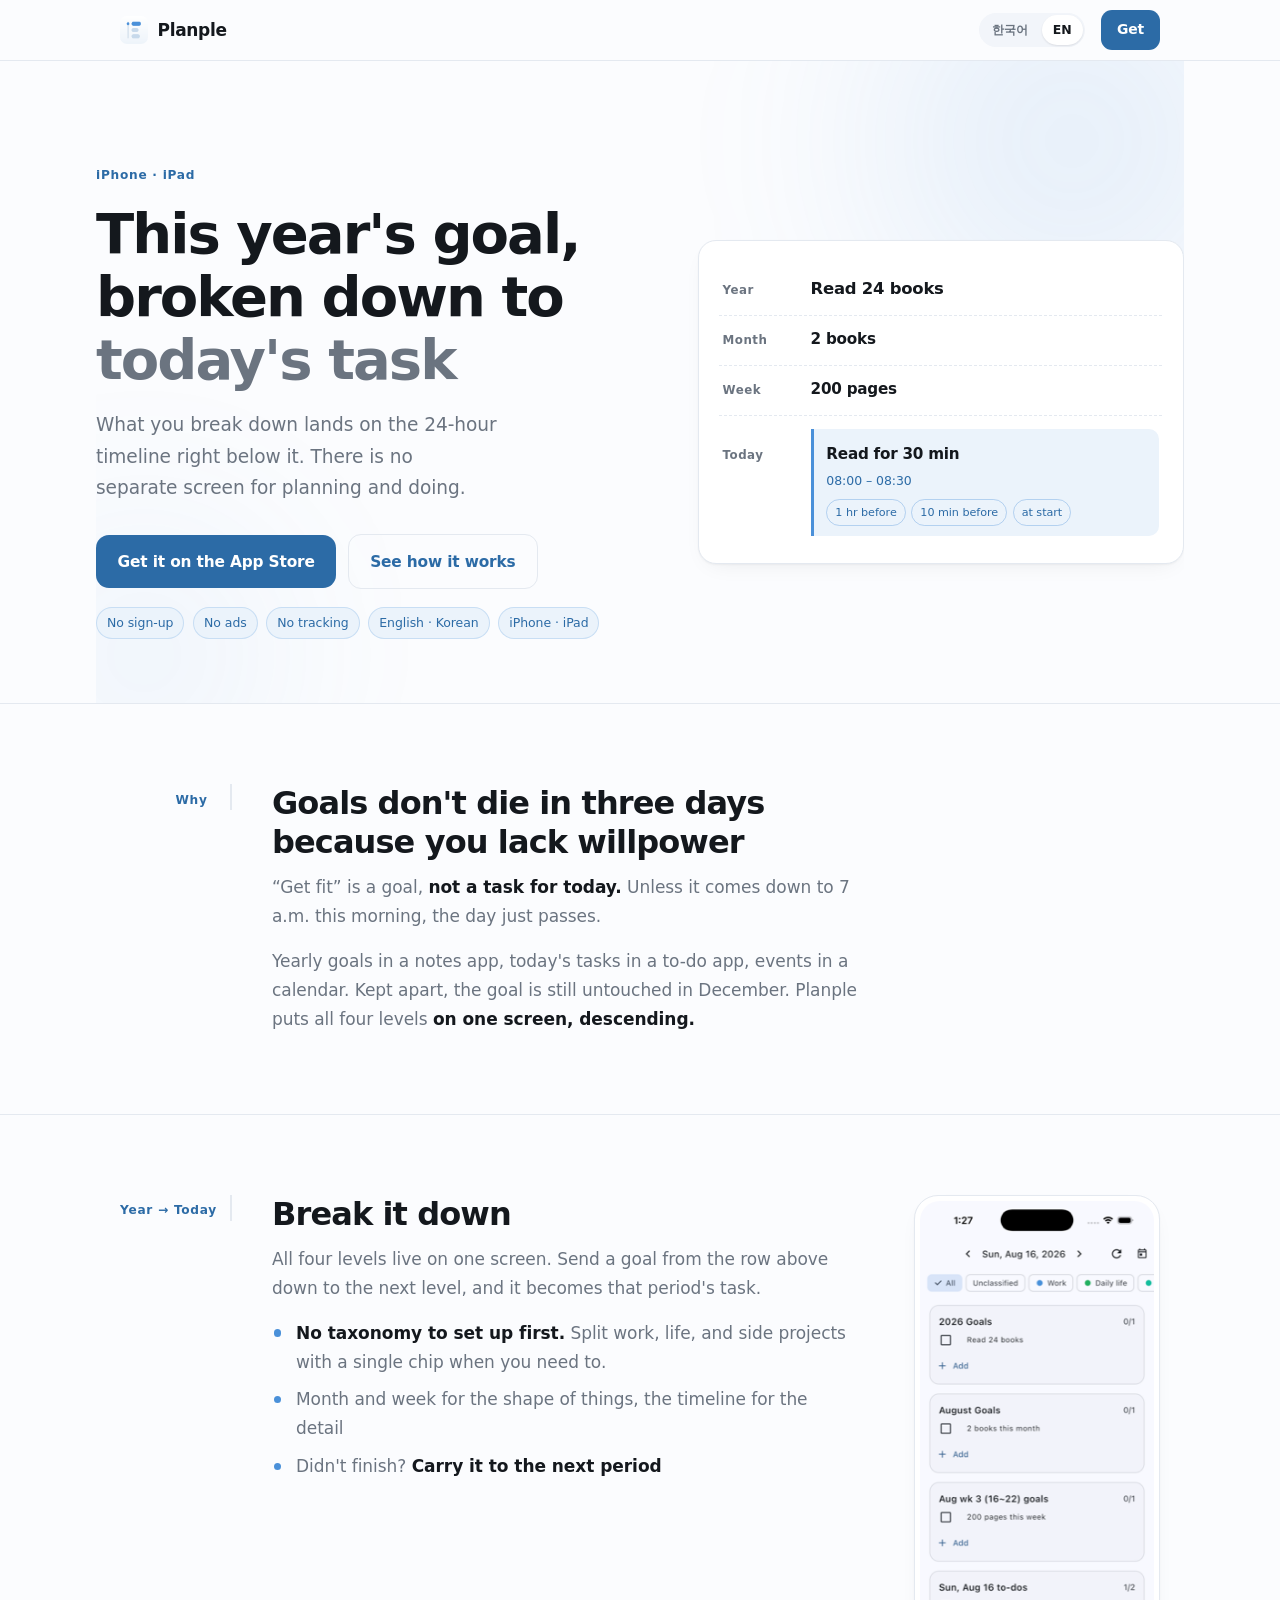
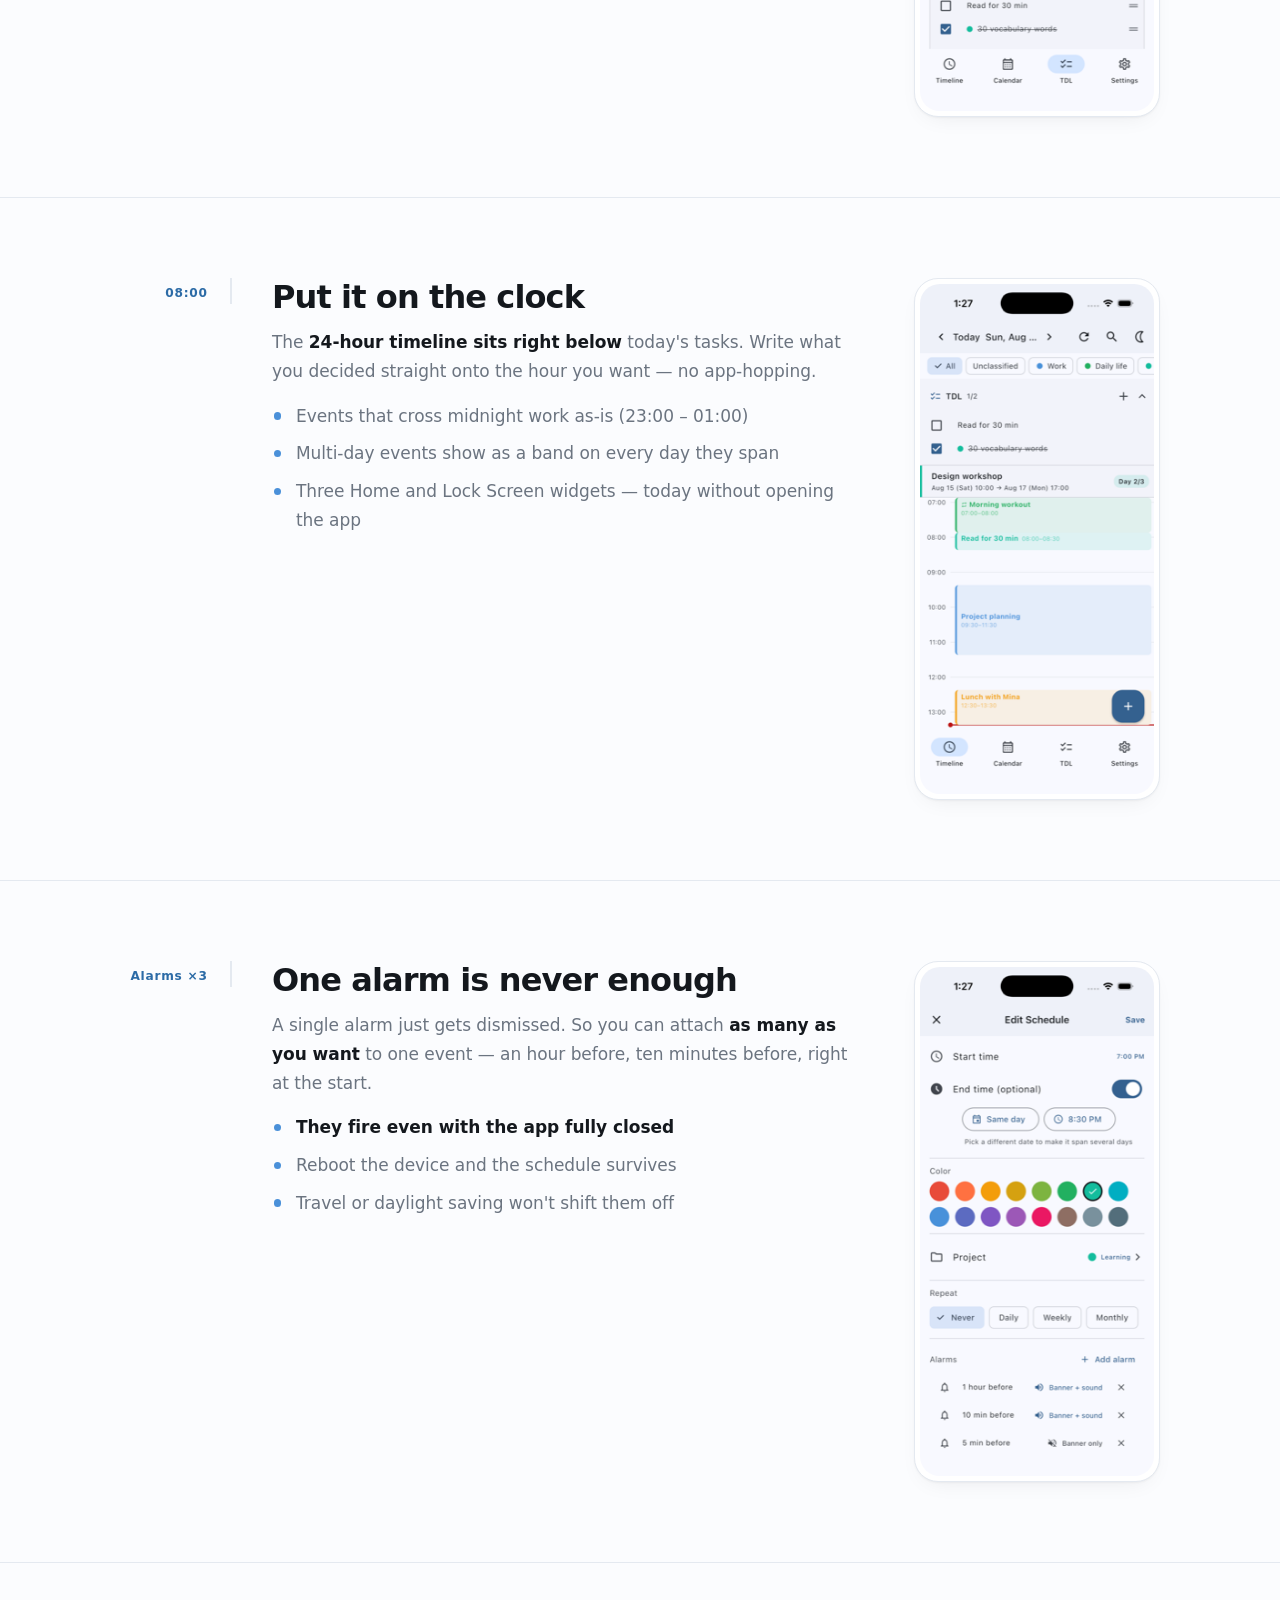
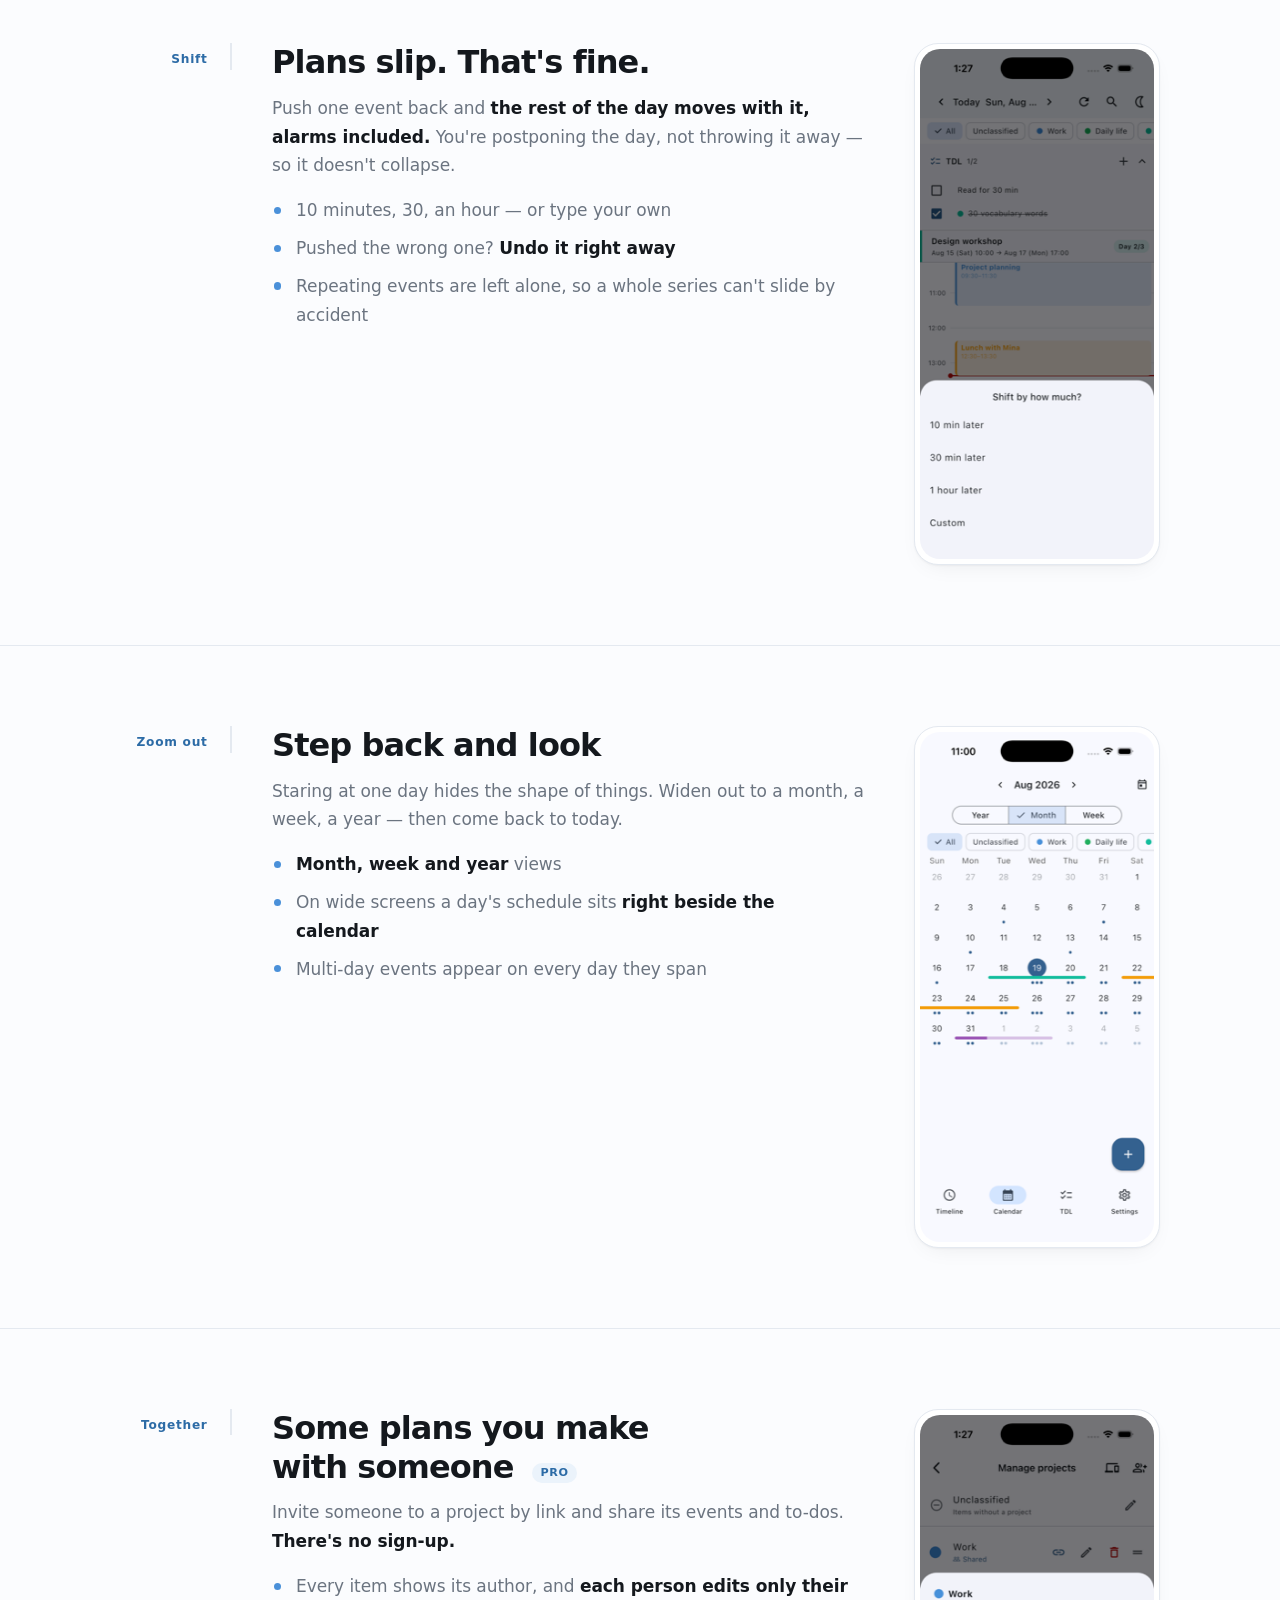
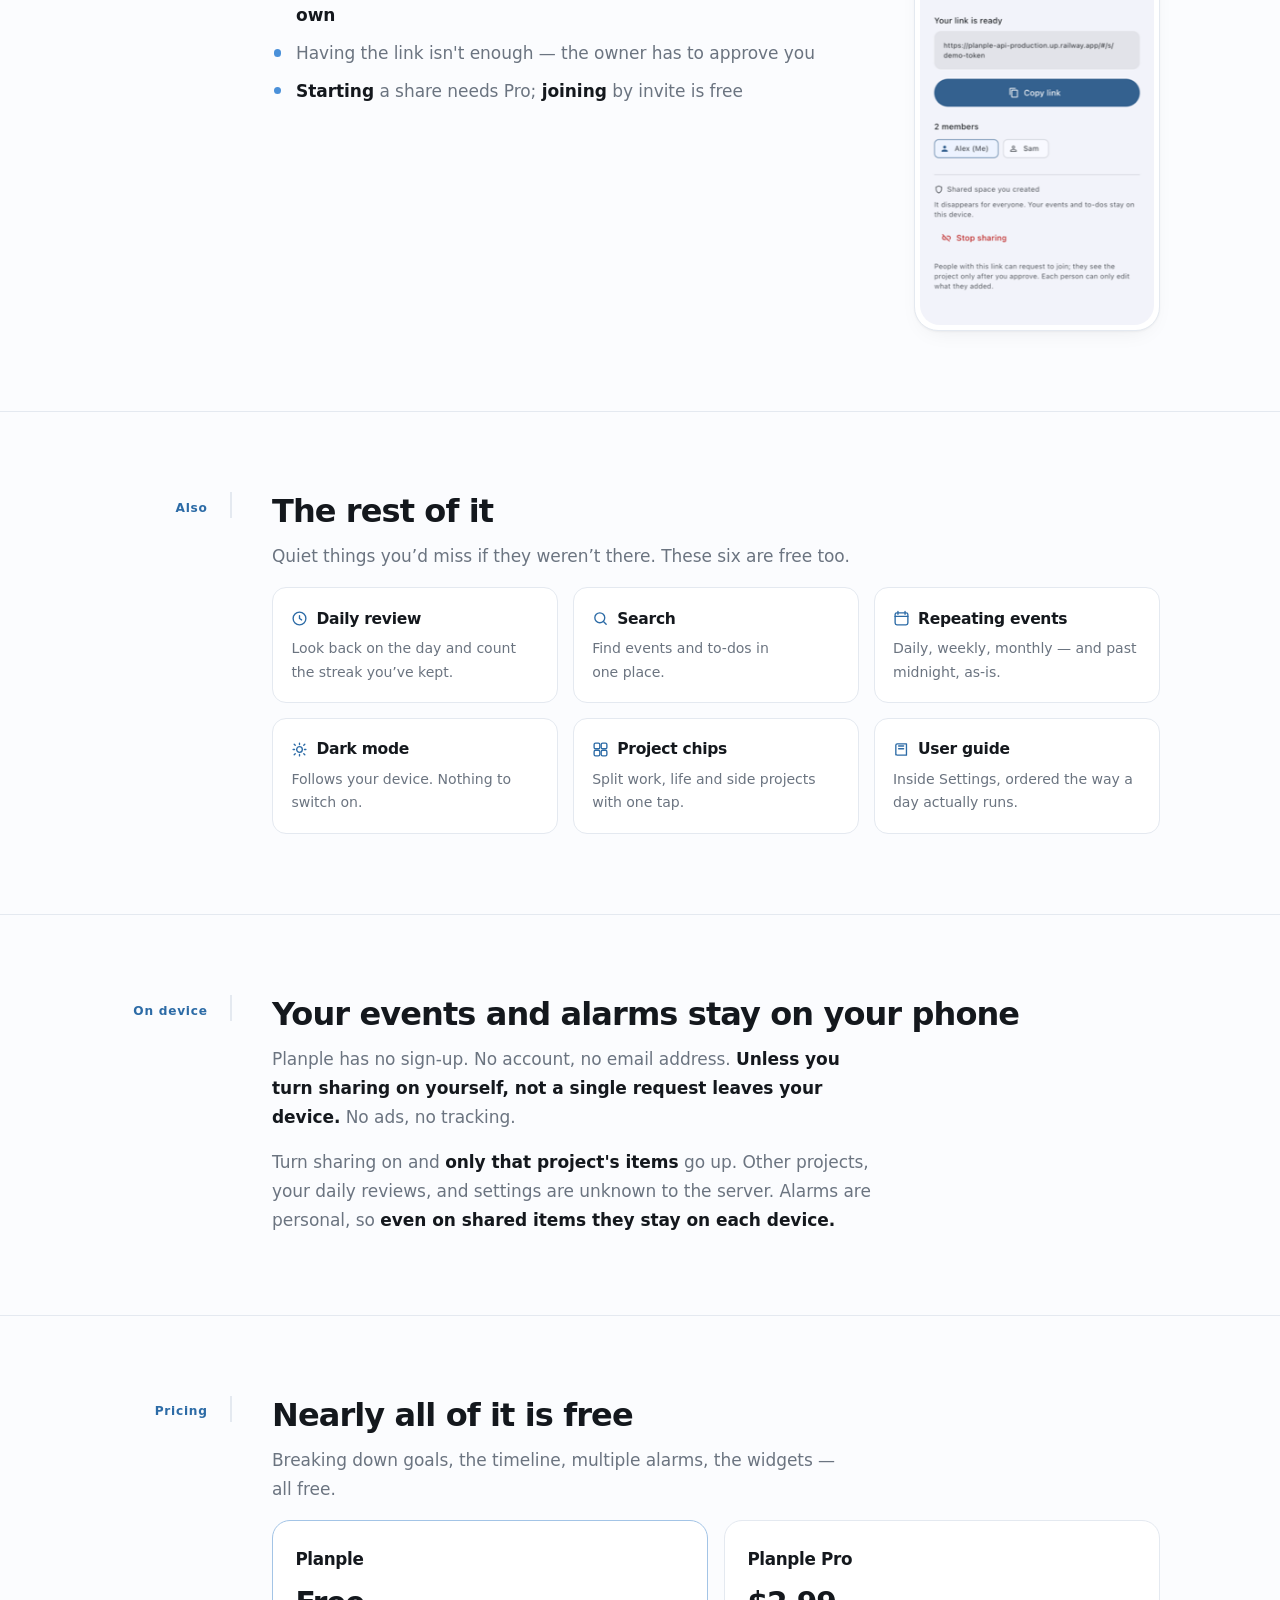
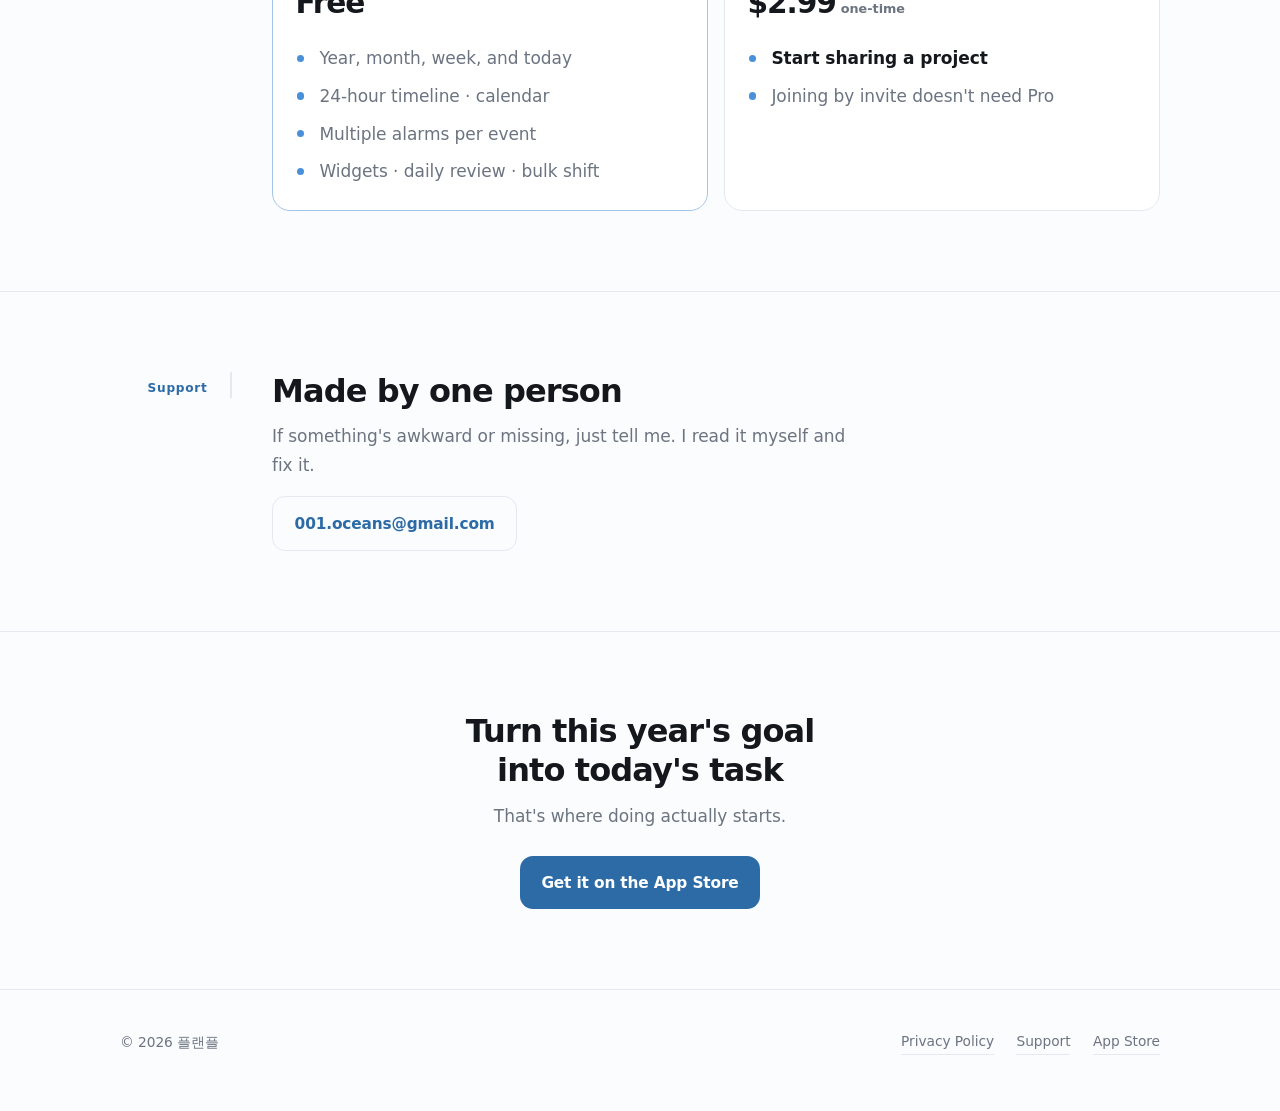
==== index.html @ 1794255f "플랜플 소개 사이트" ====
<!doctype html>
<html lang="ko">
<head>
<meta charset="utf-8">
<meta name="viewport" content="width=device-width, initial-scale=1">
<title>플랜플 — 올해 목표를 오늘 할 일로</title>
<meta name="description" content="올해 목표를 이달·이번 주·오늘 할 일로 쪼개고, 바로 아래 24시간 타임라인에 앉히는 플래너. 한 일정에 알람 여러 개. 가입 없음, 광고 없음.">
<link rel="icon" href="assets/icon.png">
<link rel="apple-touch-icon" href="assets/icon.png">
<meta property="og:title" content="플랜플 — 올해 목표를 오늘 할 일로">
<meta property="og:description" content="목표를 오늘 할 일로 쪼개고, 그 자리에서 시간에 앉히는 플래너.">
<meta property="og:image" content="assets/ko-timeline.png">
<meta property="og:type" content="website">
<style>
/* ─────────────────────────────────────────────────────────────
   팔레트 — 앱의 seed(#4A90D9)를 그대로 쓴다. 중립색은 순회색이
   아니라 파랑 쪽으로 살짝 기울여 "고른 색"으로 읽히게 한다.
   ───────────────────────────────────────────────────────────── */
:root {
  color-scheme: light dark;
  --paper:    #FBFCFE;
  --surface:  #FFFFFF;
  --sunken:   #F2F5FA;
  --ink:      #14181D;
  --muted:    #6B7480;
  --hairline: #E4E9F0;
  --accent:   #4A90D9;
  --accent-ink: #2C6BA6;
  --accent-wash: #EBF3FB;
  /* 주 버튼은 accent를 그대로 쓰지 않는다 — 흰 글자와의 명암비가 모자란다. */
  --btn-bg:   #2C6BA6;
  --btn-fg:   #FFFFFF;
  --shadow: 0 1px 2px rgba(20,24,29,.04), 0 8px 24px -12px rgba(20,24,29,.10);
  --radius: 18px;
  --gutter: 7rem;
}
@media (prefers-color-scheme: dark) {
  :root {
    --paper:    #0F1216;
    --surface:  #171B20;
    --sunken:   #1D2229;
    --ink:      #E6E9EE;
    --muted:    #98A2AE;
    --hairline: #262D36;
    --accent:   #5A9CE0;
    --accent-ink: #8FBEE9;
    --accent-wash: #182430;
    /* 어두운 배경에서는 반대로 — 밝은 파랑 위에 어두운 글자가 훨씬 잘 읽힌다. */
    --btn-bg:   #7FB4E6;
    --btn-fg:   #0E1319;
    --shadow: 0 1px 2px rgba(0,0,0,.3), 0 8px 24px -12px rgba(0,0,0,.5);
  }
}

* { box-sizing: border-box; }
html { -webkit-text-size-adjust: 100%; scroll-behavior: smooth; }
@media (prefers-reduced-motion: reduce) { html { scroll-behavior: auto; } }

body {
  margin: 0;
  background: var(--paper);
  color: var(--ink);
  font: 400 17px/1.7 -apple-system, BlinkMacSystemFont, "Segoe UI",
        "Apple SD Gothic Neo", "Malgun Gothic", system-ui, sans-serif;
  letter-spacing: -0.003em;
}

/* 언어 토글 — 내용은 둘 다 문서에 있고 lang 속성이 무엇을 보일지 정한다.
   자바스크립트가 죽어도 기본 언어(ko)는 그대로 읽힌다. */
html[lang="ko"] .en, html[lang="en"] .ko { display: none; }

.wrap { max-width: 68rem; margin: 0 auto; padding: 0 1.5rem; }

/* ── 상단 바 ───────────────────────────────────────────────── */
header {
  position: sticky; top: 0; z-index: 20;
  background: var(--paper);
  background: color-mix(in srgb, var(--paper) 88%, transparent);
  backdrop-filter: saturate(1.6) blur(12px);
  border-bottom: 1px solid var(--hairline);
}
.bar { display: flex; align-items: center; gap: 1rem; height: 60px; }
.brand { display: flex; align-items: center; gap: .6rem; font-weight: 700;
         letter-spacing: -0.02em; text-decoration: none; color: var(--ink); }
.brand img { width: 28px; height: 28px; border-radius: 7px; }
.bar .spacer { flex: 1; }

.langs { display: flex; gap: 2px; padding: 2px; border-radius: 999px;
         background: var(--sunken); }
.langs button {
  font: inherit; font-size: .78rem; font-weight: 600;
  padding: .3rem .7rem; border: 0; border-radius: 999px;
  background: transparent; color: var(--muted); cursor: pointer;
}
.langs button[aria-pressed="true"] { background: var(--surface); color: var(--ink);
  box-shadow: 0 1px 2px rgba(20,24,29,.10); }

/* ── 버튼 ─────────────────────────────────────────────────── */
.btn {
  display: inline-flex; align-items: center; justify-content: center; gap: .5rem;
  padding: .85rem 1.35rem; border-radius: 13px; text-decoration: none;
  font-weight: 650; font-size: .96rem; letter-spacing: -0.01em;
  transition: transform .12s ease, filter .12s ease;
}
.btn:active { transform: translateY(1px); }
.btn-primary { background: var(--btn-bg); color: var(--btn-fg); }
.btn-primary:hover { filter: brightness(1.06); }
.btn-quiet { color: var(--accent-ink); border: 1.5px solid var(--hairline); }
.btn-quiet:hover { border-color: var(--accent); }
.btn-sm { padding: .5rem 1rem; font-size: .87rem; border-radius: 11px; }
:where(a, button):focus-visible { outline: 2.5px solid var(--accent);
  outline-offset: 2px; border-radius: 8px; }

/* ── 히어로 ───────────────────────────────────────────────── */
.hero { padding: clamp(3.5rem, 9vw, 6.5rem) 0 clamp(2.5rem, 6vw, 4rem); }
.hero-grid { display: grid; gap: clamp(2.5rem, 6vw, 4rem); align-items: center; }
@media (min-width: 62rem) { .hero-grid { grid-template-columns: 1.05fr .95fr; } }

.eyebrow {
  font-size: .76rem; font-weight: 700; letter-spacing: .1em;
  letter-spacing: .06em; color: var(--accent-ink); margin: 0 0 1rem;
}
h1 {
  margin: 0 0 1.1rem; font-weight: 750;
  font-size: clamp(2.15rem, 6.2vw, 3.5rem); line-height: 1.13;
  letter-spacing: -0.035em; text-wrap: balance;
}
h1 .soft { color: var(--muted); }
.lede { margin: 0 0 1.9rem; font-size: clamp(1.02rem, 2.1vw, 1.16rem);
        color: var(--muted); max-width: 34ch; text-wrap: pretty; }
.cta-row { display: flex; flex-wrap: wrap; gap: .7rem; align-items: center; }
.cta-note { margin: 1.1rem 0 0; font-size: .84rem; color: var(--muted); }

/* ── 히어로의 계단 — 이 앱이 하는 일 자체 ─────────────────────
   설명하지 않고 보여 준다: 연간 목표가 아래로 내려와 마지막에
   시각이 붙은 일정 블록이 된다. */
.cascade {
  background: var(--surface); border: 1px solid var(--hairline);
  border-radius: var(--radius); box-shadow: var(--shadow);
  padding: 1.4rem 1.3rem; display: grid; gap: .1rem;
}
.step {
  display: grid; grid-template-columns: 4.6rem 1fr; align-items: baseline;
  gap: .9rem; padding: .68rem .2rem;
  animation: rise .55s cubic-bezier(.2,.7,.3,1) backwards;
}
.step + .step { border-top: 1px dashed var(--hairline); }
.step:nth-child(1) { animation-delay: .05s; }
.step:nth-child(2) { animation-delay: .22s; }
.step:nth-child(3) { animation-delay: .39s; }
.step:nth-child(4) { animation-delay: .56s; }
.step .scale {
  font-size: .74rem; font-weight: 700; letter-spacing: .04em;
  color: var(--muted); font-variant-numeric: tabular-nums; white-space: nowrap;
}
.step .what { font-size: 1.03rem; font-weight: 550; letter-spacing: -0.015em; }
.step .shrink { font-size: .95rem; }

/* 마지막 칸은 앱의 일정 블록처럼 — 왼쪽 색 띠 + 시각 */
.step.landed { padding: .8rem .2rem .3rem; }
.step.landed .block {
  background: var(--accent-wash); border-left: 3px solid var(--accent);
  border-radius: 0 10px 10px 0; padding: .6rem .8rem;
}
.step.landed .time {
  display: block; font-size: .78rem; color: var(--accent-ink);
  font-variant-numeric: tabular-nums; margin-top: .15rem;
}
.step.landed .bells { display: flex; gap: .35rem; margin-top: .5rem; flex-wrap: wrap; }
.bell {
  font-size: .7rem; padding: .18rem .5rem; border-radius: 999px;
  border: 1px solid var(--hairline);
  border-color: color-mix(in srgb, var(--accent) 35%, transparent);
  color: var(--accent-ink); font-variant-numeric: tabular-nums;
}
@keyframes rise { from { opacity: 0; transform: translateY(9px); } }
@media (prefers-reduced-motion: reduce) {
  .step { animation: none; }
}

/* ── 섹션 — 왼쪽 시간 여백이 페이지의 척추다 ────────────────── */
section { padding: clamp(3rem, 7vw, 5rem) 0; border-top: 1px solid var(--hairline); }
.sec {
  display: grid; gap: 1.2rem;
}
@media (min-width: 56rem) {
  .sec { grid-template-columns: var(--gutter) 1fr; gap: 0 2.5rem; }
}
.rail {
  font-size: .76rem; font-weight: 700; letter-spacing: .06em;
  color: var(--accent-ink); font-variant-numeric: tabular-nums;
  padding-top: .35rem; text-wrap: nowrap;
}
@media (min-width: 56rem) {
  .rail { text-align: right; border-right: 2px solid var(--hairline);
          padding-right: 1.4rem; position: sticky; top: 84px; align-self: start; }
}
h2 { margin: 0 0 .7rem; font-size: clamp(1.5rem, 3.4vw, 2rem);
     font-weight: 720; letter-spacing: -0.028em; line-height: 1.22;
     text-wrap: balance; }
.sec p { margin: 0 0 1rem; color: var(--muted); max-width: 56ch; text-wrap: pretty; }
.sec p strong { color: var(--ink); font-weight: 650; }
.sec p:last-child { margin-bottom: 0; }

.pair { display: grid; gap: 2rem; align-items: start; }
@media (min-width: 44rem) { .pair { grid-template-columns: 1fr auto; gap: 2.8rem; } }

/* 스크린샷 — 기기 틀은 얇게. 화면이 주인공이다. */
.shot {
  width: min(246px, 64vw); border-radius: 24px; padding: 5px;
  background: var(--surface); border: 1px solid var(--hairline);
  box-shadow: var(--shadow); justify-self: center;
}
.shot img { display: block; width: 100%; height: auto; border-radius: 20px; }

ul.ticks { margin: 0; padding: 0; list-style: none; display: grid; gap: .55rem; }
ul.ticks li { position: relative; padding-left: 1.5rem; color: var(--muted);
              max-width: 54ch; }
ul.ticks li::before {
  content: ""; position: absolute; left: .1rem; top: .62em;
  width: .46rem; height: .46rem; border-radius: 50%; background: var(--accent);
}
ul.ticks li strong { color: var(--ink); font-weight: 650; }

.tag {
  display: inline-block; font-size: .7rem; font-weight: 700; letter-spacing: .05em;
  padding: .2rem .55rem; border-radius: 999px; margin-left: .5rem;
  background: var(--accent-wash); color: var(--accent-ink);
  vertical-align: .18em;
}

/* ── 요금 ─────────────────────────────────────────────────── */
.plans { display: grid; gap: 1rem; }
@media (min-width: 44rem) { .plans { grid-template-columns: 1fr 1fr; } }
.plan {
  background: var(--surface); border: 1px solid var(--hairline);
  border-radius: var(--radius); padding: 1.5rem 1.4rem;
}
.plan.lead { border-color: color-mix(in srgb, var(--accent) 42%, var(--hairline)); }
@supports not (color: color-mix(in srgb, red 50%, blue)) {
  .plan.lead { border-color: var(--accent); }
}
.plan h3 { margin: 0 0 .2rem; font-size: 1.05rem; font-weight: 700;
           letter-spacing: -0.02em; }
.price { font-size: 1.85rem; font-weight: 730; letter-spacing: -0.035em;
         margin: .3rem 0 1rem; font-variant-numeric: tabular-nums; }
.price small { font-size: .8rem; font-weight: 550; color: var(--muted);
               letter-spacing: 0; margin-left: .3rem; }

/* ── 마무리 ───────────────────────────────────────────────── */
.closer { text-align: center; }
.closer h2 { max-width: 26ch; margin-inline: auto; }
.closer .cta-row { justify-content: center; }

footer { border-top: 1px solid var(--hairline); padding: 2.5rem 0 3.5rem;
         font-size: .86rem; color: var(--muted); }
.foot { display: flex; flex-wrap: wrap; gap: .5rem 1.4rem; align-items: center; }
footer a { color: var(--muted); text-decoration: none;
           border-bottom: 1px solid var(--hairline); }
footer a:hover { color: var(--ink); border-color: var(--accent); }
.foot .spacer { flex: 1; }

/* ── 히어로 뒤 은은한 빛 ──────────────────────────────────────
   앱 색(seed)에서 뽑은 아주 옅은 원 두 개. 배경에 깊이를 주되
   내용을 방해하지 않을 만큼만 흐리게 둔다. */
/* 뒤의 장식 원이 화면 밖으로 나가 가로 스크롤을 만든다. body에 걸면
   소용없다 — body의 overflow는 뷰포트로 전파되고 body 자신은 visible이
   되어 제 자식을 못 자른다. 넘치는 당사자인 히어로에 직접 건다.
   hidden이 아니라 clip을 쓰는 건 상단 바의 sticky를 깨지 않기 위해서다. */
.hero { position: relative; isolation: isolate; overflow: clip; }
.hero::before, .hero::after {
  content: ""; position: absolute; z-index: -1; border-radius: 50%;
  filter: blur(80px); opacity: .5; pointer-events: none;
}
.hero::before {
  width: 38rem; height: 38rem; top: -14rem; right: -12rem;
  background: radial-gradient(circle, color-mix(in srgb, var(--accent) 30%, transparent), transparent 70%);
}
.hero::after {
  width: 26rem; height: 26rem; bottom: -10rem; left: -10rem;
  background: radial-gradient(circle, color-mix(in srgb, var(--accent) 18%, transparent), transparent 70%);
}
@media (prefers-reduced-motion: reduce) { .hero::before, .hero::after { display: none; } }

/* ── 스크롤 등장 ──────────────────────────────────────────────
   자바스크립트가 없거나 모션을 줄인 환경에서는 처음부터 보인다.
   (opacity를 JS로만 켜면 JS가 죽었을 때 페이지가 통째로 사라진다) */
.js-reveal .reveal { opacity: 0; transform: translateY(14px); }
.js-reveal .reveal.in { opacity: 1; transform: none;
  transition: opacity .5s ease, transform .5s cubic-bezier(.2,.7,.3,1); }
@media (prefers-reduced-motion: reduce) {
  .js-reveal .reveal { opacity: 1; transform: none; transition: none; }
}

/* ── 작은 기능 격자 ───────────────────────────────────────────── */
.grid { display: grid; gap: .9rem; margin-top: .4rem; }
@media (min-width: 34rem) { .grid { grid-template-columns: 1fr 1fr; } }
@media (min-width: 60rem) { .grid { grid-template-columns: 1fr 1fr 1fr; } }
.tile {
  background: var(--surface); border: 1px solid var(--hairline);
  border-radius: 14px; padding: 1.1rem 1.15rem;
}
.tile h3 {
  margin: 0 0 .3rem; font-size: .97rem; font-weight: 680;
  letter-spacing: -0.018em; display: flex; align-items: center; gap: .5rem;
}
.tile h3 svg { width: 17px; height: 17px; flex: none; color: var(--accent-ink); }
.tile p { margin: 0; font-size: .88rem; color: var(--muted); }

/* ── 사실 한 줄 (히어로 아래) ─────────────────────────────────── */
.facts {
  display: flex; flex-wrap: wrap; gap: .45rem .55rem; margin: 1.1rem 0 0;
  padding: 0; list-style: none;
}
.facts li {
  font-size: .78rem; color: var(--accent-ink); padding: .28rem .62rem;
  border-radius: 999px; background: var(--accent-wash);
  border: 1px solid color-mix(in srgb, var(--accent) 22%, transparent);
}
</style>
</head>
<body>

<header>
  <div class="wrap bar">
    <a class="brand" href="#top">
      <img src="assets/icon.png" alt="">
      <span><span class="ko">플랜플</span><span class="en">Planple</span></span>
    </a>
    <span class="spacer"></span>
    <div class="langs" role="group" aria-label="Language">
      <button type="button" data-set-lang="ko" aria-pressed="true">한국어</button>
      <button type="button" data-set-lang="en" aria-pressed="false">EN</button>
    </div>
    <a class="btn btn-primary btn-sm" href="https://apps.apple.com/app/id6793577924">
      <span class="ko">받기</span><span class="en">Get</span>
    </a>
  </div>
</header>

<main id="top">

  <!-- ── 히어로 ─────────────────────────────────────────── -->
  <div class="wrap hero">
    <div class="hero-grid">
      <div>
        <p class="eyebrow">
          <span class="ko">iPhone · iPad</span><span class="en">iPhone · iPad</span>
        </p>
        <h1>
          <span class="ko">올해 목표를<br>오늘 할 일로<br><span class="soft">쪼갭니다</span></span>
          <span class="en">This year's goal,<br>broken down to<br><span class="soft">today's task</span></span>
        </h1>
        <p class="lede">
          <span class="ko">쪼갠 할 일은 바로 아래 24시간 타임라인에 앉습니다.
            계획하는 화면과 실행하는 화면이 따로 있지 않습니다.</span>
          <span class="en">What you break down lands on the 24-hour timeline right
            below it. There is no separate screen for planning and doing.</span>
        </p>
        <div class="cta-row">
          <a class="btn btn-primary" href="https://apps.apple.com/app/id6793577924">
            <span class="ko">App Store에서 받기</span><span class="en">Get it on the App Store</span>
          </a>
          <a class="btn btn-quiet" href="#how">
            <span class="ko">어떻게 되는지 보기</span><span class="en">See how it works</span>
          </a>
        </div>
        <ul class="facts">
          <li><span class="ko">가입 없음</span><span class="en">No sign-up</span></li>
          <li><span class="ko">광고 없음</span><span class="en">No ads</span></li>
          <li><span class="ko">추적 없음</span><span class="en">No tracking</span></li>
          <li><span class="ko">한국어 · 영어</span><span class="en">English · Korean</span></li>
          <li><span class="ko">iPhone · iPad</span><span class="en">iPhone · iPad</span></li>
        </ul>
      </div>

      <!-- 이 앱이 하는 일을 설명하지 않고 보여 준다 -->
      <div class="cascade" aria-label="목표가 오늘 할 일로 내려오는 과정">
        <div class="step">
          <span class="scale"><span class="ko">올해</span><span class="en">Year</span></span>
          <span class="what"><span class="ko">책 24권 읽기</span><span class="en">Read 24 books</span></span>
        </div>
        <div class="step">
          <span class="scale"><span class="ko">이달</span><span class="en">Month</span></span>
          <span class="what shrink"><span class="ko">2권</span><span class="en">2 books</span></span>
        </div>
        <div class="step">
          <span class="scale"><span class="ko">이번 주</span><span class="en">Week</span></span>
          <span class="what shrink"><span class="ko">200쪽</span><span class="en">200 pages</span></span>
        </div>
        <div class="step landed">
          <span class="scale"><span class="ko">오늘</span><span class="en">Today</span></span>
          <span class="block">
            <span class="what shrink"><span class="ko">30분 읽기</span><span class="en">Read for 30 min</span></span>
            <span class="time">08:00 – 08:30</span>
            <span class="bells">
              <span class="bell"><span class="ko">1시간 전</span><span class="en">1 hr before</span></span>
              <span class="bell"><span class="ko">10분 전</span><span class="en">10 min before</span></span>
              <span class="bell"><span class="ko">정각</span><span class="en">at start</span></span>
            </span>
          </span>
        </div>
      </div>
    </div>
  </div>

  <!-- ── 문제 ───────────────────────────────────────────── -->
  <section id="how">
    <div class="wrap sec reveal">
      <div class="rail"><span class="ko">왜</span><span class="en">Why</span></div>
      <div>
        <h2>
          <span class="ko">목표가 3일 만에 사라지는 건 의지 문제가 아닙니다</span>
          <span class="en">Goals don't die in three days because you lack willpower</span>
        </h2>
        <p>
          <span class="ko">“체력 만들기”는 목표지 <strong>오늘 할 일이 아닙니다.</strong>
            오늘 아침 7시까지 내려오지 않으면 하루는 그냥 흘러갑니다.</span>
          <span class="en">“Get fit” is a goal, <strong>not a task for today.</strong>
            Unless it comes down to 7 a.m. this morning, the day just passes.</span>
        </p>
        <p>
          <span class="ko">연간 목표는 메모장에, 오늘 할 일은 투두 앱에, 일정은 캘린더에.
            따로 놀면 연말에 목표는 그대로입니다. 플랜플은 그 네 단계를
            <strong>한 화면에서 아래로 내려오게</strong> 만들었습니다.</span>
          <span class="en">Yearly goals in a notes app, today's tasks in a to-do app,
            events in a calendar. Kept apart, the goal is still untouched in December.
            Planple puts all four levels <strong>on one screen, descending.</strong></span>
        </p>
      </div>
    </div>
  </section>

  <!-- ── 쪼갠다 ─────────────────────────────────────────── -->
  <section>
    <div class="wrap sec reveal">
      <div class="rail"><span class="ko">연 → 오늘</span><span class="en">Year → Today</span></div>
      <div class="pair">
        <div>
          <h2><span class="ko">쪼갭니다</span><span class="en">Break it down</span></h2>
          <p>
            <span class="ko">네 단계가 한 화면에 있습니다. 위 칸의 목표를 눌러
              아래 단계로 내려보내면, 그게 곧 다음 기간의 할 일이 됩니다.</span>
            <span class="en">All four levels live on one screen. Send a goal from the
              row above down to the next level, and it becomes that period's task.</span>
          </p>
          <ul class="ticks">
            <li><span class="ko"><strong>복잡한 분류를 먼저 만들 필요가 없습니다.</strong>
              일·삶·사이드는 필요할 때 칩 하나로 나눠 봅니다.</span>
              <span class="en"><strong>No taxonomy to set up first.</strong>
              Split work, life, and side projects with a single chip when you need to.</span></li>
            <li><span class="ko">월·주 캘린더로 흐름을 보고, 하루는 타임라인으로 자세히</span>
              <span class="en">Month and week for the shape of things, the timeline for the detail</span></li>
            <li><span class="ko">못 끝낸 할 일은 <strong>다음 기간으로 넘길 수 있습니다</strong></span>
              <span class="en">Didn't finish? <strong>Carry it to the next period</strong></span></li>
          </ul>
        </div>
        <div class="shot"><img data-ko-src="assets/ko-tdl.png" data-en-src="assets/en-tdl.png"
          src="assets/ko-tdl.png" alt="연간·이달·이번 주·오늘 목표가 한 화면에 단계별로 놓인 화면" data-ko-alt="연간·이달·이번 주·오늘 목표가 한 화면에 단계별로 놓인 화면" data-en-alt="Yearly, monthly, weekly and today’s goals stacked on one screen" width="560" height="1218" loading="lazy"></div>
      </div>
    </div>
  </section>

  <!-- ── 앉힌다 ─────────────────────────────────────────── -->
  <section>
    <div class="wrap sec reveal">
      <div class="rail">08:00</div>
      <div class="pair">
        <div>
          <h2><span class="ko">시간에 앉힙니다</span><span class="en">Put it on the clock</span></h2>
          <p>
            <span class="ko">오늘 할 일 <strong>바로 아래가 24시간 타임라인</strong>입니다.
              정한 할 일을 그 자리에서 원하는 시각에 씁니다. 앱을 옮겨 다니지 않습니다.</span>
            <span class="en">The <strong>24-hour timeline sits right below</strong> today's
              tasks. Write what you decided straight onto the hour you want — no app-hopping.</span>
          </p>
          <ul class="ticks">
            <li><span class="ko">자정을 넘는 일정도 그대로 (23:00 – 01:00)</span>
              <span class="en">Events that cross midnight work as-is (23:00 – 01:00)</span></li>
            <li><span class="ko">여러 날에 걸친 일정은 걸쳐 있는 모든 날짜에 띠로 보입니다</span>
              <span class="en">Multi-day events show as a band on every day they span</span></li>
            <li><span class="ko">홈·잠금 화면 위젯 세 종류 — 앱을 열지 않아도 오늘이 보입니다</span>
              <span class="en">Three Home and Lock Screen widgets — today without opening the app</span></li>
          </ul>
        </div>
        <div class="shot"><img data-ko-src="assets/ko-timeline.png" data-en-src="assets/en-timeline.png"
          src="assets/ko-timeline.png" alt="오늘 할 일 아래에 24시간 타임라인이 이어진 화면" data-ko-alt="오늘 할 일 아래에 24시간 타임라인이 이어진 화면" data-en-alt="The 24-hour timeline continuing below today’s tasks" width="560" height="1218" loading="lazy"></div>
      </div>
    </div>
  </section>

  <!-- ── 울린다 ─────────────────────────────────────────── -->
  <section>
    <div class="wrap sec reveal">
      <div class="rail"><span class="ko">알람 ×3</span><span class="en">Alarms ×3</span></div>
      <div class="pair">
        <div>
          <h2><span class="ko">알람은 한 번으로 안 됩니다</span><span class="en">One alarm is never enough</span></h2>
          <p>
            <span class="ko">알람 하나는 그냥 끄게 됩니다. 그래서 한 일정에
              <strong>여러 개를 붙일 수 있게</strong> 했습니다 — 1시간 전, 10분 전, 정각.</span>
            <span class="en">A single alarm just gets dismissed. So you can attach
              <strong>as many as you want</strong> to one event — an hour before,
              ten minutes before, right at the start.</span>
          </p>
          <ul class="ticks">
            <li><span class="ko"><strong>앱을 완전히 종료해 둬도</strong> 정확한 시각에 울립니다</span>
              <span class="en"><strong>They fire even with the app fully closed</strong></span></li>
            <li><span class="ko">기기를 재부팅해도 예약이 남습니다</span>
              <span class="en">Reboot the device and the schedule survives</span></li>
            <li><span class="ko">여행이나 서머타임으로 시간대가 바뀌어도 어긋나지 않습니다</span>
              <span class="en">Travel or daylight saving won't shift them off</span></li>
          </ul>
        </div>
        <div class="shot"><img data-ko-src="assets/ko-alarms.png" data-en-src="assets/en-alarms.png"
          src="assets/ko-alarms.png" alt="한 일정에 1시간 전·10분 전·정각 알람이 붙은 화면" data-ko-alt="한 일정에 1시간 전·10분 전·정각 알람이 붙은 화면" data-en-alt="One event with alarms an hour before, ten minutes before, and at the start" width="560" height="1218" loading="lazy"></div>
      </div>
    </div>
  </section>

  <!-- ── 밀렸을 때 ──────────────────────────────────────── -->
  <section>
    <div class="wrap sec reveal">
      <div class="rail"><span class="ko">밀기</span><span class="en">Shift</span></div>
      <div class="pair">
        <div>
          <h2><span class="ko">계획은 어차피 밀립니다</span><span class="en">Plans slip. That's fine.</span></h2>
          <p>
            <span class="ko">일정 하나를 눌러 뒤로 밀면 <strong>남은 하루가 알람까지
              통째로 이동</strong>합니다. 하루를 버리는 게 아니라 미루는 것뿐이라
              그날이 무너지지 않습니다.</span>
            <span class="en">Push one event back and <strong>the rest of the day moves
              with it, alarms included.</strong> You're postponing the day, not
              throwing it away — so it doesn't collapse.</span>
          </p>
          <ul class="ticks">
            <li><span class="ko">10분 · 30분 · 1시간, 아니면 직접 입력</span>
              <span class="en">10 minutes, 30, an hour — or type your own</span></li>
            <li><span class="ko">잘못 밀었으면 <strong>바로 되돌릴 수 있습니다</strong></span>
              <span class="en">Pushed the wrong one? <strong>Undo it right away</strong></span></li>
            <li><span class="ko">반복 일정은 건드리지 않습니다 — 시리즈 전체가 밀리는 사고를 막습니다</span>
              <span class="en">Repeating events are left alone, so a whole series can't slide by accident</span></li>
          </ul>
        </div>
        <div class="shot"><img data-ko-src="assets/ko-shift.png" data-en-src="assets/en-shift.png"
          src="assets/ko-shift.png" alt="일정을 뒤로 밀면 남은 하루가 함께 이동하는 화면" data-ko-alt="일정을 뒤로 밀면 남은 하루가 함께 이동하는 화면" data-en-alt="Pushing one event back moves the rest of the day with it" width="560" height="1218" loading="lazy"></div>
      </div>
    </div>
  </section>


  <!-- ── 넓게 보기 ──────────────────────────────────────── -->
  <section>
    <div class="wrap sec reveal">
      <div class="rail"><span class="ko">넓게</span><span class="en">Zoom out</span></div>
      <div class="pair">
        <div>
          <h2><span class="ko">한 발 물러서서 보기</span><span class="en">Step back and look</span></h2>
          <p>
            <span class="ko">하루만 들여다보면 흐름이 안 보입니다.
              달·주·연 단위로 넓혀 보고, 다시 하루로 좁혀 들어옵니다.</span>
            <span class="en">Staring at one day hides the shape of things.
              Widen out to a month, a week, a year — then come back to today.</span>
          </p>
          <ul class="ticks">
            <li><span class="ko"><strong>월 · 주 · 연간</strong> 세 가지 보기</span>
              <span class="en"><strong>Month, week and year</strong> views</span></li>
            <li><span class="ko">넓은 화면에서는 달력 옆에 <strong>그날 하루가 같이</strong> 보입니다</span>
              <span class="en">On wide screens a day's schedule sits <strong>right beside the calendar</strong></span></li>
            <li><span class="ko">여러 날에 걸친 일정은 걸쳐 있는 모든 날짜에 표시됩니다</span>
              <span class="en">Multi-day events appear on every day they span</span></li>
          </ul>
        </div>
        <div class="shot"><img data-ko-src="assets/ko-calendar.png" data-en-src="assets/en-calendar.png"
          src="assets/ko-calendar.png" width="560" height="1218" loading="lazy"
          alt="월간 달력에서 날짜를 고르면 그날 일정이 함께 보이는 화면"
          data-ko-alt="월간 달력에서 날짜를 고르면 그날 일정이 함께 보이는 화면"
          data-en-alt="A month calendar with the selected day’s schedule beside it"></div>
      </div>
    </div>
  </section>

  <!-- ── 함께 ───────────────────────────────────────────── -->
  <section>
    <div class="wrap sec reveal">
      <div class="rail"><span class="ko">함께</span><span class="en">Together</span></div>
      <div class="pair">
        <div>
          <h2>
            <span class="ko">같이 세워야 하는 계획도 있죠</span>
            <span class="en">Some plans you make with someone</span>
            <span class="tag"><span class="ko">프로</span><span class="en">PRO</span></span>
          </h2>
          <p>
            <span class="ko">프로젝트를 링크로 초대하면 그 프로젝트의 일정과 할 일을
              함께 봅니다. <strong>회원가입은 없습니다.</strong></span>
            <span class="en">Invite someone to a project by link and share its events
              and to-dos. <strong>There's no sign-up.</strong></span>
          </p>
          <ul class="ticks">
            <li><span class="ko">항목마다 누가 썼는지 보이고, <strong>고치고 지우는 건 각자 자기 것만</strong></span>
              <span class="en">Every item shows its author, and <strong>each person edits only their own</strong></span></li>
            <li><span class="ko">링크를 받아도 방장이 승인해야 들어올 수 있습니다</span>
              <span class="en">Having the link isn't enough — the owner has to approve you</span></li>
            <li><span class="ko">공유를 <strong>시작</strong>하는 건 프로, <strong>초대받아 참여</strong>하는 건 무료</span>
              <span class="en"><strong>Starting</strong> a share needs Pro; <strong>joining</strong> by invite is free</span></li>
          </ul>
        </div>
        <div class="shot"><img data-ko-src="assets/ko-share.png" data-en-src="assets/en-share.png"
          src="assets/ko-share.png" alt="공유 프로젝트의 초대 링크와 참여자 목록이 보이는 화면" data-ko-alt="공유 프로젝트의 초대 링크와 참여자 목록이 보이는 화면" data-en-alt="A shared project showing its invite link and member list" width="560" height="1218" loading="lazy"></div>
      </div>
    </div>
  </section>


  <!-- ── 그 밖에 ────────────────────────────────────────── -->
  <section>
    <div class="wrap sec reveal">
      <div class="rail"><span class="ko">그 밖에</span><span class="en">Also</span></div>
      <div>
        <h2><span class="ko">있으면 편한 것들</span><span class="en">The rest of it</span></h2>
        <p>
          <span class="ko">눈에 띄지 않지만, 없으면 아쉬운 것들입니다. 여기 있는 여섯 가지도 무료입니다.</span>
          <span class="en">Quiet things you’d miss if they weren’t there. These six are free too.</span>
        </p>
        <div class="grid">
        <div class="tile">
          <h3><svg viewBox="0 0 24 24" fill="none" stroke="currentColor" stroke-width="1.9" stroke-linecap="round" stroke-linejoin="round"><path d="M12 8v4l3 2"/><circle cx="12" cy="12" r="9"/></svg><span class="ko">하루 리뷰</span><span class="en">Daily review</span></h3>
          <p><span class="ko">저녁에 그날을 되돌아보고, 이어온 날을 셉니다.</span><span class="en">Look back on the day and count the streak you’ve kept.</span></p>
        </div>
        <div class="tile">
          <h3><svg viewBox="0 0 24 24" fill="none" stroke="currentColor" stroke-width="1.9" stroke-linecap="round" stroke-linejoin="round"><circle cx="11" cy="11" r="7"/><path d="m20 20-3.5-3.5"/></svg><span class="ko">검색</span><span class="en">Search</span></h3>
          <p><span class="ko">일정과 할 일을 한 번에 찾습니다.</span><span class="en">Find events and to-dos in one place.</span></p>
        </div>
        <div class="tile">
          <h3><svg viewBox="0 0 24 24" fill="none" stroke="currentColor" stroke-width="1.9" stroke-linecap="round" stroke-linejoin="round"><path d="M17 2v4M7 2v4M3 9h18"/><rect x="3" y="4" width="18" height="17" rx="2.5"/></svg><span class="ko">반복 일정</span><span class="en">Repeating events</span></h3>
          <p><span class="ko">매일·매주·매월. 자정을 넘는 일정도 그대로.</span><span class="en">Daily, weekly, monthly — and past midnight, as-is.</span></p>
        </div>
        <div class="tile">
          <h3><svg viewBox="0 0 24 24" fill="none" stroke="currentColor" stroke-width="1.9" stroke-linecap="round" stroke-linejoin="round"><path d="M12 3v2M12 19v2M5 12H3M21 12h-2M6 6 4.5 4.5M18 6l1.5-1.5M6 18l-1.5 1.5M18 18l1.5 1.5"/><circle cx="12" cy="12" r="4"/></svg><span class="ko">다크 모드</span><span class="en">Dark mode</span></h3>
          <p><span class="ko">기기 설정을 따릅니다. 따로 켤 것이 없습니다.</span><span class="en">Follows your device. Nothing to switch on.</span></p>
        </div>
        <div class="tile">
          <h3><svg viewBox="0 0 24 24" fill="none" stroke="currentColor" stroke-width="1.9" stroke-linecap="round" stroke-linejoin="round"><rect x="3" y="3" width="8" height="8" rx="2"/><rect x="13" y="3" width="8" height="8" rx="2"/><rect x="3" y="13" width="8" height="8" rx="2"/><rect x="13" y="13" width="8" height="8" rx="2"/></svg><span class="ko">프로젝트 칩</span><span class="en">Project chips</span></h3>
          <p><span class="ko">일·삶·사이드를 한 번 눌러 가릅니다.</span><span class="en">Split work, life and side projects with one tap.</span></p>
        </div>
        <div class="tile">
          <h3><svg viewBox="0 0 24 24" fill="none" stroke="currentColor" stroke-width="1.9" stroke-linecap="round" stroke-linejoin="round"><path d="M4 19.5V6a2 2 0 0 1 2-2h13v16H6a2 2 0 0 1-2-2Z"/><path d="M8 7h7M8 11h7"/></svg><span class="ko">사용설명서</span><span class="en">User guide</span></h3>
          <p><span class="ko">설정 안에 있습니다. 하루가 굴러가는 순서대로.</span><span class="en">Inside Settings, ordered the way a day actually runs.</span></p>
        </div>
        </div>
      </div>
    </div>
  </section>

  <!-- ── 프라이버시 ─────────────────────────────────────── -->
  <section>
    <div class="wrap sec reveal">
      <div class="rail"><span class="ko">내 기기</span><span class="en">On device</span></div>
      <div>
        <h2>
          <span class="ko">일정도 알람도 기기 안에만 있습니다</span>
          <span class="en">Your events and alarms stay on your phone</span>
        </h2>
        <p>
          <span class="ko">플랜플은 가입이 없습니다. 계정도, 이메일도 받지 않습니다.
            <strong>공유를 직접 켜지 않으면 서버로 나가는 요청이 한 건도 없습니다.</strong>
            광고도 추적도 없습니다.</span>
          <span class="en">Planple has no sign-up. No account, no email address.
            <strong>Unless you turn sharing on yourself, not a single request
            leaves your device.</strong> No ads, no tracking.</span>
        </p>
        <p>
          <span class="ko">공유를 켜면 <strong>그 프로젝트의 항목만</strong> 올라갑니다.
            다른 프로젝트, 하루 리뷰, 설정값은 서버가 모릅니다.
            알람은 개인적인 것이라 <strong>공유 항목이어도 각자 기기에만</strong> 남습니다.</span>
          <span class="en">Turn sharing on and <strong>only that project's items</strong>
            go up. Other projects, your daily reviews, and settings are unknown to the
            server. Alarms are personal, so <strong>even on shared items they stay
            on each device.</strong></span>
        </p>
      </div>
    </div>
  </section>

  <!-- ── 요금 ───────────────────────────────────────────── -->
  <section>
    <div class="wrap sec reveal">
      <div class="rail"><span class="ko">요금</span><span class="en">Pricing</span></div>
      <div>
        <h2><span class="ko">거의 다 무료입니다</span><span class="en">Nearly all of it is free</span></h2>
        <p>
          <span class="ko">목표를 쪼개고, 타임라인에 앉히고, 알람을 여러 개 붙이고,
            위젯을 쓰는 것 — 여기까지 다 무료입니다.</span>
          <span class="en">Breaking down goals, the timeline, multiple alarms,
            the widgets — all free.</span>
        </p>
        <div class="plans">
          <div class="plan lead">
            <h3><span class="ko">플랜플</span><span class="en">Planple</span></h3>
            <div class="price"><span class="ko">무료</span><span class="en">Free</span></div>
            <ul class="ticks">
              <li><span class="ko">연·월·주·오늘 목표와 할 일</span><span class="en">Year, month, week, and today</span></li>
              <li><span class="ko">24시간 타임라인 · 캘린더</span><span class="en">24-hour timeline · calendar</span></li>
              <li><span class="ko">일정별 다중 알람</span><span class="en">Multiple alarms per event</span></li>
              <li><span class="ko">위젯 · 하루 리뷰 · 일괄 밀기</span><span class="en">Widgets · daily review · bulk shift</span></li>
            </ul>
          </div>
          <div class="plan">
            <h3><span class="ko">플랜플 프로</span><span class="en">Planple Pro</span></h3>
            <div class="price">$2.99<small><span class="ko">한 번만</span><span class="en">one-time</span></small></div>
            <ul class="ticks">
              <li><span class="ko"><strong>프로젝트 공유 시작</strong></span>
                <span class="en"><strong>Start sharing a project</strong></span></li>
              <li><span class="ko">초대받아 참여하는 건 프로가 아니어도 됩니다</span>
                <span class="en">Joining by invite doesn't need Pro</span></li>
            </ul>
          </div>
        </div>
      </div>
    </div>
  </section>

  <!-- ── 지원 ───────────────────────────────────────────── -->
  <section id="support">
    <div class="wrap sec reveal">
      <div class="rail"><span class="ko">문의</span><span class="en">Support</span></div>
      <div>
        <h2><span class="ko">직접 만들고 있습니다</span><span class="en">Made by one person</span></h2>
        <p>
          <span class="ko">불편한 점이나 필요한 기능이 있으면 편하게 알려주세요.
            제가 직접 읽고 고칩니다.</span>
          <span class="en">If something's awkward or missing, just tell me.
            I read it myself and fix it.</span>
        </p>
        <div class="cta-row">
          <a class="btn btn-quiet" href="mailto:001.oceans@gmail.com?subject=Planple">
            001.oceans@gmail.com
          </a>
        </div>
      </div>
    </div>
  </section>

  <!-- ── 마무리 ─────────────────────────────────────────── -->
  <section class="closer">
    <div class="wrap">
      <h2>
        <span class="ko">올해 목표를 오늘 할 일로 바꿔 보세요</span>
        <span class="en">Turn this year's goal into today's task</span>
      </h2>
      <p style="color:var(--muted); margin:.6rem auto 1.6rem; max-width:40ch">
        <span class="ko">여기까지 오면 실행이 시작됩니다.</span>
        <span class="en">That's where doing actually starts.</span>
      </p>
      <div class="cta-row">
        <a class="btn btn-primary" href="https://apps.apple.com/app/id6793577924">
          <span class="ko">App Store에서 받기</span><span class="en">Get it on the App Store</span>
        </a>
      </div>
    </div>
  </section>
</main>

<footer>
  <div class="wrap foot">
    <span>© 2026 플랜플</span>
    <span class="spacer"></span>
    <a href="https://planple-api-production.up.railway.app/privacy/">
      <span class="ko">개인정보 처리방침</span><span class="en">Privacy Policy</span>
    </a>
    <a href="#support"><span class="ko">문의</span><span class="en">Support</span></a>
    <a href="https://apps.apple.com/app/id6793577924">App Store</a>
  </div>
</footer>

<script>
// 언어 전환. 본문은 이미 양쪽 다 문서에 있고 lang 속성이 무엇을 보일지 정한다.
// 스크린샷만 src를 바꾼다 — 숨긴 img도 브라우저가 받아 오기 때문에
// 양쪽을 다 두면 통신량이 두 배가 된다.
// 스크롤 등장. **JS가 살아 있을 때만** 숨김 상태를 켠다 —
// 처음부터 opacity:0으로 두면 JS가 죽었을 때 페이지가 통째로 사라진다.
(function () {
  if (!('IntersectionObserver' in window)) return;
  if (window.matchMedia('(prefers-reduced-motion: reduce)').matches) return;
  document.documentElement.classList.add('js-reveal');
  var io = new IntersectionObserver(function (entries) {
    entries.forEach(function (e) {
      if (!e.isIntersecting) return;
      e.target.classList.add('in');
      io.unobserve(e.target);
    });
  }, { rootMargin: '0px 0px -12% 0px' });
  document.querySelectorAll('.reveal').forEach(function (el) { io.observe(el); });
})();

(function () {
  var KEY = 'planple-lang';
  var buttons = document.querySelectorAll('[data-set-lang]');

  function apply(lang) {
    document.documentElement.lang = lang;
    buttons.forEach(function (b) {
      b.setAttribute('aria-pressed', String(b.dataset.setLang === lang));
    });
    document.querySelectorAll('img[data-ko-src]').forEach(function (img) {
      var next = img.dataset[lang === 'en' ? 'enSrc' : 'koSrc'];
      if (next && img.getAttribute('src') !== next) img.setAttribute('src', next);
      var alt = img.dataset[lang === 'en' ? 'enAlt' : 'koAlt'];
      if (alt) img.setAttribute('alt', alt);
    });
    document.title = lang === 'en'
      ? 'Planple — this year’s goal, broken down to today'
      : '플랜플 — 올해 목표를 오늘 할 일로';
  }

  buttons.forEach(function (b) {
    b.addEventListener('click', function () {
      try { localStorage.setItem(KEY, b.dataset.setLang); } catch (e) {}
      apply(b.dataset.setLang);
    });
  });

  var saved = null;
  try { saved = localStorage.getItem(KEY); } catch (e) {}
  var start;
  if (saved === 'ko' || saved === 'en') {
    start = saved;                       // 사용자가 고른 것이 언제나 우선
  } else {
    var device = (navigator.language || 'ko').toLowerCase();
    start = device.indexOf('ko') === 0 ? 'ko' : 'en';
  }
  apply(start);
})();
</script>
</body>
</html>
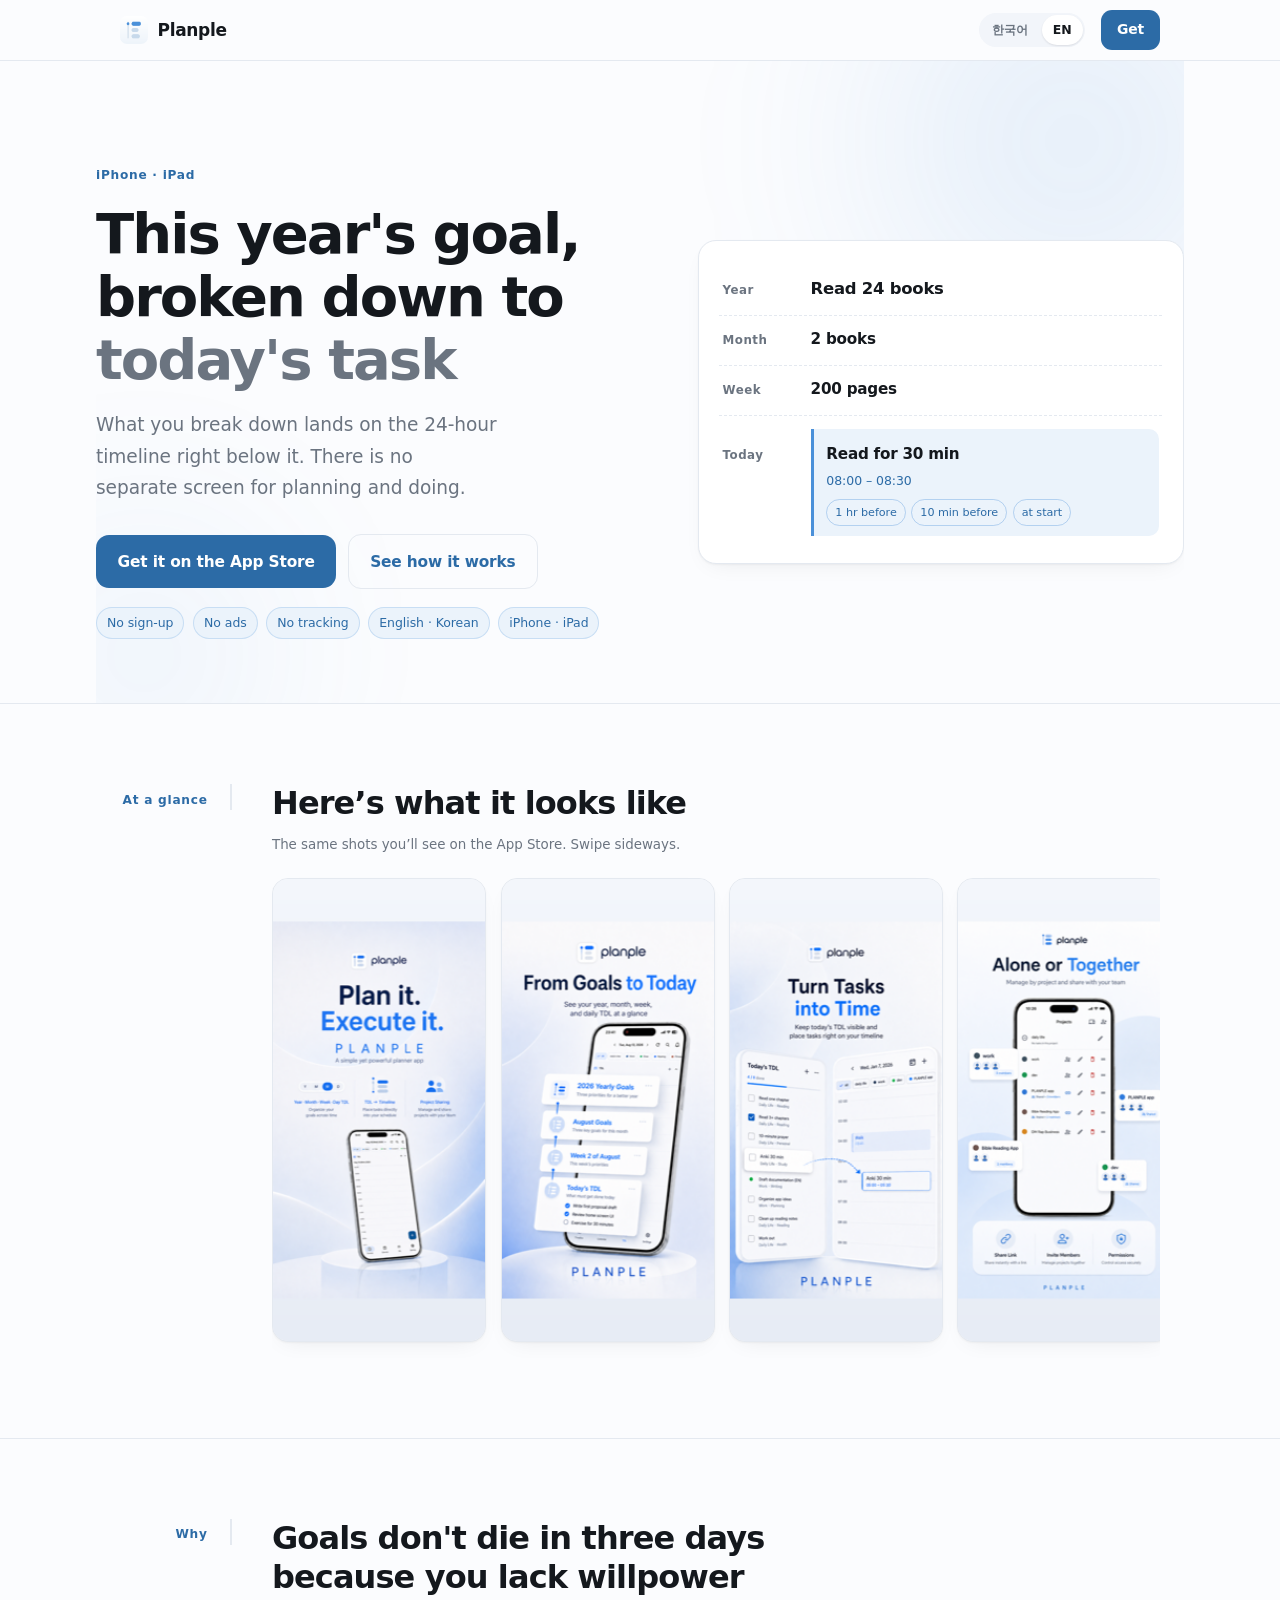
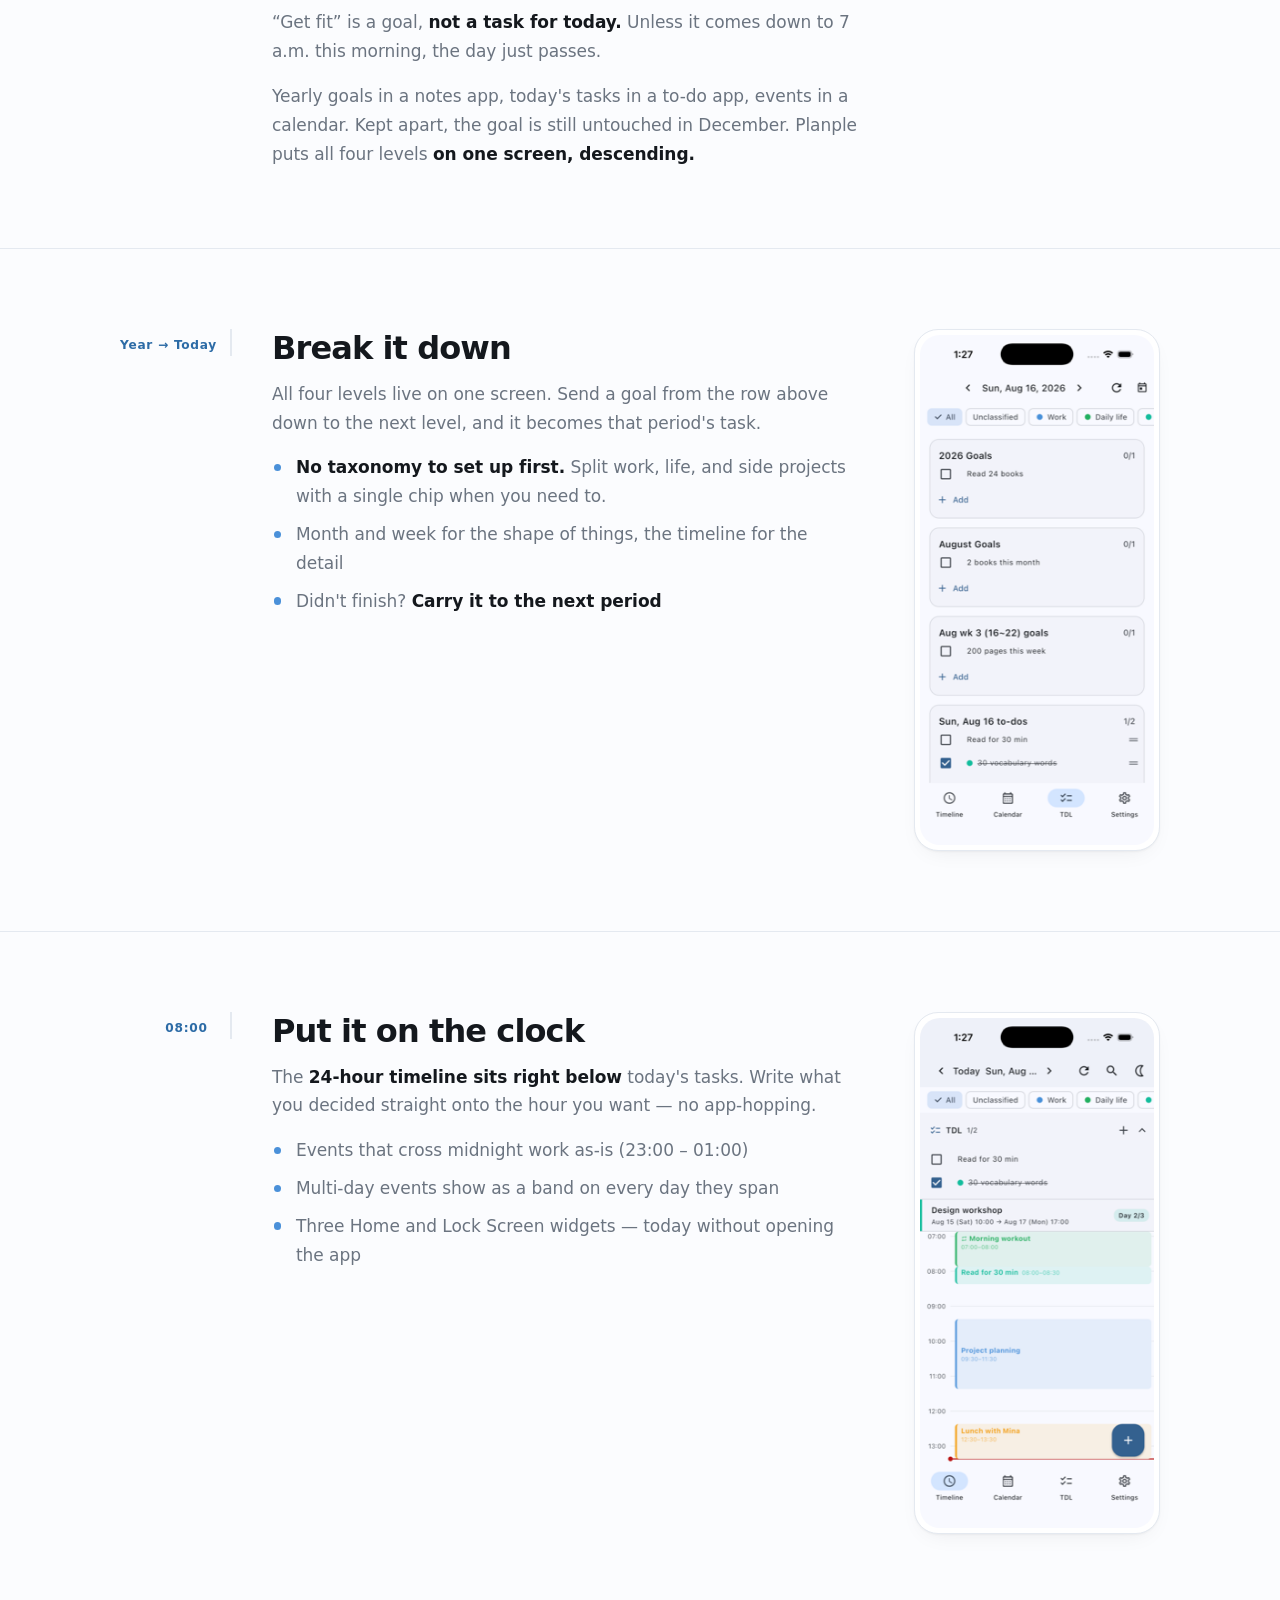
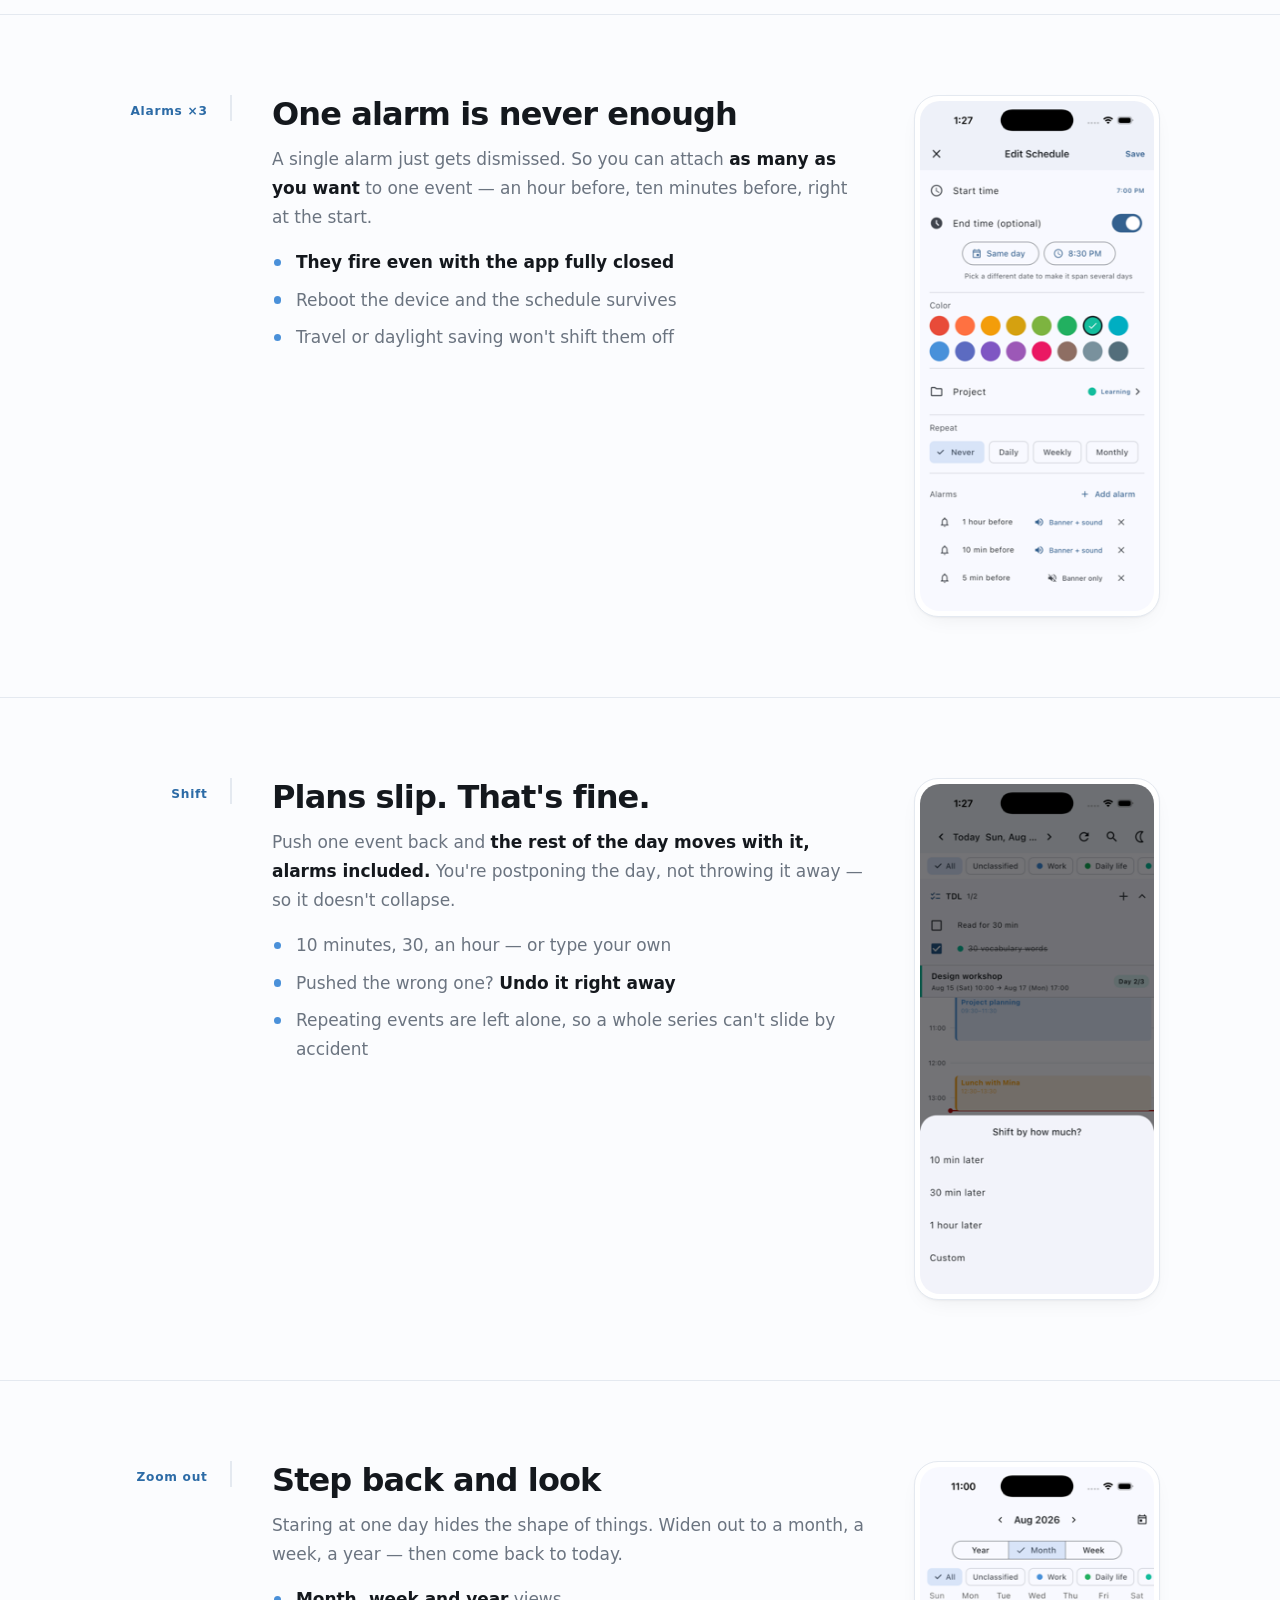
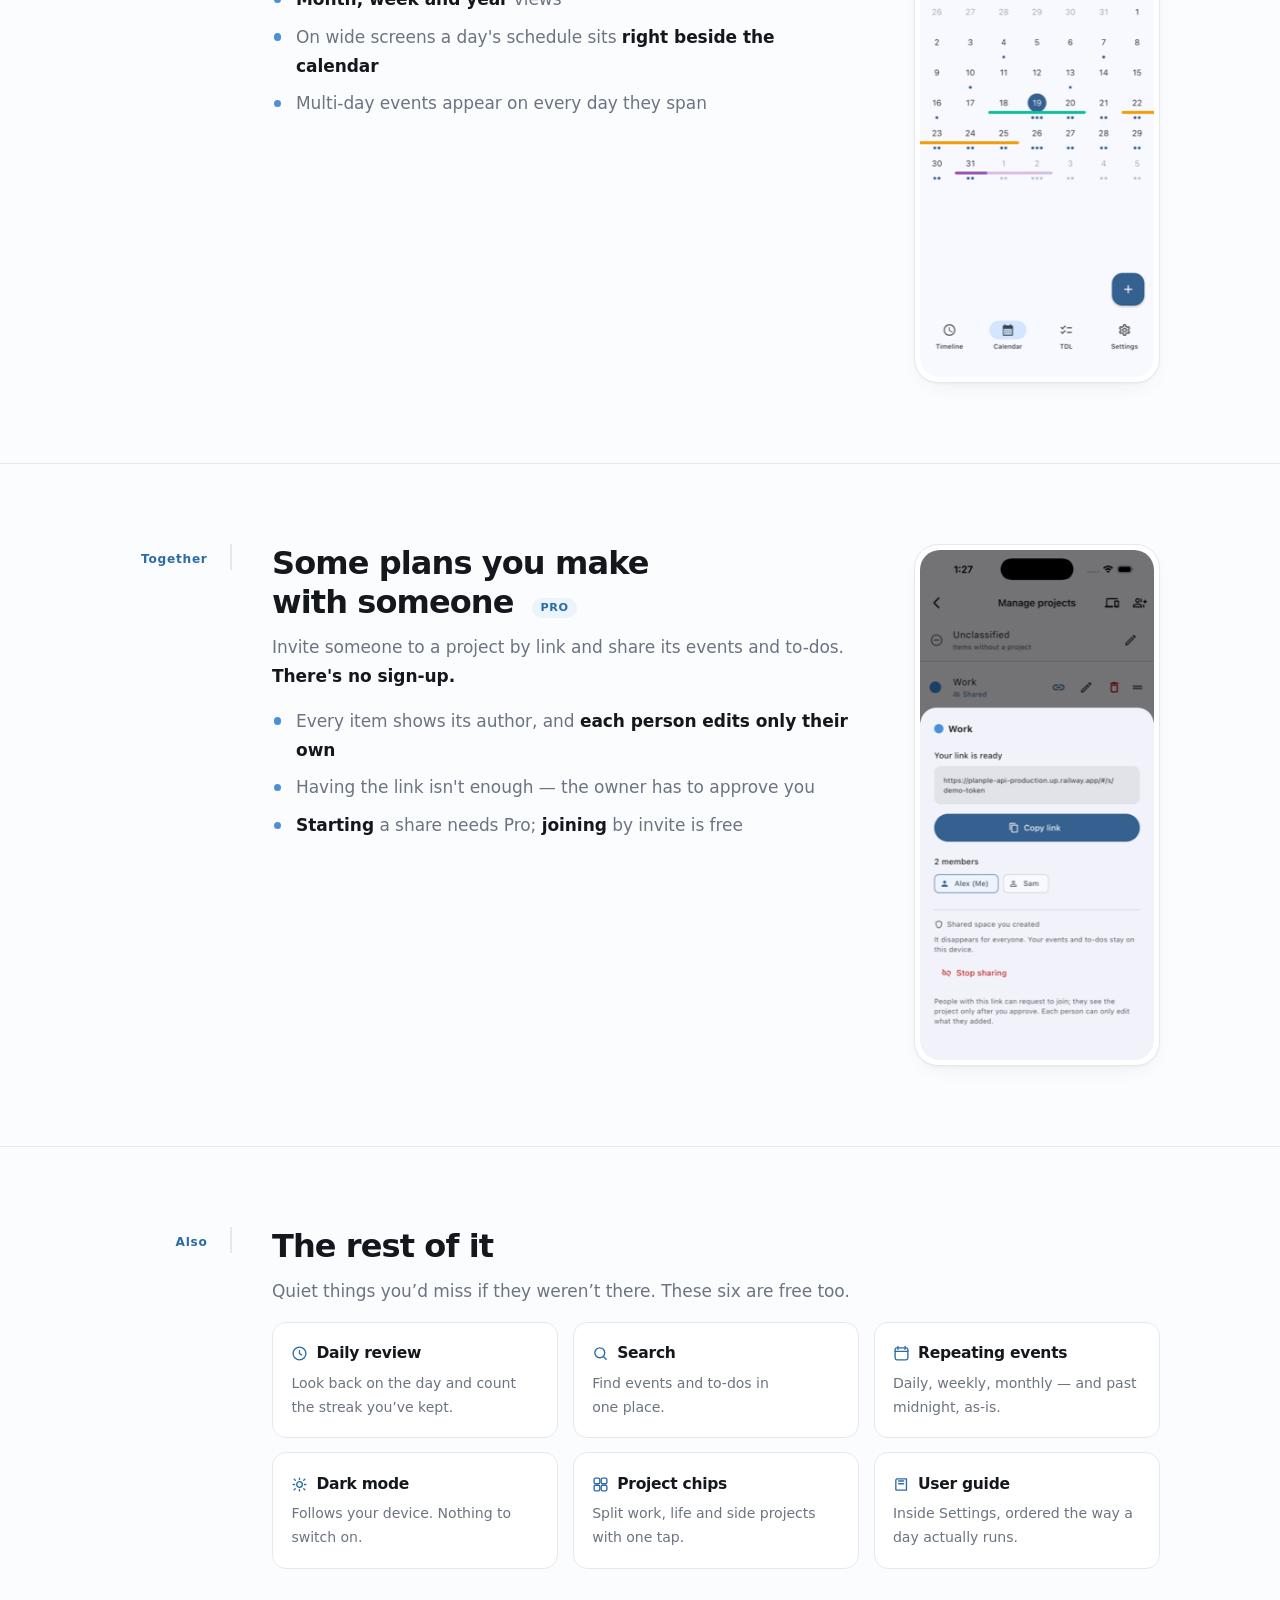
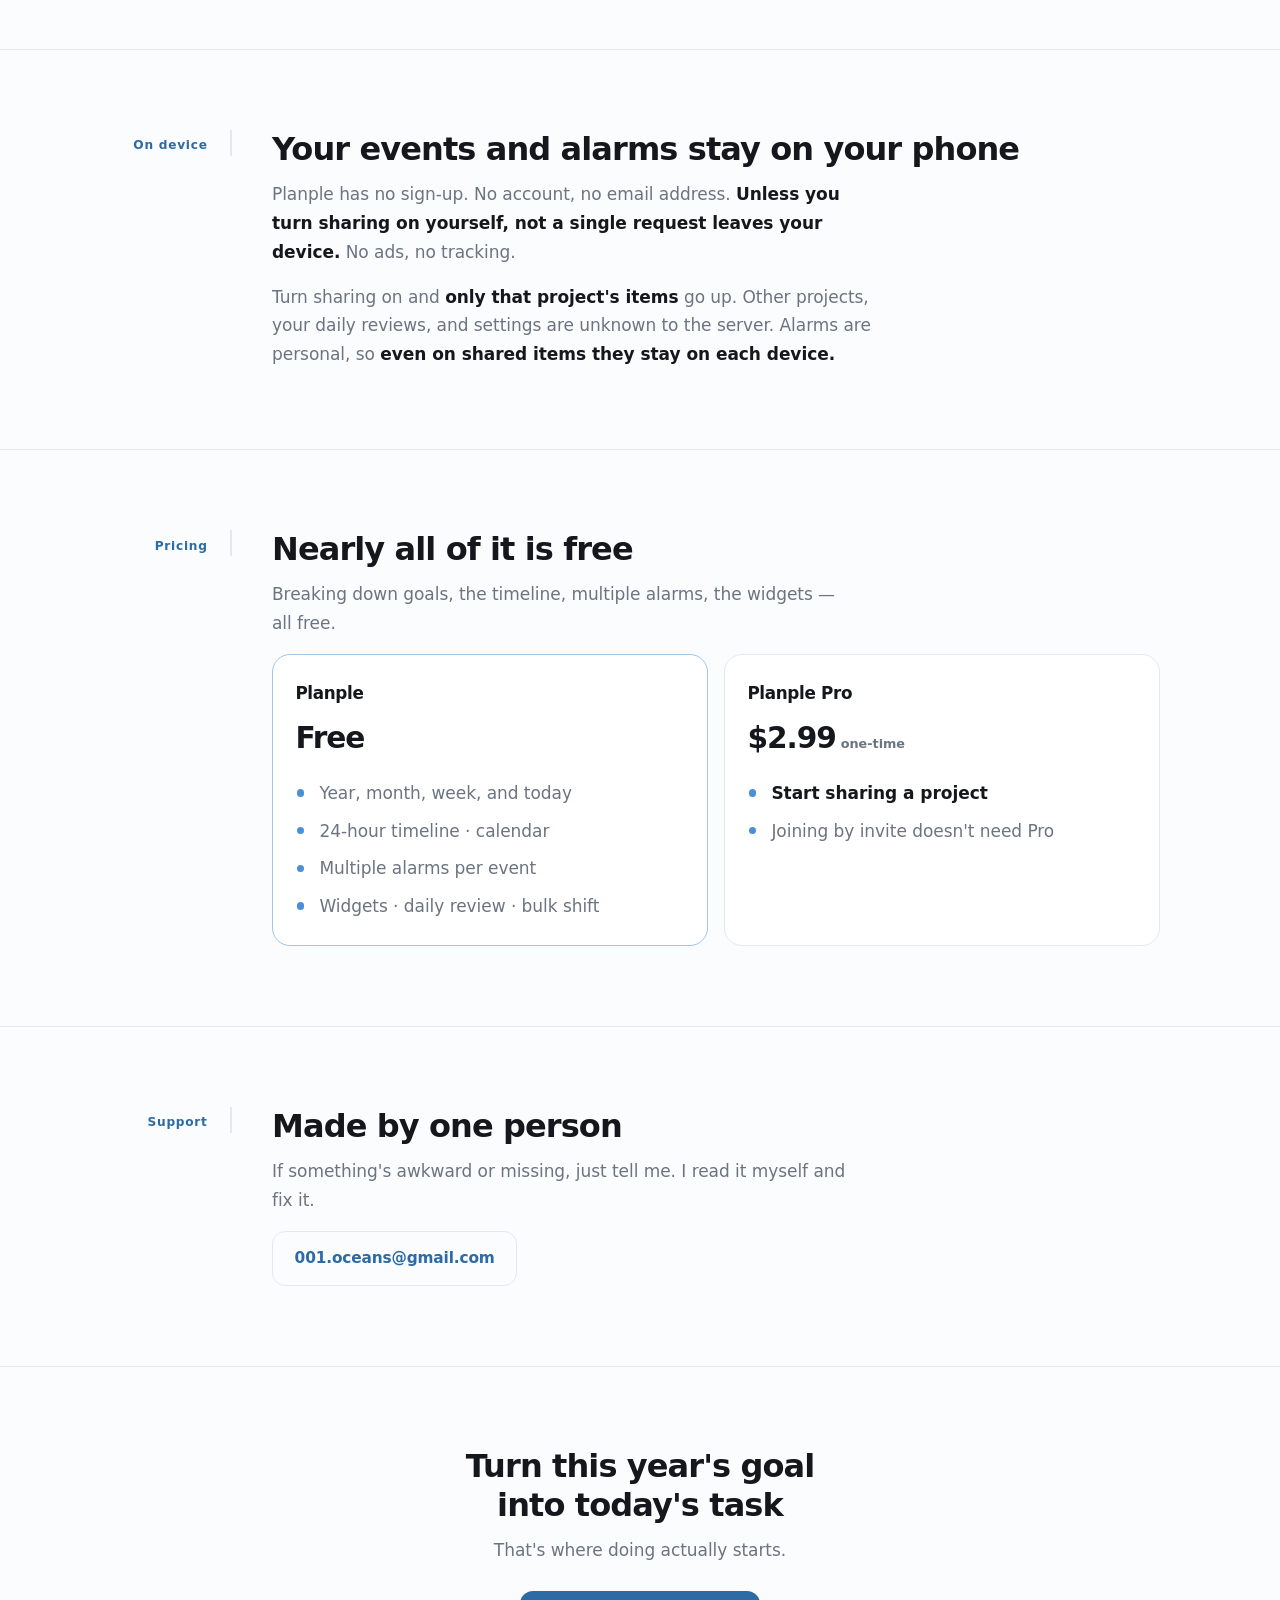
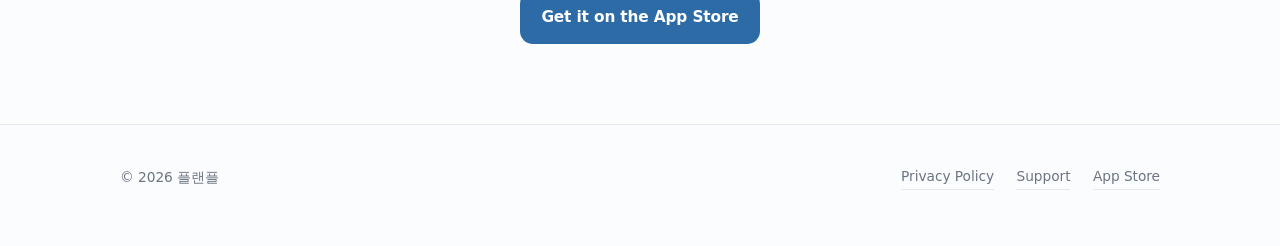
==== commit 1c395864: "스토어 컷 갤러리 + 링크 미리보기 이미지" ====
--- a/index.html
+++ b/index.html
@@ -9,7 +9,12 @@
 <link rel="apple-touch-icon" href="assets/icon.png">
 <meta property="og:title" content="플랜플 — 올해 목표를 오늘 할 일로">
 <meta property="og:description" content="목표를 오늘 할 일로 쪼개고, 그 자리에서 시간에 앉히는 플래너.">
-<meta property="og:image" content="assets/ko-timeline.png">
+<meta property="og:image" content="https://g-oceans.github.io/planple-web/assets/og.png">
+<meta property="og:image:width" content="1200">
+<meta property="og:image:height" content="630">
+<meta property="og:url" content="https://g-oceans.github.io/planple-web/">
+<meta property="og:site_name" content="플랜플">
+<meta name="twitter:card" content="summary_large_image">
 <meta property="og:type" content="website">
 <style>
 /* ─────────────────────────────────────────────────────────────
@@ -183,6 +188,10 @@
 .sec {
   display: grid; gap: 1.2rem;
 }
+/* 격자·flex 항목은 기본이 min-width:auto라 **내용보다 작아지지 않는다.**
+   그래서 안쪽 갤러리의 overflow-x가 발동하지 못하고 칸이 통째로 늘어나
+   페이지에 가로 스크롤이 생긴다. 0으로 풀어 줘야 갤러리가 제 안에서 흐른다. */
+.sec > * { min-width: 0; }
 @media (min-width: 56rem) {
   .sec { grid-template-columns: var(--gutter) 1fr; gap: 0 2.5rem; }
 }
@@ -316,6 +325,27 @@
   font-size: .78rem; color: var(--accent-ink); padding: .28rem .62rem;
   border-radius: 999px; background: var(--accent-wash);
   border: 1px solid color-mix(in srgb, var(--accent) 22%, transparent);
+}
+
+/* ── 스토어 컷 갤러리 ────────────────────────────────────────
+   가로로 흘려 둔다. 세로로 쌓으면 네 장이 화면을 다 먹는다.
+   스크롤바는 숨기되 **키보드·트랙패드로는 그대로 움직인다**. */
+.gallery {
+  min-width: 0;
+  display: flex; gap: .9rem; overflow-x: auto; padding: .3rem .2rem 1rem;
+  scroll-snap-type: x proximity; scrollbar-width: none;
+  margin-inline: calc(-1 * var(--bleed, 0px));
+  padding-inline: var(--bleed, .2rem);
+}
+.gallery::-webkit-scrollbar { display: none; }
+.gallery img {
+  flex: none; width: min(214px, 46vw); height: auto;
+  border-radius: 16px; scroll-snap-align: start;
+  border: 1px solid var(--hairline); box-shadow: var(--shadow);
+  background: var(--surface);
+}
+.gallery-note {
+  margin: 0 0 .8rem; font-size: .84rem; color: var(--muted);
 }
 </style>
 </head>
@@ -403,6 +433,43 @@
       </div>
     </div>
   </div>
+
+
+  <!-- ── 스토어 컷 ──────────────────────────────────────── -->
+  <section id="shots">
+    <div class="wrap sec reveal">
+      <div class="rail"><span class="ko">한눈에</span><span class="en">At a glance</span></div>
+      <div>
+        <h2><span class="ko">이렇게 생겼습니다</span><span class="en">Here’s what it looks like</span></h2>
+        <p class="gallery-note">
+          <span class="ko">App Store에 올라가 있는 화면 그대로입니다. 옆으로 넘겨 보세요.</span>
+          <span class="en">The same shots you’ll see on the App Store. Swipe sideways.</span>
+        </p>
+        <div class="gallery">
+          <img data-ko-src="assets/ko-mk1.png" data-en-src="assets/en-mk1.png" src="assets/ko-mk1.png"
+               width="440" height="956" loading="lazy"
+               alt="계획대로, 실행하다 — 플랜플 소개"
+               data-ko-alt="계획대로, 실행하다 — 플랜플 소개"
+               data-en-alt="Plan it. Execute it. — Planple overview">
+          <img data-ko-src="assets/ko-mk2.png" data-en-src="assets/en-mk2.png" src="assets/ko-mk2.png"
+               width="440" height="956" loading="lazy"
+               alt="목표에서 오늘까지 — 연·월·주·일 목표가 단계별로 내려오는 화면"
+               data-ko-alt="목표에서 오늘까지 — 연·월·주·일 목표가 단계별로 내려오는 화면"
+               data-en-alt="From goals to today — yearly, monthly, weekly and daily goals in one place">
+          <img data-ko-src="assets/ko-mk3.png" data-en-src="assets/en-mk3.png" src="assets/ko-mk3.png"
+               width="440" height="956" loading="lazy"
+               alt="해야 할 일을 실행할 시간으로 — 할 일을 타임라인에 배치"
+               data-ko-alt="해야 할 일을 실행할 시간으로 — 할 일을 타임라인에 배치"
+               data-en-alt="Turn tasks into time — placing a to-do onto the timeline">
+          <img data-ko-src="assets/ko-mk4.png" data-en-src="assets/en-mk4.png" src="assets/ko-mk4.png"
+               width="440" height="956" loading="lazy"
+               alt="혼자서도 함께도 — 프로젝트별 관리와 공유"
+               data-ko-alt="혼자서도 함께도 — 프로젝트별 관리와 공유"
+               data-en-alt="Alone or together — manage by project and share">
+        </div>
+      </div>
+    </div>
+  </section>
 
   <!-- ── 문제 ───────────────────────────────────────────── -->
   <section id="how">
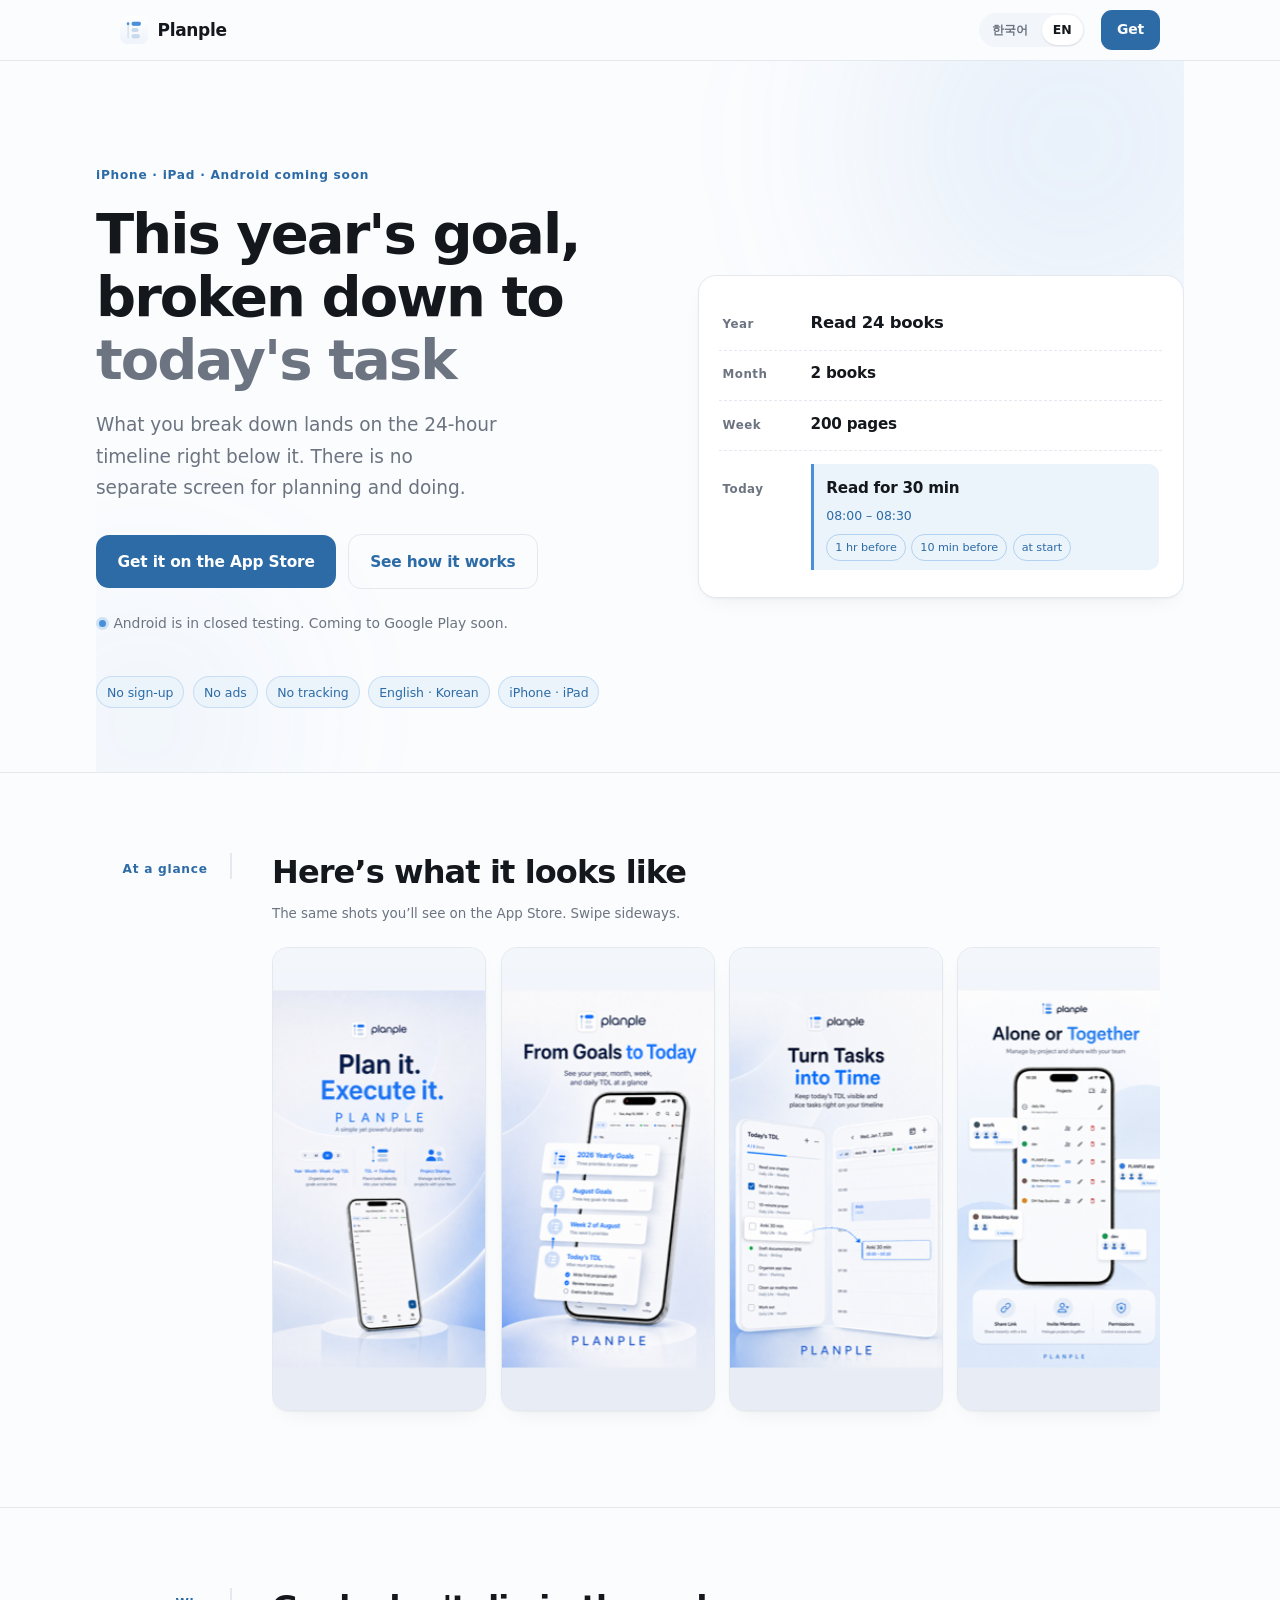
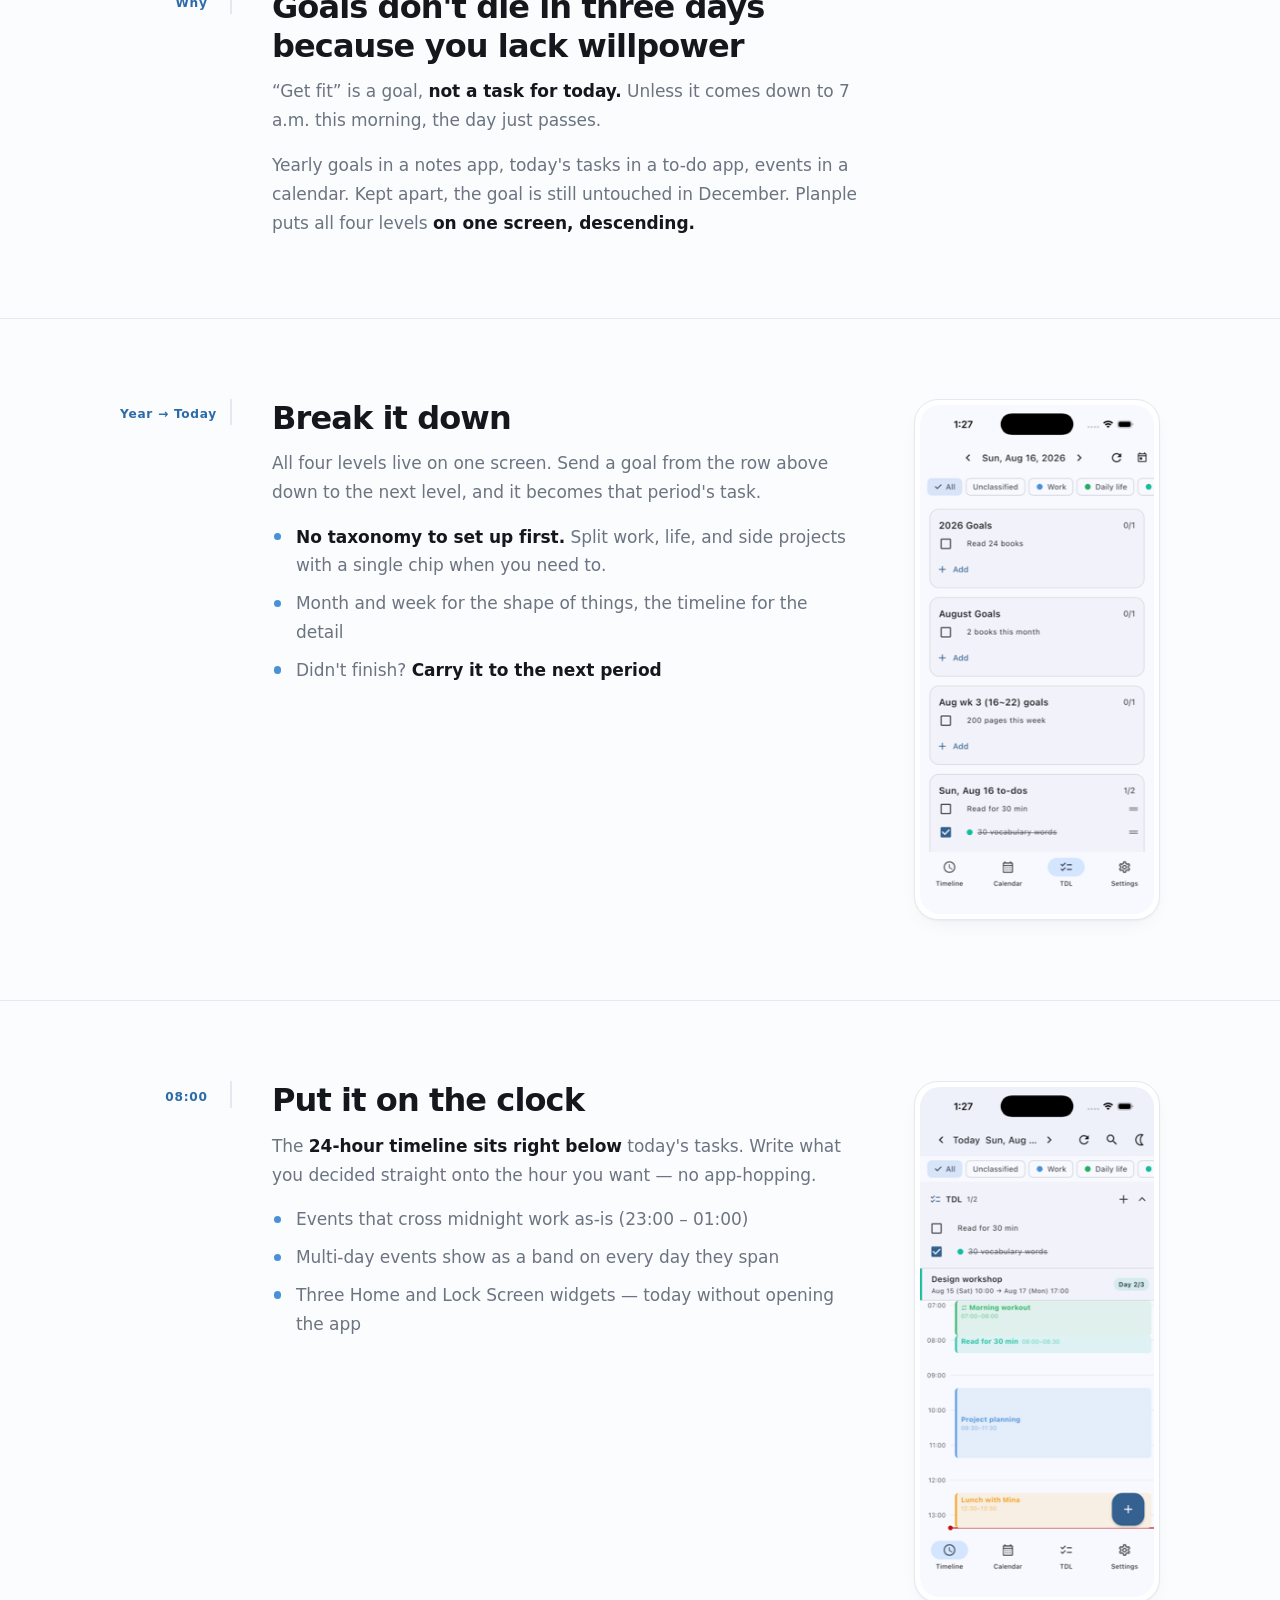
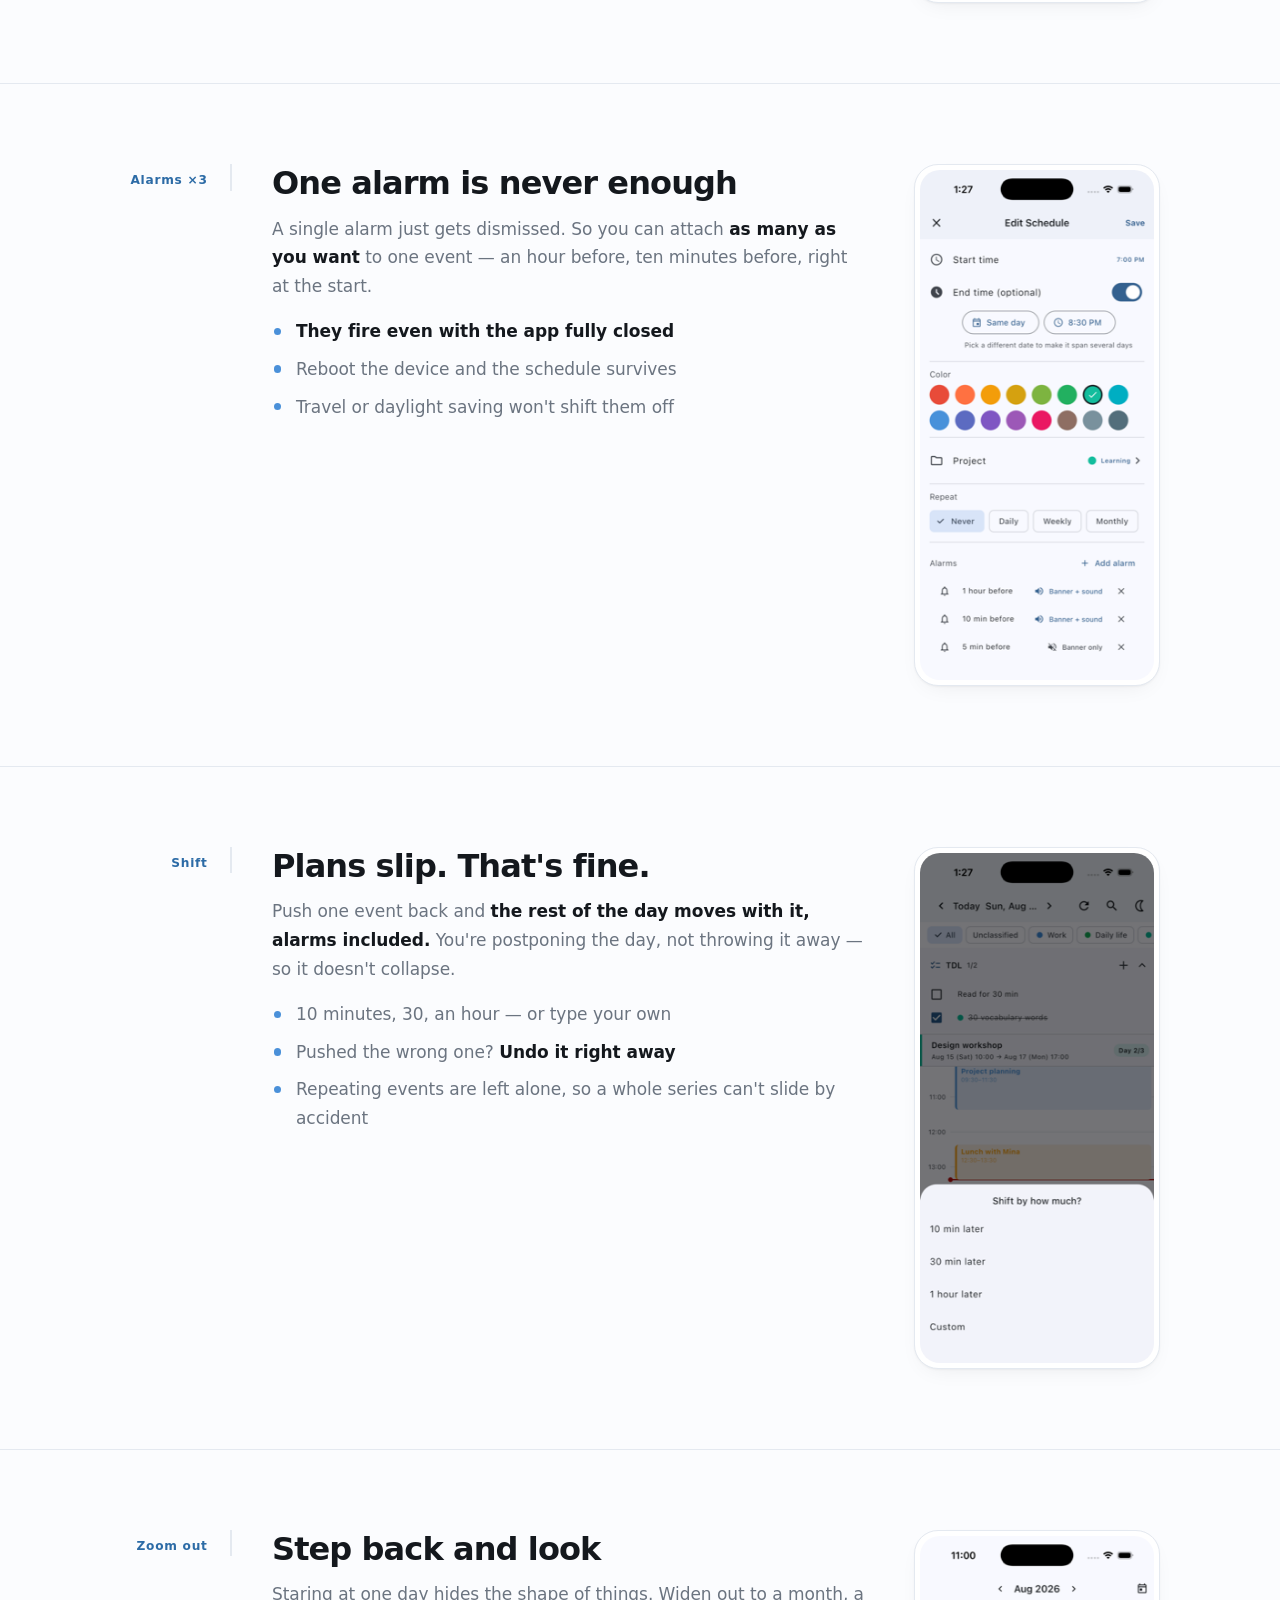
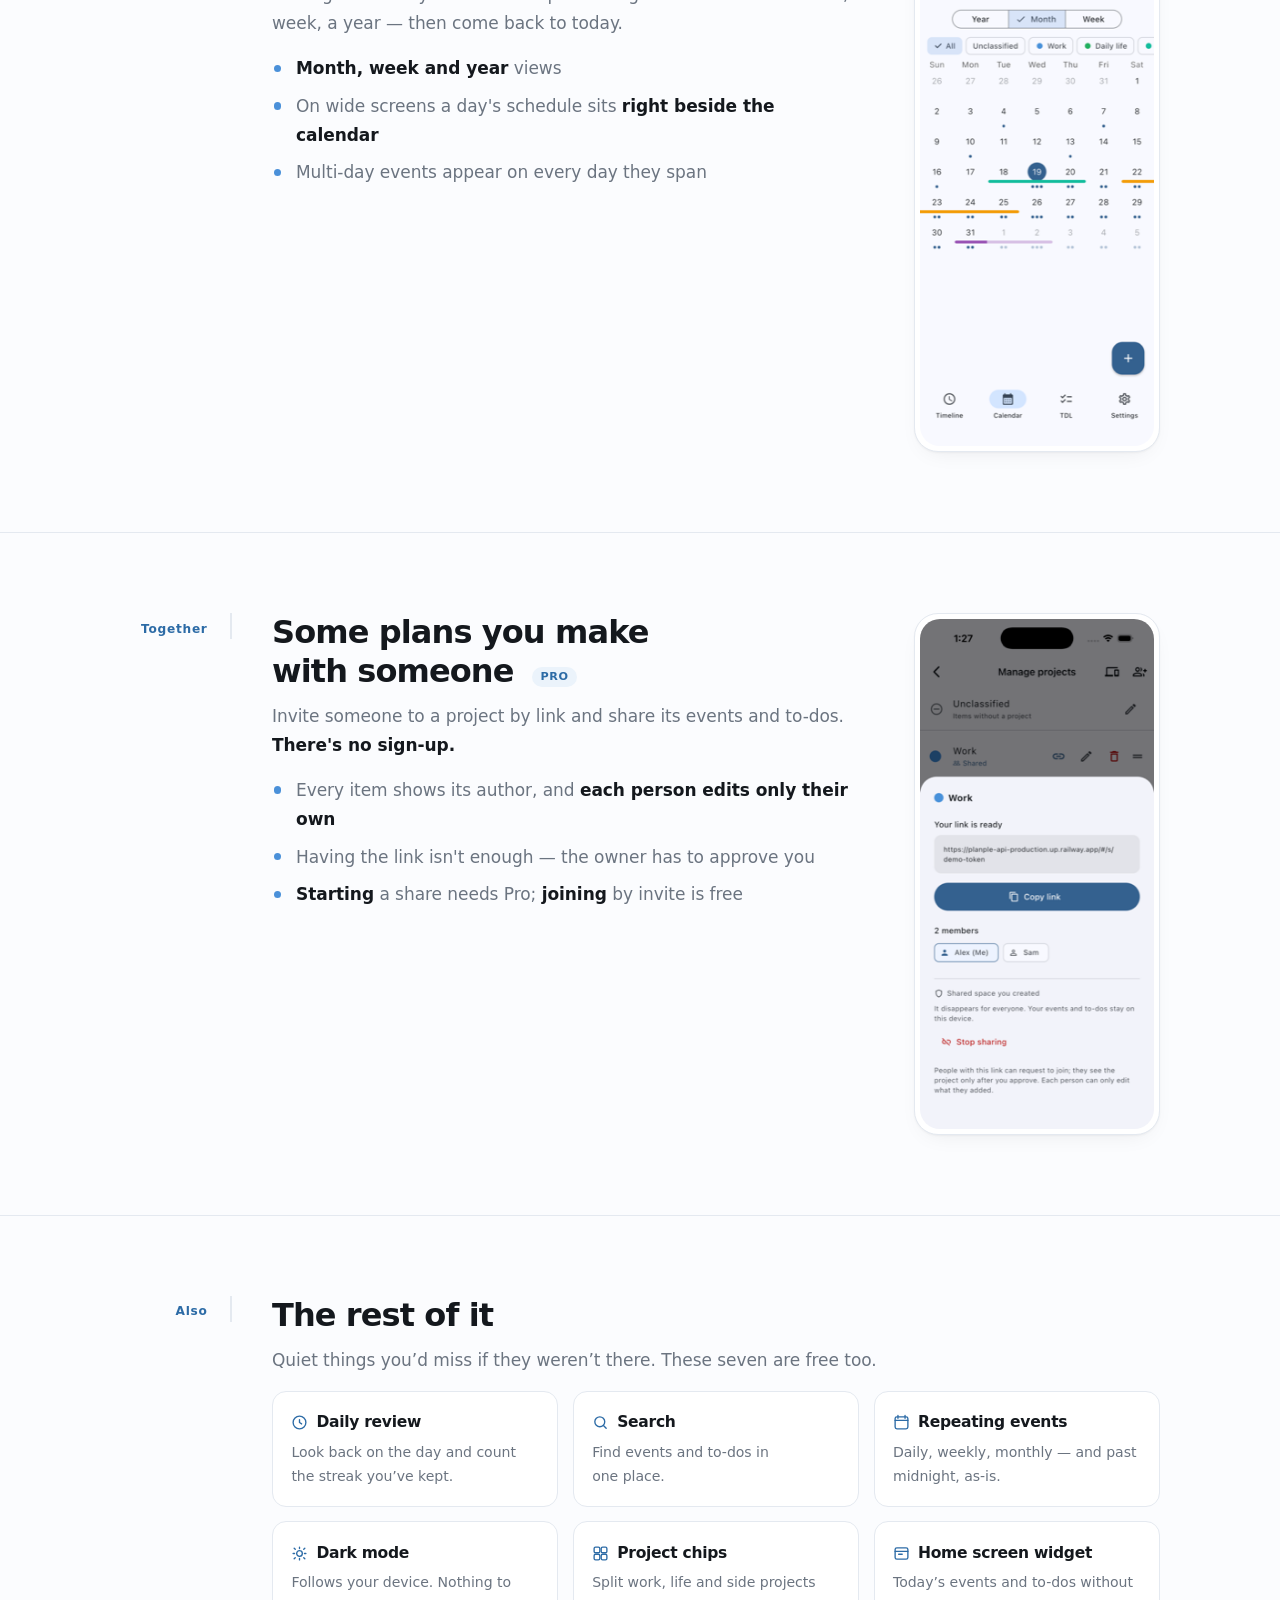
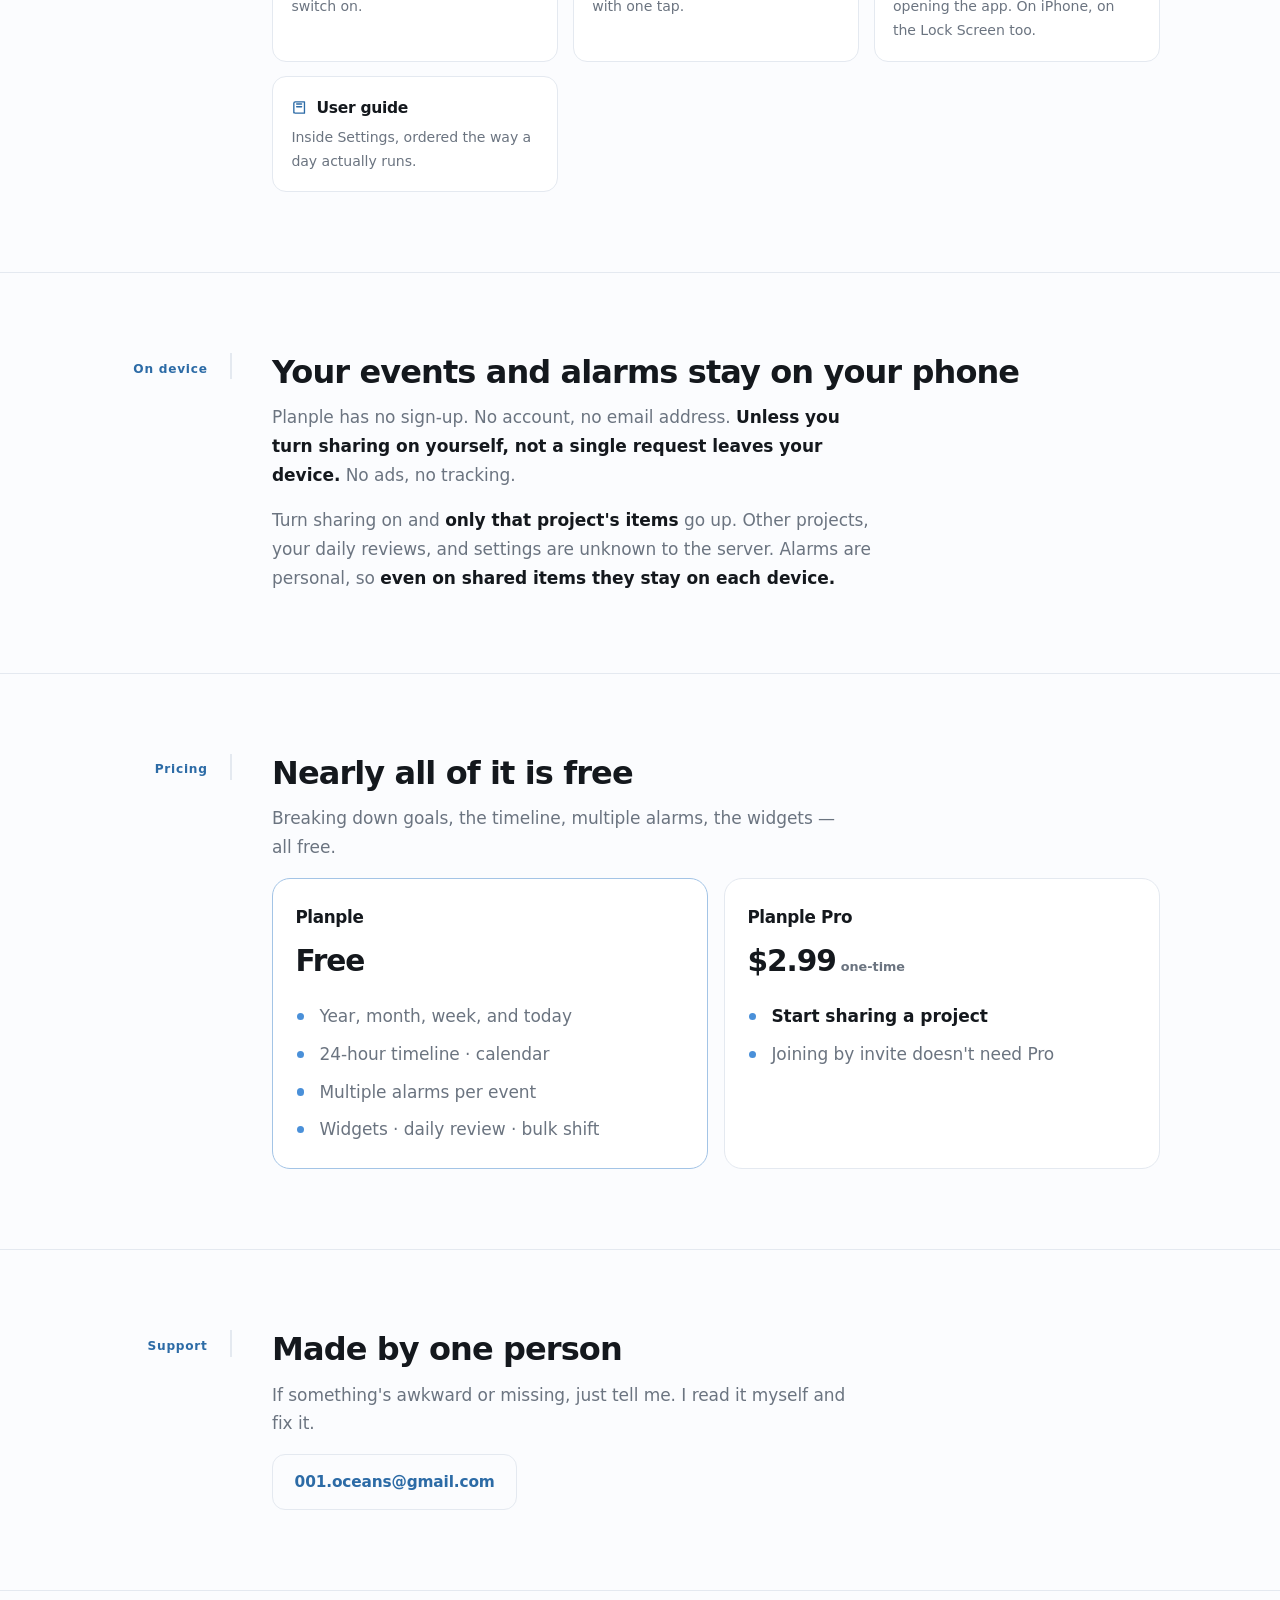
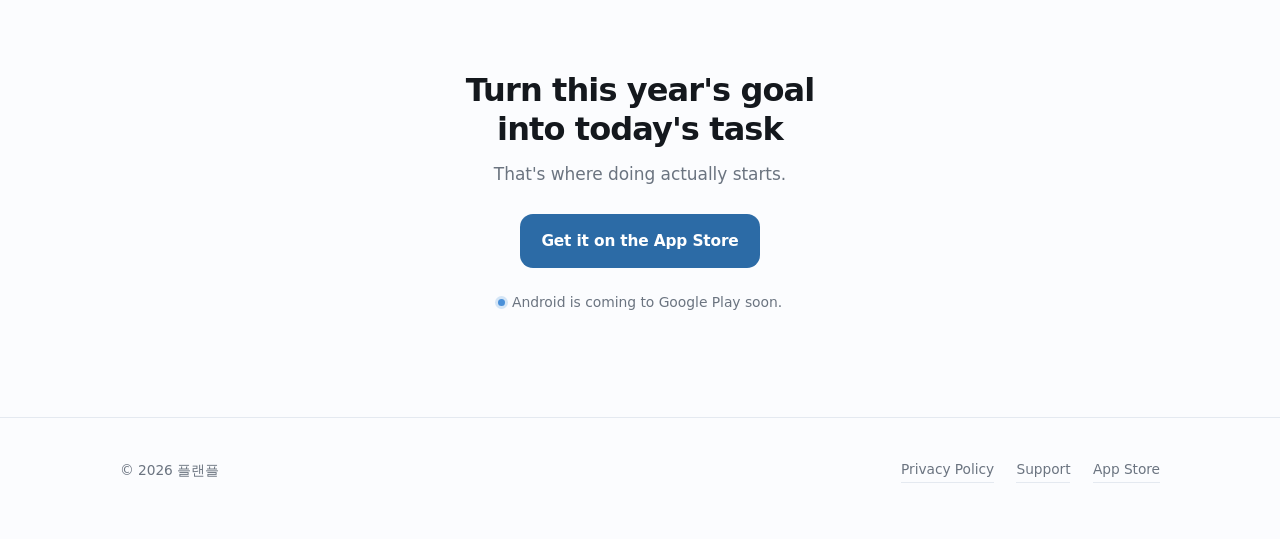
==== commit acb01076: "안드로이드 출시 준비 — 히어로·마무리·푸터에 Google Play 버튼(스위치로 숨김) + 위젯 타일 <html data-android="soon|live"> 하나로 상태를 바꾼" ====
--- a/index.html
+++ b/index.html
@@ -1,5 +1,7 @@
 <!doctype html>
-<html lang="ko">
+<!-- data-android: "soon" = 비공개 테스트 중(플레이 버튼 숨김, 안내만) · "live" = 프로덕션 게시됨(플레이 버튼 표시).
+     프로덕션 게시되면 이 값만 "live"로 바꿔 푸시한다. -->
+<html lang="ko" data-android="soon">
 <head>
 <meta charset="utf-8">
 <meta name="viewport" content="width=device-width, initial-scale=1">
@@ -113,6 +115,13 @@
 .btn-quiet { color: var(--accent-ink); border: 1.5px solid var(--hairline); }
 .btn-quiet:hover { border-color: var(--accent); }
 .btn-sm { padding: .5rem 1rem; font-size: .87rem; border-radius: 11px; }
+/* 안드로이드 출시 스위치 — <html data-android="soon|live">. 둘 중 하나만 보인다. */
+html:not([data-android="live"]) .android-live { display: none !important; }
+html[data-android="live"] .android-soon { display: none !important; }
+.android-soon { display: inline-flex; align-items: center; gap: .45rem; font-size: .87rem;
+  color: var(--muted); padding: .55rem .2rem; }
+.android-soon .dot { width: 7px; height: 7px; border-radius: 50%; background: var(--accent);
+  box-shadow: 0 0 0 3px color-mix(in srgb, var(--accent) 22%, transparent); }
 :where(a, button):focus-visible { outline: 2.5px solid var(--accent);
   outline-offset: 2px; border-radius: 8px; }
 
@@ -375,7 +384,8 @@
     <div class="hero-grid">
       <div>
         <p class="eyebrow">
-          <span class="ko">iPhone · iPad</span><span class="en">iPhone · iPad</span>
+          <span class="android-live"><span class="ko">iPhone · iPad · Android</span><span class="en">iPhone · iPad · Android</span></span>
+          <span class="android-soon" style="padding:0;font-size:inherit;color:inherit"><span class="ko">iPhone · iPad · Android 준비 중</span><span class="en">iPhone · iPad · Android coming soon</span></span>
         </p>
         <h1>
           <span class="ko">올해 목표를<br>오늘 할 일로<br><span class="soft">쪼갭니다</span></span>
@@ -391,10 +401,17 @@
           <a class="btn btn-primary" href="https://apps.apple.com/app/id6793577924">
             <span class="ko">App Store에서 받기</span><span class="en">Get it on the App Store</span>
           </a>
+          <a class="btn btn-primary android-live" href="https://play.google.com/store/apps/details?id=com.ocean.schedule_app">
+            <span class="ko">Google Play에서 받기</span><span class="en">Get it on Google Play</span>
+          </a>
           <a class="btn btn-quiet" href="#how">
             <span class="ko">어떻게 되는지 보기</span><span class="en">See how it works</span>
           </a>
         </div>
+        <p class="android-soon"><span class="dot" aria-hidden="true"></span>
+          <span class="ko">Android는 비공개 테스트 중입니다. 곧 Google Play에 올라옵니다.</span>
+          <span class="en">Android is in closed testing. Coming to Google Play soon.</span>
+        </p>
         <ul class="facts">
           <li><span class="ko">가입 없음</span><span class="en">No sign-up</span></li>
           <li><span class="ko">광고 없음</span><span class="en">No ads</span></li>
@@ -687,8 +704,8 @@
       <div>
         <h2><span class="ko">있으면 편한 것들</span><span class="en">The rest of it</span></h2>
         <p>
-          <span class="ko">눈에 띄지 않지만, 없으면 아쉬운 것들입니다. 여기 있는 여섯 가지도 무료입니다.</span>
-          <span class="en">Quiet things you’d miss if they weren’t there. These six are free too.</span>
+          <span class="ko">눈에 띄지 않지만, 없으면 아쉬운 것들입니다. 여기 있는 일곱 가지도 무료입니다.</span>
+          <span class="en">Quiet things you’d miss if they weren’t there. These seven are free too.</span>
         </p>
         <div class="grid">
         <div class="tile">
@@ -710,6 +727,10 @@
         <div class="tile">
           <h3><svg viewBox="0 0 24 24" fill="none" stroke="currentColor" stroke-width="1.9" stroke-linecap="round" stroke-linejoin="round"><rect x="3" y="3" width="8" height="8" rx="2"/><rect x="13" y="3" width="8" height="8" rx="2"/><rect x="3" y="13" width="8" height="8" rx="2"/><rect x="13" y="13" width="8" height="8" rx="2"/></svg><span class="ko">프로젝트 칩</span><span class="en">Project chips</span></h3>
           <p><span class="ko">일·삶·사이드를 한 번 눌러 가릅니다.</span><span class="en">Split work, life and side projects with one tap.</span></p>
+        </div>
+        <div class="tile">
+          <h3><svg viewBox="0 0 24 24" fill="none" stroke="currentColor" stroke-width="1.9" stroke-linecap="round" stroke-linejoin="round"><rect x="3" y="4" width="18" height="16" rx="2.5"/><path d="M3 9h18M8 13h5"/></svg><span class="ko">홈 화면 위젯</span><span class="en">Home screen widget</span></h3>
+          <p><span class="ko">오늘 일정과 할 일을 앱을 열지 않아도. iPhone은 잠금 화면에도.</span><span class="en">Today’s events and to-dos without opening the app. On iPhone, on the Lock Screen too.</span></p>
         </div>
         <div class="tile">
           <h3><svg viewBox="0 0 24 24" fill="none" stroke="currentColor" stroke-width="1.9" stroke-linecap="round" stroke-linejoin="round"><path d="M4 19.5V6a2 2 0 0 1 2-2h13v16H6a2 2 0 0 1-2-2Z"/><path d="M8 7h7M8 11h7"/></svg><span class="ko">사용설명서</span><span class="en">User guide</span></h3>
@@ -824,7 +845,14 @@
         <a class="btn btn-primary" href="https://apps.apple.com/app/id6793577924">
           <span class="ko">App Store에서 받기</span><span class="en">Get it on the App Store</span>
         </a>
-      </div>
+        <a class="btn btn-primary android-live" href="https://play.google.com/store/apps/details?id=com.ocean.schedule_app">
+          <span class="ko">Google Play에서 받기</span><span class="en">Get it on Google Play</span>
+        </a>
+      </div>
+      <p class="android-soon" style="justify-content:center;margin-top:.9rem"><span class="dot" aria-hidden="true"></span>
+        <span class="ko">Android는 곧 Google Play에 올라옵니다.</span>
+        <span class="en">Android is coming to Google Play soon.</span>
+      </p>
     </div>
   </section>
 </main>
@@ -838,6 +866,7 @@
     </a>
     <a href="#support"><span class="ko">문의</span><span class="en">Support</span></a>
     <a href="https://apps.apple.com/app/id6793577924">App Store</a>
+    <a class="android-live" href="https://play.google.com/store/apps/details?id=com.ocean.schedule_app">Google Play</a>
   </div>
 </footer>
 
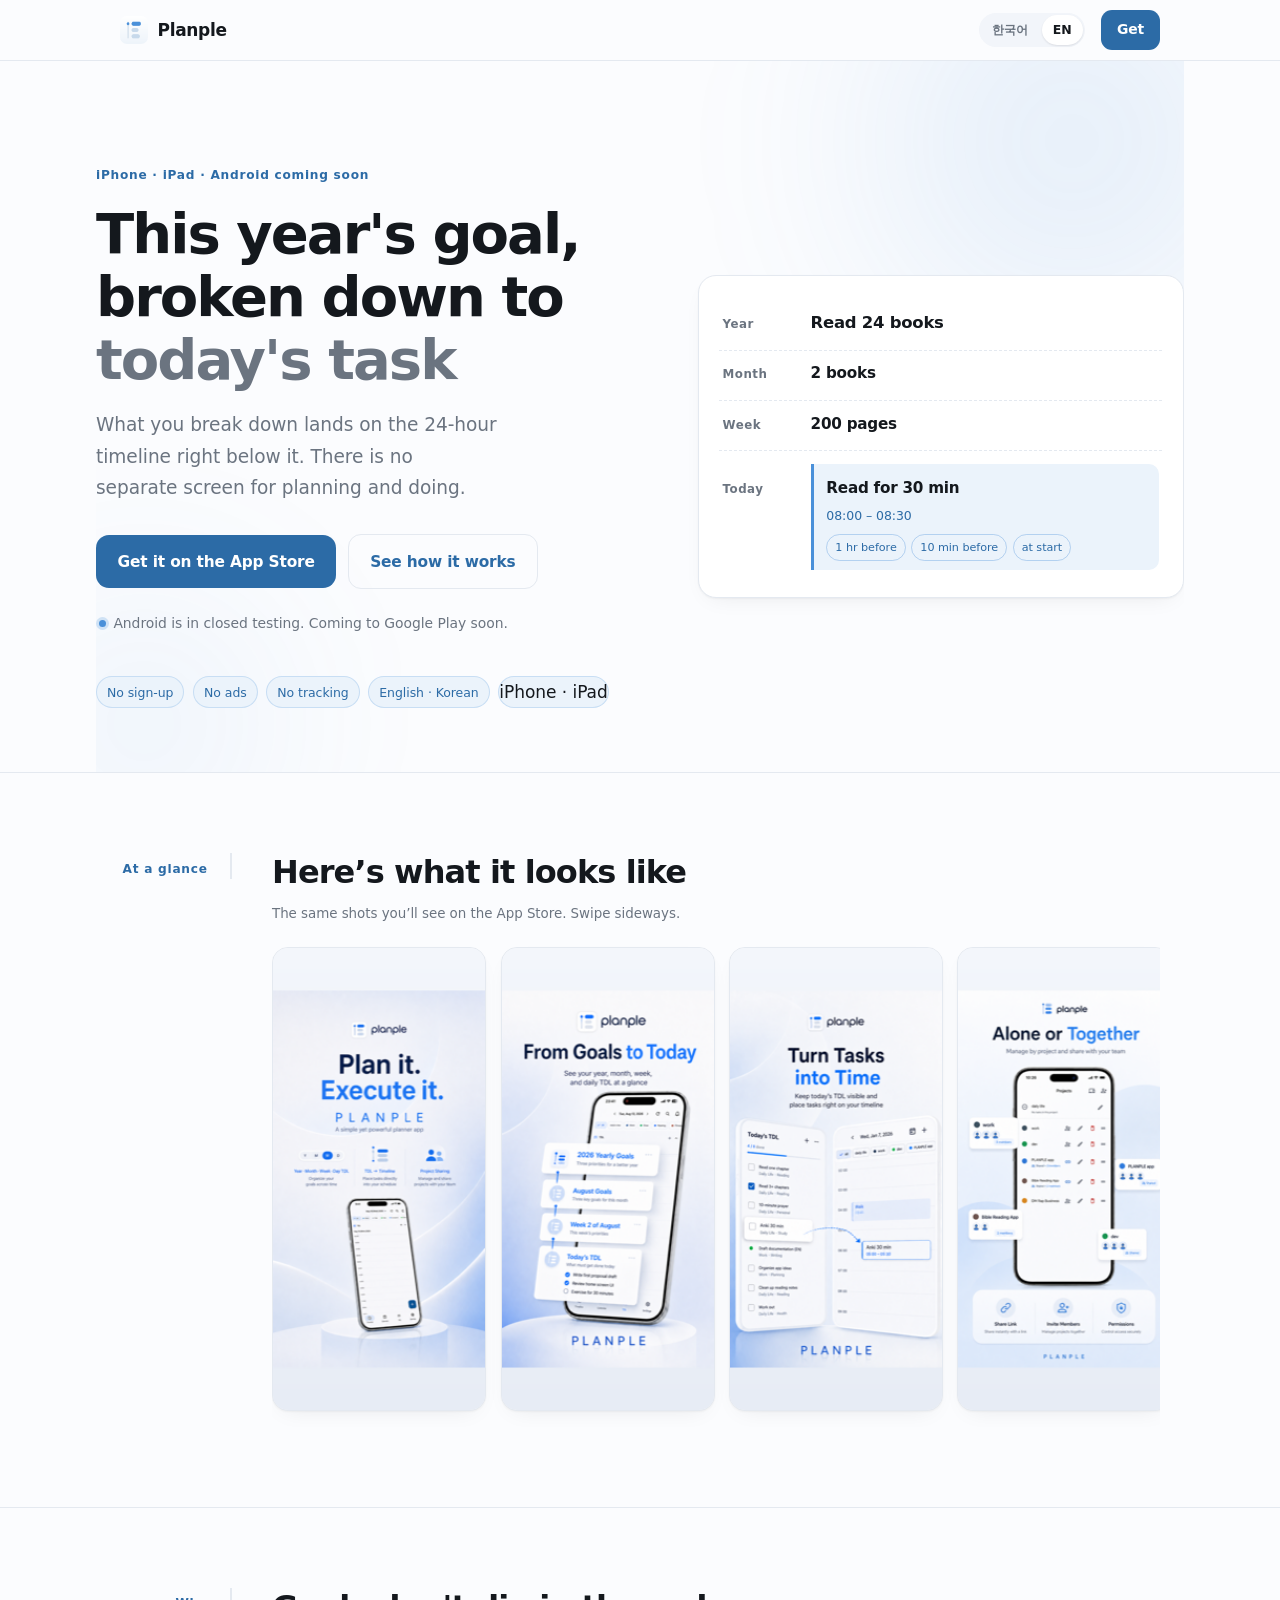
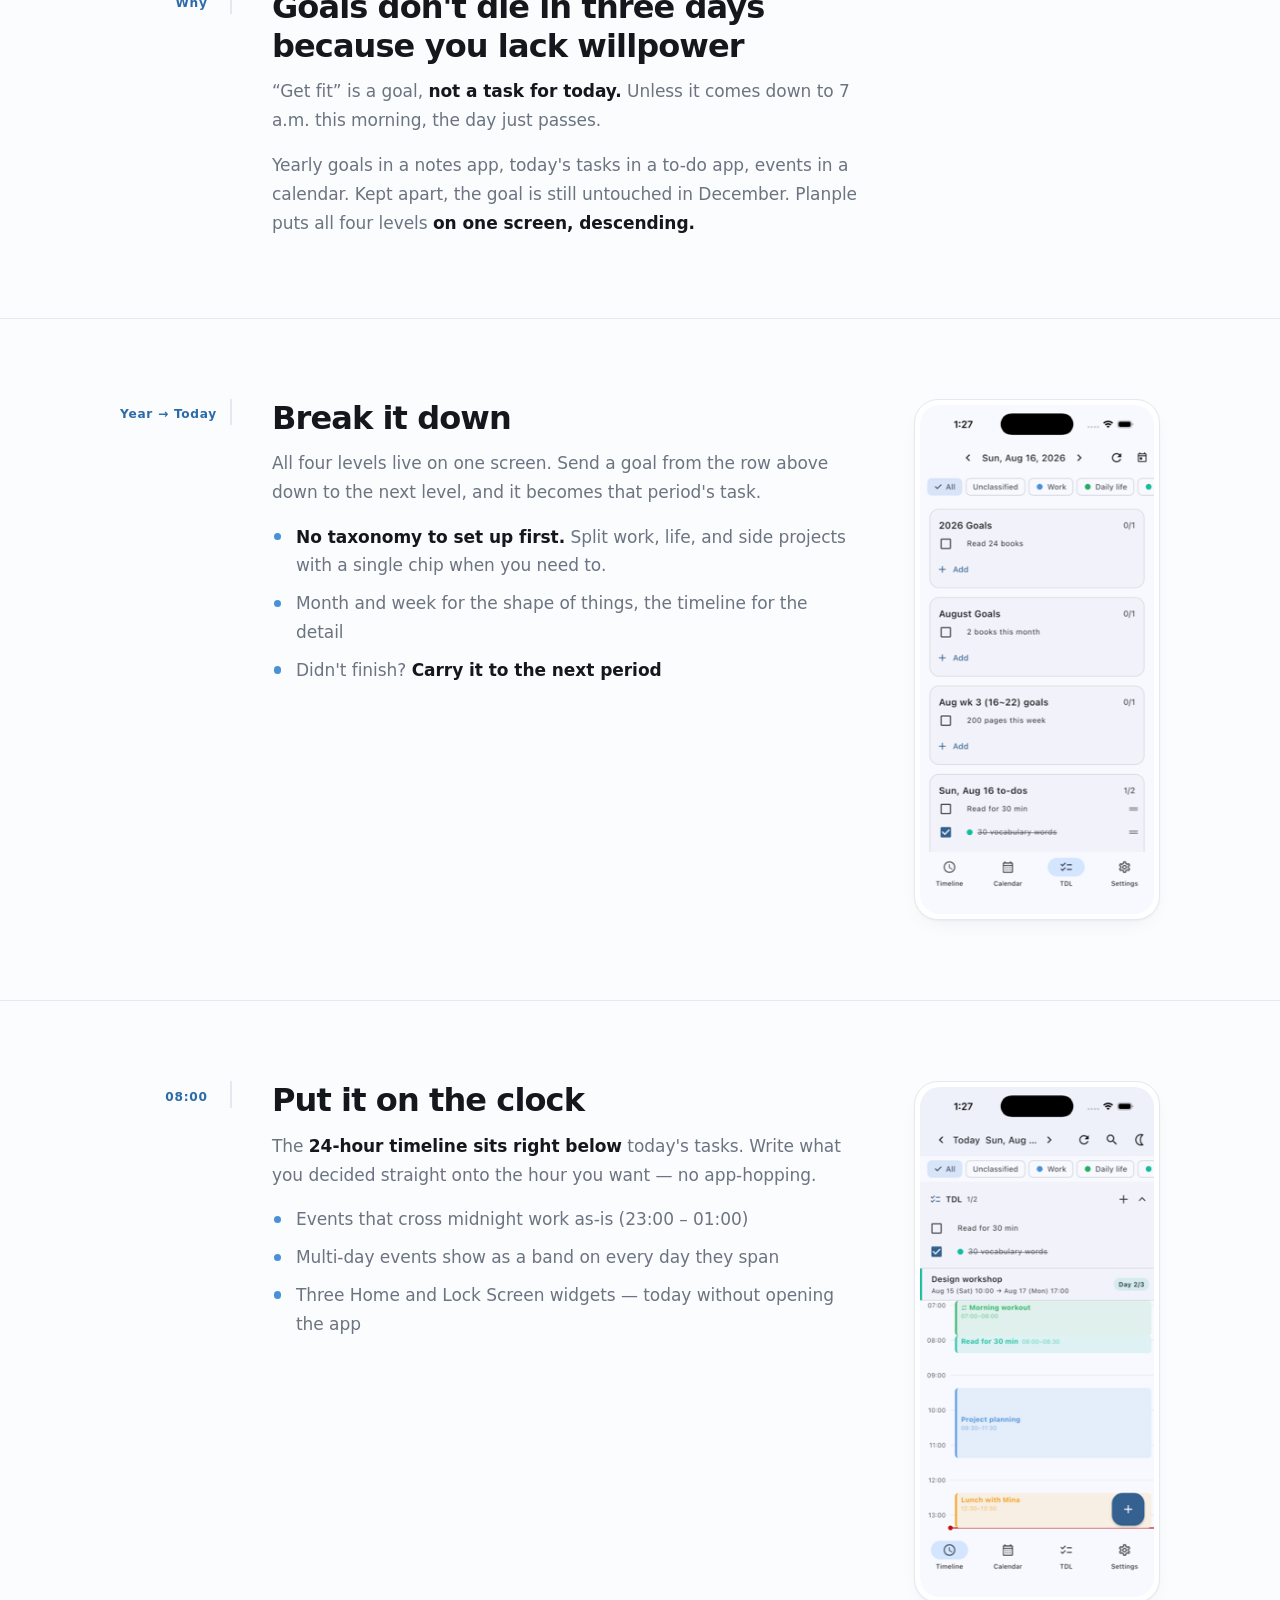
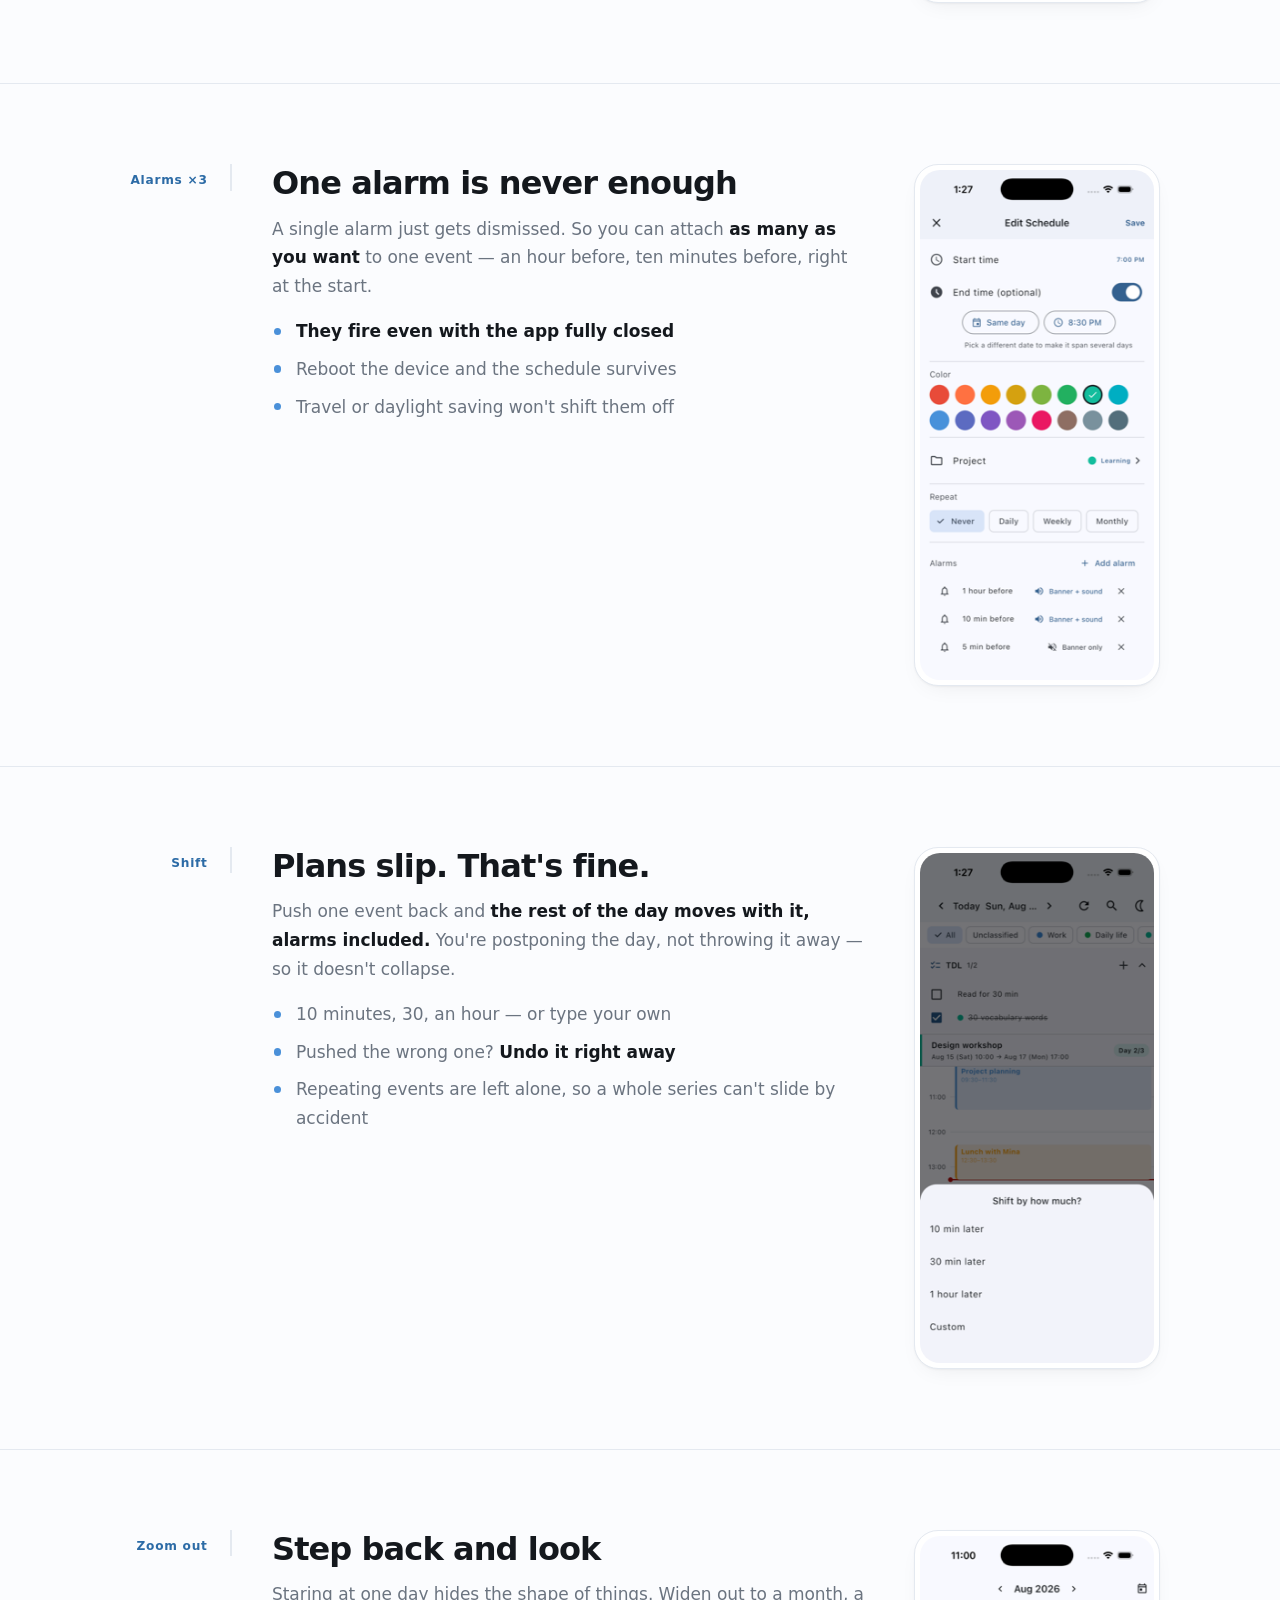
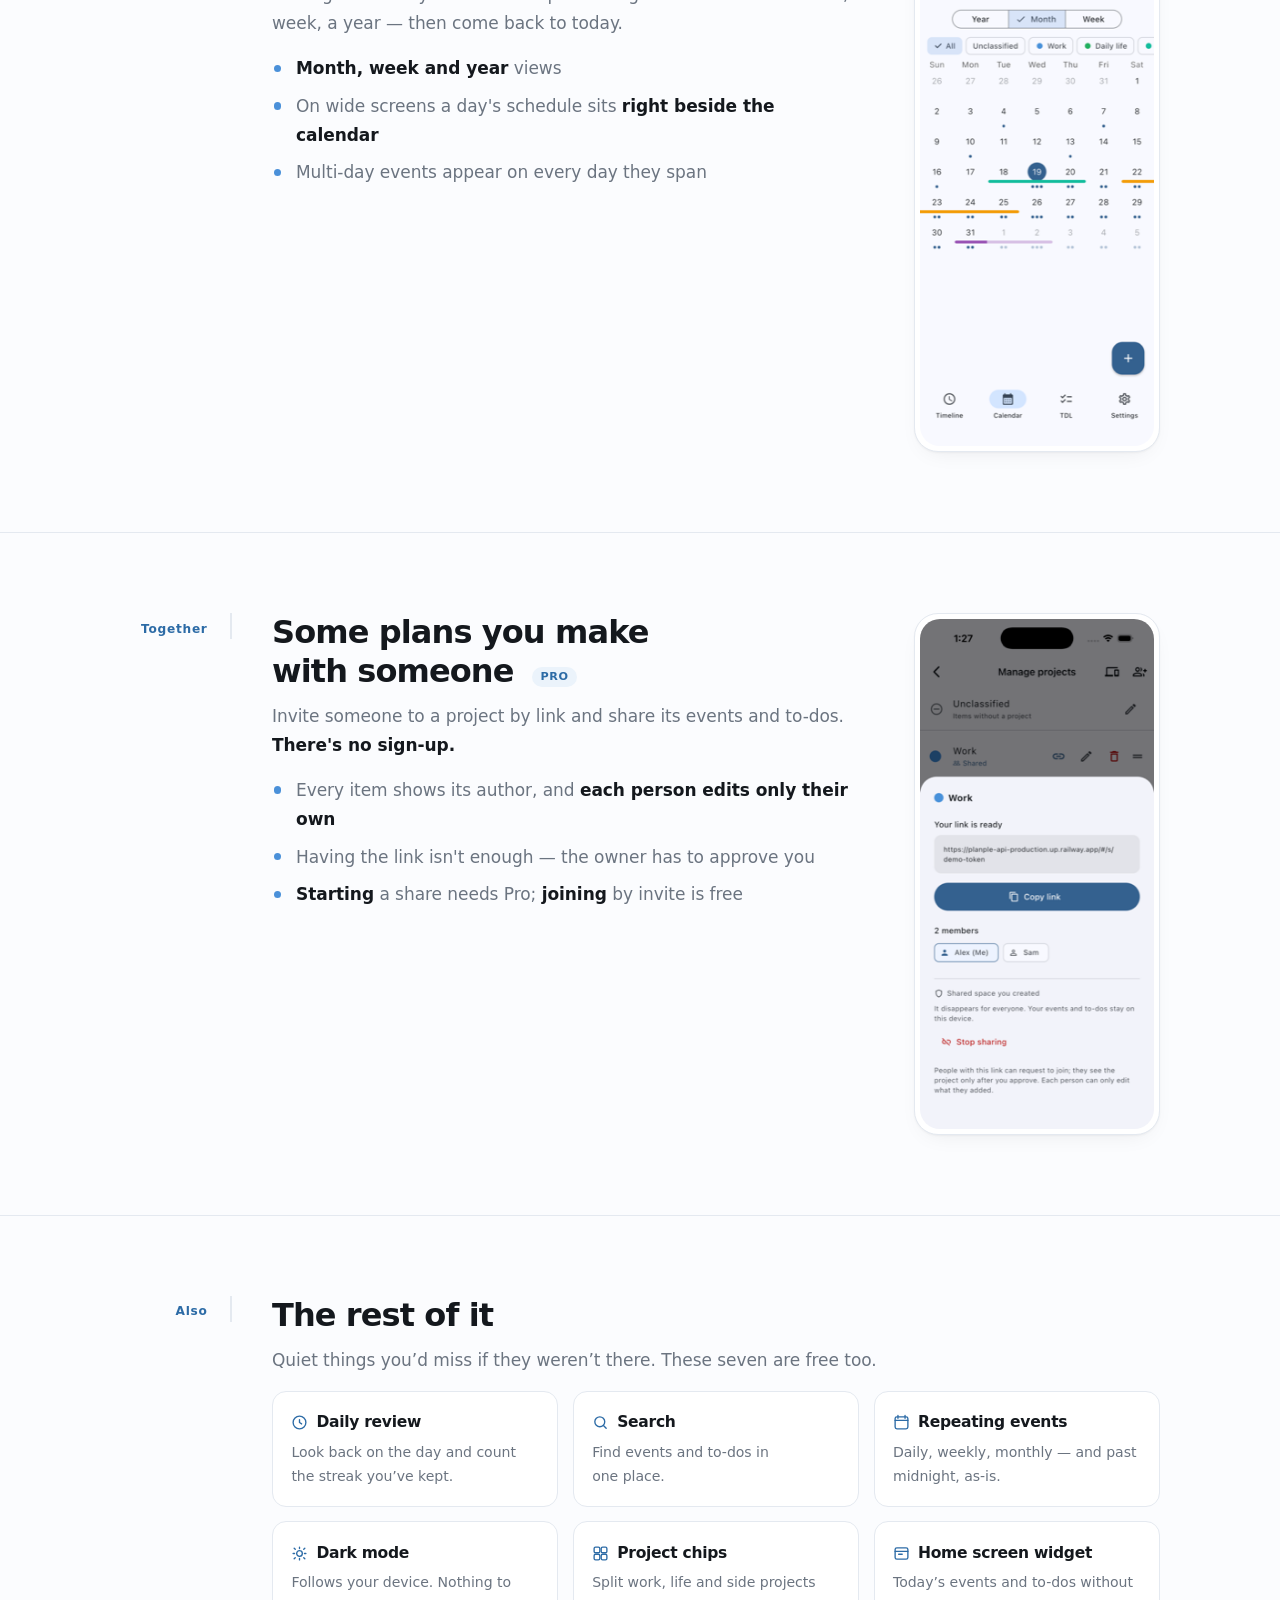
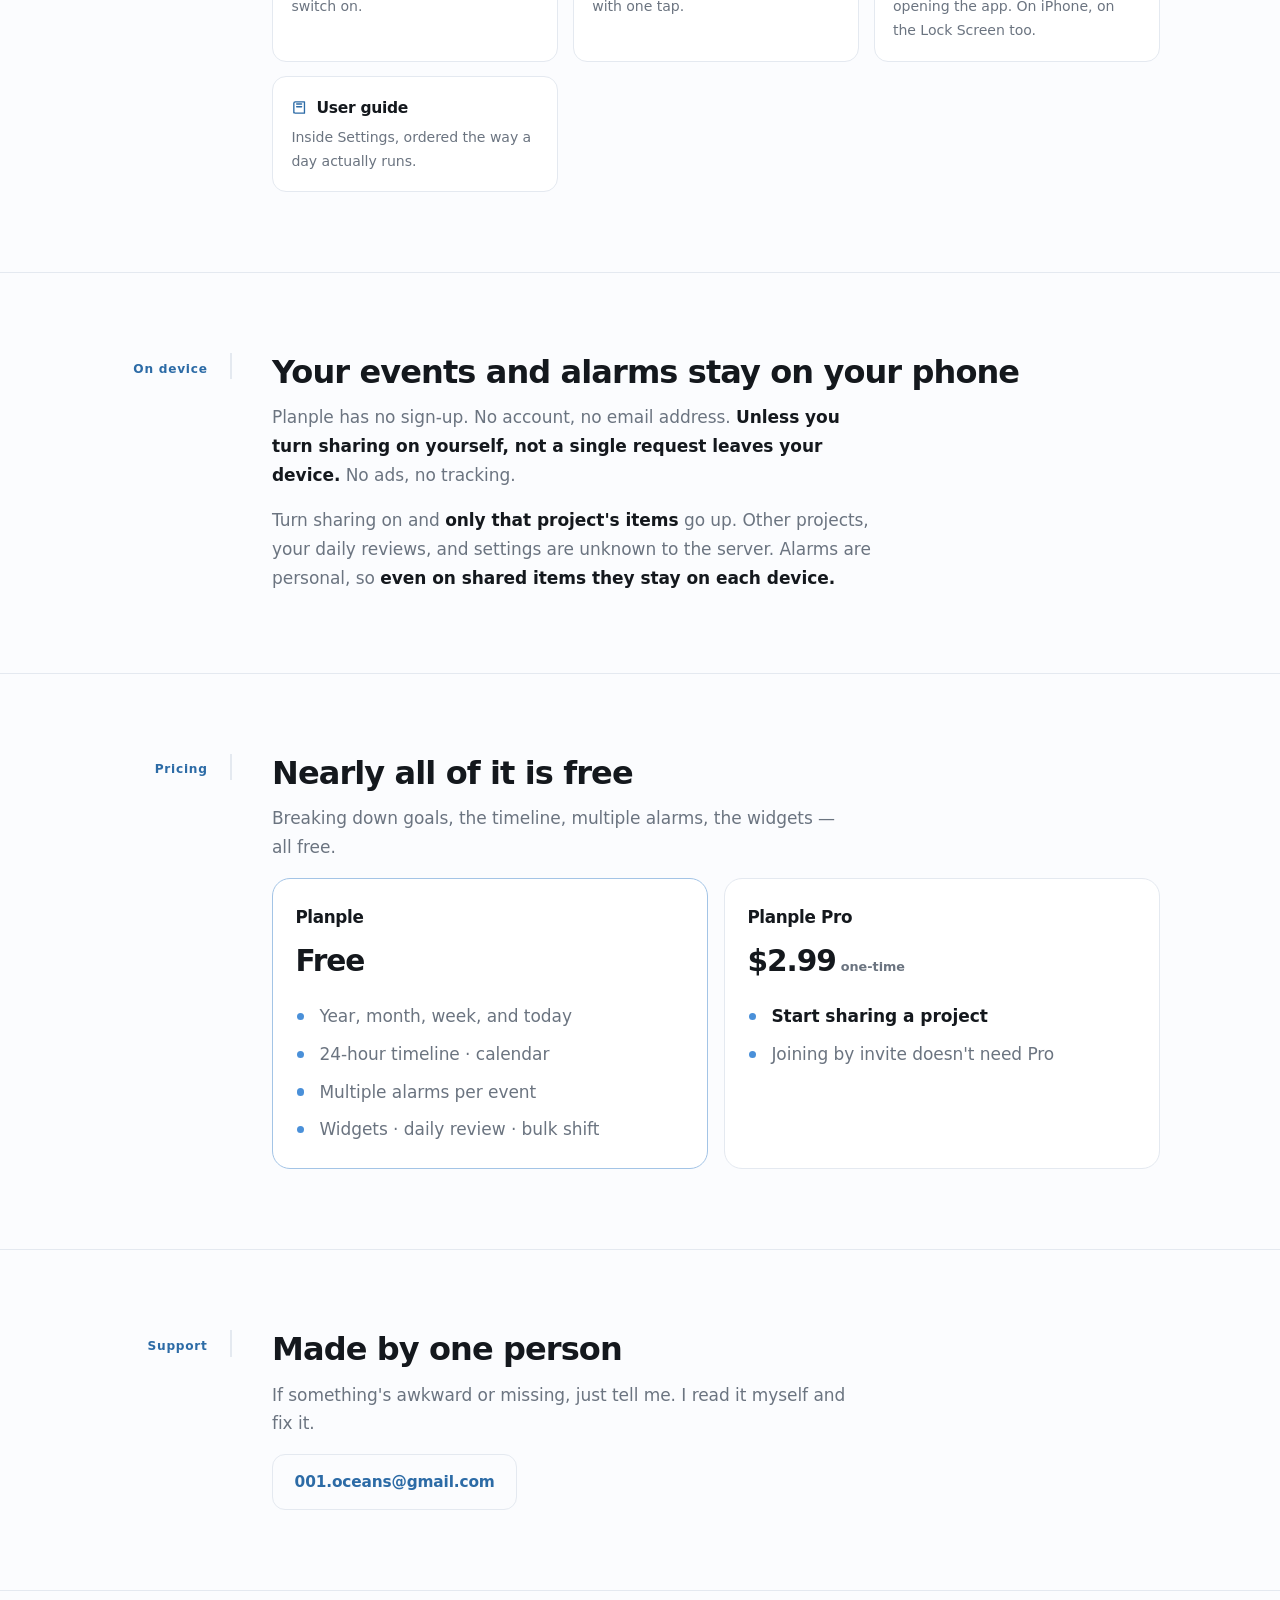
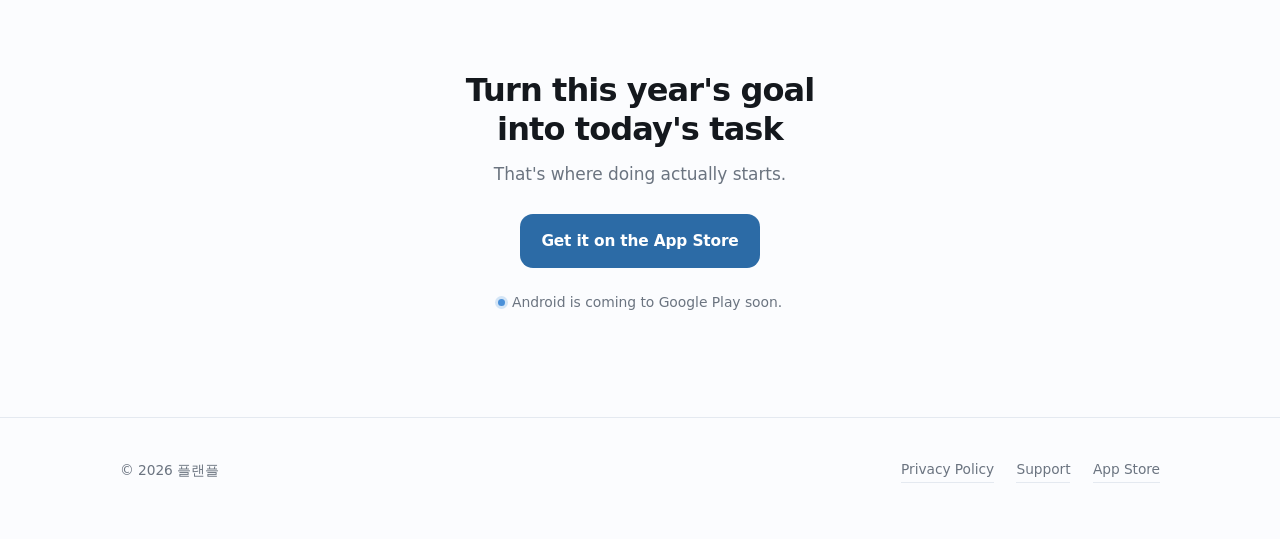
==== commit 11583824: "사실 칩도 안드로이드 스위치를 따른다" ====
--- a/index.html
+++ b/index.html
@@ -417,7 +417,8 @@
           <li><span class="ko">광고 없음</span><span class="en">No ads</span></li>
           <li><span class="ko">추적 없음</span><span class="en">No tracking</span></li>
           <li><span class="ko">한국어 · 영어</span><span class="en">English · Korean</span></li>
-          <li><span class="ko">iPhone · iPad</span><span class="en">iPhone · iPad</span></li>
+          <li class="android-soon" style="padding:inherit;font-size:inherit;color:inherit"><span class="ko">iPhone · iPad</span><span class="en">iPhone · iPad</span></li>
+          <li class="android-live"><span class="ko">iPhone · iPad · Android</span><span class="en">iPhone · iPad · Android</span></li>
         </ul>
       </div>
 
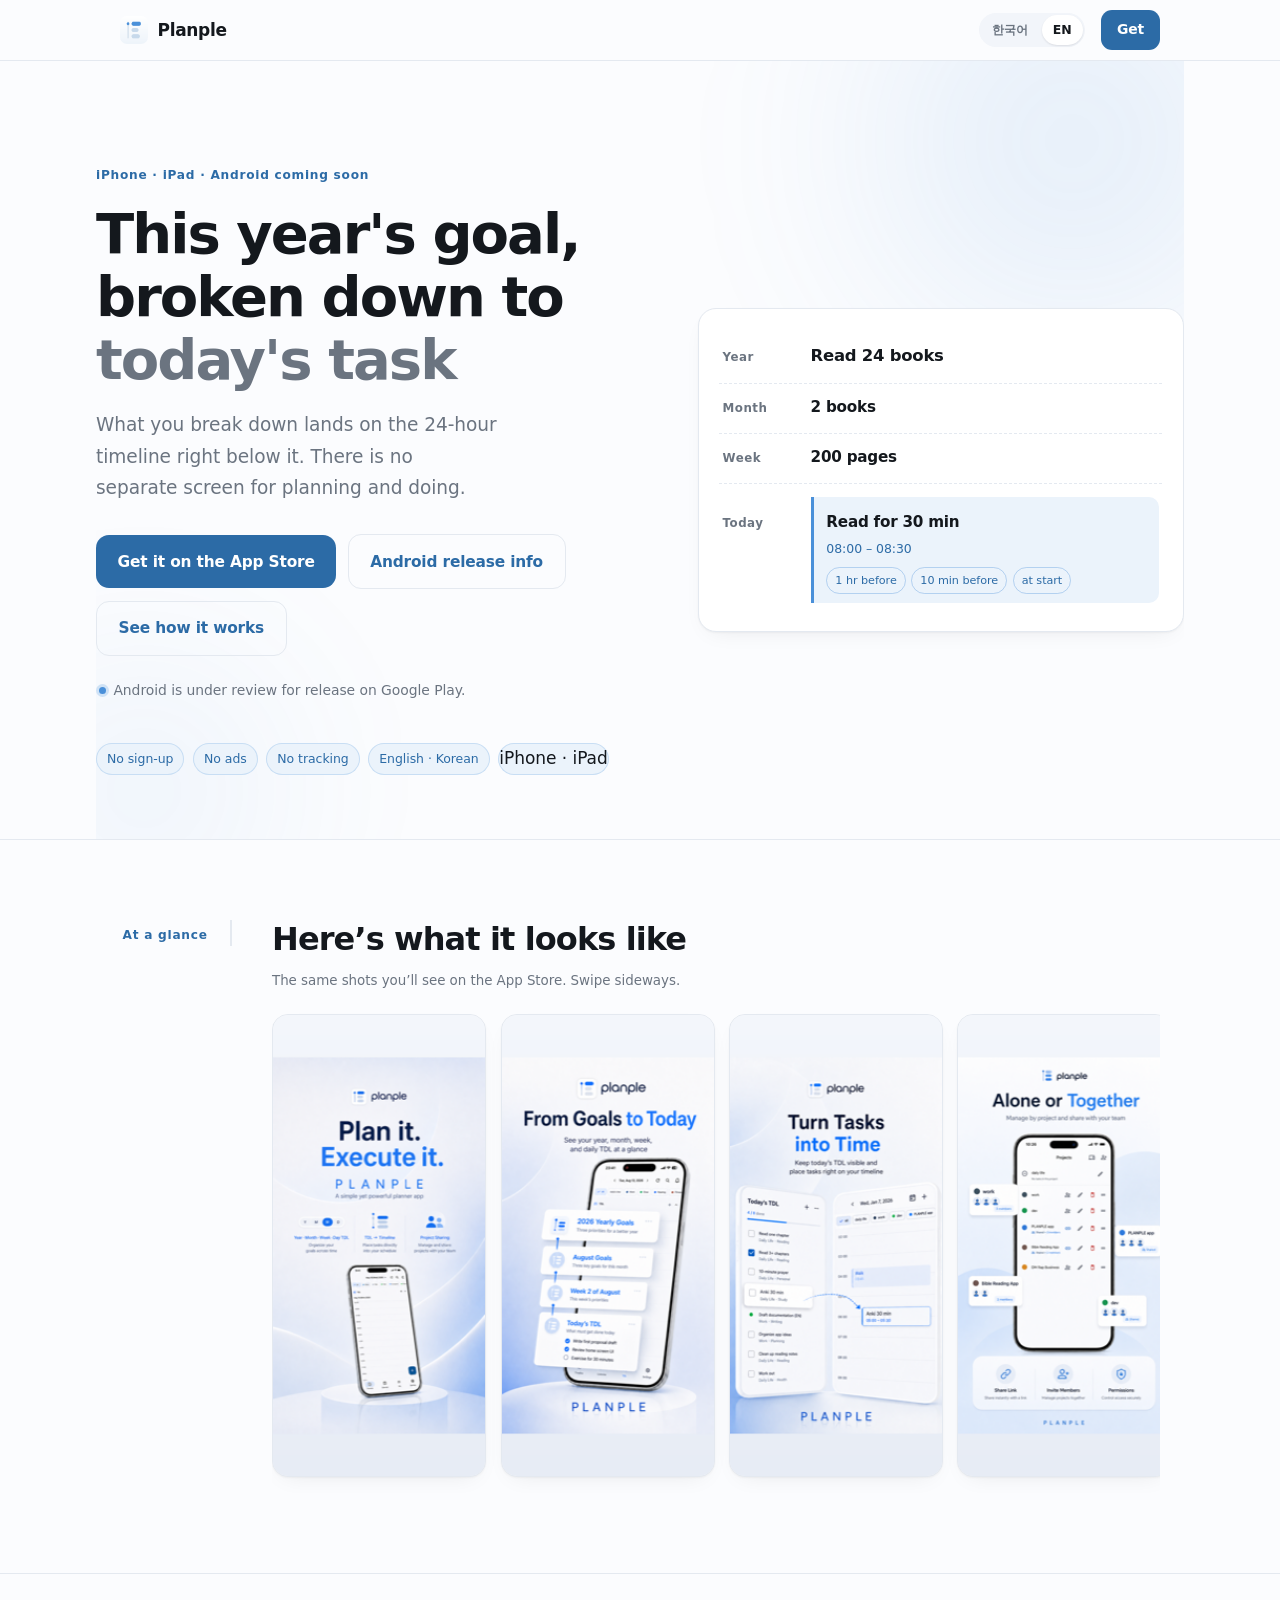
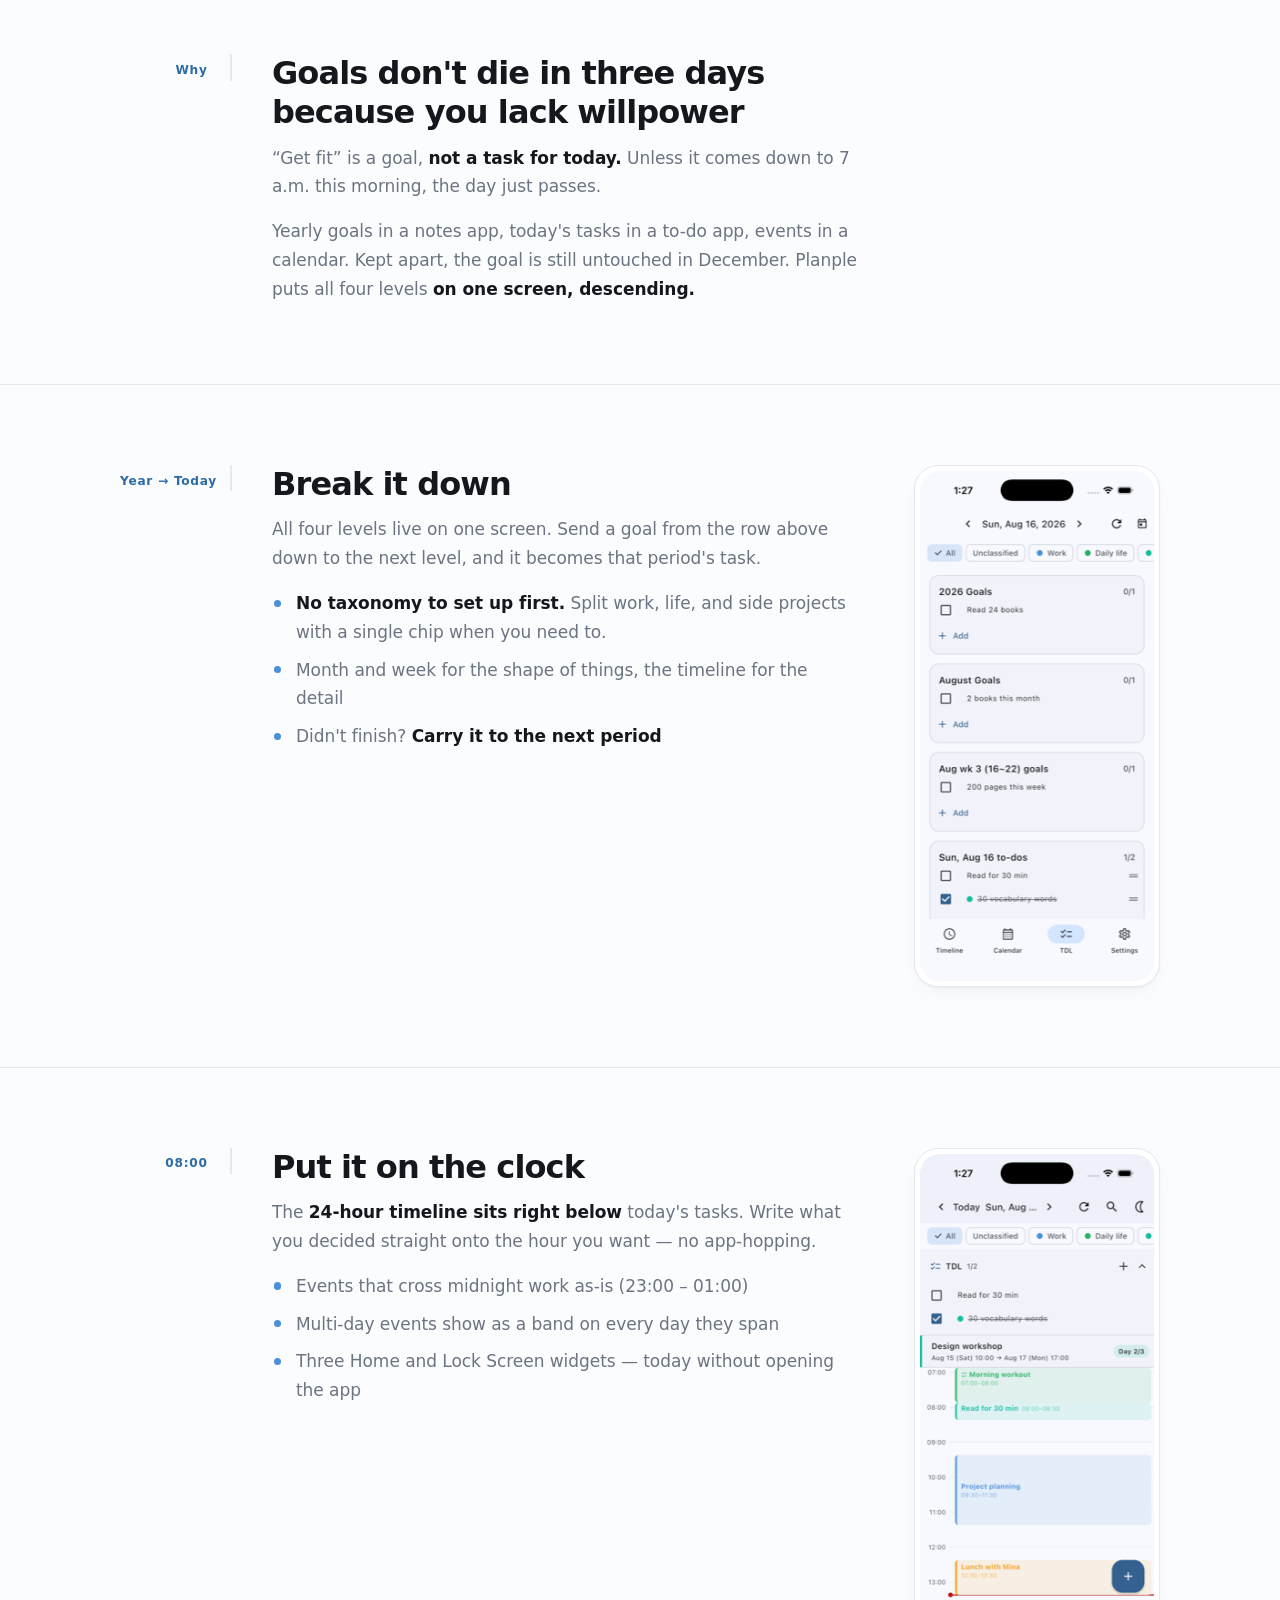
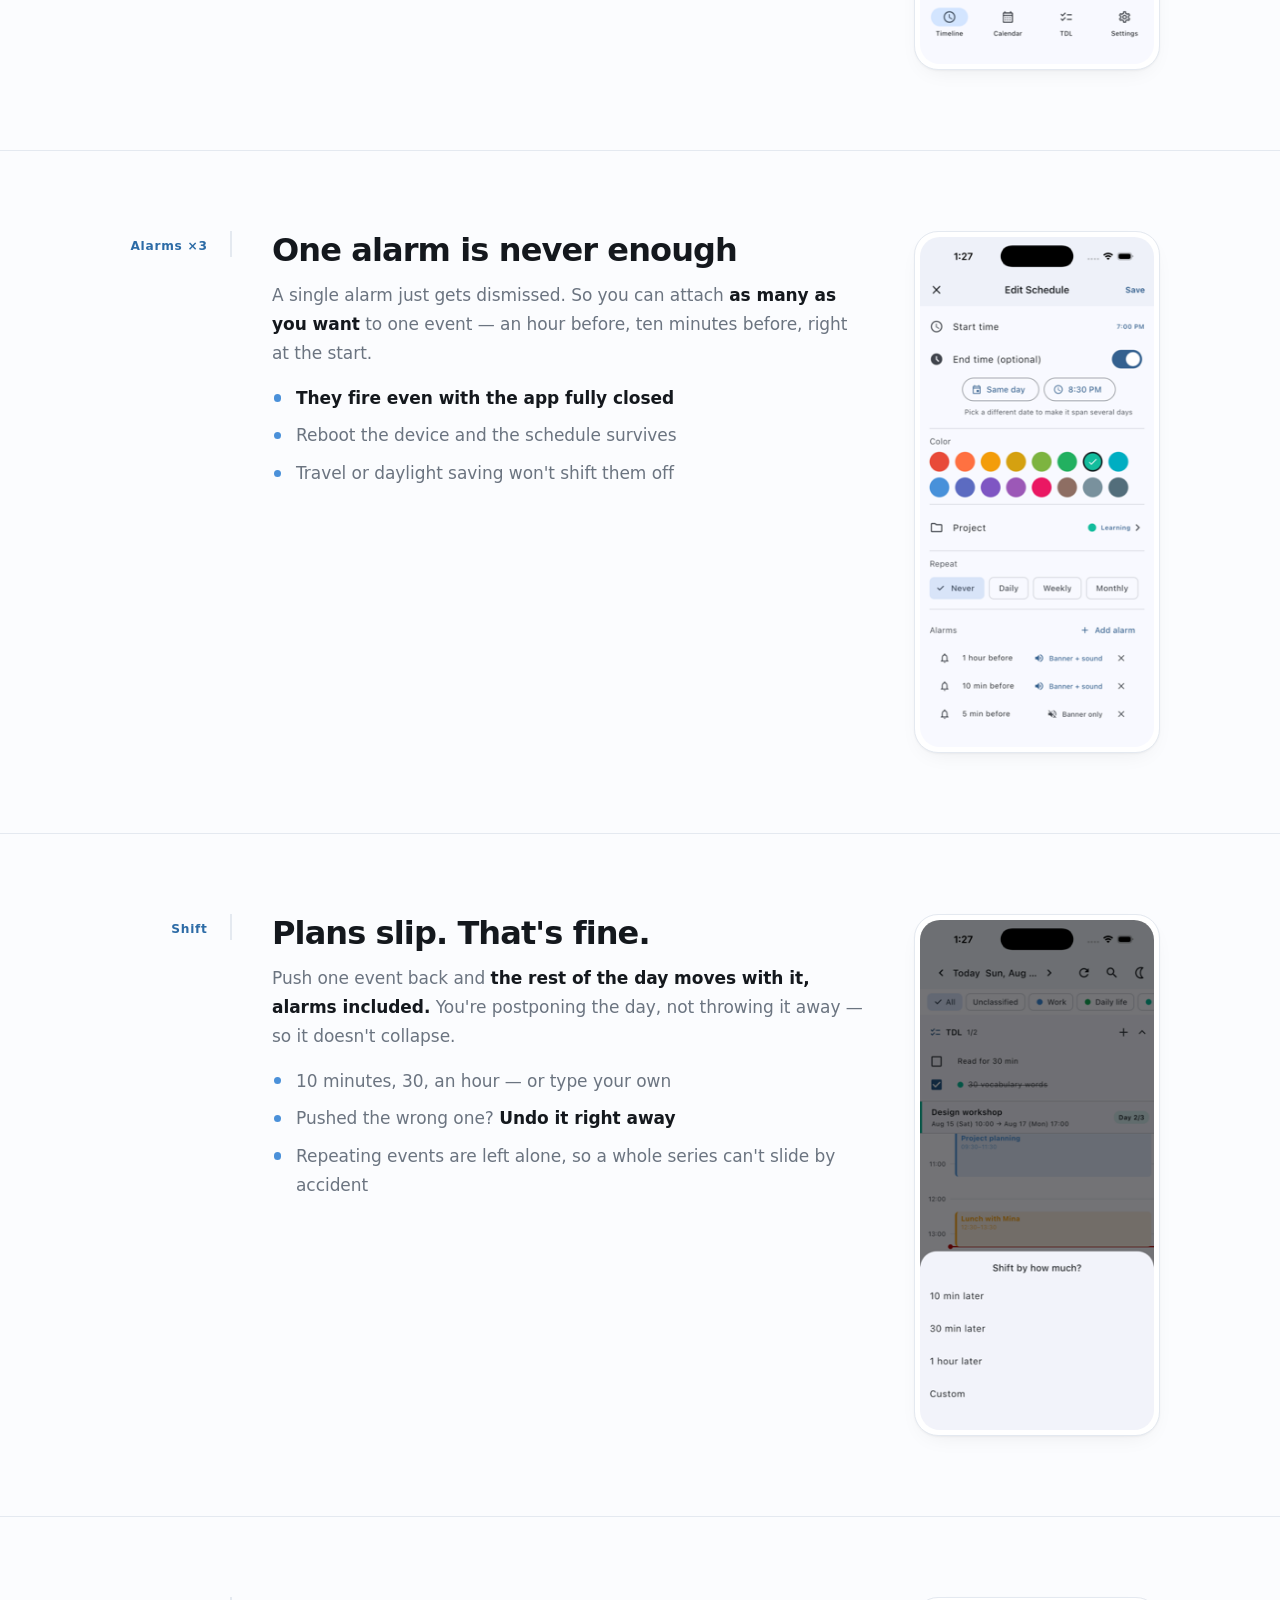
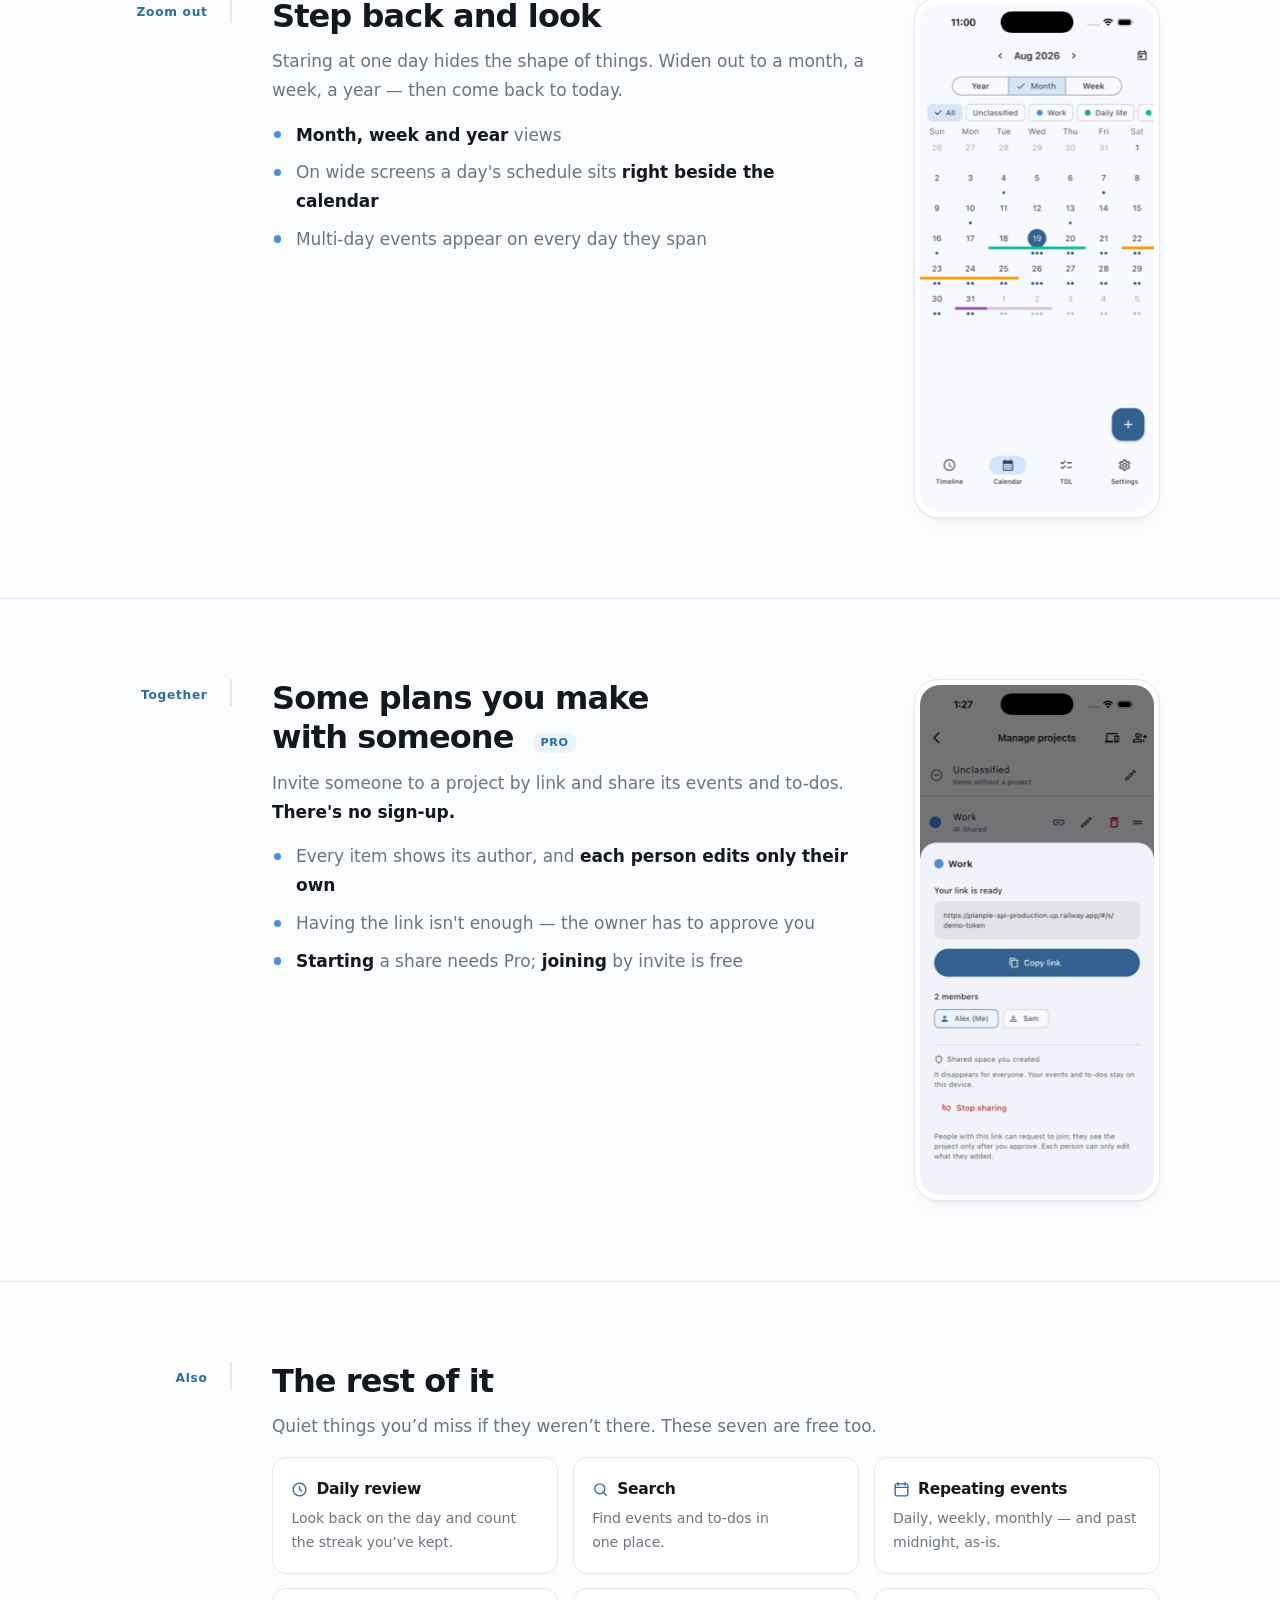
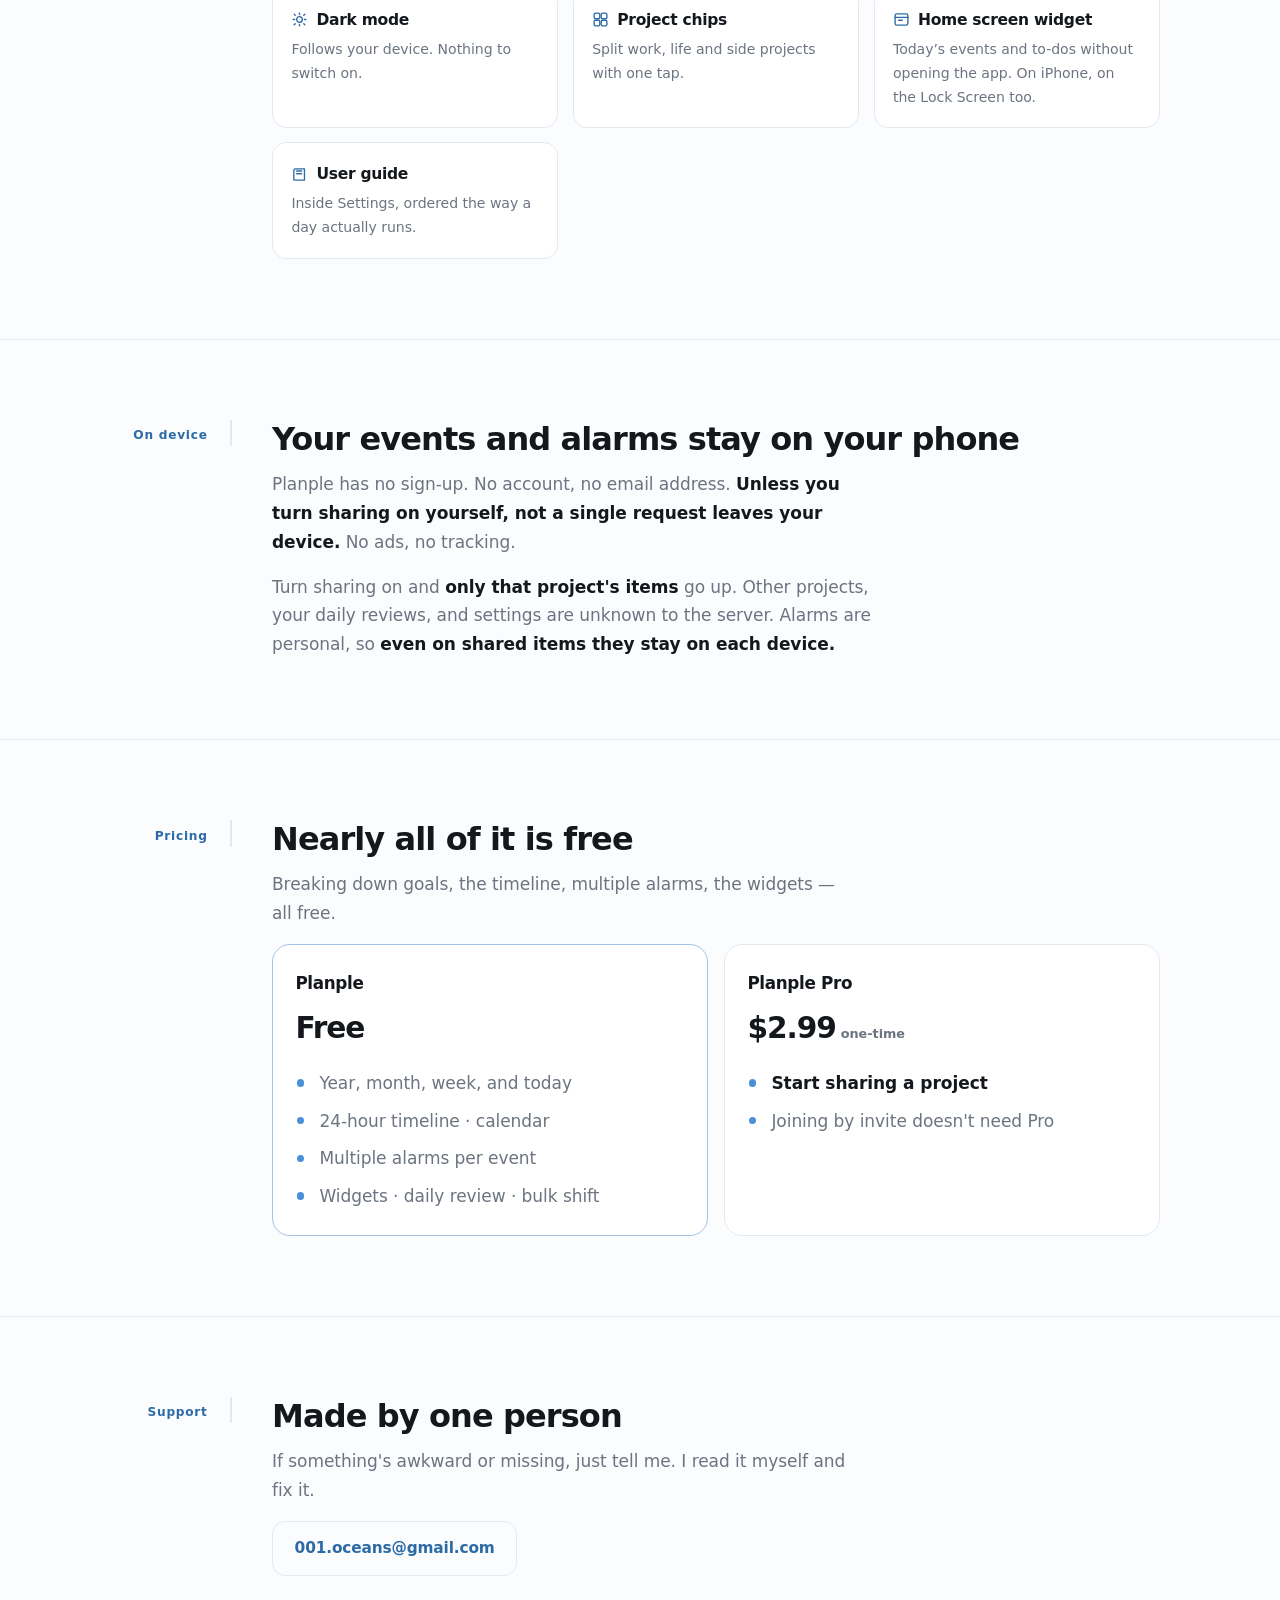
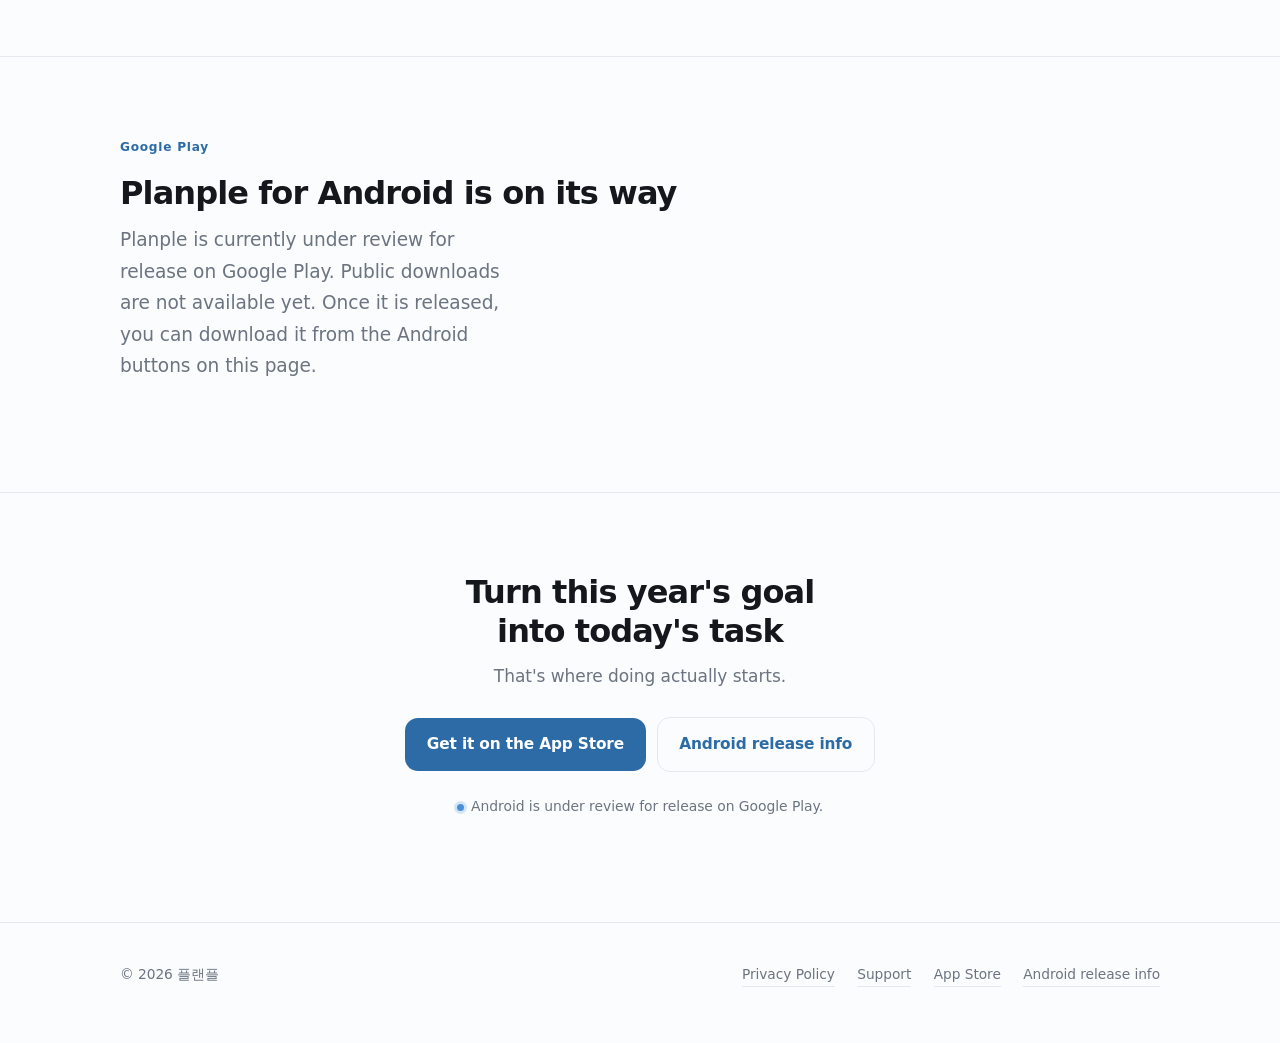
==== commit fa8fe8e0: "feat: 안드로이드 출시 안내 버튼 활성화" ====
--- a/index.html
+++ b/index.html
@@ -1,5 +1,5 @@
 <!doctype html>
-<!-- data-android: "soon" = 비공개 테스트 중(플레이 버튼 숨김, 안내만) · "live" = 프로덕션 게시됨(플레이 버튼 표시).
+<!-- data-android: "soon" = 공개 전(출시 안내 버튼 표시) · "live" = 프로덕션 게시됨(플레이 버튼 표시).
      프로덕션 게시되면 이 값만 "live"로 바꿔 푸시한다. -->
 <html lang="ko" data-android="soon">
 <head>
@@ -117,7 +117,9 @@
 .btn-sm { padding: .5rem 1rem; font-size: .87rem; border-radius: 11px; }
 /* 안드로이드 출시 스위치 — <html data-android="soon|live">. 둘 중 하나만 보인다. */
 html:not([data-android="live"]) .android-live { display: none !important; }
-html[data-android="live"] .android-soon { display: none !important; }
+html[data-android="live"] .android-soon,
+html[data-android="live"] .android-pending { display: none !important; }
+#android-status { scroll-margin-top: 6rem; }
 .android-soon { display: inline-flex; align-items: center; gap: .45rem; font-size: .87rem;
   color: var(--muted); padding: .55rem .2rem; }
 .android-soon .dot { width: 7px; height: 7px; border-radius: 50%; background: var(--accent);
@@ -404,13 +406,16 @@
           <a class="btn btn-primary android-live" href="https://play.google.com/store/apps/details?id=com.ocean.schedule_app">
             <span class="ko">Google Play에서 받기</span><span class="en">Get it on Google Play</span>
           </a>
+          <a class="btn btn-quiet android-pending" href="#android-status">
+            <span class="ko">Android 출시 준비 중</span><span class="en">Android release info</span>
+          </a>
           <a class="btn btn-quiet" href="#how">
             <span class="ko">어떻게 되는지 보기</span><span class="en">See how it works</span>
           </a>
         </div>
         <p class="android-soon"><span class="dot" aria-hidden="true"></span>
-          <span class="ko">Android는 비공개 테스트 중입니다. 곧 Google Play에 올라옵니다.</span>
-          <span class="en">Android is in closed testing. Coming to Google Play soon.</span>
+          <span class="ko">Android는 Google Play 출시 심사 중입니다.</span>
+          <span class="en">Android is under review for release on Google Play.</span>
         </p>
         <ul class="facts">
           <li><span class="ko">가입 없음</span><span class="en">No sign-up</span></li>
@@ -831,6 +836,20 @@
     </div>
   </section>
 
+  <!-- 공개 전에는 다운로드 오류 대신 현재 출시 상태를 안내한다. -->
+  <section id="android-status" class="android-pending" aria-labelledby="android-status-title">
+    <div class="wrap">
+      <p class="eyebrow">Google Play</p>
+      <h2 id="android-status-title"><span class="ko">Android 출시를 준비하고 있어요</span><span class="en">Planple for Android is on its way</span></h2>
+      <p class="lede">
+        <span class="ko">현재 Google Play 출시 심사가 진행 중입니다. 아직 일반 다운로드는 열리지 않았어요.
+          공개되면 이 페이지의 Android 버튼에서 바로 다운로드할 수 있습니다.</span>
+        <span class="en">Planple is currently under review for release on Google Play. Public downloads are not available yet.
+          Once it is released, you can download it from the Android buttons on this page.</span>
+      </p>
+    </div>
+  </section>
+
   <!-- ── 마무리 ─────────────────────────────────────────── -->
   <section class="closer">
     <div class="wrap">
@@ -849,10 +868,13 @@
         <a class="btn btn-primary android-live" href="https://play.google.com/store/apps/details?id=com.ocean.schedule_app">
           <span class="ko">Google Play에서 받기</span><span class="en">Get it on Google Play</span>
         </a>
+        <a class="btn btn-quiet android-pending" href="#android-status">
+          <span class="ko">Android 출시 준비 중</span><span class="en">Android release info</span>
+        </a>
       </div>
       <p class="android-soon" style="justify-content:center;margin-top:.9rem"><span class="dot" aria-hidden="true"></span>
-        <span class="ko">Android는 곧 Google Play에 올라옵니다.</span>
-        <span class="en">Android is coming to Google Play soon.</span>
+        <span class="ko">Android는 Google Play 출시 심사 중입니다.</span>
+        <span class="en">Android is under review for release on Google Play.</span>
       </p>
     </div>
   </section>
@@ -868,6 +890,7 @@
     <a href="#support"><span class="ko">문의</span><span class="en">Support</span></a>
     <a href="https://apps.apple.com/app/id6793577924">App Store</a>
     <a class="android-live" href="https://play.google.com/store/apps/details?id=com.ocean.schedule_app">Google Play</a>
+    <a class="android-pending" href="#android-status"><span class="ko">Android 출시 안내</span><span class="en">Android release info</span></a>
   </div>
 </footer>
 
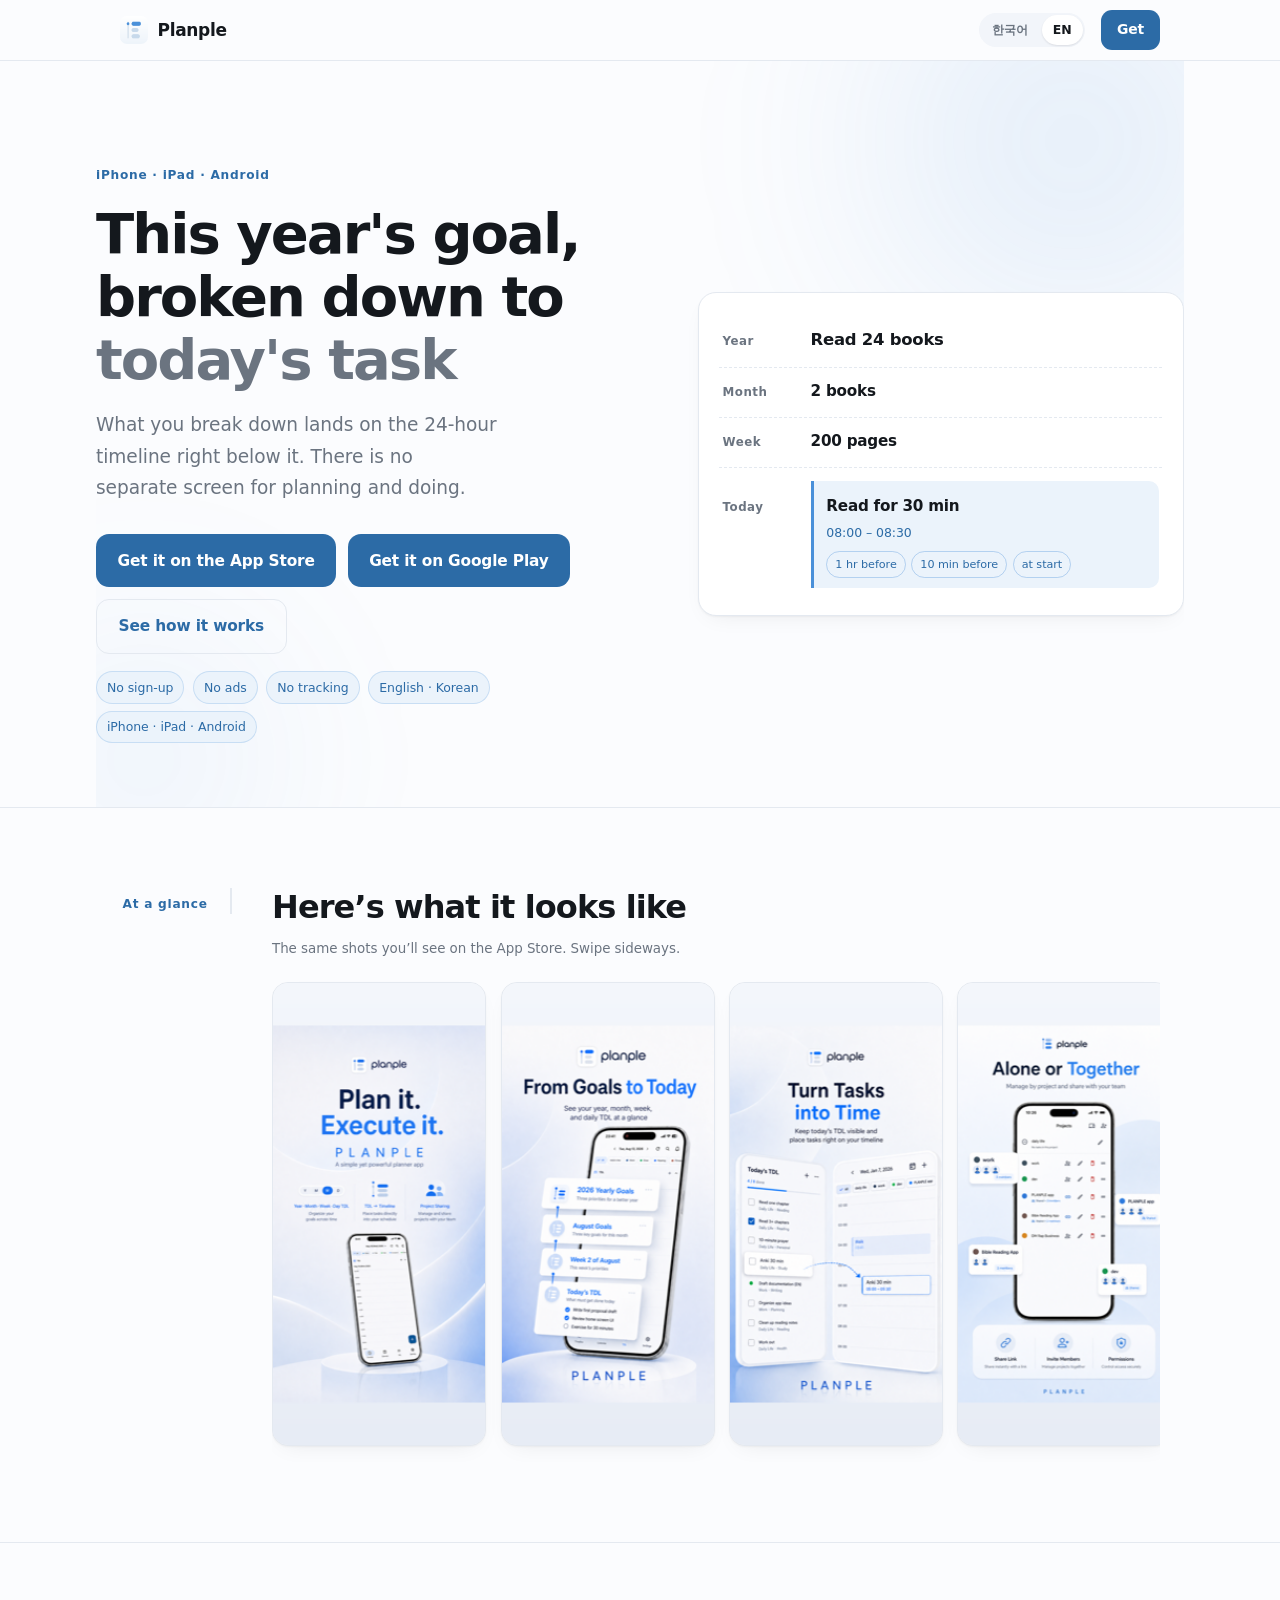
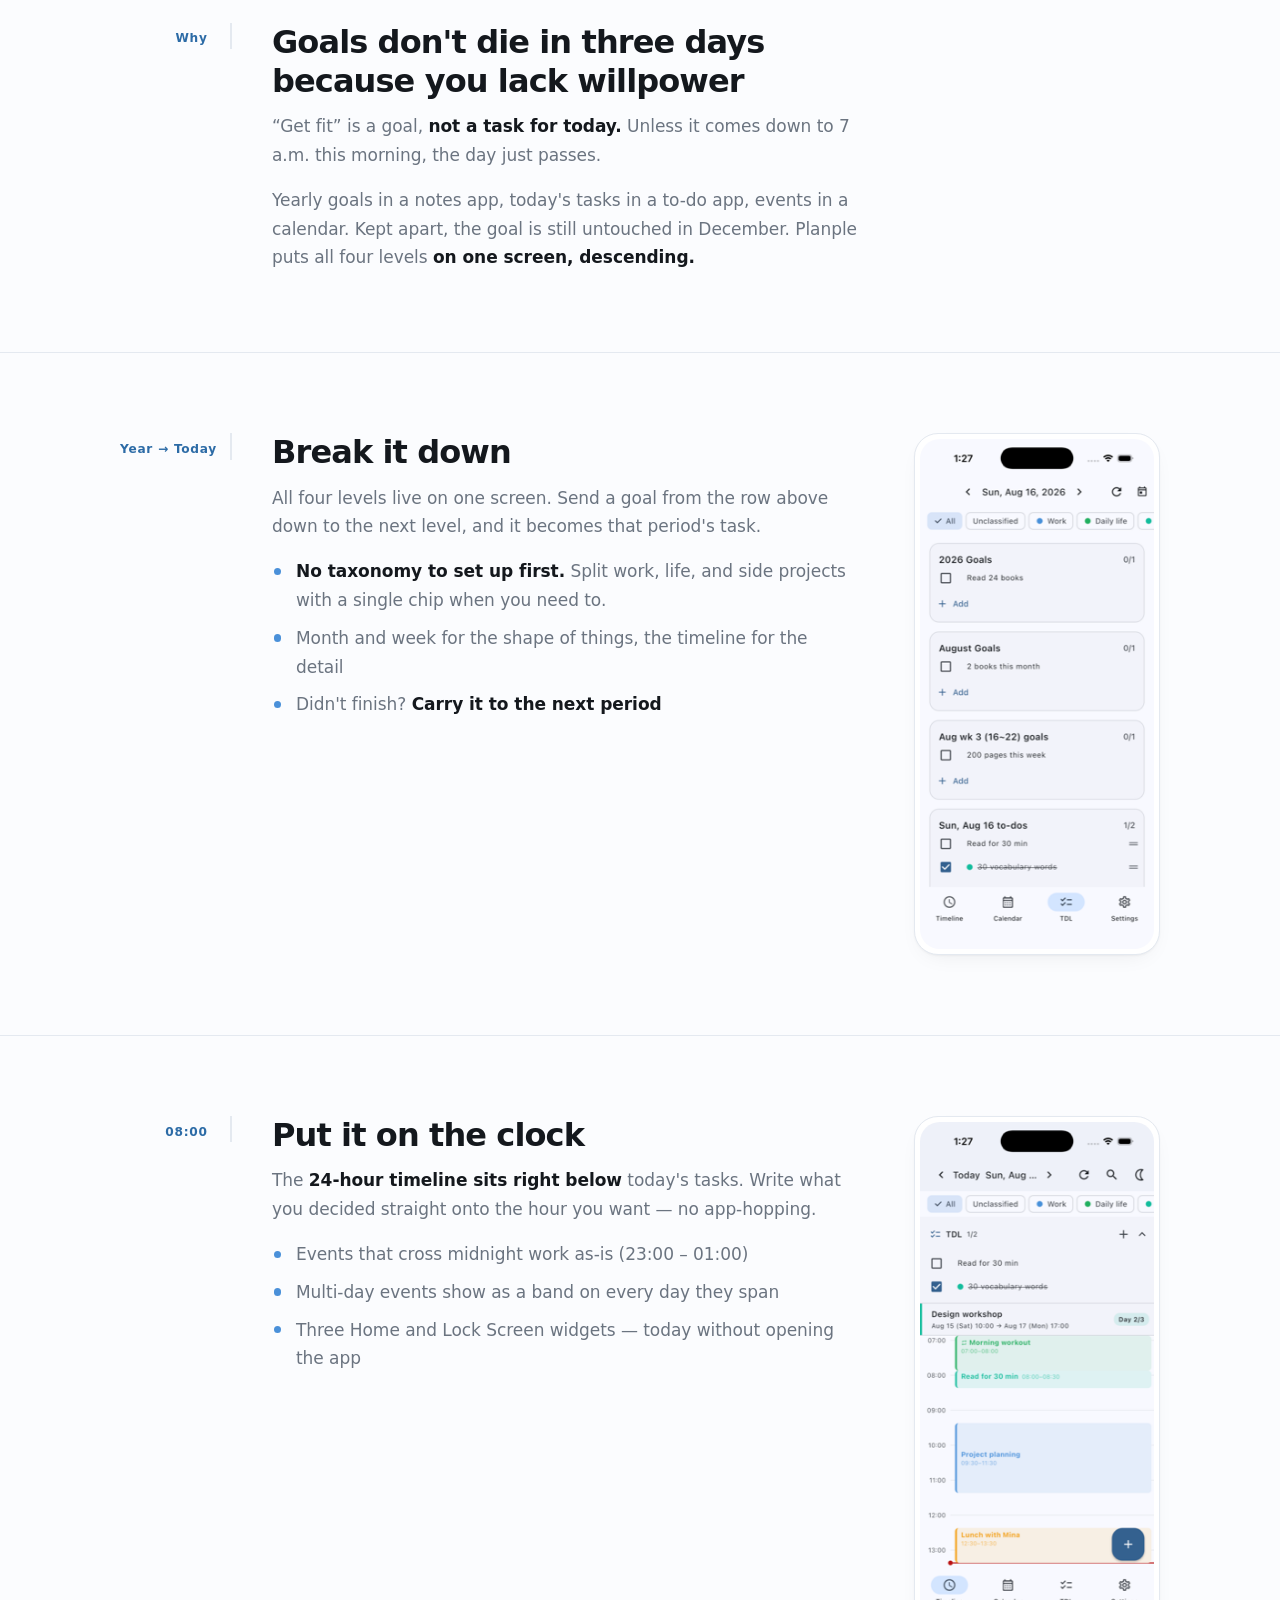
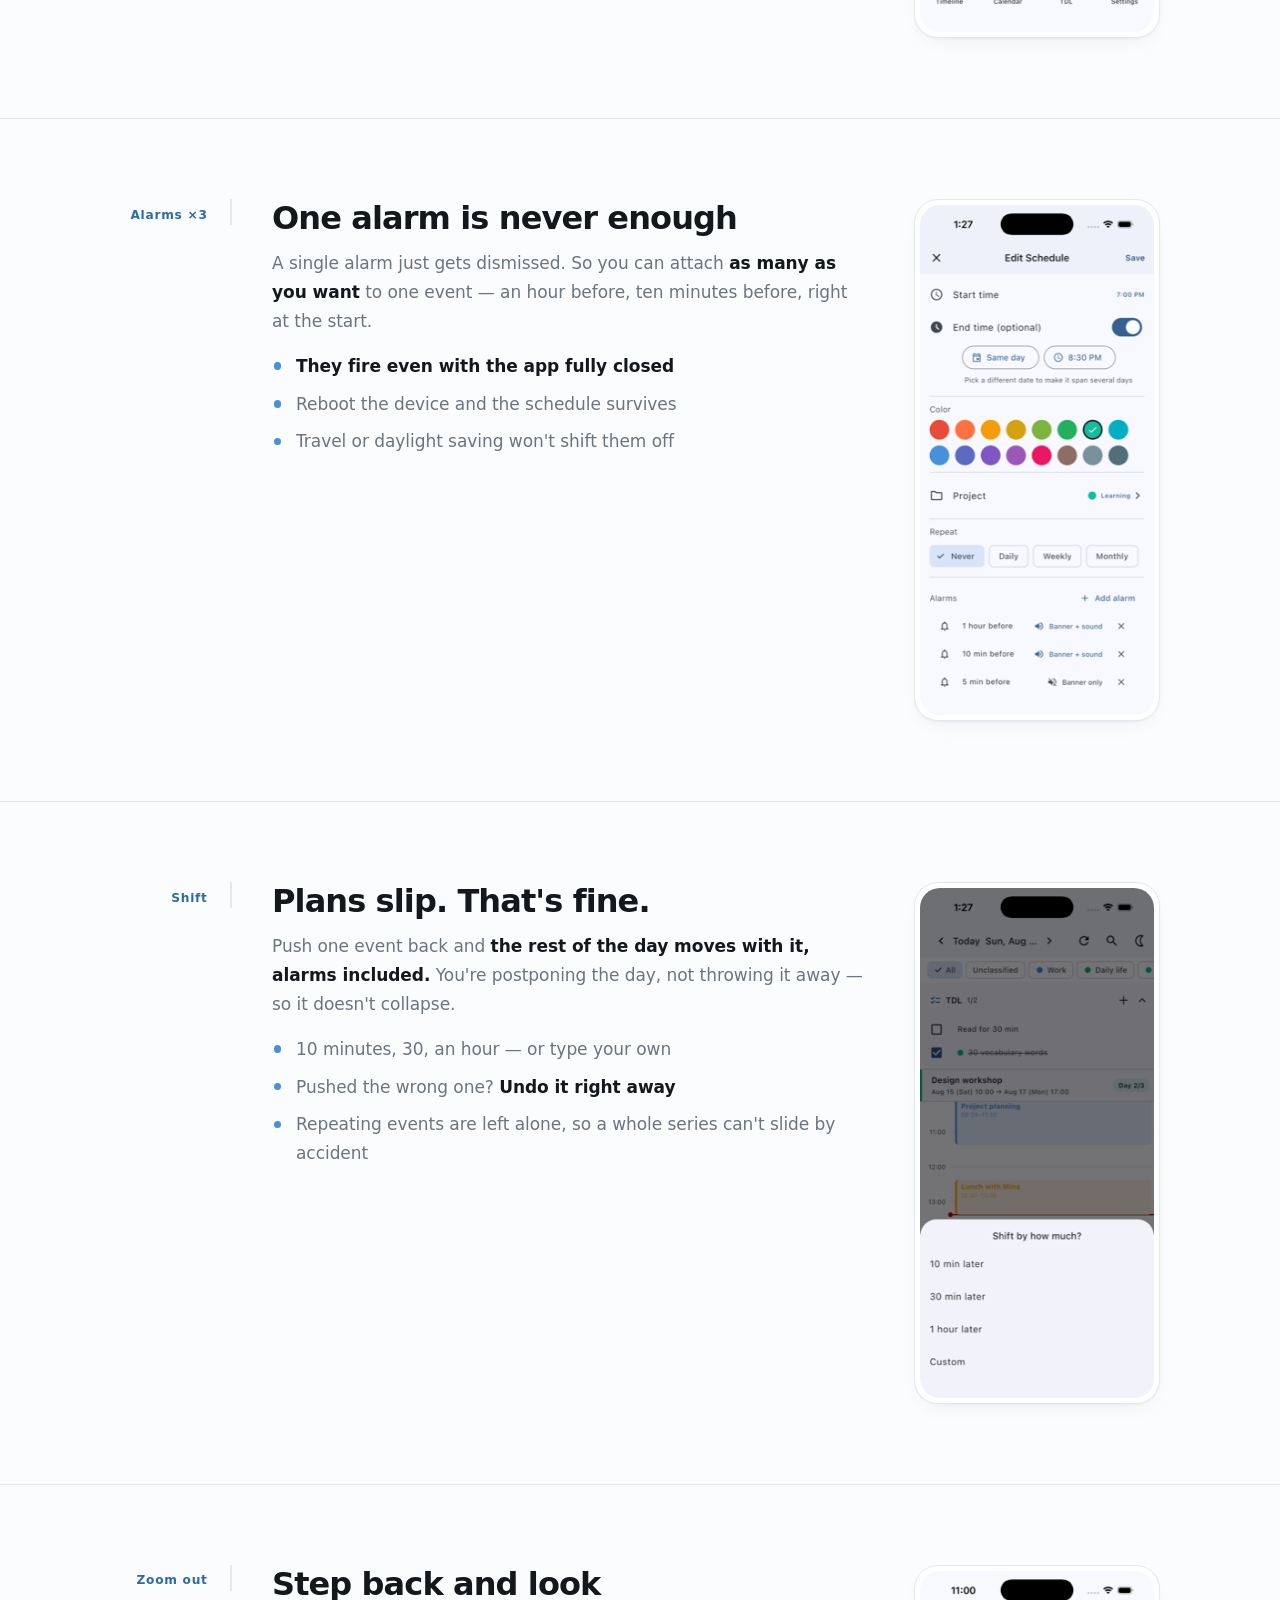
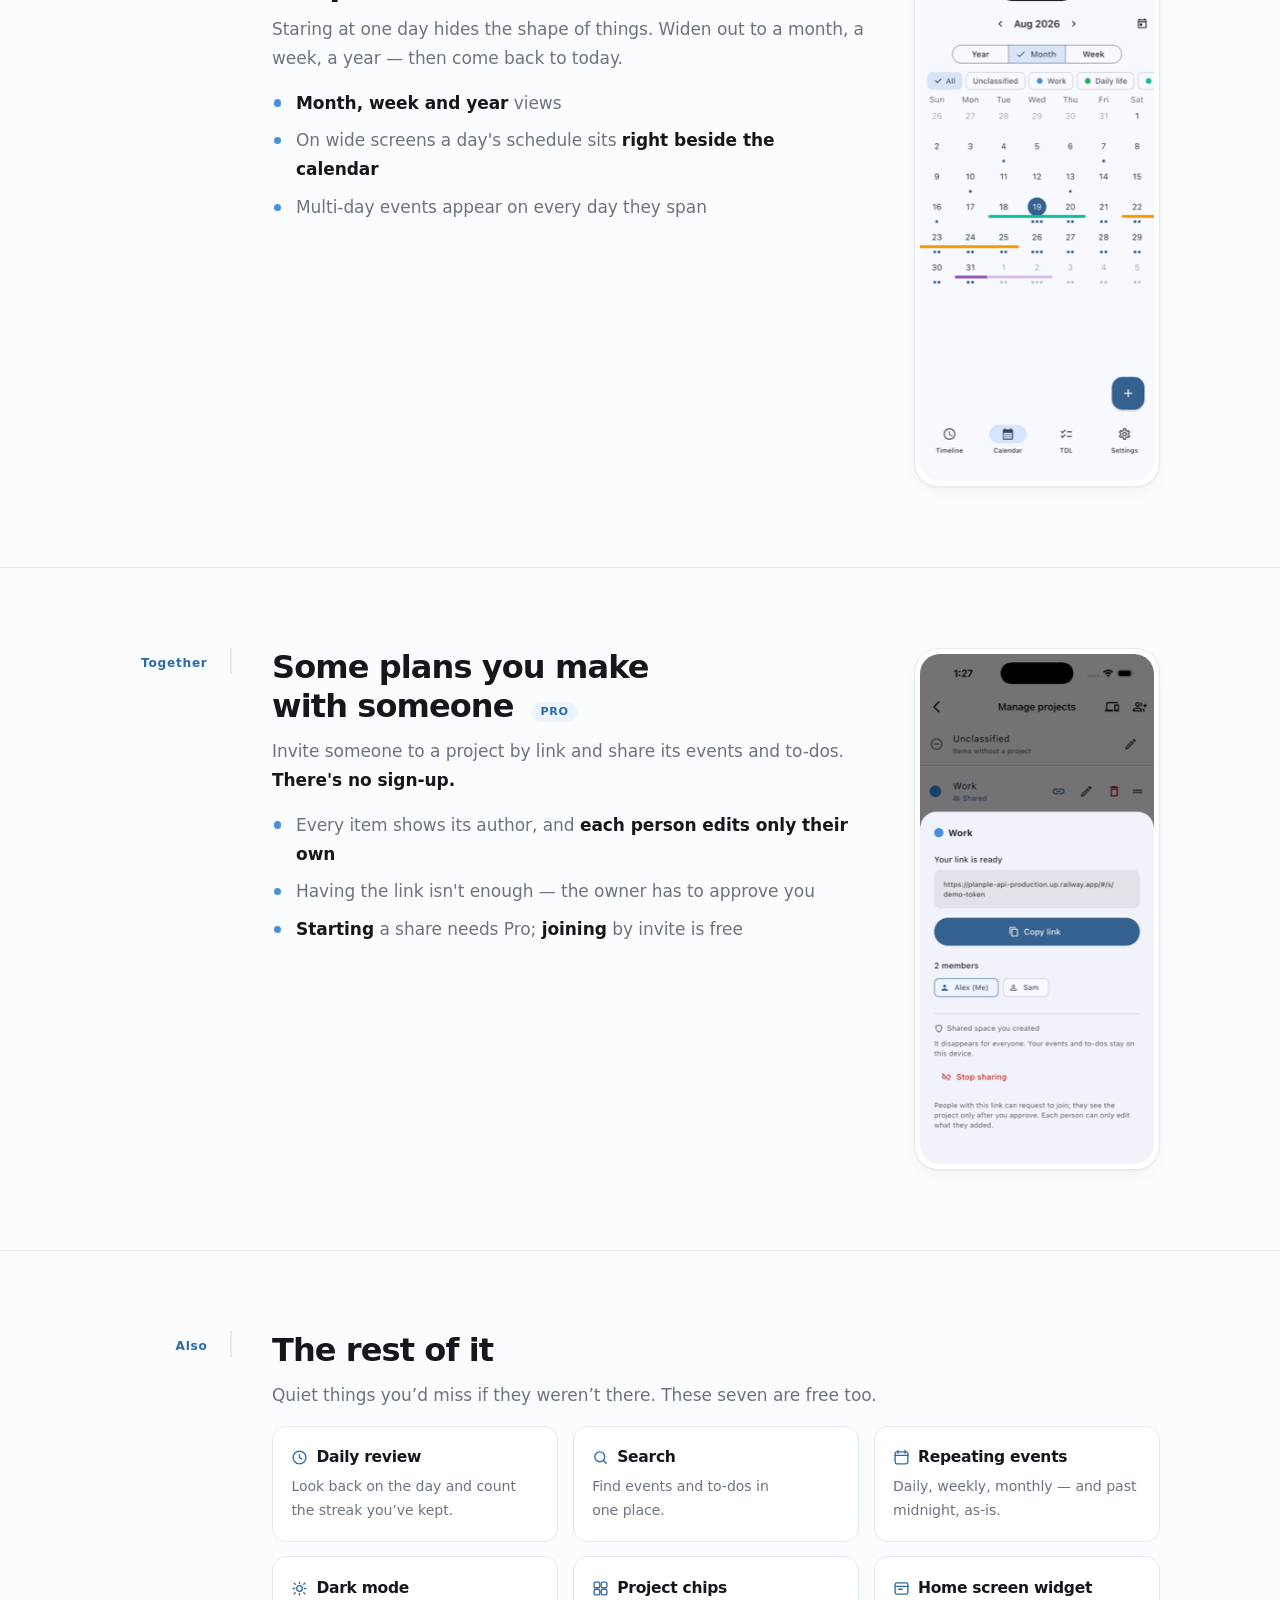
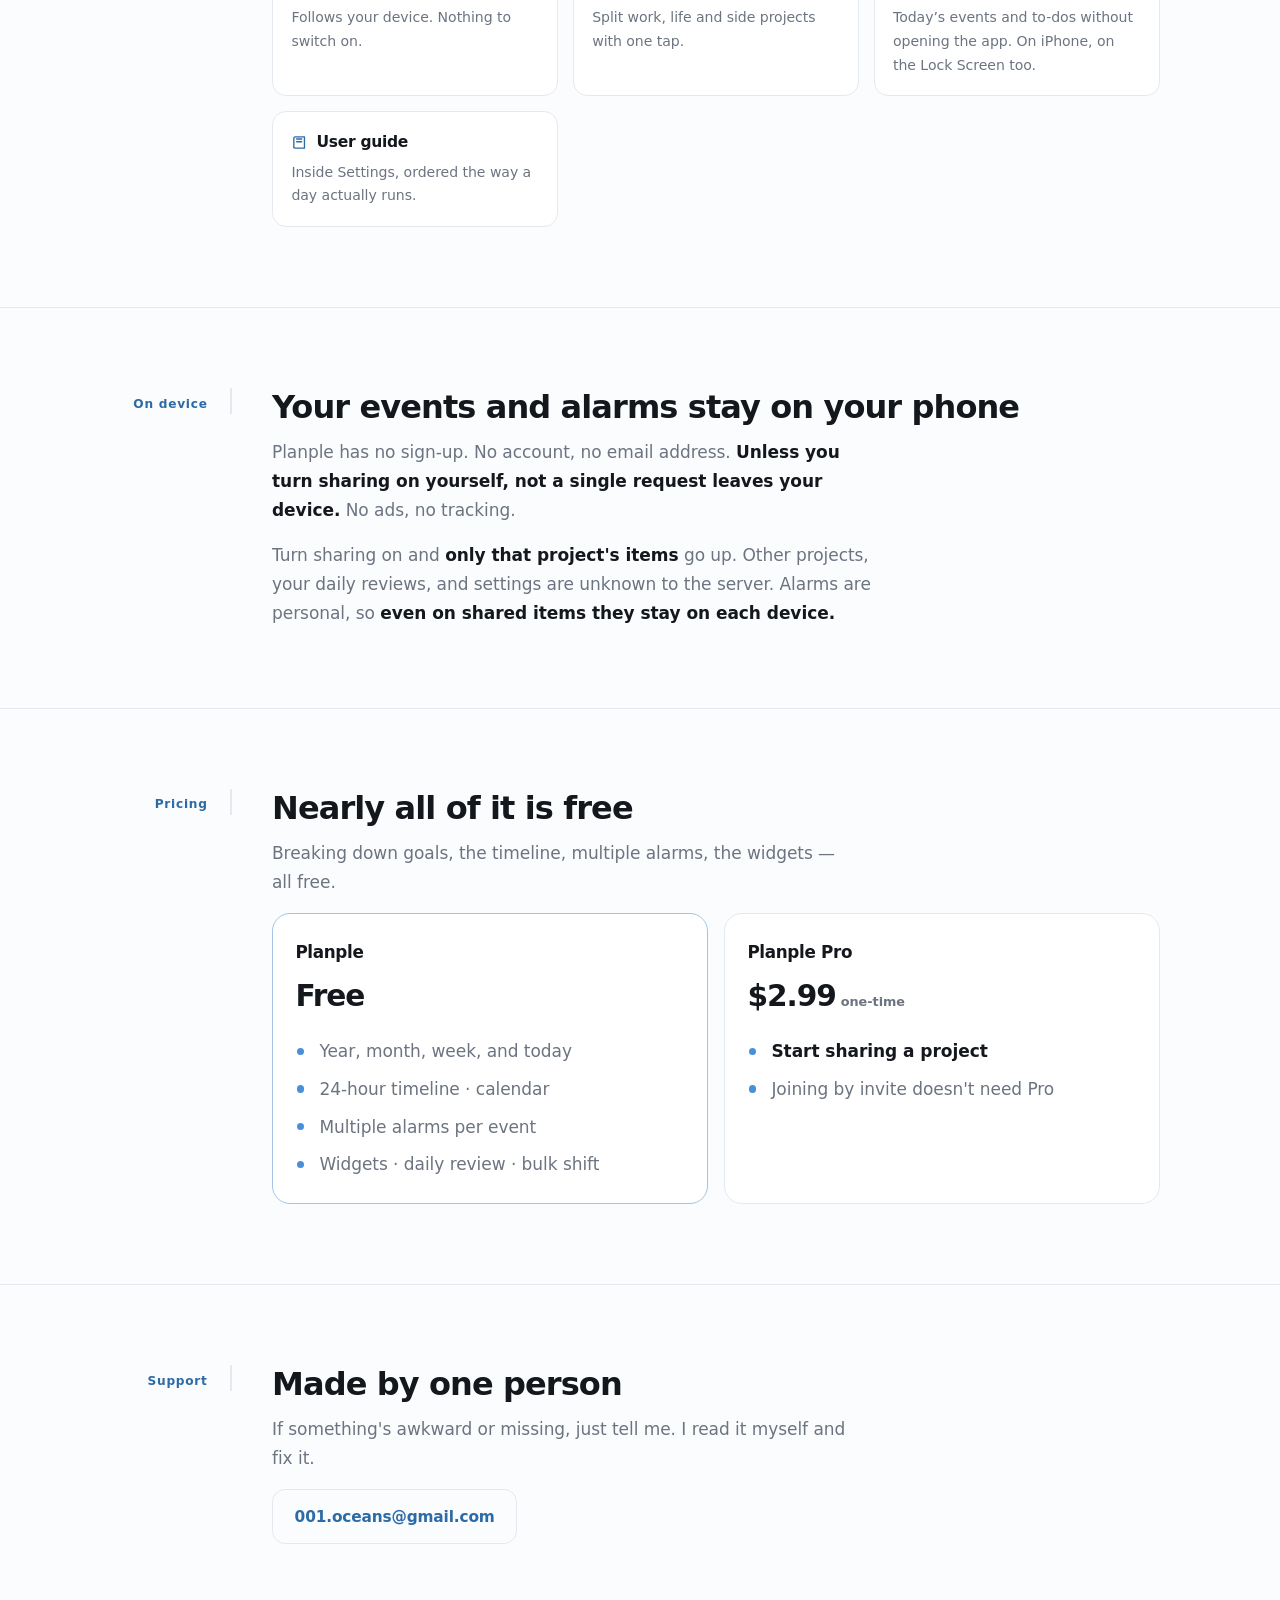
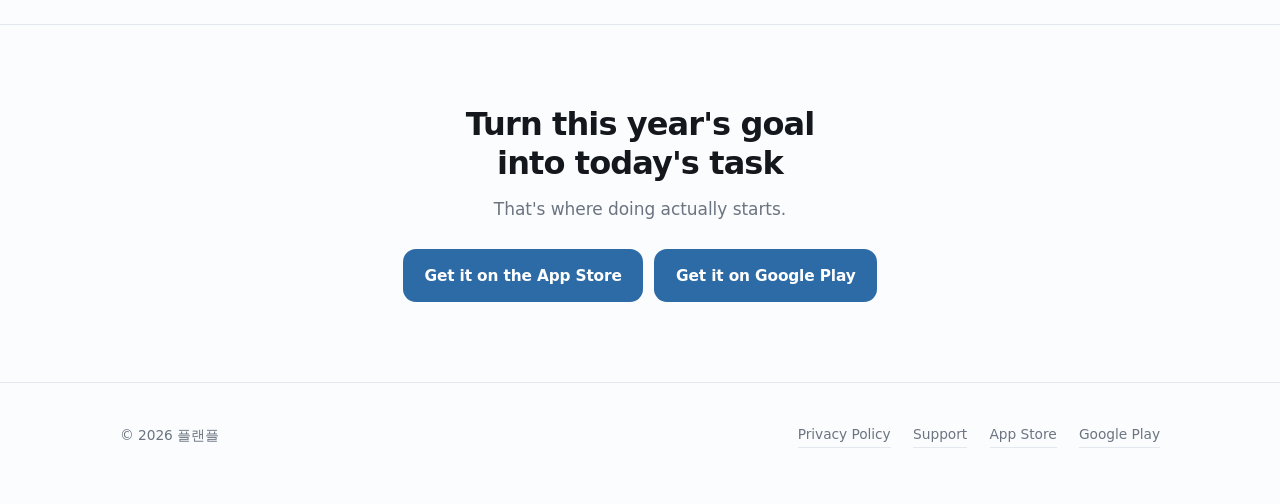
==== commit 315d4638: "feat: 안드로이드 정식 출시 다운로드 버튼 활성화" ====
--- a/index.html
+++ b/index.html
@@ -1,7 +1,7 @@
 <!doctype html>
 <!-- data-android: "soon" = 공개 전(출시 안내 버튼 표시) · "live" = 프로덕션 게시됨(플레이 버튼 표시).
      프로덕션 게시되면 이 값만 "live"로 바꿔 푸시한다. -->
-<html lang="ko" data-android="soon">
+<html lang="ko" data-android="live">
 <head>
 <meta charset="utf-8">
 <meta name="viewport" content="width=device-width, initial-scale=1">
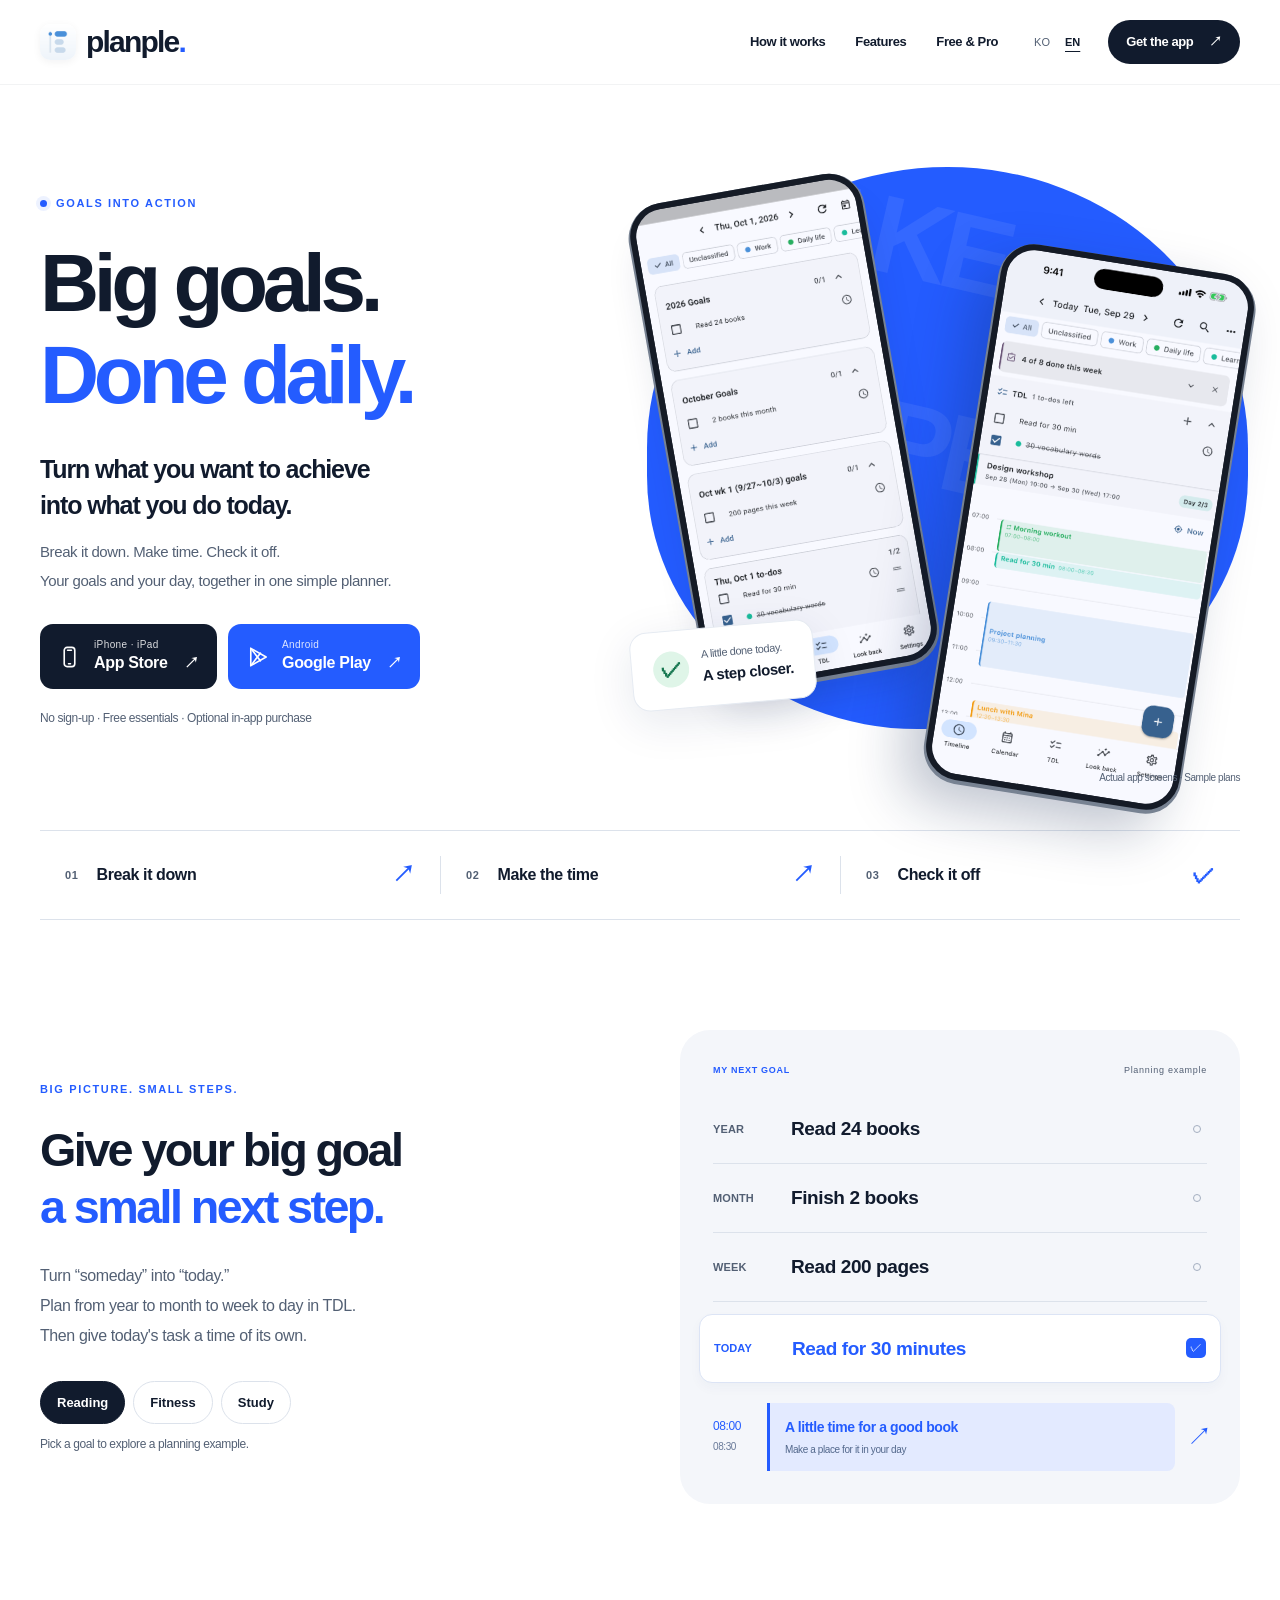
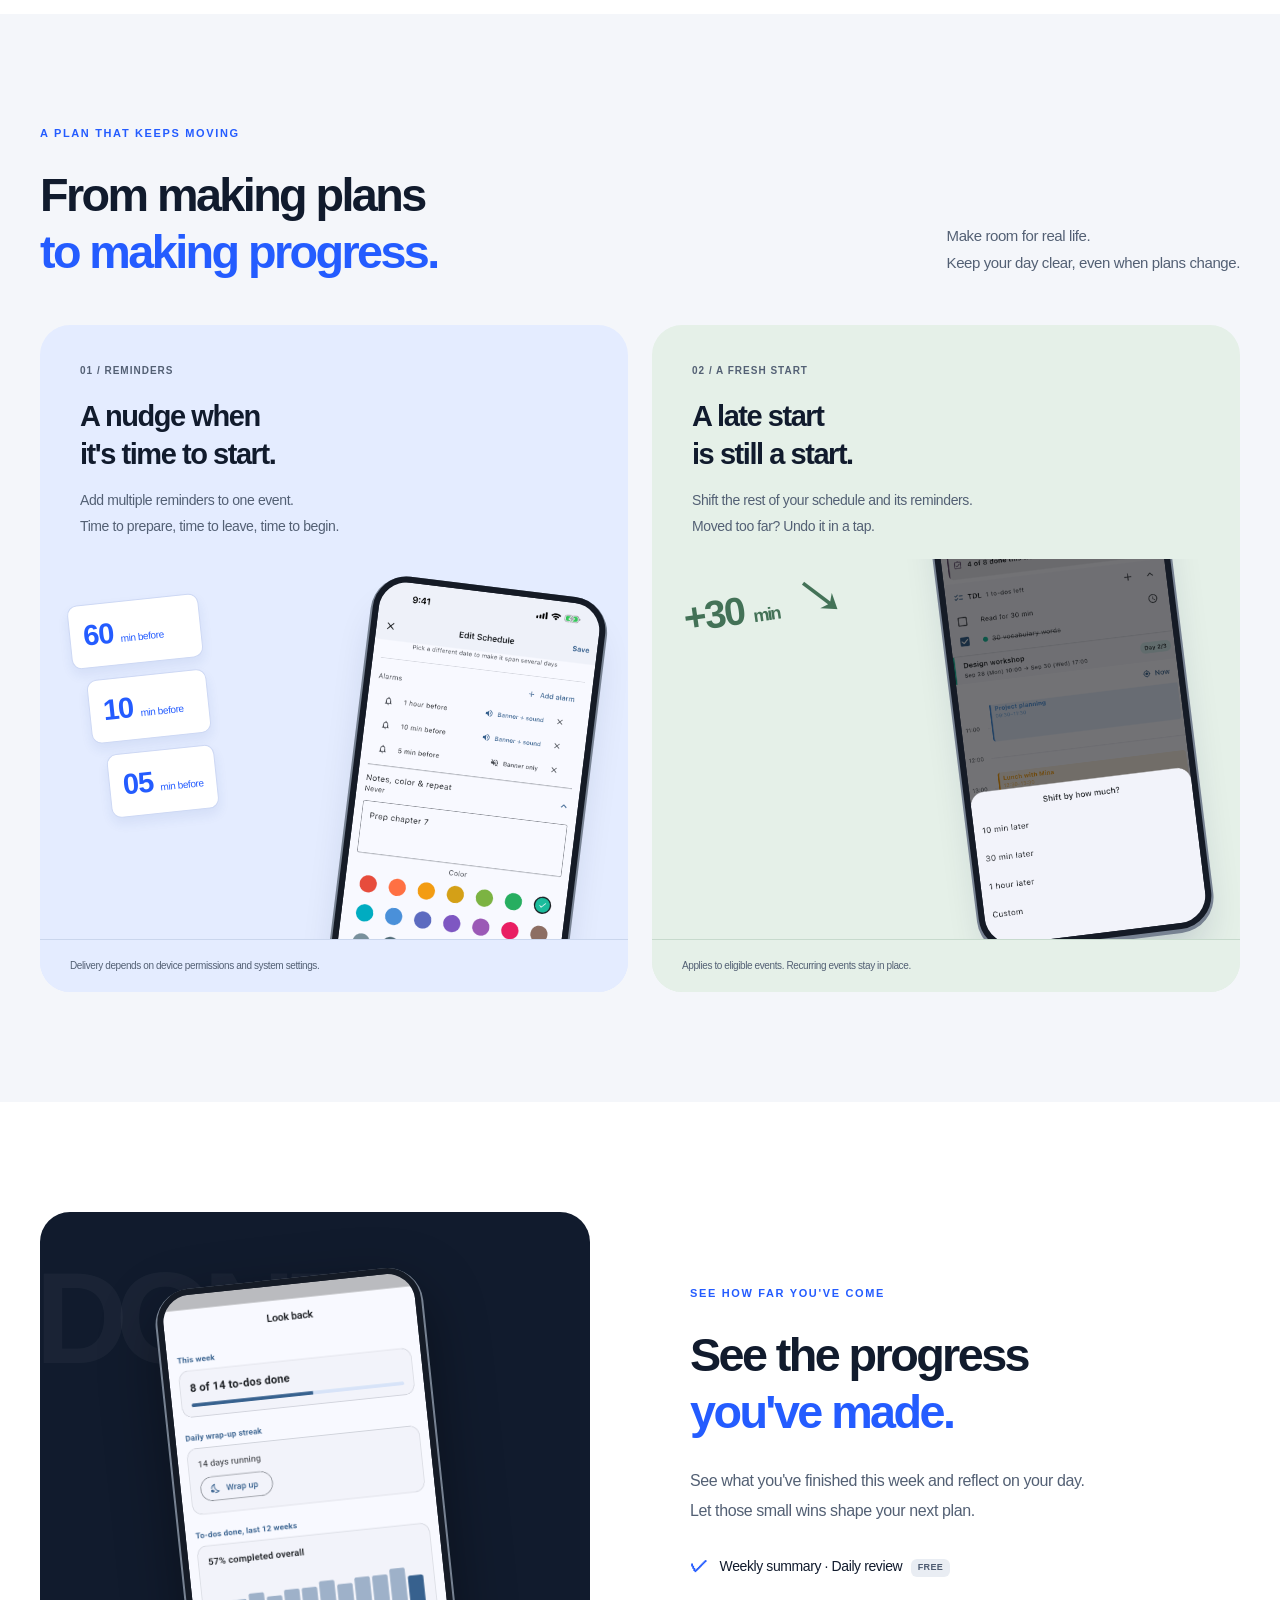
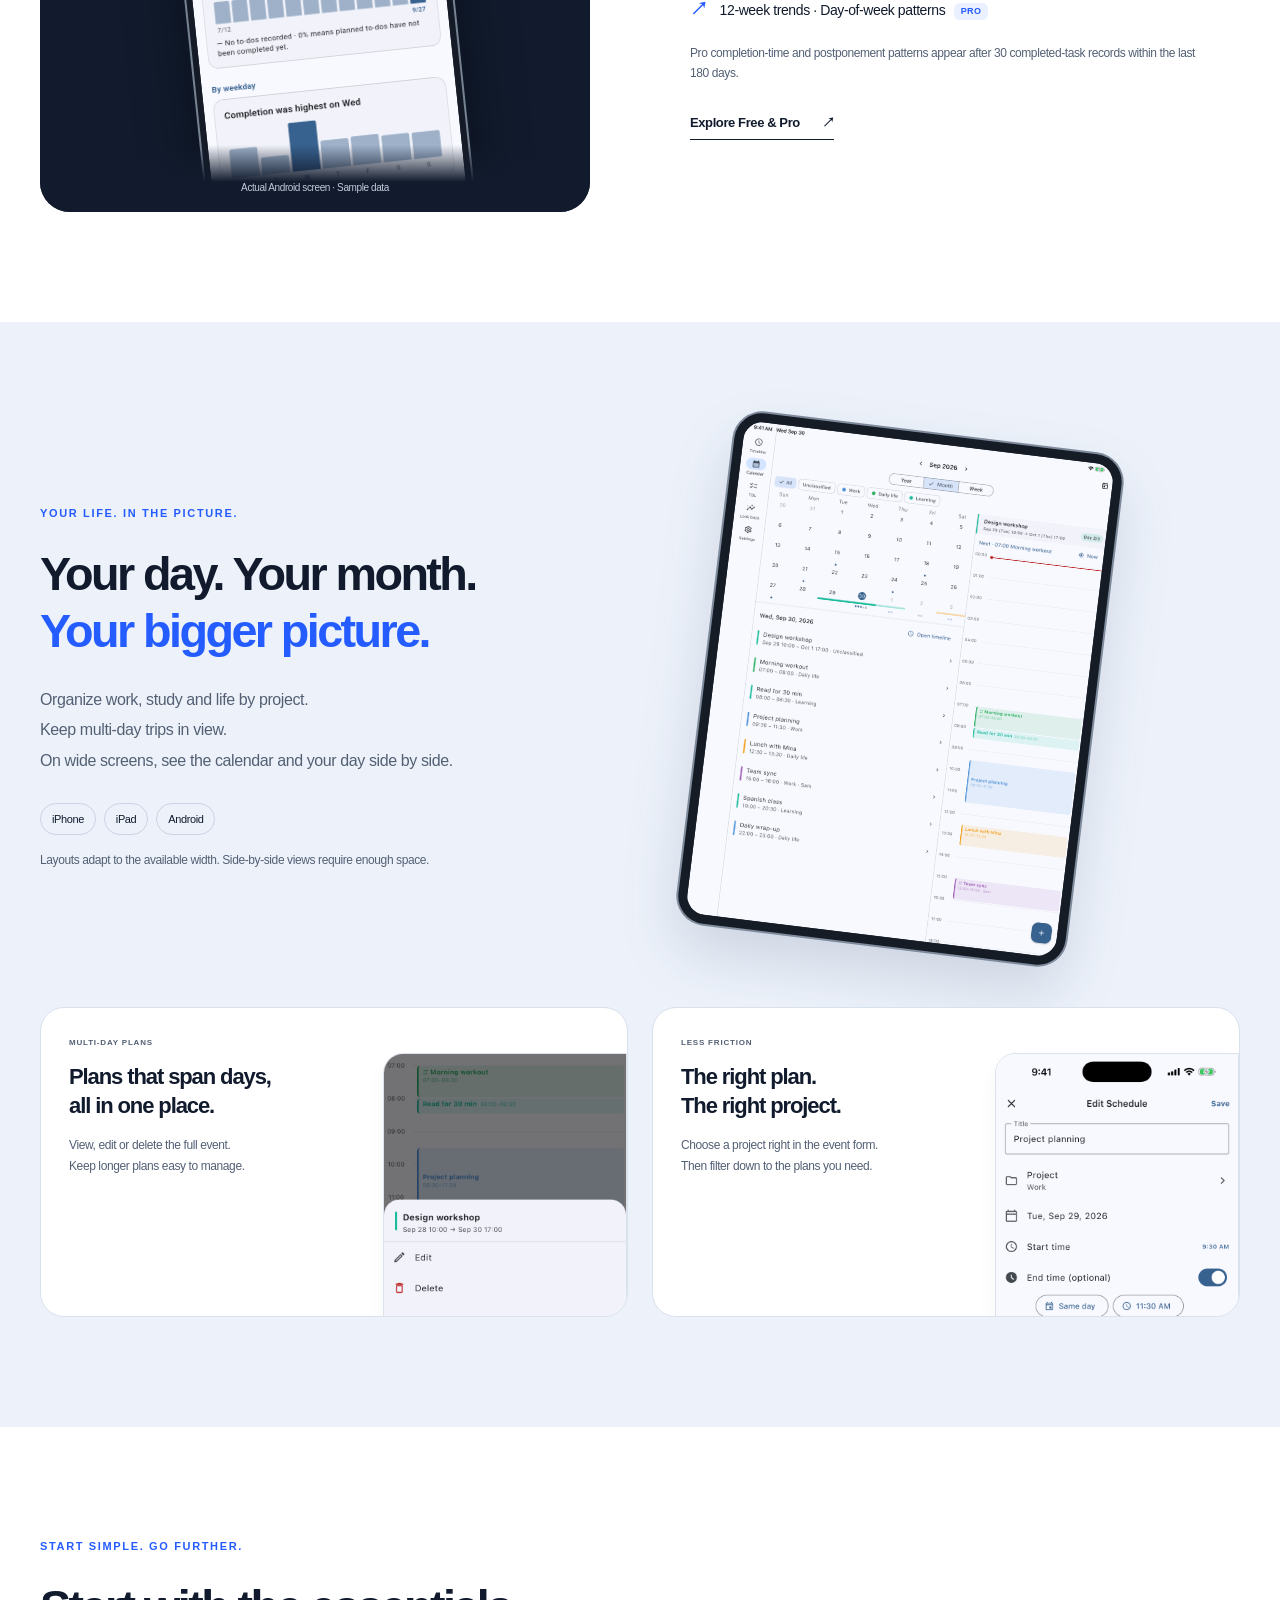
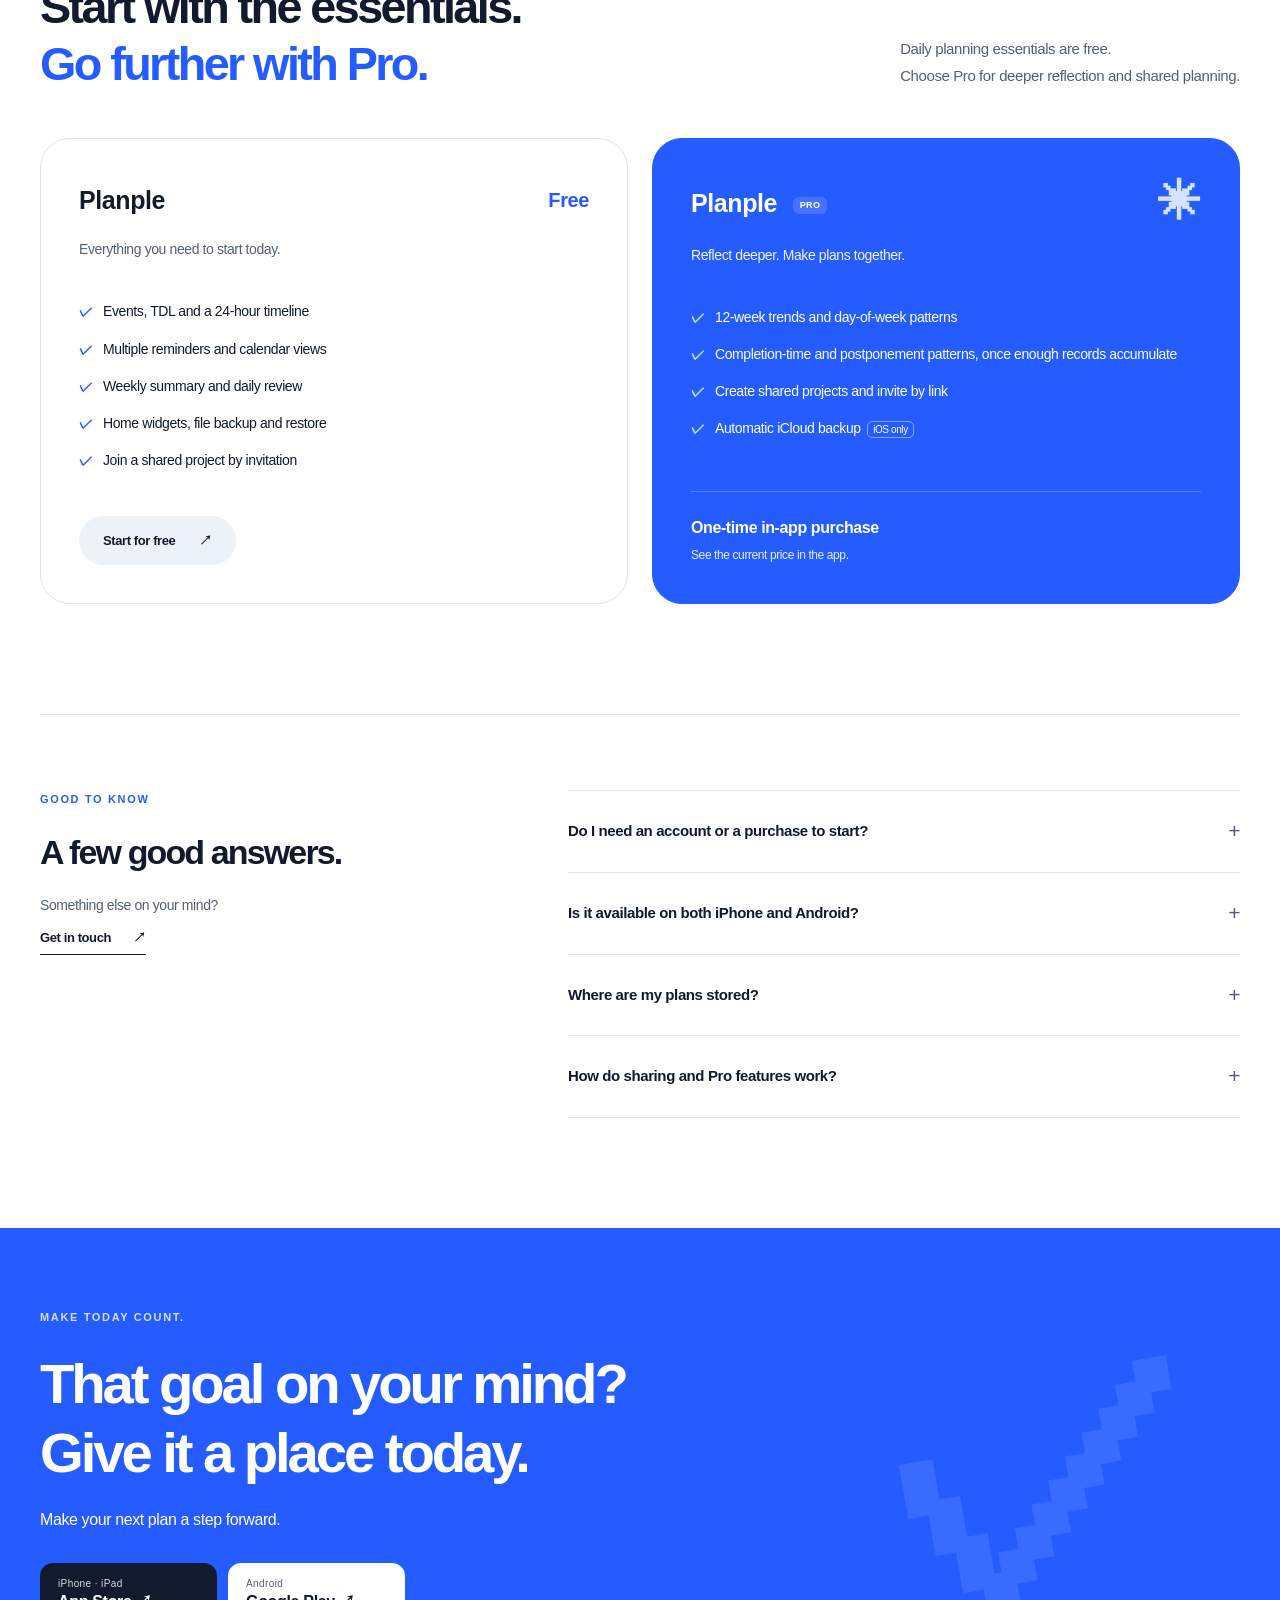
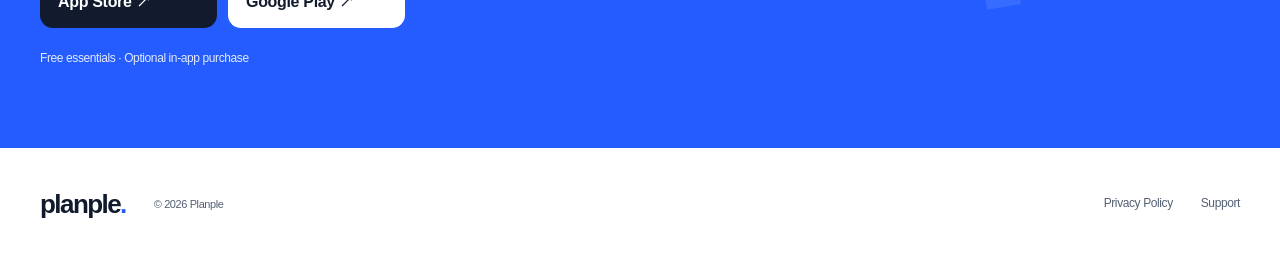
==== commit 48acc43d: "feat: 목표 달성 중심 홍보 사이트 전면 개편" ====
--- a/index.html
+++ b/index.html
@@ -1,957 +1,148 @@
 <!doctype html>
-<!-- data-android: "soon" = 공개 전(출시 안내 버튼 표시) · "live" = 프로덕션 게시됨(플레이 버튼 표시).
-     프로덕션 게시되면 이 값만 "live"로 바꿔 푸시한다. -->
-<html lang="ko" data-android="live">
+<html lang="ko">
 <head>
 <meta charset="utf-8">
 <meta name="viewport" content="width=device-width, initial-scale=1">
-<title>플랜플 — 올해 목표를 오늘 할 일로</title>
-<meta name="description" content="올해 목표를 이달·이번 주·오늘 할 일로 쪼개고, 바로 아래 24시간 타임라인에 앉히는 플래너. 한 일정에 알람 여러 개. 가입 없음, 광고 없음.">
+<meta name="theme-color" content="#245cff">
+<title>플랜플 — 이번 목표는, 끝까지.</title>
+<meta name="description" content="이루고 싶은 목표를 오늘 끝낼 일로. TDL, 24시간 타임라인, 다중 알림, 돌아보기로 계획부터 실행까지. iPhone·iPad·Android에서 무료로 시작하세요.">
+<link rel="canonical" href="https://g-oceans.github.io/planple-web/">
 <link rel="icon" href="assets/icon.png">
 <link rel="apple-touch-icon" href="assets/icon.png">
-<meta property="og:title" content="플랜플 — 올해 목표를 오늘 할 일로">
-<meta property="og:description" content="목표를 오늘 할 일로 쪼개고, 그 자리에서 시간에 앉히는 플래너.">
-<meta property="og:image" content="https://g-oceans.github.io/planple-web/assets/og.png">
+<meta property="og:type" content="website">
+<meta property="og:locale" content="ko_KR">
+<meta property="og:locale:alternate" content="en_US">
+<meta property="og:site_name" content="Planple · 플랜플">
+<meta property="og:title" content="플랜플 — 이번 목표는, 끝까지.">
+<meta property="og:description" content="이루고 싶은 목표를 오늘 끝낼 일로. 계획부터 실행까지, 플랜플.">
+<meta property="og:url" content="https://g-oceans.github.io/planple-web/">
+<meta property="og:image" content="https://g-oceans.github.io/planple-web/assets/og-goals-2026.jpg">
 <meta property="og:image:width" content="1200">
 <meta property="og:image:height" content="630">
-<meta property="og:url" content="https://g-oceans.github.io/planple-web/">
-<meta property="og:site_name" content="플랜플">
 <meta name="twitter:card" content="summary_large_image">
-<meta property="og:type" content="website">
-<style>
-/* ─────────────────────────────────────────────────────────────
-   팔레트 — 앱의 seed(#4A90D9)를 그대로 쓴다. 중립색은 순회색이
-   아니라 파랑 쪽으로 살짝 기울여 "고른 색"으로 읽히게 한다.
-   ───────────────────────────────────────────────────────────── */
-:root {
-  color-scheme: light dark;
-  --paper:    #FBFCFE;
-  --surface:  #FFFFFF;
-  --sunken:   #F2F5FA;
-  --ink:      #14181D;
-  --muted:    #6B7480;
-  --hairline: #E4E9F0;
-  --accent:   #4A90D9;
-  --accent-ink: #2C6BA6;
-  --accent-wash: #EBF3FB;
-  /* 주 버튼은 accent를 그대로 쓰지 않는다 — 흰 글자와의 명암비가 모자란다. */
-  --btn-bg:   #2C6BA6;
-  --btn-fg:   #FFFFFF;
-  --shadow: 0 1px 2px rgba(20,24,29,.04), 0 8px 24px -12px rgba(20,24,29,.10);
-  --radius: 18px;
-  --gutter: 7rem;
-}
-@media (prefers-color-scheme: dark) {
-  :root {
-    --paper:    #0F1216;
-    --surface:  #171B20;
-    --sunken:   #1D2229;
-    --ink:      #E6E9EE;
-    --muted:    #98A2AE;
-    --hairline: #262D36;
-    --accent:   #5A9CE0;
-    --accent-ink: #8FBEE9;
-    --accent-wash: #182430;
-    /* 어두운 배경에서는 반대로 — 밝은 파랑 위에 어두운 글자가 훨씬 잘 읽힌다. */
-    --btn-bg:   #7FB4E6;
-    --btn-fg:   #0E1319;
-    --shadow: 0 1px 2px rgba(0,0,0,.3), 0 8px 24px -12px rgba(0,0,0,.5);
-  }
-}
-
-* { box-sizing: border-box; }
-html { -webkit-text-size-adjust: 100%; scroll-behavior: smooth; }
-@media (prefers-reduced-motion: reduce) { html { scroll-behavior: auto; } }
-
-body {
-  margin: 0;
-  background: var(--paper);
-  color: var(--ink);
-  font: 400 17px/1.7 -apple-system, BlinkMacSystemFont, "Segoe UI",
-        "Apple SD Gothic Neo", "Malgun Gothic", system-ui, sans-serif;
-  letter-spacing: -0.003em;
-}
-
-/* 언어 토글 — 내용은 둘 다 문서에 있고 lang 속성이 무엇을 보일지 정한다.
-   자바스크립트가 죽어도 기본 언어(ko)는 그대로 읽힌다. */
-html[lang="ko"] .en, html[lang="en"] .ko { display: none; }
-
-.wrap { max-width: 68rem; margin: 0 auto; padding: 0 1.5rem; }
-
-/* ── 상단 바 ───────────────────────────────────────────────── */
-header {
-  position: sticky; top: 0; z-index: 20;
-  background: var(--paper);
-  background: color-mix(in srgb, var(--paper) 88%, transparent);
-  backdrop-filter: saturate(1.6) blur(12px);
-  border-bottom: 1px solid var(--hairline);
-}
-.bar { display: flex; align-items: center; gap: 1rem; height: 60px; }
-.brand { display: flex; align-items: center; gap: .6rem; font-weight: 700;
-         letter-spacing: -0.02em; text-decoration: none; color: var(--ink); }
-.brand img { width: 28px; height: 28px; border-radius: 7px; }
-.bar .spacer { flex: 1; }
-
-.langs { display: flex; gap: 2px; padding: 2px; border-radius: 999px;
-         background: var(--sunken); }
-.langs button {
-  font: inherit; font-size: .78rem; font-weight: 600;
-  padding: .3rem .7rem; border: 0; border-radius: 999px;
-  background: transparent; color: var(--muted); cursor: pointer;
-}
-.langs button[aria-pressed="true"] { background: var(--surface); color: var(--ink);
-  box-shadow: 0 1px 2px rgba(20,24,29,.10); }
-
-/* ── 버튼 ─────────────────────────────────────────────────── */
-.btn {
-  display: inline-flex; align-items: center; justify-content: center; gap: .5rem;
-  padding: .85rem 1.35rem; border-radius: 13px; text-decoration: none;
-  font-weight: 650; font-size: .96rem; letter-spacing: -0.01em;
-  transition: transform .12s ease, filter .12s ease;
-}
-.btn:active { transform: translateY(1px); }
-.btn-primary { background: var(--btn-bg); color: var(--btn-fg); }
-.btn-primary:hover { filter: brightness(1.06); }
-.btn-quiet { color: var(--accent-ink); border: 1.5px solid var(--hairline); }
-.btn-quiet:hover { border-color: var(--accent); }
-.btn-sm { padding: .5rem 1rem; font-size: .87rem; border-radius: 11px; }
-/* 안드로이드 출시 스위치 — <html data-android="soon|live">. 둘 중 하나만 보인다. */
-html:not([data-android="live"]) .android-live { display: none !important; }
-html[data-android="live"] .android-soon,
-html[data-android="live"] .android-pending { display: none !important; }
-#android-status { scroll-margin-top: 6rem; }
-.android-soon { display: inline-flex; align-items: center; gap: .45rem; font-size: .87rem;
-  color: var(--muted); padding: .55rem .2rem; }
-.android-soon .dot { width: 7px; height: 7px; border-radius: 50%; background: var(--accent);
-  box-shadow: 0 0 0 3px color-mix(in srgb, var(--accent) 22%, transparent); }
-:where(a, button):focus-visible { outline: 2.5px solid var(--accent);
-  outline-offset: 2px; border-radius: 8px; }
-
-/* ── 히어로 ───────────────────────────────────────────────── */
-.hero { padding: clamp(3.5rem, 9vw, 6.5rem) 0 clamp(2.5rem, 6vw, 4rem); }
-.hero-grid { display: grid; gap: clamp(2.5rem, 6vw, 4rem); align-items: center; }
-@media (min-width: 62rem) { .hero-grid { grid-template-columns: 1.05fr .95fr; } }
-
-.eyebrow {
-  font-size: .76rem; font-weight: 700; letter-spacing: .1em;
-  letter-spacing: .06em; color: var(--accent-ink); margin: 0 0 1rem;
-}
-h1 {
-  margin: 0 0 1.1rem; font-weight: 750;
-  font-size: clamp(2.15rem, 6.2vw, 3.5rem); line-height: 1.13;
-  letter-spacing: -0.035em; text-wrap: balance;
-}
-h1 .soft { color: var(--muted); }
-.lede { margin: 0 0 1.9rem; font-size: clamp(1.02rem, 2.1vw, 1.16rem);
-        color: var(--muted); max-width: 34ch; text-wrap: pretty; }
-.cta-row { display: flex; flex-wrap: wrap; gap: .7rem; align-items: center; }
-.cta-note { margin: 1.1rem 0 0; font-size: .84rem; color: var(--muted); }
-
-/* ── 히어로의 계단 — 이 앱이 하는 일 자체 ─────────────────────
-   설명하지 않고 보여 준다: 연간 목표가 아래로 내려와 마지막에
-   시각이 붙은 일정 블록이 된다. */
-.cascade {
-  background: var(--surface); border: 1px solid var(--hairline);
-  border-radius: var(--radius); box-shadow: var(--shadow);
-  padding: 1.4rem 1.3rem; display: grid; gap: .1rem;
-}
-.step {
-  display: grid; grid-template-columns: 4.6rem 1fr; align-items: baseline;
-  gap: .9rem; padding: .68rem .2rem;
-  animation: rise .55s cubic-bezier(.2,.7,.3,1) backwards;
-}
-.step + .step { border-top: 1px dashed var(--hairline); }
-.step:nth-child(1) { animation-delay: .05s; }
-.step:nth-child(2) { animation-delay: .22s; }
-.step:nth-child(3) { animation-delay: .39s; }
-.step:nth-child(4) { animation-delay: .56s; }
-.step .scale {
-  font-size: .74rem; font-weight: 700; letter-spacing: .04em;
-  color: var(--muted); font-variant-numeric: tabular-nums; white-space: nowrap;
-}
-.step .what { font-size: 1.03rem; font-weight: 550; letter-spacing: -0.015em; }
-.step .shrink { font-size: .95rem; }
-
-/* 마지막 칸은 앱의 일정 블록처럼 — 왼쪽 색 띠 + 시각 */
-.step.landed { padding: .8rem .2rem .3rem; }
-.step.landed .block {
-  background: var(--accent-wash); border-left: 3px solid var(--accent);
-  border-radius: 0 10px 10px 0; padding: .6rem .8rem;
-}
-.step.landed .time {
-  display: block; font-size: .78rem; color: var(--accent-ink);
-  font-variant-numeric: tabular-nums; margin-top: .15rem;
-}
-.step.landed .bells { display: flex; gap: .35rem; margin-top: .5rem; flex-wrap: wrap; }
-.bell {
-  font-size: .7rem; padding: .18rem .5rem; border-radius: 999px;
-  border: 1px solid var(--hairline);
-  border-color: color-mix(in srgb, var(--accent) 35%, transparent);
-  color: var(--accent-ink); font-variant-numeric: tabular-nums;
-}
-@keyframes rise { from { opacity: 0; transform: translateY(9px); } }
-@media (prefers-reduced-motion: reduce) {
-  .step { animation: none; }
-}
-
-/* ── 섹션 — 왼쪽 시간 여백이 페이지의 척추다 ────────────────── */
-section { padding: clamp(3rem, 7vw, 5rem) 0; border-top: 1px solid var(--hairline); }
-.sec {
-  display: grid; gap: 1.2rem;
-}
-/* 격자·flex 항목은 기본이 min-width:auto라 **내용보다 작아지지 않는다.**
-   그래서 안쪽 갤러리의 overflow-x가 발동하지 못하고 칸이 통째로 늘어나
-   페이지에 가로 스크롤이 생긴다. 0으로 풀어 줘야 갤러리가 제 안에서 흐른다. */
-.sec > * { min-width: 0; }
-@media (min-width: 56rem) {
-  .sec { grid-template-columns: var(--gutter) 1fr; gap: 0 2.5rem; }
-}
-.rail {
-  font-size: .76rem; font-weight: 700; letter-spacing: .06em;
-  color: var(--accent-ink); font-variant-numeric: tabular-nums;
-  padding-top: .35rem; text-wrap: nowrap;
-}
-@media (min-width: 56rem) {
-  .rail { text-align: right; border-right: 2px solid var(--hairline);
-          padding-right: 1.4rem; position: sticky; top: 84px; align-self: start; }
-}
-h2 { margin: 0 0 .7rem; font-size: clamp(1.5rem, 3.4vw, 2rem);
-     font-weight: 720; letter-spacing: -0.028em; line-height: 1.22;
-     text-wrap: balance; }
-.sec p { margin: 0 0 1rem; color: var(--muted); max-width: 56ch; text-wrap: pretty; }
-.sec p strong { color: var(--ink); font-weight: 650; }
-.sec p:last-child { margin-bottom: 0; }
-
-.pair { display: grid; gap: 2rem; align-items: start; }
-@media (min-width: 44rem) { .pair { grid-template-columns: 1fr auto; gap: 2.8rem; } }
-
-/* 스크린샷 — 기기 틀은 얇게. 화면이 주인공이다. */
-.shot {
-  width: min(246px, 64vw); border-radius: 24px; padding: 5px;
-  background: var(--surface); border: 1px solid var(--hairline);
-  box-shadow: var(--shadow); justify-self: center;
-}
-.shot img { display: block; width: 100%; height: auto; border-radius: 20px; }
-
-ul.ticks { margin: 0; padding: 0; list-style: none; display: grid; gap: .55rem; }
-ul.ticks li { position: relative; padding-left: 1.5rem; color: var(--muted);
-              max-width: 54ch; }
-ul.ticks li::before {
-  content: ""; position: absolute; left: .1rem; top: .62em;
-  width: .46rem; height: .46rem; border-radius: 50%; background: var(--accent);
-}
-ul.ticks li strong { color: var(--ink); font-weight: 650; }
-
-.tag {
-  display: inline-block; font-size: .7rem; font-weight: 700; letter-spacing: .05em;
-  padding: .2rem .55rem; border-radius: 999px; margin-left: .5rem;
-  background: var(--accent-wash); color: var(--accent-ink);
-  vertical-align: .18em;
-}
-
-/* ── 요금 ─────────────────────────────────────────────────── */
-.plans { display: grid; gap: 1rem; }
-@media (min-width: 44rem) { .plans { grid-template-columns: 1fr 1fr; } }
-.plan {
-  background: var(--surface); border: 1px solid var(--hairline);
-  border-radius: var(--radius); padding: 1.5rem 1.4rem;
-}
-.plan.lead { border-color: color-mix(in srgb, var(--accent) 42%, var(--hairline)); }
-@supports not (color: color-mix(in srgb, red 50%, blue)) {
-  .plan.lead { border-color: var(--accent); }
-}
-.plan h3 { margin: 0 0 .2rem; font-size: 1.05rem; font-weight: 700;
-           letter-spacing: -0.02em; }
-.price { font-size: 1.85rem; font-weight: 730; letter-spacing: -0.035em;
-         margin: .3rem 0 1rem; font-variant-numeric: tabular-nums; }
-.price small { font-size: .8rem; font-weight: 550; color: var(--muted);
-               letter-spacing: 0; margin-left: .3rem; }
-
-/* ── 마무리 ───────────────────────────────────────────────── */
-.closer { text-align: center; }
-.closer h2 { max-width: 26ch; margin-inline: auto; }
-.closer .cta-row { justify-content: center; }
-
-footer { border-top: 1px solid var(--hairline); padding: 2.5rem 0 3.5rem;
-         font-size: .86rem; color: var(--muted); }
-.foot { display: flex; flex-wrap: wrap; gap: .5rem 1.4rem; align-items: center; }
-footer a { color: var(--muted); text-decoration: none;
-           border-bottom: 1px solid var(--hairline); }
-footer a:hover { color: var(--ink); border-color: var(--accent); }
-.foot .spacer { flex: 1; }
-
-/* ── 히어로 뒤 은은한 빛 ──────────────────────────────────────
-   앱 색(seed)에서 뽑은 아주 옅은 원 두 개. 배경에 깊이를 주되
-   내용을 방해하지 않을 만큼만 흐리게 둔다. */
-/* 뒤의 장식 원이 화면 밖으로 나가 가로 스크롤을 만든다. body에 걸면
-   소용없다 — body의 overflow는 뷰포트로 전파되고 body 자신은 visible이
-   되어 제 자식을 못 자른다. 넘치는 당사자인 히어로에 직접 건다.
-   hidden이 아니라 clip을 쓰는 건 상단 바의 sticky를 깨지 않기 위해서다. */
-.hero { position: relative; isolation: isolate; overflow: clip; }
-.hero::before, .hero::after {
-  content: ""; position: absolute; z-index: -1; border-radius: 50%;
-  filter: blur(80px); opacity: .5; pointer-events: none;
-}
-.hero::before {
-  width: 38rem; height: 38rem; top: -14rem; right: -12rem;
-  background: radial-gradient(circle, color-mix(in srgb, var(--accent) 30%, transparent), transparent 70%);
-}
-.hero::after {
-  width: 26rem; height: 26rem; bottom: -10rem; left: -10rem;
-  background: radial-gradient(circle, color-mix(in srgb, var(--accent) 18%, transparent), transparent 70%);
-}
-@media (prefers-reduced-motion: reduce) { .hero::before, .hero::after { display: none; } }
-
-/* ── 스크롤 등장 ──────────────────────────────────────────────
-   자바스크립트가 없거나 모션을 줄인 환경에서는 처음부터 보인다.
-   (opacity를 JS로만 켜면 JS가 죽었을 때 페이지가 통째로 사라진다) */
-.js-reveal .reveal { opacity: 0; transform: translateY(14px); }
-.js-reveal .reveal.in { opacity: 1; transform: none;
-  transition: opacity .5s ease, transform .5s cubic-bezier(.2,.7,.3,1); }
-@media (prefers-reduced-motion: reduce) {
-  .js-reveal .reveal { opacity: 1; transform: none; transition: none; }
-}
-
-/* ── 작은 기능 격자 ───────────────────────────────────────────── */
-.grid { display: grid; gap: .9rem; margin-top: .4rem; }
-@media (min-width: 34rem) { .grid { grid-template-columns: 1fr 1fr; } }
-@media (min-width: 60rem) { .grid { grid-template-columns: 1fr 1fr 1fr; } }
-.tile {
-  background: var(--surface); border: 1px solid var(--hairline);
-  border-radius: 14px; padding: 1.1rem 1.15rem;
-}
-.tile h3 {
-  margin: 0 0 .3rem; font-size: .97rem; font-weight: 680;
-  letter-spacing: -0.018em; display: flex; align-items: center; gap: .5rem;
-}
-.tile h3 svg { width: 17px; height: 17px; flex: none; color: var(--accent-ink); }
-.tile p { margin: 0; font-size: .88rem; color: var(--muted); }
-
-/* ── 사실 한 줄 (히어로 아래) ─────────────────────────────────── */
-.facts {
-  display: flex; flex-wrap: wrap; gap: .45rem .55rem; margin: 1.1rem 0 0;
-  padding: 0; list-style: none;
-}
-.facts li {
-  font-size: .78rem; color: var(--accent-ink); padding: .28rem .62rem;
-  border-radius: 999px; background: var(--accent-wash);
-  border: 1px solid color-mix(in srgb, var(--accent) 22%, transparent);
-}
-
-/* ── 스토어 컷 갤러리 ────────────────────────────────────────
-   가로로 흘려 둔다. 세로로 쌓으면 네 장이 화면을 다 먹는다.
-   스크롤바는 숨기되 **키보드·트랙패드로는 그대로 움직인다**. */
-.gallery {
-  min-width: 0;
-  display: flex; gap: .9rem; overflow-x: auto; padding: .3rem .2rem 1rem;
-  scroll-snap-type: x proximity; scrollbar-width: none;
-  margin-inline: calc(-1 * var(--bleed, 0px));
-  padding-inline: var(--bleed, .2rem);
-}
-.gallery::-webkit-scrollbar { display: none; }
-.gallery img {
-  flex: none; width: min(214px, 46vw); height: auto;
-  border-radius: 16px; scroll-snap-align: start;
-  border: 1px solid var(--hairline); box-shadow: var(--shadow);
-  background: var(--surface);
-}
-.gallery-note {
-  margin: 0 0 .8rem; font-size: .84rem; color: var(--muted);
-}
-</style>
+<link rel="stylesheet" href="styles.css?v=20261008">
+<script src="main.js?v=20261008" defer></script>
 </head>
 <body>
-
-<header>
-  <div class="wrap bar">
-    <a class="brand" href="#top">
-      <img src="assets/icon.png" alt="">
-      <span><span class="ko">플랜플</span><span class="en">Planple</span></span>
-    </a>
-    <span class="spacer"></span>
-    <div class="langs" role="group" aria-label="Language">
-      <button type="button" data-set-lang="ko" aria-pressed="true">한국어</button>
-      <button type="button" data-set-lang="en" aria-pressed="false">EN</button>
+<a class="skip" href="#main"><span class="ko">본문 바로가기</span><span class="en" lang="en">Skip to content</span></a>
+<header class="header">
+  <div class="wrap nav">
+    <a class="brand" href="#top" aria-label="Planple"><img src="assets/icon.png" width="36" height="36" alt=""><span>planple<span class="brand-dot">.</span></span></a>
+    <nav class="nav-links" aria-label="Main">
+      <a href="#how"><span class="ko">목표부터 완료까지</span><span class="en" lang="en">How it works</span></a>
+      <a href="#features"><span class="ko">이렇게 씁니다</span><span class="en" lang="en">Features</span></a>
+      <a href="#pro"><span class="ko">무료와 Pro</span><span class="en" lang="en">Free & Pro</span></a>
+    </nav>
+    <div class="nav-actions">
+      <div class="languages" role="group" aria-label="Language"><button type="button" data-lang="ko" aria-pressed="true" aria-label="한국어">KO</button><button type="button" data-lang="en" aria-pressed="false" aria-label="English">EN</button></div>
+      <a href="#download" class="button nav-cta"><span class="ko">무료로 시작</span><span class="en" lang="en">Get the app</span><span aria-hidden="true">↗</span></a>
     </div>
-    <a class="btn btn-primary btn-sm" href="https://apps.apple.com/app/id6793577924">
-      <span class="ko">받기</span><span class="en">Get</span>
-    </a>
   </div>
 </header>
+<main id="main">
+  <section class="hero wrap" id="top">
+    <div class="hero-copy">
+      <p class="eyebrow"><span class="status-dot" aria-hidden="true"></span> GOALS INTO ACTION</p>
+      <h1><span class="ko">이번 목표는,<br><em>끝까지.</em></span><span class="en" lang="en">Big goals.<br><em>Done daily.</em></span></h1>
+      <p class="hero-lead"><span class="ko">이루고 싶은 목표를,<br>오늘 끝낼 일로.</span><span class="en" lang="en">Turn what you want to achieve<br>into what you do today.</span></p>
+      <p class="hero-description"><span class="ko">목표를 나누고, 시간을 정하고, 하나씩 완료하세요.<br>계획부터 실행까지 심플하게 이어주는 플래너, 플랜플.</span><span class="en" lang="en">Break it down. Make time. Check it off.<br>Your goals and your day, together in one simple planner.</span></p>
+      <div class="store-links">
+        <a class="store-button apple" href="https://apps.apple.com/app/id6793577924"><svg viewBox="0 0 24 24" aria-hidden="true"><rect x="6.5" y="2" width="11" height="20" rx="3"/><path d="M10 5h4M11 19h2"/></svg><span><small>iPhone · iPad</small><strong>App Store <span aria-hidden="true">↗</span></strong></span></a>
+        <a class="store-button play" href="https://play.google.com/store/apps/details?id=com.ocean.schedule_app"><svg viewBox="0 0 24 24" aria-hidden="true"><path d="m5 3 16 9-16 9V3Z"/><path d="m5 3 10 13M5 21 15 8"/></svg><span><small>Android</small><strong>Google Play <span aria-hidden="true">↗</span></strong></span></a>
+      </div>
+      <p class="fineprint"><span class="ko">회원가입 없이 시작 · 기본 기능 무료 · 선택형 인앱 구매</span><span class="en" lang="en">No sign-up · Free essentials · Optional in-app purchase</span></p>
+    </div>
+    <div class="hero-art" aria-label="Planple app preview">
+      <div class="blue-orbit" aria-hidden="true"><span>MAKE<br>IT<br>HAPPEN.</span></div>
+      <div class="phone hero-back"><img src="assets/refresh-1.4.9/android-ko-tdl.png" data-ko-src="assets/refresh-1.4.9/android-ko-tdl.png" data-en-src="assets/refresh-1.4.9/android-en-tdl.png" alt="Android TDL: 연·월·주·일 순서로 세우는 목표" data-ko-alt="Android TDL: 연·월·주·일 순서로 세우는 목표" data-en-alt="Android TDL: goals organized by year, month, week and day" width="1080" height="2337" fetchpriority="high"></div>
+      <div class="phone hero-front"><img src="assets/refresh-1.4.9/iphone-ko-timeline-tdl.png" data-ko-src="assets/refresh-1.4.9/iphone-ko-timeline-tdl.png" data-en-src="assets/refresh-1.4.9/iphone-en-timeline-tdl.png" alt="iPhone: 오늘 할 일, 기간 일정, 하루 타임라인을 한 화면에서" data-ko-alt="iPhone: 오늘 할 일, 기간 일정, 하루 타임라인을 한 화면에서" data-en-alt="iPhone: today's tasks, multi-day events and daily timeline together" width="1320" height="2868" fetchpriority="high"></div>
+      <div class="completion-note"><span class="check-mark" aria-hidden="true">✓</span><span><small><span class="ko">오늘의 작은 완료가</span><span class="en" lang="en">A little done today.</span></small><strong><span class="ko">목표에 한 걸음 더.</span><span class="en" lang="en">A step closer.</span></strong></span></div>
+      <p class="art-caption"><span class="ko">실제 앱 화면 · 예시 일정</span><span class="en" lang="en">Actual app screens · Sample plans</span></p>
+    </div>
+  </section>
 
-<main id="top">
-
-  <!-- ── 히어로 ─────────────────────────────────────────── -->
-  <div class="wrap hero">
-    <div class="hero-grid">
-      <div>
-        <p class="eyebrow">
-          <span class="android-live"><span class="ko">iPhone · iPad · Android</span><span class="en">iPhone · iPad · Android</span></span>
-          <span class="android-soon" style="padding:0;font-size:inherit;color:inherit"><span class="ko">iPhone · iPad · Android 준비 중</span><span class="en">iPhone · iPad · Android coming soon</span></span>
-        </p>
-        <h1>
-          <span class="ko">올해 목표를<br>오늘 할 일로<br><span class="soft">쪼갭니다</span></span>
-          <span class="en">This year's goal,<br>broken down to<br><span class="soft">today's task</span></span>
-        </h1>
-        <p class="lede">
-          <span class="ko">쪼갠 할 일은 바로 아래 24시간 타임라인에 앉습니다.
-            계획하는 화면과 실행하는 화면이 따로 있지 않습니다.</span>
-          <span class="en">What you break down lands on the 24-hour timeline right
-            below it. There is no separate screen for planning and doing.</span>
-        </p>
-        <div class="cta-row">
-          <a class="btn btn-primary" href="https://apps.apple.com/app/id6793577924">
-            <span class="ko">App Store에서 받기</span><span class="en">Get it on the App Store</span>
-          </a>
-          <a class="btn btn-primary android-live" href="https://play.google.com/store/apps/details?id=com.ocean.schedule_app">
-            <span class="ko">Google Play에서 받기</span><span class="en">Get it on Google Play</span>
-          </a>
-          <a class="btn btn-quiet android-pending" href="#android-status">
-            <span class="ko">Android 출시 준비 중</span><span class="en">Android release info</span>
-          </a>
-          <a class="btn btn-quiet" href="#how">
-            <span class="ko">어떻게 되는지 보기</span><span class="en">See how it works</span>
-          </a>
-        </div>
-        <p class="android-soon"><span class="dot" aria-hidden="true"></span>
-          <span class="ko">Android는 Google Play 출시 심사 중입니다.</span>
-          <span class="en">Android is under review for release on Google Play.</span>
-        </p>
-        <ul class="facts">
-          <li><span class="ko">가입 없음</span><span class="en">No sign-up</span></li>
-          <li><span class="ko">광고 없음</span><span class="en">No ads</span></li>
-          <li><span class="ko">추적 없음</span><span class="en">No tracking</span></li>
-          <li><span class="ko">한국어 · 영어</span><span class="en">English · Korean</span></li>
-          <li class="android-soon" style="padding:inherit;font-size:inherit;color:inherit"><span class="ko">iPhone · iPad</span><span class="en">iPhone · iPad</span></li>
-          <li class="android-live"><span class="ko">iPhone · iPad · Android</span><span class="en">iPhone · iPad · Android</span></li>
-        </ul>
-      </div>
-
-      <!-- 이 앱이 하는 일을 설명하지 않고 보여 준다 -->
-      <div class="cascade" aria-label="목표가 오늘 할 일로 내려오는 과정">
-        <div class="step">
-          <span class="scale"><span class="ko">올해</span><span class="en">Year</span></span>
-          <span class="what"><span class="ko">책 24권 읽기</span><span class="en">Read 24 books</span></span>
-        </div>
-        <div class="step">
-          <span class="scale"><span class="ko">이달</span><span class="en">Month</span></span>
-          <span class="what shrink"><span class="ko">2권</span><span class="en">2 books</span></span>
-        </div>
-        <div class="step">
-          <span class="scale"><span class="ko">이번 주</span><span class="en">Week</span></span>
-          <span class="what shrink"><span class="ko">200쪽</span><span class="en">200 pages</span></span>
-        </div>
-        <div class="step landed">
-          <span class="scale"><span class="ko">오늘</span><span class="en">Today</span></span>
-          <span class="block">
-            <span class="what shrink"><span class="ko">30분 읽기</span><span class="en">Read for 30 min</span></span>
-            <span class="time">08:00 – 08:30</span>
-            <span class="bells">
-              <span class="bell"><span class="ko">1시간 전</span><span class="en">1 hr before</span></span>
-              <span class="bell"><span class="ko">10분 전</span><span class="en">10 min before</span></span>
-              <span class="bell"><span class="ko">정각</span><span class="en">at start</span></span>
-            </span>
-          </span>
-        </div>
-      </div>
-    </div>
+  <div class="principles wrap" aria-label="Planple workflow">
+    <div><span class="step-number">01</span><span class="ko">목표를 작게</span><span class="en" lang="en">Break it down</span><span class="mini-arrow" aria-hidden="true">↗</span></div>
+    <div><span class="step-number">02</span><span class="ko">실행을 구체적으로</span><span class="en" lang="en">Make the time</span><span class="mini-arrow" aria-hidden="true">↗</span></div>
+    <div><span class="step-number">03</span><span class="ko">완료를 하나씩</span><span class="en" lang="en">Check it off</span><span class="mini-arrow" aria-hidden="true">✓</span></div>
   </div>
 
+  <section class="section wrap journey" id="how">
+    <div class="section-intro">
+      <p class="eyebrow">BIG PICTURE. SMALL STEPS.</p>
+      <h2><span class="ko">막연했던 목표에,<br><em>오늘 할 일을.</em></span><span class="en" lang="en">Give your big goal<br><em>a small next step.</em></span></h2>
+      <p><span class="ko">“언젠가 해야지”를 “오늘 이걸 하자”로.<br>TDL에서 연 → 월 → 주 → 일 순서로 직접 계획을 나누고,<br class="desktop-br"> 오늘 할 일에 실행할 시간을 붙여보세요.</span><span class="en" lang="en">Turn “someday” into “today.”<br>Plan from year to month to week to day in TDL.<br>Then give today's task a time of its own.</span></p>
+      <div class="goal-options" role="group" aria-label="Planning examples">
+        <button type="button" data-goal="reading" aria-pressed="true"><span class="ko">독서 습관</span><span class="en" lang="en">Reading</span></button>
+        <button type="button" data-goal="fitness" aria-pressed="false"><span class="ko">꾸준한 운동</span><span class="en" lang="en">Fitness</span></button>
+        <button type="button" data-goal="study" aria-pressed="false"><span class="ko">자격증 공부</span><span class="en" lang="en">Study</span></button>
+      </div>
+      <p class="small-note"><span class="ko">목표를 골라 계획 예시를 살펴보세요.</span><span class="en" lang="en">Pick a goal to explore a planning example.</span></p>
+    </div>
+    <div class="goal-example" aria-live="polite" aria-atomic="true">
+      <div class="example-heading"><span>MY NEXT GOAL</span><span class="ko">계획 예시</span><span class="en" lang="en">Planning example</span></div>
+      <ol class="goal-ladder">
+        <li><span class="scale"><span class="ko">올해</span><span class="en" lang="en">YEAR</span></span><strong data-goal-text="0">책 24권 읽기</strong><span class="ladder-dot" aria-hidden="true"></span></li>
+        <li><span class="scale"><span class="ko">이달</span><span class="en" lang="en">MONTH</span></span><strong data-goal-text="1">책 2권 끝내기</strong><span class="ladder-dot" aria-hidden="true"></span></li>
+        <li><span class="scale"><span class="ko">이번 주</span><span class="en" lang="en">WEEK</span></span><strong data-goal-text="2">200쪽 읽기</strong><span class="ladder-dot" aria-hidden="true"></span></li>
+        <li class="today"><span class="scale"><span class="ko">오늘</span><span class="en" lang="en">TODAY</span></span><strong data-goal-text="3">30분 읽기</strong><span class="check-box" aria-hidden="true">✓</span></li>
+      </ol>
+      <div class="example-time"><span>08:00<br><span class="time-end">08:30</span></span><div><strong data-goal-text="4">나를 위한 독서 시간</strong><small><span class="ko">오늘의 시간표에 자리 만들기</span><span class="en" lang="en">Make a place for it in your day</span></small></div><span aria-hidden="true">↗</span></div>
+    </div>
+  </section>
 
-  <!-- ── 스토어 컷 ──────────────────────────────────────── -->
-  <section id="shots">
-    <div class="wrap sec reveal">
-      <div class="rail"><span class="ko">한눈에</span><span class="en">At a glance</span></div>
-      <div>
-        <h2><span class="ko">이렇게 생겼습니다</span><span class="en">Here’s what it looks like</span></h2>
-        <p class="gallery-note">
-          <span class="ko">App Store에 올라가 있는 화면 그대로입니다. 옆으로 넘겨 보세요.</span>
-          <span class="en">The same shots you’ll see on the App Store. Swipe sideways.</span>
-        </p>
-        <div class="gallery">
-          <img data-ko-src="assets/ko-mk1.png" data-en-src="assets/en-mk1.png" src="assets/ko-mk1.png"
-               width="440" height="956" loading="lazy"
-               alt="계획대로, 실행하다 — 플랜플 소개"
-               data-ko-alt="계획대로, 실행하다 — 플랜플 소개"
-               data-en-alt="Plan it. Execute it. — Planple overview">
-          <img data-ko-src="assets/ko-mk2.png" data-en-src="assets/en-mk2.png" src="assets/ko-mk2.png"
-               width="440" height="956" loading="lazy"
-               alt="목표에서 오늘까지 — 연·월·주·일 목표가 단계별로 내려오는 화면"
-               data-ko-alt="목표에서 오늘까지 — 연·월·주·일 목표가 단계별로 내려오는 화면"
-               data-en-alt="From goals to today — yearly, monthly, weekly and daily goals in one place">
-          <img data-ko-src="assets/ko-mk3.png" data-en-src="assets/en-mk3.png" src="assets/ko-mk3.png"
-               width="440" height="956" loading="lazy"
-               alt="해야 할 일을 실행할 시간으로 — 할 일을 타임라인에 배치"
-               data-ko-alt="해야 할 일을 실행할 시간으로 — 할 일을 타임라인에 배치"
-               data-en-alt="Turn tasks into time — placing a to-do onto the timeline">
-          <img data-ko-src="assets/ko-mk4.png" data-en-src="assets/en-mk4.png" src="assets/ko-mk4.png"
-               width="440" height="956" loading="lazy"
-               alt="혼자서도 함께도 — 프로젝트별 관리와 공유"
-               data-ko-alt="혼자서도 함께도 — 프로젝트별 관리와 공유"
-               data-en-alt="Alone or together — manage by project and share">
-        </div>
+  <section class="section features-section" id="features">
+    <div class="wrap">
+      <div class="section-heading"><div><p class="eyebrow">A PLAN THAT KEEPS MOVING</p><h2><span class="ko">계획한 나와,<br><em>해내는 나 사이.</em></span><span class="en" lang="en">From making plans<br><em>to making progress.</em></span></h2></div><p><span class="ko">어떤 날에도 다시 이어갈 수 있게.<br>플랜플이 하루의 흐름을 정리해 줍니다.</span><span class="en" lang="en">Make room for real life.<br>Keep your day clear, even when plans change.</span></p></div>
+      <div class="feature-grid">
+        <article class="feature-card alarm-card">
+          <div class="feature-copy"><span class="feature-kicker">01 / REMINDERS</span><h3><span class="ko">할 마음이 들 때 말고,<br>하기로 한 시간에.</span><span class="en" lang="en">A nudge when<br>it's time to start.</span></h3><p><span class="ko">한 일정에 알림을 여러 개. 준비할 때, 출발할 때,<br class="desktop-br"> 시작할 때—내 타이밍에 맞춰 설정하세요.</span><span class="en" lang="en">Add multiple reminders to one event.<br>Time to prepare, time to leave, time to begin.</span></p></div>
+          <div class="alarm-visual"><div class="reminder-stack" aria-hidden="true"><span><b>60</b><span class="ko">분 전</span><span class="en">min before</span></span><span><b>10</b><span class="ko">분 전</span><span class="en">min before</span></span><span><b>05</b><span class="ko">분 전</span><span class="en">min before</span></span></div><div class="phone feature-phone"><img src="assets/refresh-1.4.9/iphone-ko-alarms.png" data-ko-src="assets/refresh-1.4.9/iphone-ko-alarms.png" data-en-src="assets/refresh-1.4.9/iphone-en-alarms.png" alt="일정별 여러 알림 설정 화면" data-ko-alt="일정별 여러 알림 설정 화면" data-en-alt="Multiple reminders set for one event" width="1320" height="2868" loading="lazy"></div></div>
+          <p class="feature-note"><span class="ko">알림 수신은 기기 권한·시스템 설정에 따라 달라질 수 있어요.</span><span class="en" lang="en">Delivery depends on device permissions and system settings.</span></p>
+        </article>
+        <article class="feature-card shift-card">
+          <div class="feature-copy"><span class="feature-kicker">02 / A FRESH START</span><h3><span class="ko">조금 밀린 하루도,<br>다시 내 페이스로.</span><span class="en" lang="en">A late start<br>is still a start.</span></h3><p><span class="ko">남은 일정과 알림을 함께 뒤로 미루세요.<br>잘못 옮겼다면 바로 되돌릴 수 있어요.</span><span class="en" lang="en">Shift the rest of your schedule and its reminders.<br>Moved too far? Undo it in a tap.</span></p></div>
+          <div class="shift-visual"><div class="shift-label" aria-hidden="true">+30 <span class="ko">분</span><span class="en">min</span> <span>↘</span></div><div class="phone feature-phone"><img src="assets/refresh-1.4.9/iphone-ko-shift.png" data-ko-src="assets/refresh-1.4.9/iphone-ko-shift.png" data-en-src="assets/refresh-1.4.9/iphone-en-shift.png" alt="남은 일정 뒤로 밀기 화면" data-ko-alt="남은 일정 뒤로 밀기 화면" data-en-alt="Shift the rest of the day's events" width="1320" height="2868" loading="lazy"></div></div>
+          <p class="feature-note"><span class="ko">이동 가능한 일정에 적용되며 반복 일정은 유지돼요.</span><span class="en" lang="en">Applies to eligible events. Recurring events stay in place.</span></p>
+        </article>
       </div>
     </div>
   </section>
 
-  <!-- ── 문제 ───────────────────────────────────────────── -->
-  <section id="how">
-    <div class="wrap sec reveal">
-      <div class="rail"><span class="ko">왜</span><span class="en">Why</span></div>
-      <div>
-        <h2>
-          <span class="ko">목표가 3일 만에 사라지는 건 의지 문제가 아닙니다</span>
-          <span class="en">Goals don't die in three days because you lack willpower</span>
-        </h2>
-        <p>
-          <span class="ko">“체력 만들기”는 목표지 <strong>오늘 할 일이 아닙니다.</strong>
-            오늘 아침 7시까지 내려오지 않으면 하루는 그냥 흘러갑니다.</span>
-          <span class="en">“Get fit” is a goal, <strong>not a task for today.</strong>
-            Unless it comes down to 7 a.m. this morning, the day just passes.</span>
-        </p>
-        <p>
-          <span class="ko">연간 목표는 메모장에, 오늘 할 일은 투두 앱에, 일정은 캘린더에.
-            따로 놀면 연말에 목표는 그대로입니다. 플랜플은 그 네 단계를
-            <strong>한 화면에서 아래로 내려오게</strong> 만들었습니다.</span>
-          <span class="en">Yearly goals in a notes app, today's tasks in a to-do app,
-            events in a calendar. Kept apart, the goal is still untouched in December.
-            Planple puts all four levels <strong>on one screen, descending.</strong></span>
-        </p>
-      </div>
+  <section class="section wrap progress-section">
+    <div class="insight-art"><span class="art-word" aria-hidden="true">DONE.</span><div class="phone insight-phone"><img src="assets/refresh-1.4.9/android-ko-insight.png" data-ko-src="assets/refresh-1.4.9/android-ko-insight.png" data-en-src="assets/refresh-1.4.9/android-en-insight.png" alt="이번 주 완료 요약과 지난 12주·요일별 기록을 보는 Android 돌아보기 화면. 예시 데이터입니다." data-ko-alt="이번 주 완료 요약과 지난 12주·요일별 기록을 보는 Android 돌아보기 화면. 예시 데이터입니다." data-en-alt="Android reflection screen with weekly progress, 12-week trends and day-of-week patterns. Sample data." width="1080" height="2337" loading="lazy"></div><span class="image-label"><span class="ko">실제 Android 화면 · 예시 기록</span><span class="en" lang="en">Actual Android screen · Sample data</span></span></div>
+    <div class="section-intro"><p class="eyebrow">SEE HOW FAR YOU'VE COME</p><h2><span class="ko">“오늘도 했다”가<br><em>눈에 보이니까.</em></span><span class="en" lang="en">See the progress<br><em>you've made.</em></span></h2><p><span class="ko">이번 주에 끝낸 일과 하루 마무리를 확인하세요.<br>작은 완료를 돌아보며 다음 계획을 세워보세요.</span><span class="en" lang="en">See what you've finished this week and reflect on your day.<br>Let those small wins shape your next plan.</span></p><ul class="plain-list"><li><span class="list-mark" aria-hidden="true">✓</span><span class="ko">이번 주 완료 요약 · 오늘 마무리 <b class="badge">무료</b></span><span class="en" lang="en">Weekly summary · Daily review <b class="badge">FREE</b></span></li><li><span class="list-mark" aria-hidden="true">↗</span><span class="ko">지난 12주 추이 · 요일별 기록 <b class="badge pro-badge">PRO</b></span><span class="en" lang="en">12-week trends · Day-of-week patterns <b class="badge pro-badge">PRO</b></span></li></ul><p class="small-note"><span class="ko">Pro의 완료 시각·미룸 패턴은 최근 180일 완료 기록이 30건 이상 쌓이면 볼 수 있어요.</span><span class="en" lang="en">Pro completion-time and postponement patterns appear after 30 completed-task records within the last 180 days.</span></p><a class="text-link" href="#pro"><span class="ko">무료와 Pro 자세히 보기</span><span class="en" lang="en">Explore Free & Pro</span> <span aria-hidden="true">↗</span></a></div>
+  </section>
+
+  <section class="section wide-section">
+    <div class="wrap wide-layout"><div class="section-intro"><p class="eyebrow">YOUR LIFE. IN THE PICTURE.</p><h2><span class="ko">하루도, 한 달도.<br><em>내 계획 한눈에.</em></span><span class="en" lang="en">Your day. Your month.<br><em>Your bigger picture.</em></span></h2><p><span class="ko">일·공부·일상을 프로젝트로 나누고,<br>길게 이어지는 여행과 출장도 기간째 관리하세요.<br>넓은 화면에서는 달력과 하루를 나란히 봅니다.</span><span class="en" lang="en">Organize work, study and life by project.<br>Keep multi-day trips in view.<br>On wide screens, see the calendar and your day side by side.</span></p><div class="device-tags"><span>iPhone</span><span>iPad</span><span>Android</span></div><p class="small-note"><span class="ko">화면 폭에 맞춰 배치가 바뀌며, 충분히 넓을 때 두 화면을 함께 보여줘요.</span><span class="en" lang="en">Layouts adapt to the available width. Side-by-side views require enough space.</span></p></div><div class="tablet-art"><div class="tablet-frame"><img src="assets/refresh-1.4.9/ipad-ko-calendar.png" data-ko-src="assets/refresh-1.4.9/ipad-ko-calendar.png" data-en-src="assets/refresh-1.4.9/ipad-en-calendar.png" alt="iPad에서 월간 달력과 하루 타임라인을 나란히 보는 화면" data-ko-alt="iPad에서 월간 달력과 하루 타임라인을 나란히 보는 화면" data-en-alt="iPad calendar with the daily timeline alongside it" width="2064" height="2752" loading="lazy"></div></div></div>
+    <div class="wrap detail-grid">
+      <article class="detail-card"><div><span class="feature-kicker">MULTI-DAY PLANS</span><h3><span class="ko">여러 날의 일정도<br>처음부터 끝까지.</span><span class="en" lang="en">Plans that span days,<br>all in one place.</span></h3><p><span class="ko">전체 기간을 보고 수정·삭제까지.<br>길게 이어지는 계획도 간편하게 관리해요.</span><span class="en" lang="en">View, edit or delete the full event.<br>Keep longer plans easy to manage.</span></p></div><div class="detail-screen"><img src="assets/refresh-1.4.9/iphone-ko-period.png" data-ko-src="assets/refresh-1.4.9/iphone-ko-period.png" data-en-src="assets/refresh-1.4.9/iphone-en-period.png" alt="기간 일정의 수정·삭제 메뉴" data-ko-alt="기간 일정의 수정·삭제 메뉴" data-en-alt="Edit and delete actions for a multi-day event" width="1320" height="2868" loading="lazy"></div></article>
+      <article class="detail-card"><div><span class="feature-kicker">LESS FRICTION</span><h3><span class="ko">떠오른 그 순간,<br>바로 내 프로젝트에.</span><span class="en" lang="en">The right plan.<br>The right project.</span></h3><p><span class="ko">일정 입력 화면에서 프로젝트를 바로 선택.<br>필요한 계획만 모아 보기 쉬워요.</span><span class="en" lang="en">Choose a project right in the event form.<br>Then filter down to the plans you need.</span></p></div><div class="detail-screen project-screen"><img src="assets/refresh-1.4.9/iphone-ko-project.png" data-ko-src="assets/refresh-1.4.9/iphone-ko-project.png" data-en-src="assets/refresh-1.4.9/iphone-en-project.png" alt="일정 입력 화면에 바로 보이는 프로젝트 선택" data-ko-alt="일정 입력 화면에 바로 보이는 프로젝트 선택" data-en-alt="Project selection visible in the event form" width="1320" height="2868" loading="lazy"></div></article>
     </div>
   </section>
 
-  <!-- ── 쪼갠다 ─────────────────────────────────────────── -->
-  <section>
-    <div class="wrap sec reveal">
-      <div class="rail"><span class="ko">연 → 오늘</span><span class="en">Year → Today</span></div>
-      <div class="pair">
-        <div>
-          <h2><span class="ko">쪼갭니다</span><span class="en">Break it down</span></h2>
-          <p>
-            <span class="ko">네 단계가 한 화면에 있습니다. 위 칸의 목표를 눌러
-              아래 단계로 내려보내면, 그게 곧 다음 기간의 할 일이 됩니다.</span>
-            <span class="en">All four levels live on one screen. Send a goal from the
-              row above down to the next level, and it becomes that period's task.</span>
-          </p>
-          <ul class="ticks">
-            <li><span class="ko"><strong>복잡한 분류를 먼저 만들 필요가 없습니다.</strong>
-              일·삶·사이드는 필요할 때 칩 하나로 나눠 봅니다.</span>
-              <span class="en"><strong>No taxonomy to set up first.</strong>
-              Split work, life, and side projects with a single chip when you need to.</span></li>
-            <li><span class="ko">월·주 캘린더로 흐름을 보고, 하루는 타임라인으로 자세히</span>
-              <span class="en">Month and week for the shape of things, the timeline for the detail</span></li>
-            <li><span class="ko">못 끝낸 할 일은 <strong>다음 기간으로 넘길 수 있습니다</strong></span>
-              <span class="en">Didn't finish? <strong>Carry it to the next period</strong></span></li>
-          </ul>
-        </div>
-        <div class="shot"><img data-ko-src="assets/ko-tdl.png" data-en-src="assets/en-tdl.png"
-          src="assets/ko-tdl.png" alt="연간·이달·이번 주·오늘 목표가 한 화면에 단계별로 놓인 화면" data-ko-alt="연간·이달·이번 주·오늘 목표가 한 화면에 단계별로 놓인 화면" data-en-alt="Yearly, monthly, weekly and today’s goals stacked on one screen" width="560" height="1218" loading="lazy"></div>
-      </div>
+  <section class="section wrap pricing-section" id="pro">
+    <div class="section-heading"><div><p class="eyebrow">START SIMPLE. GO FURTHER.</p><h2><span class="ko">시작은 가볍게.<br><em>필요할 때 더 깊게.</em></span><span class="en" lang="en">Start with the essentials.<br><em>Go further with Pro.</em></span></h2></div><p><span class="ko">매일의 계획에 필요한 기능은 무료.<br>더 깊은 돌아보기와 함께하는 계획은 Pro로.</span><span class="en" lang="en">Daily planning essentials are free.<br>Choose Pro for deeper reflection and shared planning.</span></p></div>
+    <div class="pricing-grid">
+      <article class="price-card"><div class="price-heading"><span>Planple</span><b><span class="ko">무료</span><span class="en" lang="en">Free</span></b></div><p><span class="ko">오늘의 목표, 지금 시작하세요.</span><span class="en" lang="en">Everything you need to start today.</span></p><ul><li><span class="ko">일정 · TDL · 24시간 타임라인</span><span class="en" lang="en">Events, TDL and a 24-hour timeline</span></li><li><span class="ko">일정별 여러 알림 · 캘린더</span><span class="en" lang="en">Multiple reminders and calendar views</span></li><li><span class="ko">이번 주 완료 요약 · 오늘 마무리</span><span class="en" lang="en">Weekly summary and daily review</span></li><li><span class="ko">홈 화면 위젯 · 파일 백업과 복원</span><span class="en" lang="en">Home widgets, file backup and restore</span></li><li><span class="ko">초대받은 공유 프로젝트 참여</span><span class="en" lang="en">Join a shared project by invitation</span></li></ul><a class="button light-button" href="#download"><span class="ko">무료로 시작하기</span><span class="en" lang="en">Start for free</span><span aria-hidden="true">↗</span></a></article>
+      <article class="price-card pro-card"><div class="price-heading"><span>Planple <b class="badge">PRO</b></span><span class="pro-star" aria-hidden="true">✳</span></div><p><span class="ko">더 깊게 돌아보고, 함께 계획하세요.</span><span class="en" lang="en">Reflect deeper. Make plans together.</span></p><ul><li><span class="ko">지난 12주 완료 추이 · 요일별 기록</span><span class="en" lang="en">12-week trends and day-of-week patterns</span></li><li><span class="ko">기록이 쌓이면 완료 시각 · 미룸 패턴</span><span class="en" lang="en">Completion-time and postponement patterns, once enough records accumulate</span></li><li><span class="ko">공유 프로젝트 만들기 · 링크로 초대</span><span class="en" lang="en">Create shared projects and invite by link</span></li><li><span class="ko">iCloud 자동 백업 <span class="inline-note">iOS 전용</span></span><span class="en" lang="en">Automatic iCloud backup <span class="inline-note">iOS only</span></span></li></ul><div class="pro-footer"><strong><span class="ko">일회성 인앱 구매</span><span class="en" lang="en">One-time in-app purchase</span></strong><small><span class="ko">현재 가격은 앱에서 확인하세요.</span><span class="en" lang="en">See the current price in the app.</span></small></div></article>
     </div>
   </section>
 
-  <!-- ── 앉힌다 ─────────────────────────────────────────── -->
-  <section>
-    <div class="wrap sec reveal">
-      <div class="rail">08:00</div>
-      <div class="pair">
-        <div>
-          <h2><span class="ko">시간에 앉힙니다</span><span class="en">Put it on the clock</span></h2>
-          <p>
-            <span class="ko">오늘 할 일 <strong>바로 아래가 24시간 타임라인</strong>입니다.
-              정한 할 일을 그 자리에서 원하는 시각에 씁니다. 앱을 옮겨 다니지 않습니다.</span>
-            <span class="en">The <strong>24-hour timeline sits right below</strong> today's
-              tasks. Write what you decided straight onto the hour you want — no app-hopping.</span>
-          </p>
-          <ul class="ticks">
-            <li><span class="ko">자정을 넘는 일정도 그대로 (23:00 – 01:00)</span>
-              <span class="en">Events that cross midnight work as-is (23:00 – 01:00)</span></li>
-            <li><span class="ko">여러 날에 걸친 일정은 걸쳐 있는 모든 날짜에 띠로 보입니다</span>
-              <span class="en">Multi-day events show as a band on every day they span</span></li>
-            <li><span class="ko">홈·잠금 화면 위젯 세 종류 — 앱을 열지 않아도 오늘이 보입니다</span>
-              <span class="en">Three Home and Lock Screen widgets — today without opening the app</span></li>
-          </ul>
-        </div>
-        <div class="shot"><img data-ko-src="assets/ko-timeline.png" data-en-src="assets/en-timeline.png"
-          src="assets/ko-timeline.png" alt="오늘 할 일 아래에 24시간 타임라인이 이어진 화면" data-ko-alt="오늘 할 일 아래에 24시간 타임라인이 이어진 화면" data-en-alt="The 24-hour timeline continuing below today’s tasks" width="560" height="1218" loading="lazy"></div>
-      </div>
+  <section class="section wrap faq-section" id="faq">
+    <div><p class="eyebrow">GOOD TO KNOW</p><h2><span class="ko">시작하기 전에.</span><span class="en" lang="en">A few good answers.</span></h2><p><span class="ko">더 궁금한 점이 있나요?</span><span class="en" lang="en">Something else on your mind?</span></p><a class="text-link" href="mailto:001.oceans@gmail.com?subject=Planple"><span class="ko">플랜플에 문의하기</span><span class="en" lang="en">Get in touch</span> ↗</a></div>
+    <div class="faq-list">
+      <details><summary><span class="ko">회원가입이나 결제가 먼저 필요한가요?</span><span class="en" lang="en">Do I need an account or a purchase to start?</span><span aria-hidden="true">+</span></summary><p><span class="ko">회원가입 없이 바로 시작할 수 있어요. 일정, TDL, 알림과 이번 주 요약 등 기본 기능은 무료입니다. Pro는 필요할 때 앱 안에서 선택하는 일회성 구매예요.</span><span class="en" lang="en">Start without signing up. Events, TDL, reminders and weekly summaries are free. Pro is an optional one-time purchase inside the app.</span></p></details>
+      <details><summary><span class="ko">iPhone과 Android에서 같은 기능을 쓰나요?</span><span class="en" lang="en">Is it available on both iPhone and Android?</span><span aria-hidden="true">+</span></summary><p><span class="ko">양쪽 모두 일정·TDL·알림·돌아보기·공유 프로젝트와 파일 백업을 지원합니다. 홈 화면 위젯은 양쪽에서, 잠금 화면 위젯과 Pro의 iCloud 자동 백업은 iOS에서 사용할 수 있어요. 한국어·영어와 다크 모드도 지원합니다.</span><span class="en" lang="en">Both support events, TDL, reminders, reflection, shared projects, file backups and Home Screen widgets. Lock Screen widgets and Pro iCloud backup are iOS features. Korean, English and dark mode are supported.</span></p></details>
+      <details><summary><span class="ko">내 계획은 어디에 저장되나요?</span><span class="en" lang="en">Where are my plans stored?</span><span aria-hidden="true">+</span></summary><p><span class="ko">개인 일정과 할 일은 기본적으로 기기에 저장돼요. 직접 공유를 켠 프로젝트만 서버에 동기화됩니다. 구매 확인과 선택한 공유·iCloud 백업에는 네트워크가 사용됩니다. 모든 기기에 개인 계획이 자동으로 동기화되는 기능은 아닙니다.</span><span class="en" lang="en">Personal plans are stored on your device by default. Only projects you choose to share sync to the server. Purchase verification, sharing and optional iCloud backup use the network. Your personal plans do not automatically sync across all devices.</span></p></details>
+      <details><summary><span class="ko">공유와 Pro 기능은 어떻게 동작하나요?</span><span class="en" lang="en">How do sharing and Pro features work?</span><span aria-hidden="true">+</span></summary><p><span class="ko">Pro로 공유 프로젝트를 만들고 링크로 초대하세요. 참여는 무료이며 방장 승인 후 내용을 볼 수 있어요. 각자 자신이 작성한 항목을 수정·삭제하고 알림은 기기별로 설정합니다. Pro의 완료 시각·미룸 패턴은 최근 180일에 완료 기록 30건 이상이 필요해요. iCloud 백업은 설정을 켜고 앱을 사용할 때, 마지막 백업 후 24시간 이상 지났으면 실행되며 최근 7개를 보관합니다. iCloud와 네트워크를 사용할 수 있어야 합니다.</span><span class="en" lang="en">Pro lets you create a shared project and invite people by link. Joining is free and requires the owner's approval. Each person edits their own items and sets reminders on their device. Pro completion-time and postponement patterns need 30 completed-task records within 180 days. With iCloud backup enabled, a backup runs during app use when at least 24 hours have passed since the last backup. The latest seven are kept. iCloud and a network connection must be available.</span></p></details>
     </div>
   </section>
 
-  <!-- ── 울린다 ─────────────────────────────────────────── -->
-  <section>
-    <div class="wrap sec reveal">
-      <div class="rail"><span class="ko">알람 ×3</span><span class="en">Alarms ×3</span></div>
-      <div class="pair">
-        <div>
-          <h2><span class="ko">알람은 한 번으로 안 됩니다</span><span class="en">One alarm is never enough</span></h2>
-          <p>
-            <span class="ko">알람 하나는 그냥 끄게 됩니다. 그래서 한 일정에
-              <strong>여러 개를 붙일 수 있게</strong> 했습니다 — 1시간 전, 10분 전, 정각.</span>
-            <span class="en">A single alarm just gets dismissed. So you can attach
-              <strong>as many as you want</strong> to one event — an hour before,
-              ten minutes before, right at the start.</span>
-          </p>
-          <ul class="ticks">
-            <li><span class="ko"><strong>앱을 완전히 종료해 둬도</strong> 정확한 시각에 울립니다</span>
-              <span class="en"><strong>They fire even with the app fully closed</strong></span></li>
-            <li><span class="ko">기기를 재부팅해도 예약이 남습니다</span>
-              <span class="en">Reboot the device and the schedule survives</span></li>
-            <li><span class="ko">여행이나 서머타임으로 시간대가 바뀌어도 어긋나지 않습니다</span>
-              <span class="en">Travel or daylight saving won't shift them off</span></li>
-          </ul>
-        </div>
-        <div class="shot"><img data-ko-src="assets/ko-alarms.png" data-en-src="assets/en-alarms.png"
-          src="assets/ko-alarms.png" alt="한 일정에 1시간 전·10분 전·정각 알람이 붙은 화면" data-ko-alt="한 일정에 1시간 전·10분 전·정각 알람이 붙은 화면" data-en-alt="One event with alarms an hour before, ten minutes before, and at the start" width="560" height="1218" loading="lazy"></div>
-      </div>
-    </div>
-  </section>
-
-  <!-- ── 밀렸을 때 ──────────────────────────────────────── -->
-  <section>
-    <div class="wrap sec reveal">
-      <div class="rail"><span class="ko">밀기</span><span class="en">Shift</span></div>
-      <div class="pair">
-        <div>
-          <h2><span class="ko">계획은 어차피 밀립니다</span><span class="en">Plans slip. That's fine.</span></h2>
-          <p>
-            <span class="ko">일정 하나를 눌러 뒤로 밀면 <strong>남은 하루가 알람까지
-              통째로 이동</strong>합니다. 하루를 버리는 게 아니라 미루는 것뿐이라
-              그날이 무너지지 않습니다.</span>
-            <span class="en">Push one event back and <strong>the rest of the day moves
-              with it, alarms included.</strong> You're postponing the day, not
-              throwing it away — so it doesn't collapse.</span>
-          </p>
-          <ul class="ticks">
-            <li><span class="ko">10분 · 30분 · 1시간, 아니면 직접 입력</span>
-              <span class="en">10 minutes, 30, an hour — or type your own</span></li>
-            <li><span class="ko">잘못 밀었으면 <strong>바로 되돌릴 수 있습니다</strong></span>
-              <span class="en">Pushed the wrong one? <strong>Undo it right away</strong></span></li>
-            <li><span class="ko">반복 일정은 건드리지 않습니다 — 시리즈 전체가 밀리는 사고를 막습니다</span>
-              <span class="en">Repeating events are left alone, so a whole series can't slide by accident</span></li>
-          </ul>
-        </div>
-        <div class="shot"><img data-ko-src="assets/ko-shift.png" data-en-src="assets/en-shift.png"
-          src="assets/ko-shift.png" alt="일정을 뒤로 밀면 남은 하루가 함께 이동하는 화면" data-ko-alt="일정을 뒤로 밀면 남은 하루가 함께 이동하는 화면" data-en-alt="Pushing one event back moves the rest of the day with it" width="560" height="1218" loading="lazy"></div>
-      </div>
-    </div>
-  </section>
-
-
-  <!-- ── 넓게 보기 ──────────────────────────────────────── -->
-  <section>
-    <div class="wrap sec reveal">
-      <div class="rail"><span class="ko">넓게</span><span class="en">Zoom out</span></div>
-      <div class="pair">
-        <div>
-          <h2><span class="ko">한 발 물러서서 보기</span><span class="en">Step back and look</span></h2>
-          <p>
-            <span class="ko">하루만 들여다보면 흐름이 안 보입니다.
-              달·주·연 단위로 넓혀 보고, 다시 하루로 좁혀 들어옵니다.</span>
-            <span class="en">Staring at one day hides the shape of things.
-              Widen out to a month, a week, a year — then come back to today.</span>
-          </p>
-          <ul class="ticks">
-            <li><span class="ko"><strong>월 · 주 · 연간</strong> 세 가지 보기</span>
-              <span class="en"><strong>Month, week and year</strong> views</span></li>
-            <li><span class="ko">넓은 화면에서는 달력 옆에 <strong>그날 하루가 같이</strong> 보입니다</span>
-              <span class="en">On wide screens a day's schedule sits <strong>right beside the calendar</strong></span></li>
-            <li><span class="ko">여러 날에 걸친 일정은 걸쳐 있는 모든 날짜에 표시됩니다</span>
-              <span class="en">Multi-day events appear on every day they span</span></li>
-          </ul>
-        </div>
-        <div class="shot"><img data-ko-src="assets/ko-calendar.png" data-en-src="assets/en-calendar.png"
-          src="assets/ko-calendar.png" width="560" height="1218" loading="lazy"
-          alt="월간 달력에서 날짜를 고르면 그날 일정이 함께 보이는 화면"
-          data-ko-alt="월간 달력에서 날짜를 고르면 그날 일정이 함께 보이는 화면"
-          data-en-alt="A month calendar with the selected day’s schedule beside it"></div>
-      </div>
-    </div>
-  </section>
-
-  <!-- ── 함께 ───────────────────────────────────────────── -->
-  <section>
-    <div class="wrap sec reveal">
-      <div class="rail"><span class="ko">함께</span><span class="en">Together</span></div>
-      <div class="pair">
-        <div>
-          <h2>
-            <span class="ko">같이 세워야 하는 계획도 있죠</span>
-            <span class="en">Some plans you make with someone</span>
-            <span class="tag"><span class="ko">프로</span><span class="en">PRO</span></span>
-          </h2>
-          <p>
-            <span class="ko">프로젝트를 링크로 초대하면 그 프로젝트의 일정과 할 일을
-              함께 봅니다. <strong>회원가입은 없습니다.</strong></span>
-            <span class="en">Invite someone to a project by link and share its events
-              and to-dos. <strong>There's no sign-up.</strong></span>
-          </p>
-          <ul class="ticks">
-            <li><span class="ko">항목마다 누가 썼는지 보이고, <strong>고치고 지우는 건 각자 자기 것만</strong></span>
-              <span class="en">Every item shows its author, and <strong>each person edits only their own</strong></span></li>
-            <li><span class="ko">링크를 받아도 방장이 승인해야 들어올 수 있습니다</span>
-              <span class="en">Having the link isn't enough — the owner has to approve you</span></li>
-            <li><span class="ko">공유를 <strong>시작</strong>하는 건 프로, <strong>초대받아 참여</strong>하는 건 무료</span>
-              <span class="en"><strong>Starting</strong> a share needs Pro; <strong>joining</strong> by invite is free</span></li>
-          </ul>
-        </div>
-        <div class="shot"><img data-ko-src="assets/ko-share.png" data-en-src="assets/en-share.png"
-          src="assets/ko-share.png" alt="공유 프로젝트의 초대 링크와 참여자 목록이 보이는 화면" data-ko-alt="공유 프로젝트의 초대 링크와 참여자 목록이 보이는 화면" data-en-alt="A shared project showing its invite link and member list" width="560" height="1218" loading="lazy"></div>
-      </div>
-    </div>
-  </section>
-
-
-  <!-- ── 그 밖에 ────────────────────────────────────────── -->
-  <section>
-    <div class="wrap sec reveal">
-      <div class="rail"><span class="ko">그 밖에</span><span class="en">Also</span></div>
-      <div>
-        <h2><span class="ko">있으면 편한 것들</span><span class="en">The rest of it</span></h2>
-        <p>
-          <span class="ko">눈에 띄지 않지만, 없으면 아쉬운 것들입니다. 여기 있는 일곱 가지도 무료입니다.</span>
-          <span class="en">Quiet things you’d miss if they weren’t there. These seven are free too.</span>
-        </p>
-        <div class="grid">
-        <div class="tile">
-          <h3><svg viewBox="0 0 24 24" fill="none" stroke="currentColor" stroke-width="1.9" stroke-linecap="round" stroke-linejoin="round"><path d="M12 8v4l3 2"/><circle cx="12" cy="12" r="9"/></svg><span class="ko">하루 리뷰</span><span class="en">Daily review</span></h3>
-          <p><span class="ko">저녁에 그날을 되돌아보고, 이어온 날을 셉니다.</span><span class="en">Look back on the day and count the streak you’ve kept.</span></p>
-        </div>
-        <div class="tile">
-          <h3><svg viewBox="0 0 24 24" fill="none" stroke="currentColor" stroke-width="1.9" stroke-linecap="round" stroke-linejoin="round"><circle cx="11" cy="11" r="7"/><path d="m20 20-3.5-3.5"/></svg><span class="ko">검색</span><span class="en">Search</span></h3>
-          <p><span class="ko">일정과 할 일을 한 번에 찾습니다.</span><span class="en">Find events and to-dos in one place.</span></p>
-        </div>
-        <div class="tile">
-          <h3><svg viewBox="0 0 24 24" fill="none" stroke="currentColor" stroke-width="1.9" stroke-linecap="round" stroke-linejoin="round"><path d="M17 2v4M7 2v4M3 9h18"/><rect x="3" y="4" width="18" height="17" rx="2.5"/></svg><span class="ko">반복 일정</span><span class="en">Repeating events</span></h3>
-          <p><span class="ko">매일·매주·매월. 자정을 넘는 일정도 그대로.</span><span class="en">Daily, weekly, monthly — and past midnight, as-is.</span></p>
-        </div>
-        <div class="tile">
-          <h3><svg viewBox="0 0 24 24" fill="none" stroke="currentColor" stroke-width="1.9" stroke-linecap="round" stroke-linejoin="round"><path d="M12 3v2M12 19v2M5 12H3M21 12h-2M6 6 4.5 4.5M18 6l1.5-1.5M6 18l-1.5 1.5M18 18l1.5 1.5"/><circle cx="12" cy="12" r="4"/></svg><span class="ko">다크 모드</span><span class="en">Dark mode</span></h3>
-          <p><span class="ko">기기 설정을 따릅니다. 따로 켤 것이 없습니다.</span><span class="en">Follows your device. Nothing to switch on.</span></p>
-        </div>
-        <div class="tile">
-          <h3><svg viewBox="0 0 24 24" fill="none" stroke="currentColor" stroke-width="1.9" stroke-linecap="round" stroke-linejoin="round"><rect x="3" y="3" width="8" height="8" rx="2"/><rect x="13" y="3" width="8" height="8" rx="2"/><rect x="3" y="13" width="8" height="8" rx="2"/><rect x="13" y="13" width="8" height="8" rx="2"/></svg><span class="ko">프로젝트 칩</span><span class="en">Project chips</span></h3>
-          <p><span class="ko">일·삶·사이드를 한 번 눌러 가릅니다.</span><span class="en">Split work, life and side projects with one tap.</span></p>
-        </div>
-        <div class="tile">
-          <h3><svg viewBox="0 0 24 24" fill="none" stroke="currentColor" stroke-width="1.9" stroke-linecap="round" stroke-linejoin="round"><rect x="3" y="4" width="18" height="16" rx="2.5"/><path d="M3 9h18M8 13h5"/></svg><span class="ko">홈 화면 위젯</span><span class="en">Home screen widget</span></h3>
-          <p><span class="ko">오늘 일정과 할 일을 앱을 열지 않아도. iPhone은 잠금 화면에도.</span><span class="en">Today’s events and to-dos without opening the app. On iPhone, on the Lock Screen too.</span></p>
-        </div>
-        <div class="tile">
-          <h3><svg viewBox="0 0 24 24" fill="none" stroke="currentColor" stroke-width="1.9" stroke-linecap="round" stroke-linejoin="round"><path d="M4 19.5V6a2 2 0 0 1 2-2h13v16H6a2 2 0 0 1-2-2Z"/><path d="M8 7h7M8 11h7"/></svg><span class="ko">사용설명서</span><span class="en">User guide</span></h3>
-          <p><span class="ko">설정 안에 있습니다. 하루가 굴러가는 순서대로.</span><span class="en">Inside Settings, ordered the way a day actually runs.</span></p>
-        </div>
-        </div>
-      </div>
-    </div>
-  </section>
-
-  <!-- ── 프라이버시 ─────────────────────────────────────── -->
-  <section>
-    <div class="wrap sec reveal">
-      <div class="rail"><span class="ko">내 기기</span><span class="en">On device</span></div>
-      <div>
-        <h2>
-          <span class="ko">일정도 알람도 기기 안에만 있습니다</span>
-          <span class="en">Your events and alarms stay on your phone</span>
-        </h2>
-        <p>
-          <span class="ko">플랜플은 가입이 없습니다. 계정도, 이메일도 받지 않습니다.
-            <strong>공유를 직접 켜지 않으면 서버로 나가는 요청이 한 건도 없습니다.</strong>
-            광고도 추적도 없습니다.</span>
-          <span class="en">Planple has no sign-up. No account, no email address.
-            <strong>Unless you turn sharing on yourself, not a single request
-            leaves your device.</strong> No ads, no tracking.</span>
-        </p>
-        <p>
-          <span class="ko">공유를 켜면 <strong>그 프로젝트의 항목만</strong> 올라갑니다.
-            다른 프로젝트, 하루 리뷰, 설정값은 서버가 모릅니다.
-            알람은 개인적인 것이라 <strong>공유 항목이어도 각자 기기에만</strong> 남습니다.</span>
-          <span class="en">Turn sharing on and <strong>only that project's items</strong>
-            go up. Other projects, your daily reviews, and settings are unknown to the
-            server. Alarms are personal, so <strong>even on shared items they stay
-            on each device.</strong></span>
-        </p>
-      </div>
-    </div>
-  </section>
-
-  <!-- ── 요금 ───────────────────────────────────────────── -->
-  <section>
-    <div class="wrap sec reveal">
-      <div class="rail"><span class="ko">요금</span><span class="en">Pricing</span></div>
-      <div>
-        <h2><span class="ko">거의 다 무료입니다</span><span class="en">Nearly all of it is free</span></h2>
-        <p>
-          <span class="ko">목표를 쪼개고, 타임라인에 앉히고, 알람을 여러 개 붙이고,
-            위젯을 쓰는 것 — 여기까지 다 무료입니다.</span>
-          <span class="en">Breaking down goals, the timeline, multiple alarms,
-            the widgets — all free.</span>
-        </p>
-        <div class="plans">
-          <div class="plan lead">
-            <h3><span class="ko">플랜플</span><span class="en">Planple</span></h3>
-            <div class="price"><span class="ko">무료</span><span class="en">Free</span></div>
-            <ul class="ticks">
-              <li><span class="ko">연·월·주·오늘 목표와 할 일</span><span class="en">Year, month, week, and today</span></li>
-              <li><span class="ko">24시간 타임라인 · 캘린더</span><span class="en">24-hour timeline · calendar</span></li>
-              <li><span class="ko">일정별 다중 알람</span><span class="en">Multiple alarms per event</span></li>
-              <li><span class="ko">위젯 · 하루 리뷰 · 일괄 밀기</span><span class="en">Widgets · daily review · bulk shift</span></li>
-            </ul>
-          </div>
-          <div class="plan">
-            <h3><span class="ko">플랜플 프로</span><span class="en">Planple Pro</span></h3>
-            <div class="price">$2.99<small><span class="ko">한 번만</span><span class="en">one-time</span></small></div>
-            <ul class="ticks">
-              <li><span class="ko"><strong>프로젝트 공유 시작</strong></span>
-                <span class="en"><strong>Start sharing a project</strong></span></li>
-              <li><span class="ko">초대받아 참여하는 건 프로가 아니어도 됩니다</span>
-                <span class="en">Joining by invite doesn't need Pro</span></li>
-            </ul>
-          </div>
-        </div>
-      </div>
-    </div>
-  </section>
-
-  <!-- ── 지원 ───────────────────────────────────────────── -->
-  <section id="support">
-    <div class="wrap sec reveal">
-      <div class="rail"><span class="ko">문의</span><span class="en">Support</span></div>
-      <div>
-        <h2><span class="ko">직접 만들고 있습니다</span><span class="en">Made by one person</span></h2>
-        <p>
-          <span class="ko">불편한 점이나 필요한 기능이 있으면 편하게 알려주세요.
-            제가 직접 읽고 고칩니다.</span>
-          <span class="en">If something's awkward or missing, just tell me.
-            I read it myself and fix it.</span>
-        </p>
-        <div class="cta-row">
-          <a class="btn btn-quiet" href="mailto:001.oceans@gmail.com?subject=Planple">
-            001.oceans@gmail.com
-          </a>
-        </div>
-      </div>
-    </div>
-  </section>
-
-  <!-- 공개 전에는 다운로드 오류 대신 현재 출시 상태를 안내한다. -->
-  <section id="android-status" class="android-pending" aria-labelledby="android-status-title">
-    <div class="wrap">
-      <p class="eyebrow">Google Play</p>
-      <h2 id="android-status-title"><span class="ko">Android 출시를 준비하고 있어요</span><span class="en">Planple for Android is on its way</span></h2>
-      <p class="lede">
-        <span class="ko">현재 Google Play 출시 심사가 진행 중입니다. 아직 일반 다운로드는 열리지 않았어요.
-          공개되면 이 페이지의 Android 버튼에서 바로 다운로드할 수 있습니다.</span>
-        <span class="en">Planple is currently under review for release on Google Play. Public downloads are not available yet.
-          Once it is released, you can download it from the Android buttons on this page.</span>
-      </p>
-    </div>
-  </section>
-
-  <!-- ── 마무리 ─────────────────────────────────────────── -->
-  <section class="closer">
-    <div class="wrap">
-      <h2>
-        <span class="ko">올해 목표를 오늘 할 일로 바꿔 보세요</span>
-        <span class="en">Turn this year's goal into today's task</span>
-      </h2>
-      <p style="color:var(--muted); margin:.6rem auto 1.6rem; max-width:40ch">
-        <span class="ko">여기까지 오면 실행이 시작됩니다.</span>
-        <span class="en">That's where doing actually starts.</span>
-      </p>
-      <div class="cta-row">
-        <a class="btn btn-primary" href="https://apps.apple.com/app/id6793577924">
-          <span class="ko">App Store에서 받기</span><span class="en">Get it on the App Store</span>
-        </a>
-        <a class="btn btn-primary android-live" href="https://play.google.com/store/apps/details?id=com.ocean.schedule_app">
-          <span class="ko">Google Play에서 받기</span><span class="en">Get it on Google Play</span>
-        </a>
-        <a class="btn btn-quiet android-pending" href="#android-status">
-          <span class="ko">Android 출시 준비 중</span><span class="en">Android release info</span>
-        </a>
-      </div>
-      <p class="android-soon" style="justify-content:center;margin-top:.9rem"><span class="dot" aria-hidden="true"></span>
-        <span class="ko">Android는 Google Play 출시 심사 중입니다.</span>
-        <span class="en">Android is under review for release on Google Play.</span>
-      </p>
-    </div>
-  </section>
+  <section class="download-section" id="download"><div class="wrap download-content"><p class="eyebrow">MAKE TODAY COUNT.</p><h2><span class="ko">이루고 싶은 그 목표.<br>오늘, 한 칸부터.</span><span class="en" lang="en">That goal on your mind?<br>Give it a place today.</span></h2><p><span class="ko">플랜플과 함께, 계획을 완료로.</span><span class="en" lang="en">Make your next plan a step forward.</span></p><div class="store-links"><a class="store-button apple" href="https://apps.apple.com/app/id6793577924"><span><small>iPhone · iPad</small><strong>App Store ↗</strong></span></a><a class="store-button play" href="https://play.google.com/store/apps/details?id=com.ocean.schedule_app"><span><small>Android</small><strong>Google Play ↗</strong></span></a></div><p class="fineprint"><span class="ko">기본 기능 무료 · 선택형 인앱 구매</span><span class="en" lang="en">Free essentials · Optional in-app purchase</span></p><span class="download-check" aria-hidden="true">✓</span></div></section>
 </main>
-
-<footer>
-  <div class="wrap foot">
-    <span>© 2026 플랜플</span>
-    <span class="spacer"></span>
-    <a href="https://planple-api-production.up.railway.app/privacy/">
-      <span class="ko">개인정보 처리방침</span><span class="en">Privacy Policy</span>
-    </a>
-    <a href="#support"><span class="ko">문의</span><span class="en">Support</span></a>
-    <a href="https://apps.apple.com/app/id6793577924">App Store</a>
-    <a class="android-live" href="https://play.google.com/store/apps/details?id=com.ocean.schedule_app">Google Play</a>
-    <a class="android-pending" href="#android-status"><span class="ko">Android 출시 안내</span><span class="en">Android release info</span></a>
-  </div>
-</footer>
-
-<script>
-// 언어 전환. 본문은 이미 양쪽 다 문서에 있고 lang 속성이 무엇을 보일지 정한다.
-// 스크린샷만 src를 바꾼다 — 숨긴 img도 브라우저가 받아 오기 때문에
-// 양쪽을 다 두면 통신량이 두 배가 된다.
-// 스크롤 등장. **JS가 살아 있을 때만** 숨김 상태를 켠다 —
-// 처음부터 opacity:0으로 두면 JS가 죽었을 때 페이지가 통째로 사라진다.
-(function () {
-  if (!('IntersectionObserver' in window)) return;
-  if (window.matchMedia('(prefers-reduced-motion: reduce)').matches) return;
-  document.documentElement.classList.add('js-reveal');
-  var io = new IntersectionObserver(function (entries) {
-    entries.forEach(function (e) {
-      if (!e.isIntersecting) return;
-      e.target.classList.add('in');
-      io.unobserve(e.target);
-    });
-  }, { rootMargin: '0px 0px -12% 0px' });
-  document.querySelectorAll('.reveal').forEach(function (el) { io.observe(el); });
-})();
-
-(function () {
-  var KEY = 'planple-lang';
-  var buttons = document.querySelectorAll('[data-set-lang]');
-
-  function apply(lang) {
-    document.documentElement.lang = lang;
-    buttons.forEach(function (b) {
-      b.setAttribute('aria-pressed', String(b.dataset.setLang === lang));
-    });
-    document.querySelectorAll('img[data-ko-src]').forEach(function (img) {
-      var next = img.dataset[lang === 'en' ? 'enSrc' : 'koSrc'];
-      if (next && img.getAttribute('src') !== next) img.setAttribute('src', next);
-      var alt = img.dataset[lang === 'en' ? 'enAlt' : 'koAlt'];
-      if (alt) img.setAttribute('alt', alt);
-    });
-    document.title = lang === 'en'
-      ? 'Planple — this year’s goal, broken down to today'
-      : '플랜플 — 올해 목표를 오늘 할 일로';
-  }
-
-  buttons.forEach(function (b) {
-    b.addEventListener('click', function () {
-      try { localStorage.setItem(KEY, b.dataset.setLang); } catch (e) {}
-      apply(b.dataset.setLang);
-    });
-  });
-
-  var saved = null;
-  try { saved = localStorage.getItem(KEY); } catch (e) {}
-  var start;
-  if (saved === 'ko' || saved === 'en') {
-    start = saved;                       // 사용자가 고른 것이 언제나 우선
-  } else {
-    var device = (navigator.language || 'ko').toLowerCase();
-    start = device.indexOf('ko') === 0 ? 'ko' : 'en';
-  }
-  apply(start);
-})();
-</script>
+<footer><div class="wrap footer-content"><a class="brand" href="#top"><span>planple<span class="brand-dot">.</span></span></a><p>© 2026 Planple</p><a href="https://planple-api-production.up.railway.app/privacy/"><span class="ko">개인정보 처리방침</span><span class="en" lang="en">Privacy Policy</span></a><a href="mailto:001.oceans@gmail.com?subject=Planple"><span class="ko">문의</span><span class="en" lang="en">Support</span></a></div></footer>
+<div class="mobile-download" aria-label="Download Planple"><a href="https://apps.apple.com/app/id6793577924">App Store <span aria-hidden="true">↗</span></a><a href="https://play.google.com/store/apps/details?id=com.ocean.schedule_app">Google Play <span aria-hidden="true">↗</span></a></div>
 </body>
 </html>
--- a/styles.css
+++ b/styles.css
@@ -0,0 +1,2003 @@
+:root {
+  --blue:#245cff;
+  --blue-dark:#164bd9;
+  --ink:#111b2d;
+  --muted:#536074;
+  --line:#dce2eb;
+  --paper:#fff;
+  --pale:#f4f6fa;
+  --sky:#eaf0ff;
+  --green:#15764f;
+  --radius:30px;
+  --wrap:1200px;
+  color-scheme:light
+}
+* {
+  box-sizing:border-box
+}
+html {
+  scroll-behavior:smooth;
+  scroll-padding-top:94px;
+  -webkit-text-size-adjust:100%
+}
+body {
+  margin:0;
+  color:var(--ink);
+  background:var(--paper);
+  font:400 16px/1.65 -apple-system,BlinkMacSystemFont,"Apple SD Gothic Neo","Segoe UI","Malgun Gothic",sans-serif;
+  letter-spacing:-.025em
+}
+h1,h2,h3,p {
+  margin:0
+}
+h1,h2,h3 {
+  word-break:keep-all;
+  text-wrap:balance
+}
+p {
+  word-break:keep-all;
+  text-wrap:pretty
+}
+img {
+  display:block;
+  max-width:100%;
+  height:auto
+}
+a {
+  color:inherit;
+  text-decoration:none
+}
+button {
+  font:inherit;
+  cursor:pointer
+}
+button,a {
+  -webkit-tap-highlight-color:transparent
+}
+button:focus-visible,a:focus-visible,summary:focus-visible {
+  outline:3px solid var(--blue);
+  outline-offset:5px
+}
+button {
+  color:inherit
+}
+html[lang=ko] .en,html[lang=en] .ko {
+  display:none!important
+}
+em {
+  font-style:normal;
+  color:var(--blue)
+}
+.wrap {
+  width:min(var(--wrap),calc(100% - 80px));
+  margin-inline:auto
+}
+.section {
+  padding-block:110px
+}
+.eyebrow {
+  font-size:11px;
+  font-weight:800;
+  letter-spacing:.15em;
+  color:var(--blue);
+  display:flex;
+  align-items:center;
+  gap:9px;
+  margin-bottom:24px
+}
+.status-dot {
+  width:7px;
+  height:7px;
+  background:var(--blue);
+  border-radius:50%;
+  box-shadow:0 0 0 4px #245cff14
+}
+.small-note,.fineprint {
+  color:var(--muted);
+  font-size:12px;
+  line-height:1.7
+}
+.fineprint {
+  margin-top:19px
+}
+.skip {
+  position:fixed;
+  top:-80px;
+  left:20px;
+  z-index:100;
+  background:var(--ink);
+  color:white;
+  padding:12px 20px;
+  border-radius:10px
+}
+.skip:focus {
+  top:10px
+}
+.header {
+  position:sticky;
+  top:0;
+  z-index:40;
+  background:#ffffffed;
+  border-bottom:1px solid #111b2d0d;
+  backdrop-filter:blur(18px)
+}
+.nav {
+  height:84px;
+  display:flex;
+  align-items:center;
+  justify-content:space-between;
+  gap:30px
+}
+.brand {
+  display:inline-flex;
+  align-items:center;
+  gap:10px;
+  font-size:30px;
+  letter-spacing:-.06em;
+  font-weight:850;
+  line-height:1
+}
+.brand img {
+  border-radius:10px;
+  box-shadow:0 2px 8px #111b2d0e
+}
+.brand-dot {
+  color:var(--blue)
+}
+.nav-links {
+  display:flex;
+  gap:30px;
+  margin-left:auto;
+  font-size:13px;
+  font-weight:650
+}
+.nav-links a:hover {
+  color:var(--blue)
+}
+.nav-actions {
+  display:flex;
+  align-items:center;
+  gap:22px
+}
+.languages {
+  display:flex;
+  gap:3px;
+  font-size:11px;
+  letter-spacing:0
+}
+.languages button {
+  padding:7px 6px;
+  background:none;
+  border:0;
+  color:#536074;
+  min-height:36px
+}
+.languages button[aria-pressed=true] {
+  color:var(--ink);
+  font-weight:800;
+  text-decoration:underline;
+  text-underline-offset:5px
+}
+.button {
+  display:inline-flex;
+  align-items:center;
+  justify-content:center;
+  gap:24px;
+  background:var(--ink);
+  color:white;
+  border-radius:999px;
+  padding:14px 24px;
+  font-size:13px;
+  font-weight:700;
+  transition:background .18s,transform .18s
+}
+.button:hover {
+  background:var(--blue);
+  transform:translateY(-2px)
+}
+.nav-cta {
+  padding:11px 18px;
+  gap:16px
+}
+.hero {
+  min-height:745px;
+  display:grid;
+  grid-template-columns:1fr 1.03fr;
+  gap:32px;
+  align-items:center;
+  padding-block:66px 58px
+}
+.hero-copy {
+  position:relative;
+  z-index:2
+}
+.hero h1 {
+  font-size:clamp(62px,6.4vw,86px);
+  line-height:1.13;
+  letter-spacing:-.065em;
+  font-weight:850;
+  margin-bottom:29px
+}
+.hero h1 em {
+  position:relative;
+  white-space:nowrap
+}
+.hero-lead {
+  font-size:25px;
+  line-height:1.45;
+  letter-spacing:-.045em;
+  font-weight:650;
+  margin-bottom:15px
+}
+.hero-description {
+  font-size:15px;
+  line-height:1.9;
+  color:var(--muted)
+}
+.store-links {
+  display:flex;
+  flex-wrap:wrap;
+  gap:11px;
+  margin-top:29px
+}
+.store-button {
+  display:flex;
+  align-items:center;
+  gap:13px;
+  border-radius:13px;
+  min-width:177px;
+  min-height:65px;
+  padding:11px 18px;
+  color:white;
+  background:var(--ink);
+  transition:transform .2s,box-shadow .2s
+}
+.store-button:hover {
+  transform:translateY(-3px);
+  box-shadow:0 10px 22px #111b2d22
+}
+.store-button.play {
+  background:var(--blue)
+}
+.store-button svg {
+  width:23px;
+  height:28px;
+  fill:none;
+  stroke:currentColor;
+  stroke-width:1.7;
+  stroke-linecap:round;
+  stroke-linejoin:round
+}
+.store-button small {
+  display:block;
+  font-size:10px;
+  letter-spacing:.04em;
+  line-height:1.4;
+  color:#ffffffd9
+}
+.store-button strong {
+  display:block;
+  font-size:16px;
+  line-height:1.4;
+  font-weight:650;
+  letter-spacing:-.02em
+}
+.store-button strong span {
+  padding-left:12px;
+  font-size:15px
+}
+.hero-art {
+  position:relative;
+  height:610px;
+  min-width:0;
+  isolation:isolate
+}
+.blue-orbit {
+  position:absolute;
+  inset:10px -8px 38px 0;
+  border-radius:50% 50% 45% 45%;
+  background:var(--blue);
+  overflow:hidden;
+  z-index:-1
+}
+.blue-orbit>span {
+  display:block;
+  color:#ffffff13;
+  font-weight:900;
+  font-size:110px;
+  letter-spacing:-.08em;
+  line-height:.9;
+  transform:rotate(13deg);
+  padding:33px 0 0 52px
+}
+.phone {
+  background:#111622;
+  border:6px solid #151b26;
+  border-radius:34px;
+  box-shadow:0 2px 0 2px #778292,0 28px 40px -12px #10204b30;
+  overflow:hidden;
+  line-height:0;
+  isolation:isolate
+}
+.phone img {
+  width:100%;
+  height:auto;
+  background:#f8f9fd
+}
+.hero-back {
+  position:absolute;
+  width:235px;
+  top:28px;
+  left:19px;
+  transform:rotate(-10deg)
+}
+.hero-front {
+  position:absolute;
+  width:256px;
+  top:99px;
+  right:22px;
+  transform:rotate(9deg);
+  box-shadow:0 2px 0 2px #778292,-20px 25px 55px #10204b44
+}
+.completion-note {
+  position:absolute;
+  left:-16px;
+  bottom:62px;
+  display:flex;
+  align-items:center;
+  gap:13px;
+  background:white;
+  border:1px solid #e6ebf2;
+  border-radius:17px;
+  padding:16px 21px;
+  box-shadow:0 12px 45px #182c561a;
+  transform:rotate(-5deg);
+  z-index:3
+}
+.check-mark {
+  display:grid;
+  place-items:center;
+  width:36px;
+  height:36px;
+  border-radius:50%;
+  background:#dff5e8;
+  color:var(--green);
+  font-weight:800;
+  font-size:22px
+}
+.completion-note small {
+  display:block;
+  color:var(--muted);
+  font-size:11px
+}
+.completion-note strong {
+  font-size:15px;
+  font-weight:750
+}
+.art-caption {
+  position:absolute;
+  right:0;
+  bottom:-20px;
+  color:var(--muted);
+  font-size:10px
+}
+.principles {
+  display:grid;
+  grid-template-columns:repeat(3,1fr);
+  border-top:1px solid var(--line);
+  border-bottom:1px solid var(--line);
+  padding-block:25px
+}
+.principles>div {
+  display:flex;
+  align-items:center;
+  gap:18px;
+  padding-inline:25px;
+  font-size:16px;
+  font-weight:700
+}
+.principles>div+div {
+  border-left:1px solid var(--line)
+}
+.step-number {
+  font-size:11px;
+  font-weight:700;
+  letter-spacing:.06em;
+  color:var(--muted)
+}
+.mini-arrow {
+  color:var(--blue);
+  margin-left:auto;
+  font-size:23px
+}
+.journey {
+  display:grid;
+  grid-template-columns:1fr 1fr;
+  align-items:center;
+  gap:80px
+}
+h2 {
+  font-size:clamp(33px,3.65vw,47px);
+  letter-spacing:-.055em;
+  line-height:1.22;
+  font-weight:800
+}
+.section-intro>p:not(.eyebrow):not(.small-note) {
+  margin-top:25px;
+  font-size:16px;
+  line-height:1.9;
+  color:var(--muted)
+}
+.goal-options {
+  display:flex;
+  flex-wrap:wrap;
+  gap:8px;
+  margin:29px 0 10px
+}
+.goal-options button {
+  padding:10px 16px;
+  border-radius:999px;
+  background:white;
+  border:1px solid var(--line);
+  font-size:13px;
+  font-weight:600
+}
+.goal-options button[aria-pressed=true] {
+  color:white;
+  background:var(--ink);
+  border-color:var(--ink)
+}
+.goal-options button:hover {
+  border-color:var(--blue)
+}
+.goal-example {
+  border-radius:var(--radius);
+  background:var(--pale);
+  padding:33px;
+  position:relative
+}
+.example-heading {
+  display:flex;
+  align-items:center;
+  justify-content:space-between;
+  gap:10px;
+  font-size:9px;
+  letter-spacing:.08em;
+  color:var(--muted);
+  margin-bottom:17px
+}
+.example-heading>span:first-child {
+  font-weight:750;
+  color:var(--blue)
+}
+.goal-ladder {
+  list-style:none;
+  padding:0;
+  margin:0
+}
+.goal-ladder li {
+  display:grid;
+  grid-template-columns:66px 1fr 20px;
+  align-items:center;
+  gap:12px;
+  min-height:69px;
+  border-bottom:1px solid var(--line)
+}
+.scale {
+  font-size:11px;
+  font-weight:700;
+  color:var(--muted);
+  letter-spacing:.01em
+}
+.goal-ladder strong {
+  font-size:19px;
+  font-weight:650;
+  word-break:keep-all
+}
+.ladder-dot {
+  height:8px;
+  width:8px;
+  border:1.5px solid #a4afc0;
+  border-radius:50%;
+  justify-self:center
+}
+.goal-ladder .today {
+  background:white;
+  margin:12px -14px 0;
+  padding:8px 14px;
+  border:1px solid #dce4f5;
+  border-radius:13px;
+  box-shadow:0 5px 12px #1b386509
+}
+.today strong,.today .scale {
+  color:var(--blue)
+}
+.check-box {
+  display:grid;
+  place-items:center;
+  background:var(--blue);
+  color:white;
+  border-radius:5px;
+  width:20px;
+  height:20px;
+  font-size:12px
+}
+.example-time {
+  margin-top:20px;
+  display:grid;
+  grid-template-columns:42px 1fr 20px;
+  gap:12px;
+  align-items:center;
+  font-size:12px;
+  color:var(--blue)
+}
+.example-time .time-end {
+  color:#697a99;
+  font-size:10px
+}
+.example-time>div {
+  border-left:3px solid var(--blue);
+  border-radius:0 8px 8px 0;
+  background:#e3eaff;
+  padding:13px 15px
+}
+.example-time strong {
+  font-size:14px;
+  font-weight:700;
+  display:block
+}
+.example-time small {
+  font-size:10px;
+  display:block;
+  color:#53688c;
+  margin-top:3px
+}
+.example-time>span:last-child {
+  font-size:25px
+}
+.features-section {
+  background:var(--pale)
+}
+.section-heading {
+  display:flex;
+  justify-content:space-between;
+  align-items:flex-end;
+  gap:35px;
+  margin-bottom:45px
+}
+.section-heading>p {
+  font-size:15px;
+  color:var(--muted);
+  line-height:1.8;
+  padding-bottom:4px
+}
+.feature-grid {
+  display:grid;
+  grid-template-columns:1fr 1fr;
+  gap:24px
+}
+.feature-card {
+  border-radius:var(--radius);
+  overflow:hidden;
+  position:relative;
+  min-width:0
+}
+.alarm-card {
+  background:#e4ecff
+}
+.shift-card {
+  background:#e5f0e8
+}
+.feature-copy {
+  padding:38px 40px 0;
+  position:relative;
+  z-index:2
+}
+.feature-kicker {
+  font-size:10px;
+  font-weight:750;
+  letter-spacing:.1em;
+  color:var(--muted);
+  display:block;
+  margin-bottom:18px
+}
+h3 {
+  font-size:29px;
+  line-height:1.3;
+  letter-spacing:-.05em;
+  font-weight:750
+}
+.feature-copy>p {
+  font-size:14px;
+  line-height:1.8;
+  color:var(--muted);
+  margin-top:15px
+}
+.alarm-visual,.shift-visual {
+  height:380px;
+  position:relative;
+  margin-top:20px;
+  overflow:hidden
+}
+.feature-phone {
+  position:absolute;
+  width:234px;
+  top:26px;
+  right:48px;
+  transform:rotate(7deg)
+}
+.shift-visual .feature-phone {
+  right:54px;
+  top:-112px;
+  transform:rotate(-7deg)
+}
+.reminder-stack {
+  position:absolute;
+  top:40px;
+  left:37px;
+  z-index:2;
+  display:grid;
+  gap:12px;
+  transform:rotate(-6deg)
+}
+.reminder-stack>span {
+  display:flex;
+  align-items:baseline;
+  gap:7px;
+  background:white;
+  border:1px solid #cdd8f4;
+  padding:7px 13px;
+  border-radius:10px;
+  color:var(--blue);
+  box-shadow:0 6px 12px #2149a315
+}
+.reminder-stack>span:nth-child(2) {
+  margin-left:12px
+}
+.reminder-stack>span:nth-child(3) {
+  margin-left:24px
+}
+.reminder-stack b {
+  font-size:29px;
+  font-weight:800;
+  letter-spacing:-.04em
+}
+.reminder-stack span span {
+  font-size:10px
+}
+.shift-label {
+  position:absolute;
+  top:10px;
+  left:31px;
+  color:#437257;
+  font-size:39px;
+  font-weight:700;
+  letter-spacing:-.05em;
+  z-index:2;
+  transform:rotate(-8deg)
+}
+.shift-label>span {
+  font-size:18px
+}
+.shift-label>span:last-child {
+  font-size:45px;
+  padding-left:10px
+}
+.feature-note {
+  background:#e4ecff;
+  padding:18px 30px;
+  font-size:10px;
+  color:#536074;
+  position:relative;
+  z-index:3;
+  border-top:1px solid #cad6ed
+}
+.shift-card .feature-note {
+  background:#e5f0e8;
+  border-color:#c7dacd
+}
+.progress-section {
+  display:grid;
+  grid-template-columns:1fr 1fr;
+  gap:100px;
+  align-items:center
+}
+.insight-art {
+  height:600px;
+  position:relative;
+  background:var(--ink);
+  border-radius:var(--radius);
+  overflow:hidden;
+  isolation:isolate
+}
+.art-word {
+  position:absolute;
+  color:#ffffff0a;
+  font-size:129px;
+  line-height:1;
+  letter-spacing:-.1em;
+  top:42px;
+  left:-5px;
+  font-weight:900
+}
+.insight-phone {
+  position:absolute;
+  width:265px;
+  top:65px;
+  left:50%;
+  transform:translateX(-50%) rotate(-6deg);
+  box-shadow:0 2px 0 2px #778292,0 22px 60px #0006
+}
+.image-label {
+  position:absolute;
+  bottom:0;
+  left:0;
+  right:0;
+  padding:35px 10px 16px;
+  text-align:center;
+  background:linear-gradient(transparent,var(--ink) 55%);
+  color:#c2cbda;
+  font-size:10px;
+  z-index:2
+}
+.plain-list {
+  list-style:none;
+  margin:25px 0 18px;
+  padding:0
+}
+.plain-list li {
+  display:flex;
+  align-items:baseline;
+  gap:12px;
+  font-size:14px;
+  margin:14px 0
+}
+.list-mark {
+  color:var(--blue);
+  font-size:18px;
+  font-weight:800
+}
+.badge {
+  display:inline-block;
+  vertical-align:middle;
+  font-size:9px;
+  letter-spacing:.04em;
+  padding:3px 7px;
+  border-radius:6px;
+  background:#e9edf3;
+  color:#4d5a70;
+  line-height:1.3;
+  margin-left:5px
+}
+.pro-badge {
+  background:var(--sky);
+  color:var(--blue)
+}
+.text-link {
+  display:inline-flex;
+  align-items:center;
+  gap:22px;
+  font-size:13px;
+  font-weight:700;
+  border-bottom:1px solid var(--ink);
+  padding-bottom:6px;
+  margin-top:28px
+}
+.text-link:hover {
+  color:var(--blue);
+  border-color:var(--blue)
+}
+.wide-section {
+  background:#edf2fa;
+  overflow:hidden
+}
+.wide-layout {
+  display:grid;
+  grid-template-columns:1fr 1fr;
+  align-items:center;
+  gap:80px;
+  min-height:490px
+}
+.device-tags {
+  display:flex;
+  flex-wrap:wrap;
+  gap:8px;
+  margin:27px 0 15px
+}
+.device-tags span {
+  font-size:11px;
+  border:1px solid #cad3e4;
+  padding:6px 11px;
+  border-radius:999px
+}
+.tablet-art {
+  position:relative;
+  height:510px
+}
+.tablet-frame {
+  position:absolute;
+  width:390px;
+  top:0;
+  left:25px;
+  border-radius:28px;
+  border:9px solid #161c26;
+  background:#161c26;
+  box-shadow:0 0 0 2px #7f8b9c,0 28px 60px #2c446b2a;
+  overflow:hidden;
+  transform:rotate(7deg)
+}
+.tablet-frame img {
+  width:100%;
+  height:auto
+}
+.detail-grid {
+  display:grid;
+  grid-template-columns:1fr 1fr;
+  gap:24px;
+  margin-top:65px
+}
+.detail-card {
+  background:white;
+  border:1px solid #d9e1ed;
+  border-radius:24px;
+  overflow:hidden;
+  display:grid;
+  grid-template-columns:1fr .82fr;
+  gap:10px;
+  padding:28px 0 0 28px;
+  min-height:310px;
+  position:relative
+}
+.detail-card h3 {
+  font-size:22px
+}
+.detail-card p {
+  font-size:12px;
+  color:var(--muted);
+  line-height:1.8;
+  margin-top:14px
+}
+.detail-card .feature-kicker {
+  font-size:8px;
+  margin-bottom:14px
+}
+.detail-screen {
+  align-self:end;
+  height:270px;
+  margin:0 0 -7px 3px;
+  overflow:hidden;
+  border-radius:20px 0 0 0;
+  border:1px solid var(--line);
+  box-shadow:0 10px 20px #10204b0a;
+  position:relative
+}
+.detail-screen img {
+  width:100%;
+  position:absolute;
+  bottom:0
+}
+.project-screen img {
+  top:0;
+  bottom:auto
+}
+.pricing-section .section-heading {
+  align-items:flex-end
+}
+.pricing-grid {
+  display:grid;
+  grid-template-columns:1fr 1fr;
+  gap:24px
+}
+.price-card {
+  border:1px solid var(--line);
+  border-radius:var(--radius);
+  padding:38px;
+  display:flex;
+  flex-direction:column
+}
+.price-heading {
+  display:flex;
+  align-items:center;
+  justify-content:space-between;
+  gap:18px;
+  font-size:25px;
+  font-weight:750;
+  line-height:1.2;
+  min-height:46px
+}
+.price-heading>b {
+  font-size:20px;
+  color:var(--blue)
+}
+.price-card>p {
+  font-size:14px;
+  color:var(--muted);
+  margin-top:15px
+}
+.price-card ul {
+  list-style:none;
+  margin:25px 0 30px;
+  padding:0;
+  flex:1
+}
+.price-card li {
+  position:relative;
+  padding-left:24px;
+  margin:14px 0;
+  font-size:14px
+}
+.price-card li:before {
+  content:'✓';
+  position:absolute;
+  left:0;
+  color:var(--blue);
+  font-weight:750
+}
+.price-card .button {
+  align-self:flex-start
+}
+.light-button {
+  background:#edf1f8;
+  color:var(--ink)
+}
+.light-button:hover {
+  color:white
+}
+.pro-card {
+  background:var(--blue);
+  border-color:var(--blue);
+  color:white
+}
+.pro-card>p {
+  color:#f2f5ff
+}
+.pro-card li:before {
+  color:#bceac9
+}
+.pro-card .badge {
+  background:#ffffff25;
+  color:white;
+  margin-left:9px
+}
+.pro-star {
+  font-size:43px;
+  color:#d5e3ff
+}
+.inline-note {
+  font-size:10px;
+  border:1px solid #ffffff70;
+  border-radius:5px;
+  padding:2px 5px;
+  white-space:nowrap;
+  margin-left:3px
+}
+.pro-footer {
+  border-top:1px solid #ffffff35;
+  padding-top:23px
+}
+.pro-footer strong {
+  font-size:16px;
+  display:block
+}
+.pro-footer small {
+  font-size:12px;
+  color:#e6edff;
+  display:block;
+  margin-top:4px
+}
+.faq-section {
+  display:grid;
+  grid-template-columns:.8fr 1.2fr;
+  gap:80px;
+  border-top:1px solid var(--line);
+  padding-top:75px
+}
+.faq-section h2 {
+  font-size:34px
+}
+.faq-section>div>p:not(.eyebrow) {
+  font-size:14px;
+  color:var(--muted);
+  margin-top:20px
+}
+.faq-section .text-link {
+  margin-top:10px
+}
+.faq-list {
+  border-top:1px solid var(--line)
+}
+details {
+  border-bottom:1px solid var(--line)
+}
+summary {
+  display:flex;
+  align-items:center;
+  justify-content:space-between;
+  gap:15px;
+  cursor:pointer;
+  font-size:15px;
+  font-weight:650;
+  padding:23px 0;
+  list-style:none;
+  word-break:keep-all
+}
+summary::-webkit-details-marker {
+  display:none
+}
+summary>span:last-child {
+  font-size:21px;
+  font-weight:400;
+  color:var(--muted);
+  transition:transform .2s
+}
+details[open] summary>span:last-child {
+  transform:rotate(45deg)
+}
+details>p {
+  font-size:13px;
+  line-height:1.9;
+  color:var(--muted);
+  padding:0 22px 25px 0
+}
+.download-section {
+  background:var(--blue);
+  color:white;
+  overflow:hidden
+}
+.download-content {
+  padding-block:80px;
+  position:relative;
+  isolation:isolate
+}
+.download-section .eyebrow {
+  color:#d3dfff
+}
+.download-section h2 {
+  font-size:clamp(35px,4.4vw,57px);
+  max-width:760px
+}
+.download-section p:not(.eyebrow) {
+  margin-top:20px
+}
+.download-section .store-button.play {
+  background:white;
+  color:var(--ink)
+}
+.download-section .play small {
+  color:var(--muted)
+}
+.download-section .fineprint {
+  color:#e2eaff
+}
+.download-check {
+  font-size:330px;
+  line-height:1;
+  position:absolute;
+  right:30px;
+  top:70px;
+  color:#ffffff17;
+  font-weight:800;
+  transform:rotate(-10deg);
+  z-index:-1
+}
+footer {
+  background:#fff
+}
+.footer-content {
+  display:flex;
+  align-items:center;
+  gap:28px;
+  min-height:112px;
+  font-size:12px
+}
+.footer-content .brand {
+  font-size:26px
+}
+.footer-content p {
+  margin-right:auto;
+  color:var(--muted);
+  font-size:11px
+}
+.footer-content>a:not(.brand) {
+  color:var(--muted)
+}
+.mobile-download {
+  display:none
+}
+@media(min-width:1500px) {
+  .hero {
+    padding-block:80px
+  }
+  .hero h1 {
+    font-size:90px
+  }
+}
+@media(max-width:1100px) {
+  .wrap {
+    width:calc(100% - 64px)
+  }
+  .nav-links {
+    gap:18px
+  }
+  .nav {
+    gap:20px
+  }
+  .nav-actions {
+    gap:13px
+  }
+  .hero {
+    gap:12px;
+    min-height:700px
+  }
+  .hero h1 {
+    font-size:68px
+  }
+  .hero-description {
+    font-size:14px
+  }
+  .hero-art {
+    height:565px
+  }
+  .hero-back {
+    width:205px;
+    left:5px;
+    top:40px
+  }
+  .hero-front {
+    width:225px;
+    right:7px;
+    top:115px
+  }
+  .completion-note {
+    left:-10px;
+    bottom:30px;
+    padding:12px 16px
+  }
+  .blue-orbit {
+    inset:15px -5px 35px
+  }
+  .store-button {
+    min-width:155px;
+    padding-inline:14px;
+    gap:9px
+  }
+  .store-button strong {
+    font-size:14px
+  }
+  .journey,.progress-section,.wide-layout,.faq-section {
+    gap:45px
+  }
+  .feature-copy {
+    padding-inline:30px
+  }
+  .feature-phone {
+    right:20px;
+    width:220px
+  }
+  .shift-visual .feature-phone {
+    right:22px
+  }
+  .reminder-stack {
+    left:22px
+  }
+  .detail-card {
+    padding:25px 0 0 22px;
+    grid-template-columns:1.1fr .85fr
+  }
+  .detail-card h3 {
+    font-size:20px
+  }
+  .tablet-frame {
+    width:345px;
+    left:5px
+  }
+  .tablet-art {
+    height:475px
+  }
+  .section-heading>p {
+    font-size:14px
+  }
+  .principles>div {
+    padding-inline:18px;
+    font-size:14px;
+    gap:12px
+  }
+  .price-card {
+    padding:30px
+  }
+  .nav-links a {
+    font-size:12px
+  }
+}
+@media(max-width:850px) {
+  .wrap {
+    width:calc(100% - 48px)
+  }
+  .nav {
+    height:72px
+  }
+  .nav-links {
+    display:none
+  }
+  .nav-actions {
+    margin-left:auto;
+    gap:20px
+  }
+  .hero {
+    padding-top:50px;
+    grid-template-columns:1fr 1fr;
+    min-height:650px;
+    gap:0
+  }
+  .hero h1 {
+    font-size:55px
+  }
+  .hero-lead {
+    font-size:21px
+  }
+  .hero-description br {
+    display:none
+  }
+  .hero-description {
+    max-width:290px
+  }
+  .hero .store-links {
+    gap:8px
+  }
+  .hero .store-button {
+    min-width:138px;
+    padding:10px 12px;
+    min-height:57px
+  }
+  .hero .store-button svg {
+    display:none
+  }
+  .hero .store-button strong {
+    font-size:13px
+  }
+  .hero-art {
+    height:500px
+  }
+  .hero-back {
+    width:177px;
+    top:45px;
+    left:8px
+  }
+  .hero-front {
+    width:193px;
+    top:110px;
+    right:18px
+  }
+  .completion-note {
+    bottom:23px;
+    left:1px;
+    padding:10px 12px;
+    gap:9px
+  }
+  .completion-note strong {
+    font-size:12px
+  }
+  .completion-note small {
+    font-size:9px
+  }
+  .check-mark {
+    width:29px;
+    height:29px;
+    font-size:17px
+  }
+  .blue-orbit {
+    inset:28px -5px 30px
+  }
+  .blue-orbit>span {
+    font-size:75px;
+    padding-left:35px
+  }
+  .art-caption {
+    font-size:9px;
+    bottom:-42px
+  }
+  .section {
+    padding-block:80px
+  }
+  .journey {
+    gap:32px
+  }
+  .goal-example {
+    padding:24px
+  }
+  .goal-ladder li {
+    grid-template-columns:52px 1fr 18px;
+    gap:8px
+  }
+  .goal-ladder strong {
+    font-size:16px
+  }
+  .goal-options button {
+    font-size:12px;
+    padding:9px 12px
+  }
+  .section-intro>p:not(.eyebrow):not(.small-note) {
+    font-size:14px
+  }
+  .section-heading {
+    display:block
+  }
+  .section-heading>p {
+    margin-top:20px
+  }
+  .feature-copy {
+    padding:28px 25px 0
+  }
+  .feature-copy h3 {
+    font-size:25px
+  }
+  .feature-copy>p {
+    font-size:13px
+  }
+  .feature-phone {
+    right:12px;
+    width:205px
+  }
+  .shift-visual .feature-phone {
+    right:12px
+  }
+  .reminder-stack {
+    left:15px
+  }
+  .reminder-stack b {
+    font-size:23px
+  }
+  .reminder-stack>span {
+    padding:5px 9px
+  }
+  .alarm-visual,.shift-visual {
+    height:345px
+  }
+  .feature-note {
+    padding:15px 22px
+  }
+  .progress-section {
+    gap:36px
+  }
+  .insight-art {
+    height:530px
+  }
+  .insight-phone {
+    width:229px;
+    top:55px
+  }
+  .art-word {
+    font-size:95px
+  }
+  .wide-layout {
+    gap:32px;
+    min-height:420px
+  }
+  .tablet-frame {
+    width:285px;
+    left:0
+  }
+  .tablet-art {
+    height:405px
+  }
+  .detail-grid {
+    gap:18px;
+    margin-top:40px
+  }
+  .detail-card {
+    grid-template-columns:1fr;
+    min-height:450px;
+    padding:25px 25px 0
+  }
+  .detail-screen {
+    height:220px;
+    width:174px;
+    justify-self:end;
+    align-self:end;
+    transform:rotate(7deg);
+    border-radius:15px 15px 0 0;
+    position:relative;
+    bottom:-10px;
+    margin:25px 0 0
+  }
+  .project-screen {
+    transform:rotate(-7deg)
+  }
+  .detail-card h3 {
+    font-size:24px
+  }
+  .pricing-grid {
+    gap:18px
+  }
+  .price-card {
+    padding:26px
+  }
+  .price-card li {
+    font-size:13px
+  }
+  .faq-section {
+    gap:36px
+  }
+  .faq-section h2 {
+    font-size:30px
+  }
+  .download-check {
+    font-size:260px;
+    right:0;
+    top:90px
+  }
+  .principles>div {
+    padding-inline:12px;
+    font-size:12px;
+    gap:9px
+  }
+  .mini-arrow {
+    font-size:18px
+  }
+  .step-number {
+    font-size:9px
+  }
+  .hero .fineprint {
+    font-size:10px
+  }
+  .desktop-br {
+    display:none
+  }
+}
+@media(max-width:650px) {
+  html {
+    scroll-padding-top:82px
+  }
+  .wrap {
+    width:calc(100% - 40px)
+  }
+  .header .nav {
+    height:66px;
+    gap:8px
+  }
+  .brand {
+    font-size:25px;
+    gap:8px
+  }
+  .brand img {
+    width:30px;
+    height:30px;
+    border-radius:8px
+  }
+  .nav-actions {
+    gap:12px
+  }
+  .nav-cta {
+    font-size:11px;
+    padding:9px 12px;
+    gap:8px
+  }
+  .languages button {
+    padding:6px 5px
+  }
+  .languages {
+    gap:0
+  }
+  .hero {
+    grid-template-columns:1fr;
+    min-height:0;
+    padding-block:44px 25px;
+    gap:22px
+  }
+  .hero .eyebrow {
+    font-size:10px;
+    margin-bottom:21px
+  }
+  .hero h1 {
+    font-size:clamp(55px,12.4vw,76px);
+    line-height:1.1;
+    margin-bottom:23px
+  }
+  .hero-lead {
+    font-size:23px;
+    line-height:1.4
+  }
+  .hero-description {
+    max-width:100%;
+    font-size:14px;
+    max-width:390px
+  }
+  .hero-description br {
+    display:initial
+  }
+  .hero .store-links {
+    margin-top:25px;
+    flex-wrap:nowrap;
+    gap:10px
+  }
+  .hero .store-button {
+    min-width:0;
+    flex:1;
+    max-width:190px;
+    min-height:63px;
+    padding:12px 14px
+  }
+  .hero .store-button svg {
+    display:block;
+    width:20px
+  }
+  .hero .store-button strong {
+    font-size:15px
+  }
+  .hero .store-button strong span {
+    padding-left:5px
+  }
+  .hero .fineprint {
+    font-size:10px;
+    margin-top:14px
+  }
+  .hero-art {
+    height:570px;
+    width:min(430px,100%);
+    margin:15px auto 12px
+  }
+  .blue-orbit {
+    inset:14px 0 45px
+  }
+  .hero-back {
+    width:51%;
+    top:30px;
+    left:6%;
+    max-width:218px
+  }
+  .hero-front {
+    width:56%;
+    top:116px;
+    right:3%;
+    max-width:240px
+  }
+  .completion-note {
+    bottom:35px;
+    left:0;
+    padding:14px 17px;
+    gap:11px
+  }
+  .completion-note strong {
+    font-size:14px
+  }
+  .completion-note small {
+    font-size:11px
+  }
+  .check-mark {
+    width:33px;
+    height:33px;
+    font-size:21px
+  }
+  .art-caption {
+    bottom:0;
+    right:6px
+  }
+  .blue-orbit>span {
+    font-size:99px;
+    padding-top:35px;
+    padding-left:34px
+  }
+  .principles {
+    padding-block:17px
+  }
+  .principles>div {
+    flex-wrap:wrap;
+    position:relative;
+    row-gap:3px;
+    padding-inline:11px;
+    line-height:1.5;
+    align-content:flex-start
+  }
+  .principles>div:first-child {
+    padding-left:0
+  }
+  .principles>div:last-child {
+    padding-right:0
+  }
+  .principles .step-number {
+    flex-basis:100%
+  }
+  .principles .mini-arrow {
+    display:none
+  }
+  .section {
+    padding-block:68px
+  }
+  .eyebrow {
+    font-size:10px;
+    margin-bottom:20px
+  }
+  h2 {
+    font-size:35px;
+    line-height:1.25
+  }
+  .journey,.progress-section,.wide-layout,.faq-section {
+    grid-template-columns:1fr;
+    gap:36px
+  }
+  .section-intro>p:not(.eyebrow):not(.small-note) {
+    font-size:14px;
+    margin-top:20px
+  }
+  .goal-options {
+    margin-top:25px
+  }
+  .goal-options button {
+    padding:10px 16px;
+    font-size:12px
+  }
+  .goal-example {
+    padding:27px
+  }
+  .goal-ladder li {
+    min-height:66px;
+    grid-template-columns:58px 1fr 20px;
+    gap:10px
+  }
+  .goal-ladder strong {
+    font-size:18px
+  }
+  .goal-ladder .today {
+    margin-inline:-12px;
+    padding-inline:12px
+  }
+  .example-time>div {
+    padding:12px
+  }
+  .example-time strong {
+    font-size:13px
+  }
+  .feature-grid,.detail-grid,.pricing-grid {
+    grid-template-columns:1fr;
+    gap:20px
+  }
+  .section-heading {
+    margin-bottom:32px
+  }
+  .section-heading>p {
+    font-size:14px;
+    margin-top:18px
+  }
+  .feature-copy {
+    padding:30px 28px 0
+  }
+  .feature-copy h3 {
+    font-size:28px
+  }
+  .feature-copy>p {
+    font-size:13px
+  }
+  .feature-phone {
+    width:230px;
+    right:30px
+  }
+  .shift-visual .feature-phone {
+    right:35px
+  }
+  .alarm-visual,.shift-visual {
+    height:355px;
+    margin-top:24px
+  }
+  .reminder-stack {
+    left:28px;
+    top:35px;
+    gap:11px
+  }
+  .reminder-stack>span {
+    padding:6px 12px
+  }
+  .reminder-stack b {
+    font-size:27px
+  }
+  .shift-label {
+    left:26px;
+    top:0;
+    font-size:37px
+  }
+  .feature-note {
+    padding:15px 24px;
+    font-size:10px
+  }
+  .progress-section {
+    gap:35px
+  }
+  .progress-section .section-intro {
+    grid-row:1
+  }
+  .insight-art {
+    width:100%;
+    height:525px
+  }
+  .insight-phone {
+    width:249px;
+    top:42px
+  }
+  .art-word {
+    font-size:120px;
+    left:20px;
+    top:32px
+  }
+  .plain-list li {
+    font-size:13px
+  }
+  .small-note {
+    font-size:11px
+  }
+  .wide-layout {
+    gap:35px
+  }
+  .tablet-art {
+    height:470px;
+    width:100%
+  }
+  .tablet-frame {
+    width:320px;
+    left:50%;
+    transform:translateX(-50%) rotate(5deg)
+  }
+  .detail-grid {
+    margin-top:30px
+  }
+  .detail-card {
+    grid-template-columns:1fr .8fr;
+    gap:9px;
+    min-height:305px;
+    padding:27px 0 0 23px
+  }
+  .detail-card h3 {
+    font-size:22px
+  }
+  .detail-card p {
+    font-size:12px
+  }
+  .detail-card .feature-kicker {
+    font-size:8px;
+    letter-spacing:.04em
+  }
+  .detail-screen {
+    width:auto;
+    height:242px;
+    margin:10px 0 -10px;
+    justify-self:stretch;
+    transform:none;
+    border-radius:16px 0 0 0;
+    bottom:0
+  }
+  .price-card {
+    padding:30px
+  }
+  .price-card li {
+    font-size:14px
+  }
+  .price-heading {
+    font-size:25px
+  }
+  .faq-section {
+    gap:30px
+  }
+  .faq-section h2 {
+    font-size:32px
+  }
+  summary {
+    font-size:14px;
+    padding-block:21px
+  }
+  details>p {
+    font-size:13px;
+    padding-right:8px
+  }
+  .download-content {
+    padding-block:64px
+  }
+  .download-section h2 {
+    font-size:38px;
+    line-height:1.25;
+    max-width:100%
+  }
+  .download-section>p {
+    font-size:15px
+  }
+  .download-section .store-links {
+    flex-wrap:nowrap;
+    gap:10px
+  }
+  .download-section .store-button {
+    min-width:0;
+    flex:1;
+    max-width:190px;
+    justify-content:center
+  }
+  .download-check {
+    font-size:190px;
+    right:-20px;
+    top:102px;
+    opacity:.75
+  }
+  .download-section .fineprint {
+    font-size:11px
+  }
+  .footer-content {
+    display:flex;
+    flex-wrap:wrap;
+    gap:20px;
+    min-height:0;
+    padding-block:30px 110px
+  }
+  .footer-content .brand {
+    width:calc(50% - 20px)
+  }
+  .footer-content p {
+    margin:0;
+    width:50%;
+    text-align:right
+  }
+  .footer-content>a:not(.brand) {
+    font-size:11px
+  }
+  .mobile-download {
+    display:flex;
+    position:fixed;
+    bottom:0;
+    left:0;
+    right:0;
+    z-index:35;
+    gap:10px;
+    padding:11px 20px calc(11px + env(safe-area-inset-bottom));
+    background:#fffffff0;
+    backdrop-filter:blur(15px);
+    border-top:1px solid #dbe1ec;
+    box-shadow:0 -5px 25px #111b2d08
+  }
+  .mobile-download a {
+    flex:1;
+    display:flex;
+    justify-content:space-between;
+    align-items:center;
+    font-size:12px;
+    font-weight:650;
+    background:var(--ink);
+    color:white;
+    border-radius:9px;
+    padding:12px 16px;
+    line-height:1.4
+  }
+  .mobile-download a+a {
+    background:var(--blue)
+  }
+}
+@media(max-width:380px) {
+  .wrap {
+    width:calc(100% - 32px)
+  }
+  .nav-actions {
+    gap:6px
+  }
+  .brand {
+    font-size:23px
+  }
+  .brand img {
+    width:27px;
+    height:27px
+  }
+  .nav-cta {
+    font-size:10px;
+    padding:8px 10px
+  }
+  .nav-cta>span:last-child {
+    display:none
+  }
+  .hero h1 {
+    font-size:52px
+  }
+  .hero-lead {
+    font-size:21px
+  }
+  .hero .store-button svg {
+    display:none
+  }
+  .hero .store-button strong {
+    font-size:14px
+  }
+  .hero-art {
+    height:493px
+  }
+  .hero-front {
+    top:109px
+  }
+  .completion-note {
+    bottom:38px;
+    padding:11px 14px
+  }
+  .completion-note strong {
+    font-size:12px
+  }
+  .completion-note small {
+    font-size:9px
+  }
+  .blue-orbit>span {
+    font-size:80px
+  }
+  .principles>div {
+    font-size:11px;
+    padding-inline:8px
+  }
+  h2 {
+    font-size:31px
+  }
+  .goal-example {
+    padding:22px
+  }
+  .goal-ladder strong {
+    font-size:16px
+  }
+  .goal-ladder li {
+    grid-template-columns:52px 1fr 18px;
+    gap:8px
+  }
+  .goal-options button {
+    padding:9px 12px
+  }
+  .feature-copy {
+    padding-inline:23px
+  }
+  .feature-copy h3 {
+    font-size:25px
+  }
+  .feature-phone {
+    right:17px;
+    width:205px
+  }
+  .shift-visual .feature-phone {
+    right:22px
+  }
+  .reminder-stack {
+    left:18px
+  }
+  .reminder-stack b {
+    font-size:24px
+  }
+  .alarm-visual,.shift-visual {
+    height:330px
+  }
+  .tablet-frame {
+    width:273px
+  }
+  .tablet-art {
+    height:405px
+  }
+  .detail-card {
+    grid-template-columns:1fr .65fr;
+    padding-left:20px;
+    min-height:290px
+  }
+  .detail-card h3 {
+    font-size:21px
+  }
+  .detail-screen {
+    height:225px
+  }
+  .price-card {
+    padding:26px
+  }
+  .price-card li {
+    font-size:13px
+  }
+  .download-section h2 {
+    font-size:33px
+  }
+  .mobile-download {
+    padding-inline:16px
+  }
+  .hero-description {
+    font-size:13px
+  }
+}
+@media(prefers-reduced-motion:reduce) {
+  html {
+    scroll-behavior:auto
+  }
+  *,*:before,*:after {
+    animation:none!important;
+    transition:none!important
+  }
+}
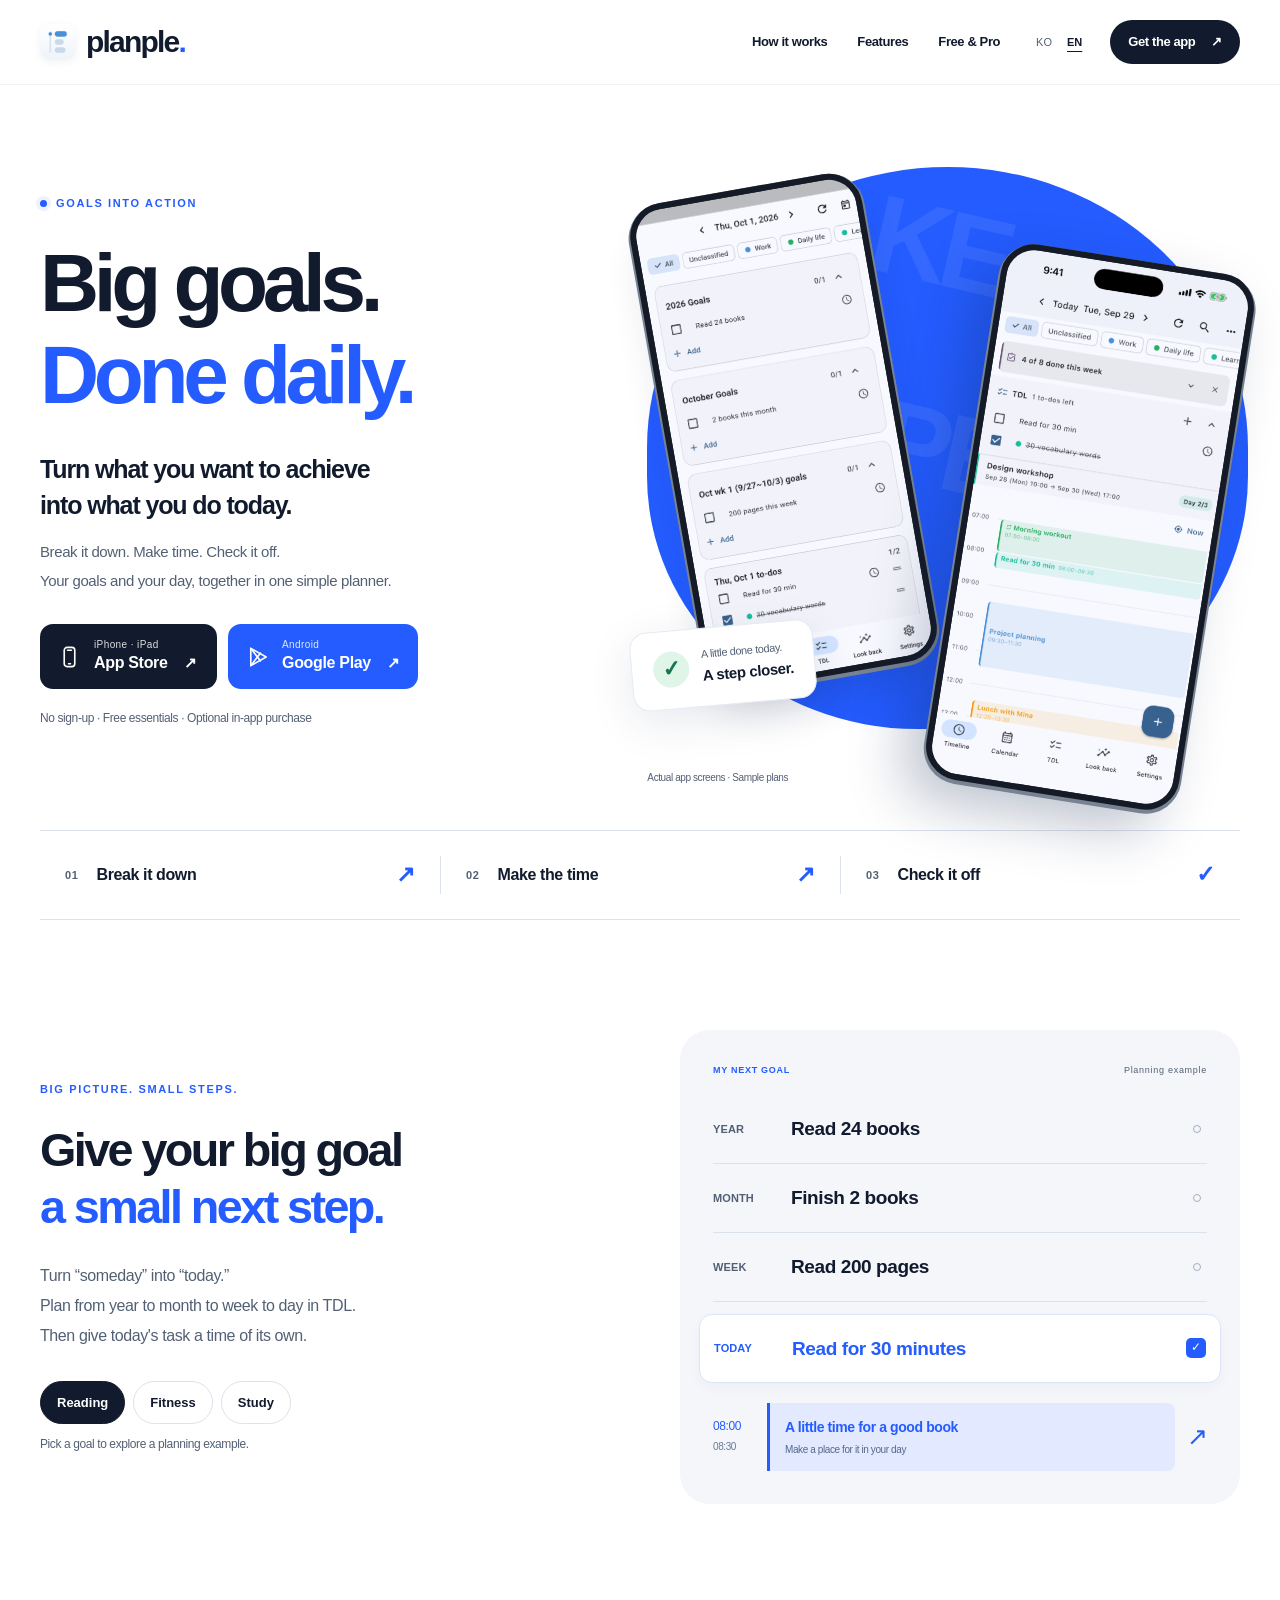
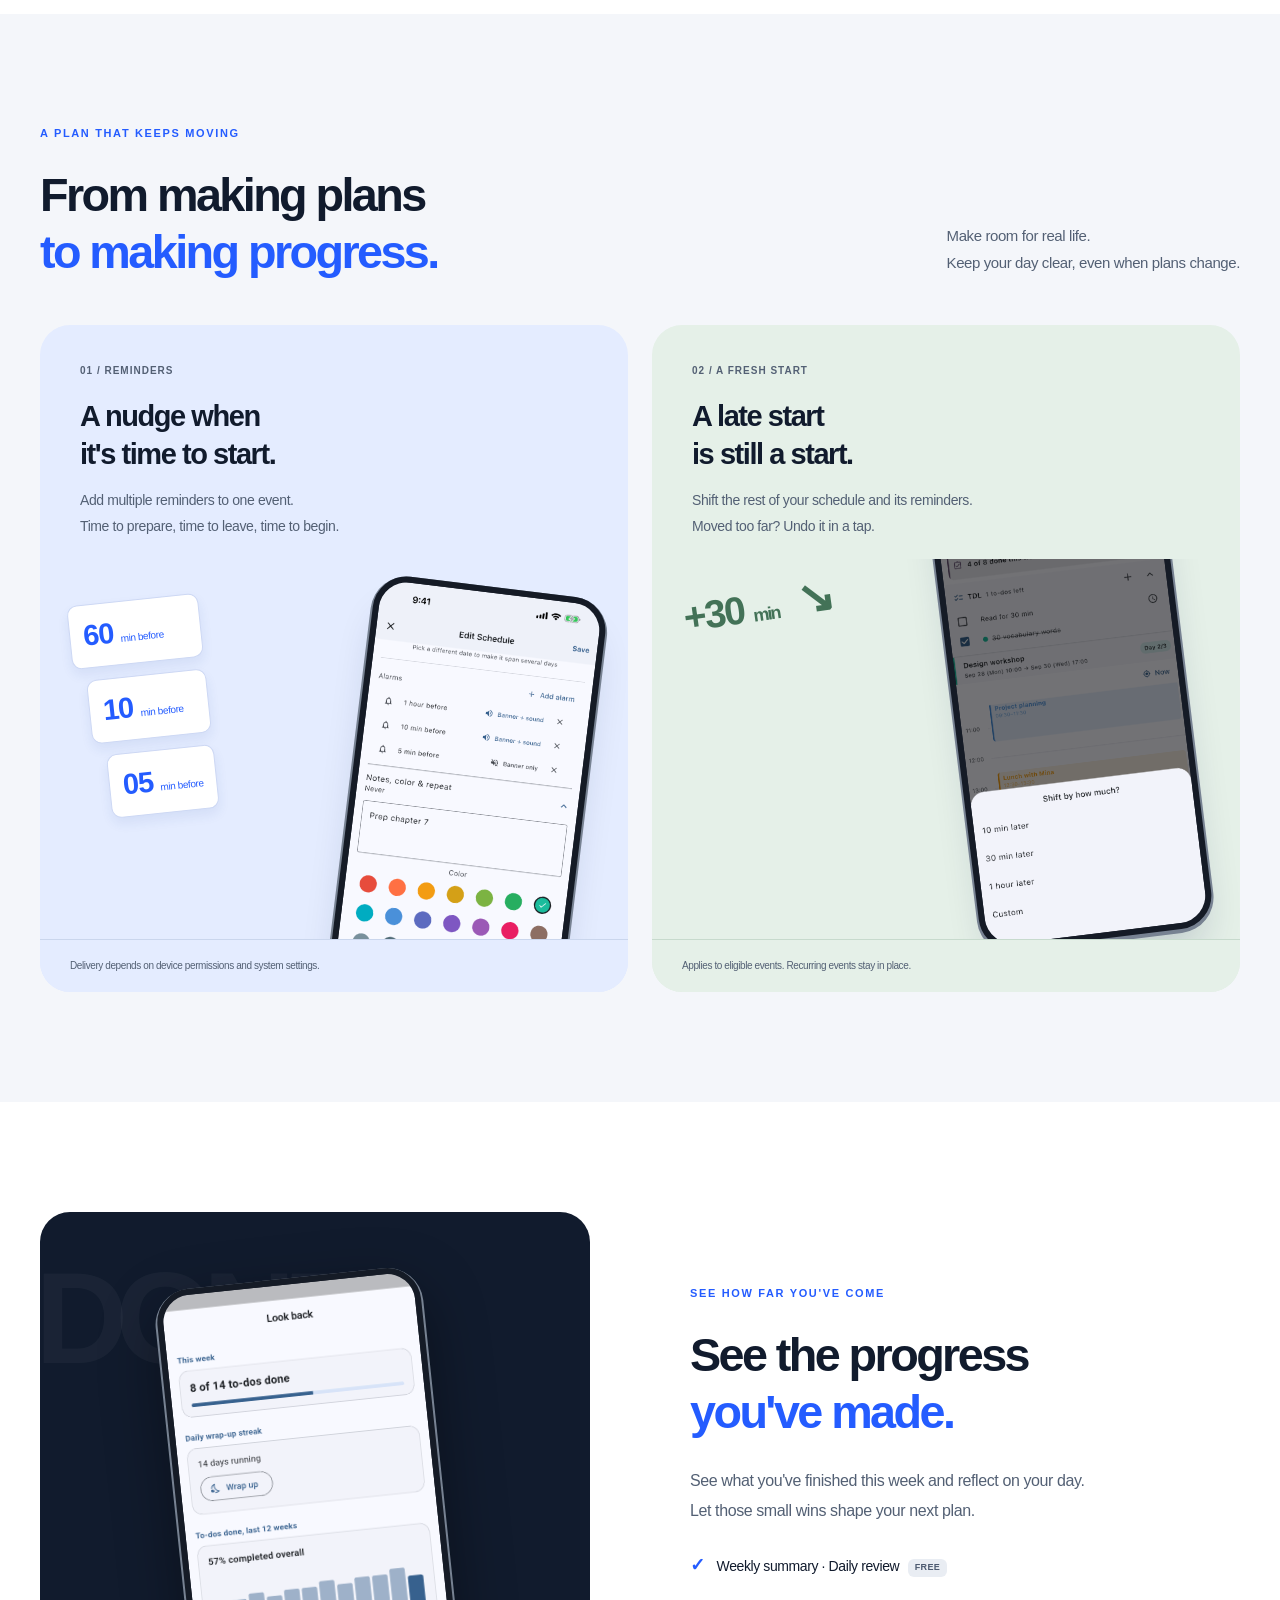
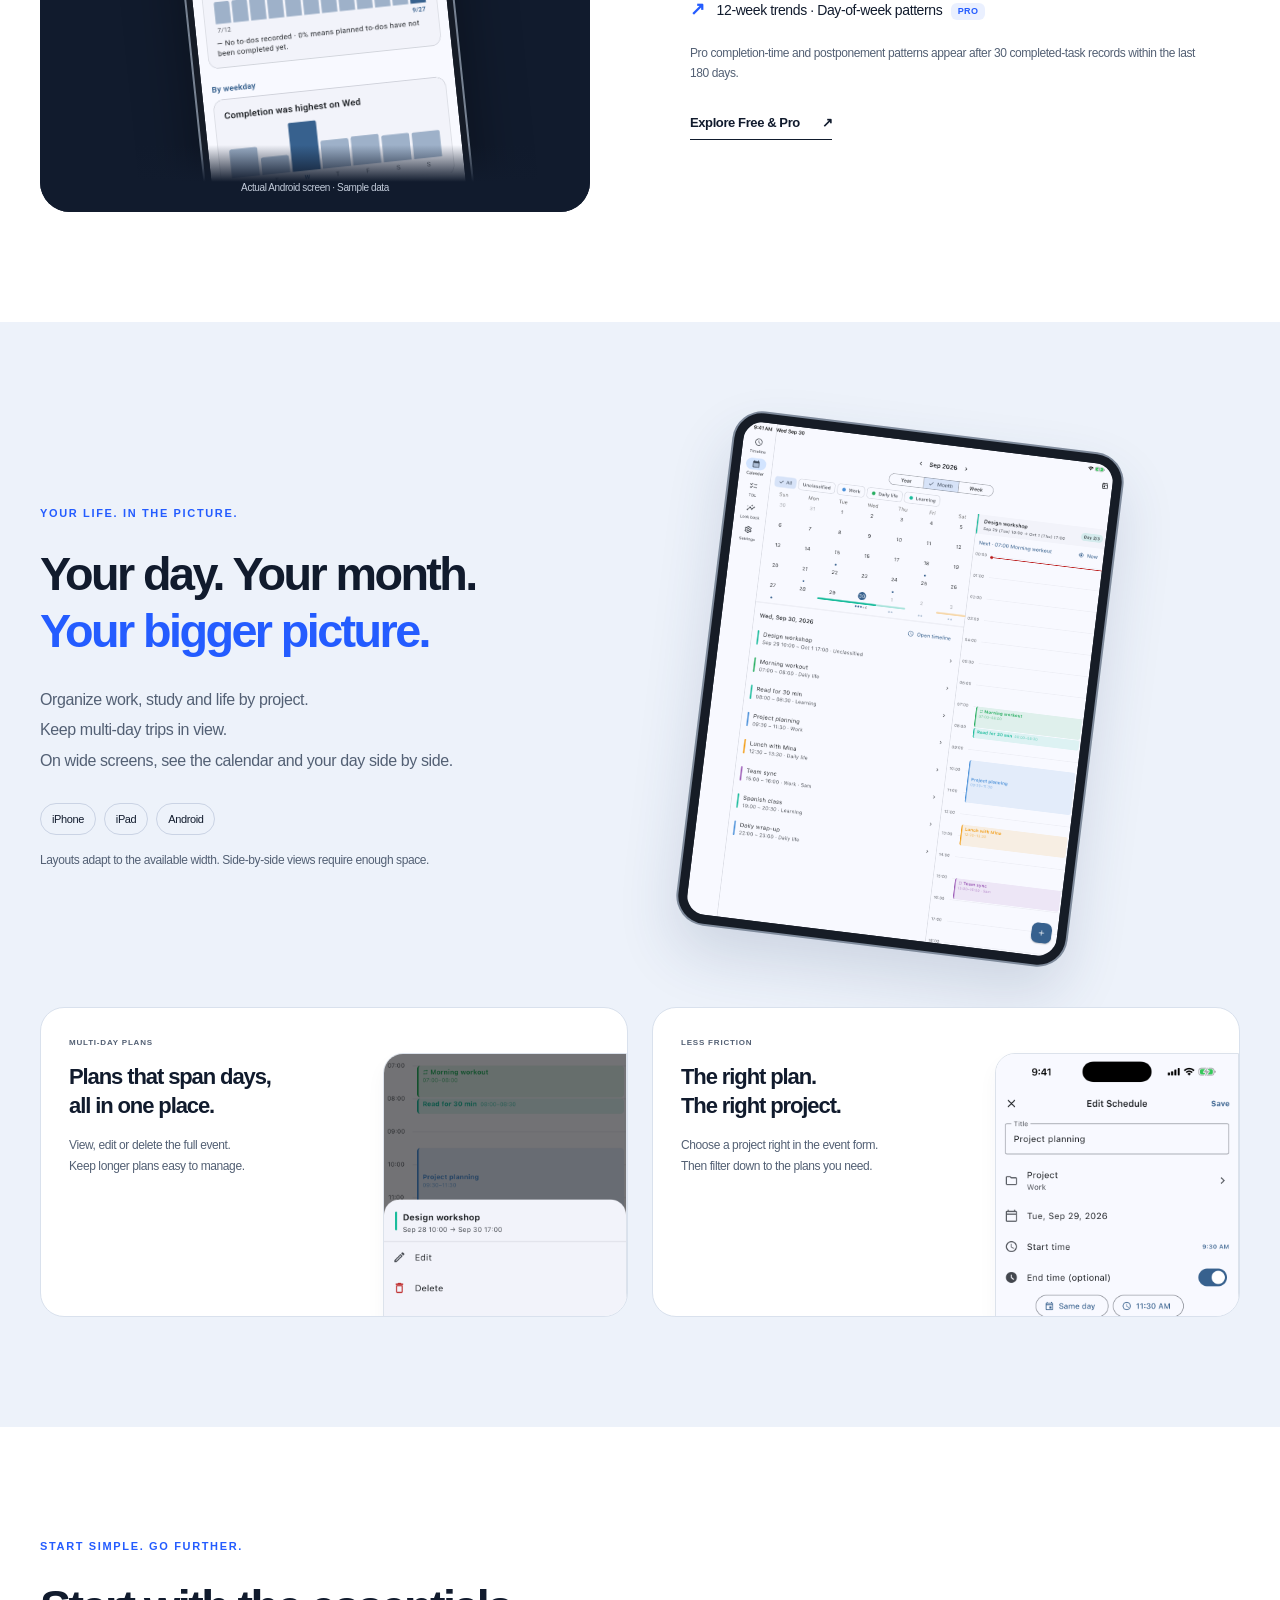
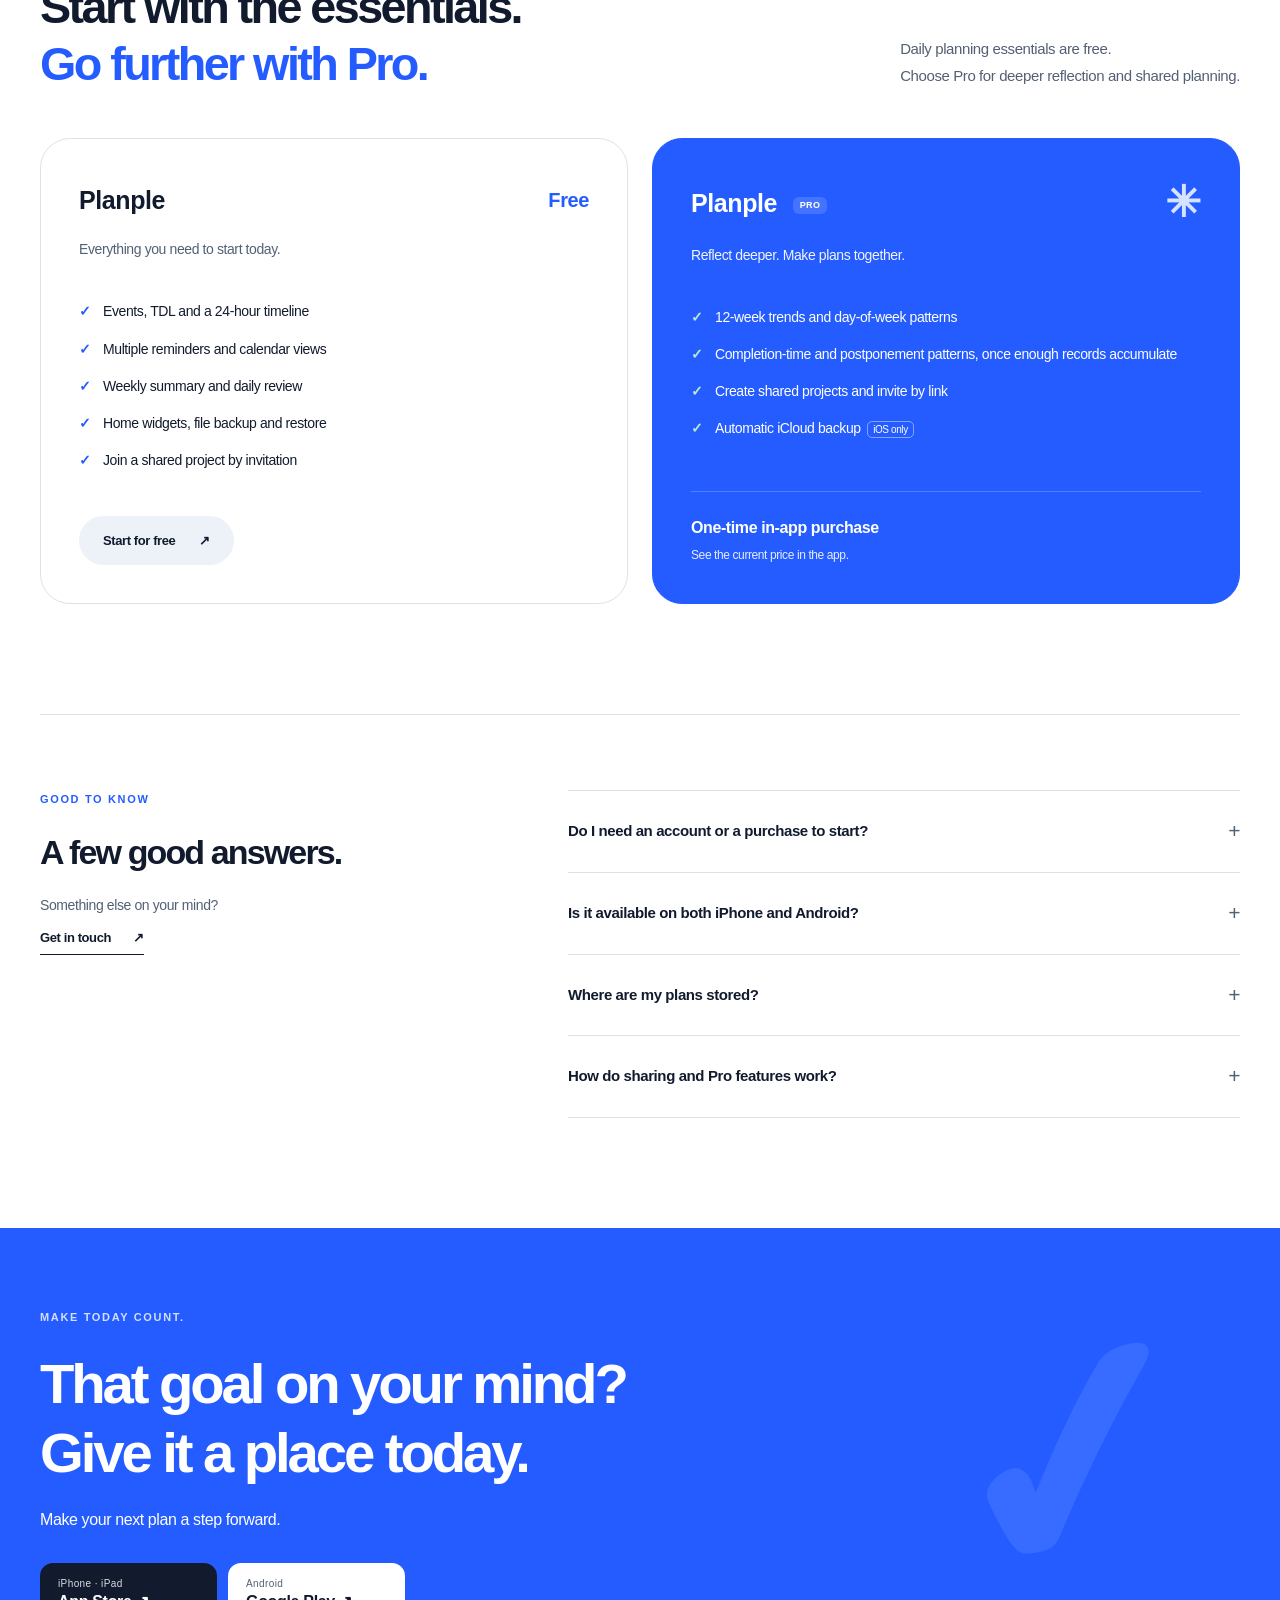
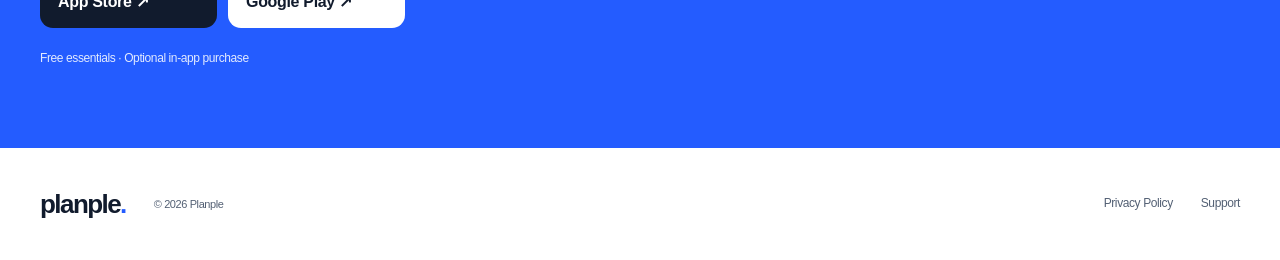
==== commit 164a5e38: "chore: 홍보 사이트 대표 도메인을 planple.app으로 변경" ====
--- a/index.html
+++ b/index.html
@@ -6,7 +6,7 @@
 <meta name="theme-color" content="#245cff">
 <title>플랜플 — 이번 목표는, 끝까지.</title>
 <meta name="description" content="이루고 싶은 목표를 오늘 끝낼 일로. TDL, 24시간 타임라인, 다중 알림, 돌아보기로 계획부터 실행까지. iPhone·iPad·Android에서 무료로 시작하세요.">
-<link rel="canonical" href="https://g-oceans.github.io/planple-web/">
+<link rel="canonical" href="https://planple.app/">
 <link rel="icon" href="assets/icon.png">
 <link rel="apple-touch-icon" href="assets/icon.png">
 <meta property="og:type" content="website">
@@ -15,8 +15,8 @@
 <meta property="og:site_name" content="Planple · 플랜플">
 <meta property="og:title" content="플랜플 — 이번 목표는, 끝까지.">
 <meta property="og:description" content="이루고 싶은 목표를 오늘 끝낼 일로. 계획부터 실행까지, 플랜플.">
-<meta property="og:url" content="https://g-oceans.github.io/planple-web/">
-<meta property="og:image" content="https://g-oceans.github.io/planple-web/assets/og-goals-2026.jpg">
+<meta property="og:url" content="https://planple.app/">
+<meta property="og:image" content="https://planple.app/assets/og-goals-2026.jpg">
 <meta property="og:image:width" content="1200">
 <meta property="og:image:height" content="630">
 <meta name="twitter:card" content="summary_large_image">
--- a/styles.css
+++ b/styles.css
@@ -376,7 +376,8 @@
 }
 .art-caption {
   position:absolute;
-  right:0;
+  left:0;
+  right:auto;
   bottom:-20px;
   color:var(--muted);
   font-size:10px
